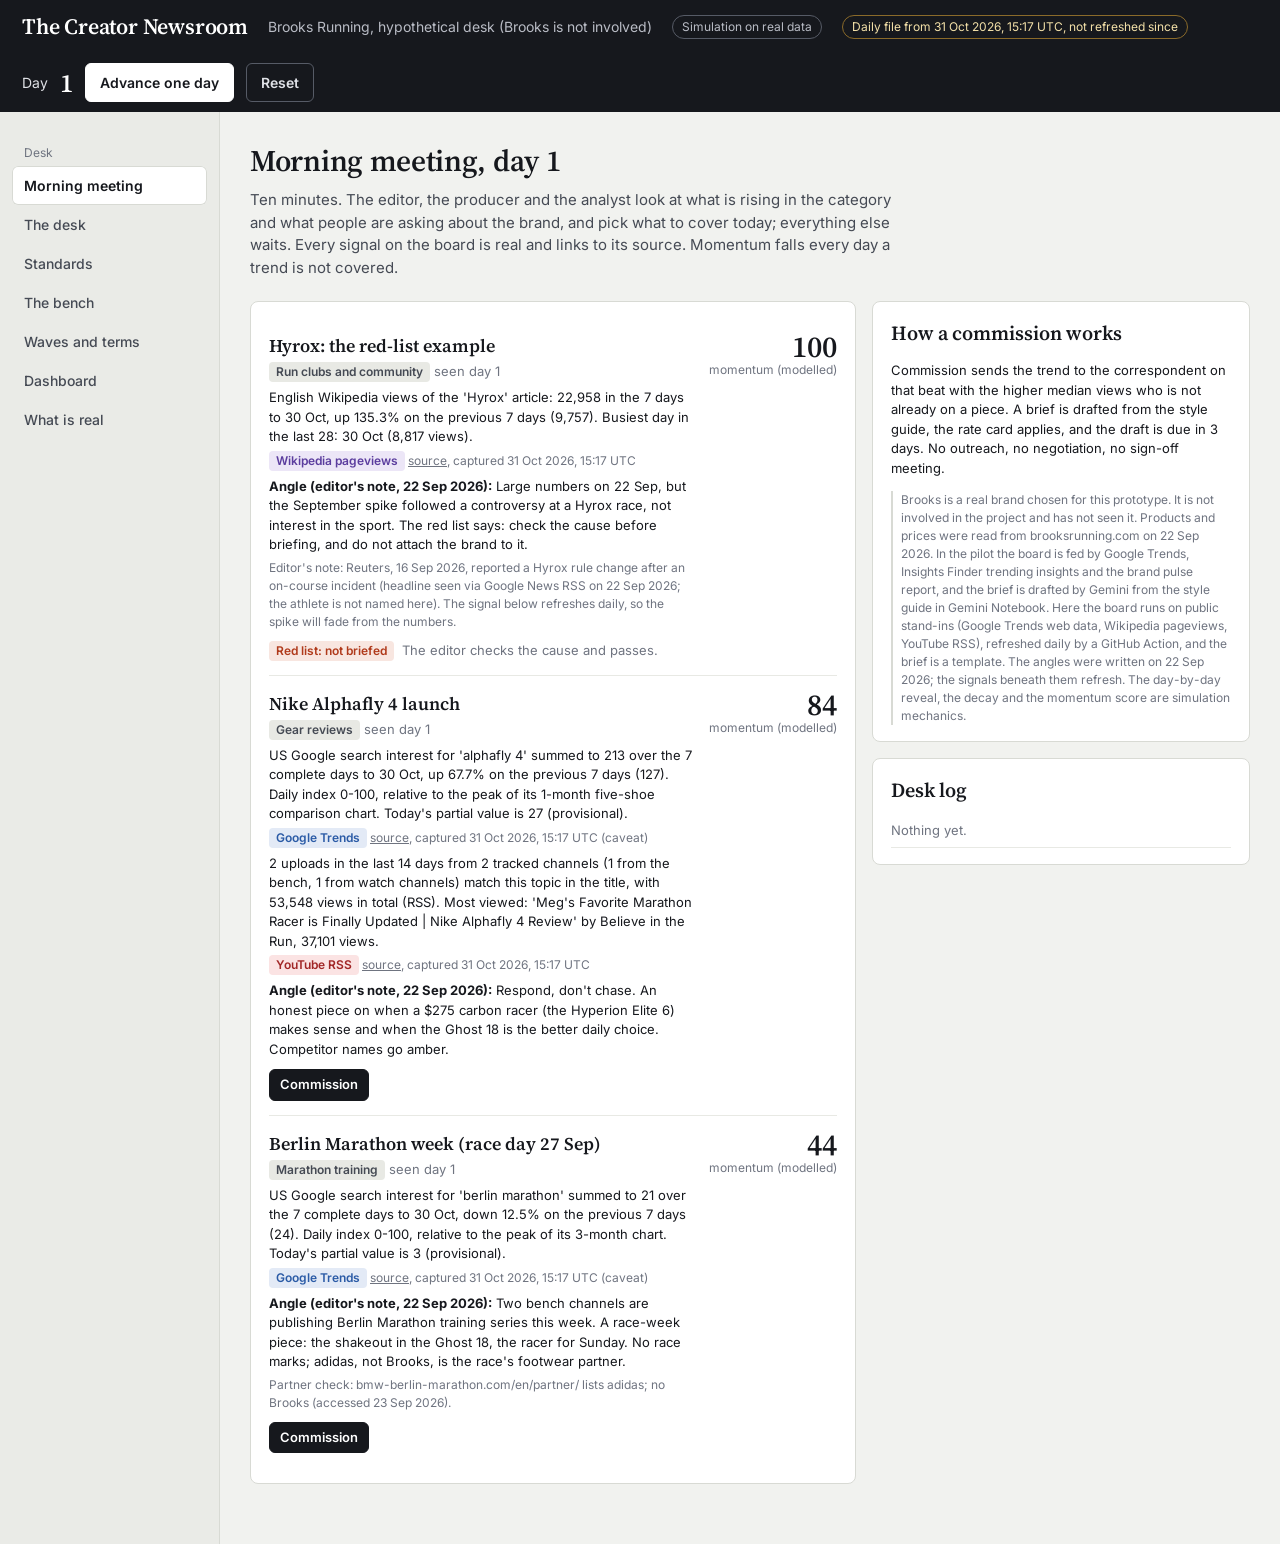
==== index.html @ 887095ad "Refresh live data (2026-10-31T15:19Z)" ====
<!DOCTYPE html>
<html lang="en">
<head>
<meta charset="utf-8">
<meta name="viewport" content="width=device-width, initial-scale=1">
<title>The Creator Newsroom, a desk simulation on real data</title>
<link rel="preconnect" href="https://fonts.googleapis.com">
<link href="https://fonts.googleapis.com/css2?family=Inter:wght@400;500;600;700&family=Source+Serif+4:opsz,wght@8..60,400;8..60,600&display=swap" rel="stylesheet">
<style>
  :root{
    --paper:#f1f2ef; --card:#ffffff; --ink:#16181d; --ink2:#454a54; --mute:#6f7480; --line:#d8dad4; --line2:#e8e9e4;
    --red:#b03a1b; --red-bg:#f8e6e0; --blue:#2b5ba6; --blue-bg:#e3eaf6;
    --green:#2f7a3d; --green-bg:#e2f0e4; --amber:#9a6a12; --amber-bg:#f7ecd2;
    --serif:'Source Serif 4', Georgia, 'Times New Roman', serif; --sans:Inter, -apple-system, 'Segoe UI', Helvetica, Arial, sans-serif;
  }
  *{box-sizing:border-box}
  html,body{margin:0;background:var(--paper);color:var(--ink);font-family:var(--sans);font-size:15px;line-height:1.5}
  a{color:var(--blue)}
  button{font:inherit;cursor:pointer}
  .btn{border:1px solid var(--ink);background:var(--ink);color:#fff;border-radius:6px;padding:8px 14px;font-weight:600;font-size:14px}
  .btn:hover{background:#2b2f37}
  .btn.secondary{background:transparent;color:var(--ink);border-color:var(--line)}
  .btn.secondary:hover{background:#fff}
  .btn.red{background:var(--red);border-color:var(--red)}
  .btn.red:hover{background:#8f2e14}
  .btn.small{padding:5px 10px;font-size:13px}
  .btn:disabled{opacity:.45;cursor:default}
  button:focus-visible,[tabindex]:focus-visible{outline:2px solid var(--blue);outline-offset:2px}

  /* top bar */
  .top{position:sticky;top:0;z-index:5;background:var(--ink);color:#fff;display:flex;align-items:center;gap:20px;padding:10px 22px;flex-wrap:wrap}
  .top .mast{font-family:var(--serif);font-size:22px;font-weight:600;letter-spacing:-.2px}
  .top .brand{color:#b9bcc5;font-size:14px}
  .top .spacer{flex:1}
  .top .day{display:flex;align-items:center;gap:12px;font-size:14px;color:#dfe1e6}
  .top .day strong{font-family:var(--serif);font-size:26px;font-weight:600;color:#fff;line-height:1}
  .top .btn{background:#fff;color:var(--ink);border-color:#fff}
  .top .btn:hover{background:#e6e7ea}
  .top .btn.secondary{background:transparent;color:#dfe1e6;border-color:#565b66}
  .top .btn.secondary:hover{background:#2b2f37}
  .sim{font-size:12px;color:#b9bcc5;border:1px solid #565b66;border-radius:999px;padding:2px 9px}
  .sim.live{color:#bfe3c6;border-color:#3f7a4a}
  .sim.snap{color:#f3e0a8;border-color:#8a6a2a}

  /* layout */
  .wrap{display:grid;grid-template-columns:220px 1fr;min-height:calc(100vh - 56px)}
  nav{border-right:1px solid var(--line);padding:18px 12px;background:#eaebe7}
  nav button{display:block;width:100%;text-align:left;background:none;border:0;border-radius:6px;padding:9px 12px;color:var(--ink2);font-size:14px;font-weight:500}
  nav button:hover{background:#fff}
  nav button.on{background:#fff;color:var(--ink);font-weight:600;box-shadow:inset 0 0 0 1px var(--line)}
  nav .count{float:right;background:var(--red);color:#fff;border-radius:999px;font-size:11px;padding:0 7px;line-height:18px;margin-top:2px}
  nav .group{font-size:12px;color:var(--mute);padding:14px 12px 4px}
  main{padding:26px 30px 60px;max-width:1240px;min-width:0}
  .wrap > *, .card, .grid2 > *, .grid3 > *{min-width:0}
  h1{font-family:var(--serif);font-weight:600;font-size:30px;letter-spacing:-.3px;margin:0 0 6px}
  h2{font-family:var(--serif);font-weight:600;font-size:20px;margin:0 0 10px}
  h3{font-size:15px;font-weight:600;margin:0 0 4px}
  .lead{color:var(--ink2);max-width:72ch;margin:0 0 22px}
  .muted{color:var(--mute)}
  .small{font-size:13px}
  .row{display:flex;gap:16px;flex-wrap:wrap}
  .grid2{display:grid;grid-template-columns:1fr 1fr;gap:16px}
  .grid2.wide{grid-template-columns:1.6fr 1fr}
  .grid3{display:grid;grid-template-columns:repeat(3,1fr);gap:16px}
  .card{background:var(--card);border:1px solid var(--line);border-radius:8px;padding:16px 18px}
  .card.flat{background:transparent}
  .stat{background:var(--card);border:1px solid var(--line);border-radius:8px;padding:16px 18px}
  .stat .n{font-family:var(--serif);font-size:44px;font-weight:600;line-height:1.05;letter-spacing:-.5px}
  .stat .l{color:var(--ink2);font-size:13px;margin-top:6px}
  .tag{display:inline-block;font-size:12px;border-radius:4px;padding:1px 7px;font-weight:600;white-space:nowrap}
  .tag.gt{background:var(--blue-bg);color:var(--blue)}
  .tag.wm{background:#ece6f7;color:#5b3d9e}
  .tag.yt{background:#fbe3e3;color:#a12626}
  .tag.gr{background:var(--green-bg);color:var(--green)}
  .tag.am{background:var(--amber-bg);color:var(--amber)}
  .tag.rd{background:var(--red-bg);color:var(--red)}
  .tag.nt{background:var(--line2);color:var(--ink2)}
  .tag.bl{background:var(--blue-bg);color:var(--blue)}
  .tag.est{background:#fff;border:1px dashed var(--line);color:var(--mute);font-weight:500}
  .sim-note{font-size:12px;color:var(--mute);border-left:2px solid var(--line);padding-left:8px;margin-top:10px}
  .src{font-size:12px;color:var(--mute);margin-top:4px}
  .src a{color:var(--mute)}
  table{width:100%;border-collapse:collapse;font-size:14px}
  th{text-align:left;font-weight:600;color:var(--ink2);font-size:13px;border-bottom:1px solid var(--line);padding:8px 10px}
  td{padding:9px 10px;border-bottom:1px solid var(--line2);vertical-align:top}
  tr:last-child td{border-bottom:0}
  .tablewrap{overflow-x:auto}
  .bar{height:12px;background:var(--line2);border-radius:999px;overflow:hidden}
  .bar > i{display:block;height:100%;background:var(--red);border-radius:999px}
  .bar.blue > i{background:var(--blue)}
  .bar.grey > i{background:#9a9ea8}
  .bar.green > i{background:var(--green)}
  textarea{width:100%;min-height:150px;font:inherit;font-size:14px;line-height:1.5;padding:12px;border:1px solid var(--line);border-radius:6px;background:#fff;color:var(--ink)}
  mark{border-radius:3px;padding:0 2px}
  mark.rd{background:#f5c9bd}
  mark.am{background:#f3e0a8}
  pre.brief{white-space:pre-wrap;font:inherit;font-size:14px;line-height:1.55;background:#fafaf8;border:1px solid var(--line2);border-radius:6px;padding:14px;margin:8px 0 0}
  .piece{border:1px solid var(--line);border-radius:8px;background:#fff;padding:16px 18px;margin-bottom:12px}
  .piece header{display:flex;justify-content:space-between;gap:12px;align-items:flex-start;flex-wrap:wrap}
  .piece .title{font-family:var(--serif);font-size:19px;font-weight:600}
  .steps{display:flex;gap:6px;margin:12px 0 10px;flex-wrap:wrap}
  .steps span{font-size:12px;padding:3px 9px;border-radius:999px;background:var(--line2);color:var(--mute)}
  .steps span.done{background:var(--ink);color:#fff}
  .steps span.now{background:var(--red);color:#fff}
  .actions{display:flex;gap:8px;flex-wrap:wrap;margin-top:10px}
  details summary{cursor:pointer;color:var(--blue);font-size:14px;margin-top:8px}
  .trend{display:grid;grid-template-columns:1fr auto;gap:12px;align-items:start;padding:14px 0;border-bottom:1px solid var(--line2)}
  .trend:last-child{border-bottom:0}
  .trend .t{font-family:var(--serif);font-size:18px;font-weight:600}
  .trend.faded{opacity:.45}
  .mom{font-family:var(--serif);font-size:30px;font-weight:600;line-height:1;text-align:right}
  .mom small{display:block;font-family:var(--sans);font-size:12px;color:var(--mute);font-weight:400;margin-top:2px}
  .log{font-size:13px;color:var(--ink2);max-height:420px;overflow:auto}
  .log div{padding:6px 0;border-bottom:1px solid var(--line2)}
  .log b{color:var(--ink)}
  .empty{border:1px dashed var(--line);border-radius:8px;padding:22px;color:var(--mute);text-align:center}
  .toast{position:fixed;left:50%;bottom:24px;transform:translateX(-50%);background:var(--ink);color:#fff;padding:10px 16px;border-radius:8px;font-size:14px;opacity:0;transition:opacity .2s;pointer-events:none;z-index:9}
  .toast.show{opacity:1}
  .kv{display:grid;grid-template-columns:150px 1fr;gap:4px 12px;font-size:14px}
  .kv dt{color:var(--mute)} .kv dd{margin:0}
  .wave{border:1px solid var(--line);border-radius:8px;padding:14px 16px;background:#fff}
  .wave .w{font-family:var(--serif);font-size:18px;font-weight:600}
  .wave ul{margin:8px 0 0;padding-left:18px;font-size:13px}
  ul.tight{margin:6px 0 0;padding-left:18px}
  ul.tight li{margin-bottom:4px}
  @media (max-width:900px){
    .top{position:static;gap:8px 12px;padding:10px 16px}
    .top .brand{display:none}
    .wrap{grid-template-columns:1fr}
    nav{border-right:0;border-bottom:1px solid var(--line);display:flex;gap:4px;overflow:auto;padding:8px}
    nav button{width:auto;white-space:nowrap} nav .group{display:none} nav .count{float:none;margin-left:6px}
    .grid2,.grid3,.grid2.wide{grid-template-columns:1fr}
    main{padding:18px 16px 60px}
    .kv{grid-template-columns:110px 1fr}
  }
  @media (prefers-reduced-motion:reduce){.toast{transition:none}}
</style>
</head>
<body>
<div class="top">
  <div class="mast">The Creator Newsroom</div>
  <div class="brand" id="brandLine"></div>
  <span class="sim">Simulation on real data</span>
  <span class="sim" id="dataInd">Data: loading</span>
  <div class="spacer"></div>
  <div class="day">Day <strong id="dayNum">1</strong>
    <button class="btn" onclick="advanceDay()">Advance one day</button>
    <button class="btn secondary" onclick="resetAll()">Reset</button>
  </div>
</div>
<div class="wrap">
  <nav id="nav"></nav>
  <main id="main"></main>
</div>
<div class="toast" id="toast"></div>

<script>
/* ===================== SNAPSHOT (real data, embedded fallback; generated from data/live.json) ===================== */
const SNAPSHOT = /*SNAP*/{"schemaVersion":1,"generatedAt":"2026-10-31T15:17:20Z","generator":"scripts/fetch_data.py","embeddedSnapshot":true,"benchNote":"Illustrative bench of 16 real public YouTube channels found through public YouTube search (not through YouTube Creator Partnerships). No channel has any known relationship with Brooks. Rates, fees and turnaround are not public and are not in this file.","summary":{"creators":16,"creatorsStale":0,"trends":51,"trendsStale":0,"sourcesOk":["youtube_rss","youtube_pages","wikimedia","mediawiki","google_trends"],"sourcesPartial":[],"sourcesFailed":[]},"sources":[{"id":"youtube_rss","name":"YouTube channel RSS feeds","url":"https://www.youtube.com/feeds/videos.xml","status":"ok","ok":19,"failed":0,"lastSuccess":"2026-10-31T15:17:20Z","note":"Latest 15 uploads per channel with public view counts. Server-side only (no CORS)."},{"id":"youtube_pages","name":"YouTube channel pages (public subscriber count)","url":"https://www.youtube.com/","status":"ok","ok":16,"failed":0,"lastSuccess":"2026-10-31T15:17:20Z","note":"Subscriber text read from the channel page header; the channel ID on the page must match."},{"id":"wikimedia","name":"Wikimedia Pageviews REST API","url":"https://wikimedia.org/api/rest_v1/metrics/pageviews/per-article/","status":"ok","ok":25,"failed":0,"lastSuccess":"2026-10-31T15:17:20Z","note":"English Wikipedia daily pageviews, agent=user. Also callable from a browser with a plain fetch()."},{"id":"mediawiki","name":"MediaWiki Action API (article title check)","url":"https://en.wikipedia.org/w/api.php","status":"ok","ok":1,"failed":0,"lastSuccess":"2026-10-31T15:17:20Z","note":"Flags configured article titles that were renamed or deleted."},{"id":"google_trends","name":"Google Trends (unofficial web endpoints)","url":"https://trends.google.com/trends/explore","status":"ok","ok":11,"failed":0,"lastSuccess":"2026-10-31T15:17:20Z","note":"Best effort: rate-limited (HTTP 429) and untested from GitHub Actions IPs. Last good values are kept and marked stale on failure."}],"creators":[{"id":"kofuzi","beat":"gear","name":"kofuzi","handle":"@kofuzi","channelId":"UCe43pe3w4L6w3tNMRkWiJBA","url":"https://www.youtube.com/@kofuzi","flags":["Reviews shoes from many brands, competitors included, so exclusivity terms would not fit."],"medianViews15":42847,"uploads30d":9,"uploads30dIsFloor":false,"shortsInLast15":0,"daysSinceLastUpload":0.7,"feedStale":false,"subscribers":243000,"subscribersText":"243K subscribers","subscribersCapturedAt":"2026-10-31T15:17:20Z","subscribersStale":false,"stale":false,"lastSuccess":"2026-10-31T15:17:20Z"},{"id":"doctorsofrunning","beat":"gear","name":"Doctors of Running","handle":"@DoctorsofRunning","channelId":"UCpUtRsyAx5rluUDmF4k_gHw","url":"https://www.youtube.com/@DoctorsofRunning","flags":["Reviews shoes from many brands, competitors included, so exclusivity terms would not fit."],"medianViews15":9517,"uploads30d":10,"uploads30dIsFloor":false,"shortsInLast15":2,"daysSinceLastUpload":1.1,"feedStale":false,"subscribers":50900,"subscribersText":"50.9K subscribers","subscribersCapturedAt":"2026-10-31T15:17:20Z","subscribersStale":false,"stale":false,"lastSuccess":"2026-10-31T15:17:20Z"},{"id":"keltieoconnor","beat":"beginner","name":"Keltie O'Connor","handle":"@KeltieOConnor","channelId":"UC9zEqIwv7yPQ8IlzNYpB_Aw","url":"https://www.youtube.com/@KeltieOConnor","flags":["General fitness and lifestyle channel, not a dedicated running channel. In the beginner beat for its reach to people who do not run yet; do not call it a running creator."],"medianViews15":103307,"uploads30d":10,"uploads30dIsFloor":false,"shortsInLast15":8,"daysSinceLastUpload":0.0,"feedStale":false,"subscribers":775000,"subscribersText":"775K subscribers","subscribersCapturedAt":"2026-10-31T15:17:20Z","subscribersStale":false,"stale":false,"lastSuccess":"2026-10-31T15:17:20Z"},{"id":"nk-medani","beat":"beginner","name":"NK Medani","handle":"@nk.medani","channelId":"UCNhvxFNlvV3RwR7f3TdAunA","url":"https://www.youtube.com/@nk.medani","flags":[],"medianViews15":7051,"uploads30d":5,"uploads30dIsFloor":false,"shortsInLast15":1,"daysSinceLastUpload":5.8,"feedStale":false,"subscribers":26400,"subscribersText":"26.4K subscribers","subscribersCapturedAt":"2026-10-31T15:17:20Z","subscribersStale":false,"stale":false,"lastSuccess":"2026-10-31T15:17:20Z"},{"id":"philybowden","beat":"marathon","name":"Phily Bowden","handle":"@PhilyBowden","channelId":"UCzCCsm1ry8no4j-gS6TgySQ","url":"https://www.youtube.com/@PhilyBowden","flags":[],"medianViews15":118601,"uploads30d":8,"uploads30dIsFloor":false,"shortsInLast15":8,"daysSinceLastUpload":0.7,"feedStale":false,"subscribers":227000,"subscribersText":"227K subscribers","subscribersCapturedAt":"2026-10-31T15:17:20Z","subscribersStale":false,"stale":false,"lastSuccess":"2026-10-31T15:17:20Z"},{"id":"benisrunning","beat":"marathon","name":"Ben Is Running","handle":"@BenIsRunning","channelId":"UC-vlZFFRyWKx-d3LpoAhNfg","url":"https://www.youtube.com/@BenIsRunning","flags":[],"medianViews15":65543,"uploads30d":4,"uploads30dIsFloor":false,"shortsInLast15":3,"daysSinceLastUpload":7.0,"feedStale":false,"subscribers":159000,"subscribersText":"159K subscribers","subscribersCapturedAt":"2026-10-31T15:17:20Z","subscribersStale":false,"stale":false,"lastSuccess":"2026-10-31T15:17:20Z"},{"id":"jeffpelletier","beat":"trail","name":"Jeff Pelletier","handle":"@JeffPelletier","channelId":"UCNKMpnM_Yvf6E-Hhf9btYqA","url":"https://www.youtube.com/@JeffPelletier","flags":[],"medianViews15":38869,"uploads30d":2,"uploads30dIsFloor":false,"shortsInLast15":6,"daysSinceLastUpload":4.8,"feedStale":false,"subscribers":175000,"subscribersText":"175K subscribers","subscribersCapturedAt":"2026-10-31T15:17:20Z","subscribersStale":false,"stale":false,"lastSuccess":"2026-10-31T15:17:20Z"},{"id":"run4adventure","beat":"trail","name":"Run4Adventure","handle":"@Run4Adventure","channelId":"UCGMbTnk82pK0vmITB5LtiPw","url":"https://www.youtube.com/@Run4Adventure","flags":["A 2026-08-27 livestream title says 'powered by SCOTT Running' (SCOTT sells trail shoes). Relationship unverified.","Reviews shoes from many brands, competitors included, so exclusivity terms would not fit."],"medianViews15":14469,"uploads30d":11,"uploads30dIsFloor":false,"shortsInLast15":1,"daysSinceLastUpload":0.8,"feedStale":false,"subscribers":70400,"subscribersText":"70.4K subscribers","subscribersCapturedAt":"2026-10-31T15:17:20Z","subscribersStale":false,"stale":false,"lastSuccess":"2026-10-31T15:17:20Z"},{"id":"noahanderson14","beat":"community","name":"Noah Anderson","handle":"@noahanderson14","channelId":"UC3B5F11oEtOwI-jXpwT0kHg","url":"https://www.youtube.com/@noahanderson14","flags":[],"medianViews15":134592,"uploads30d":15,"uploads30dIsFloor":true,"shortsInLast15":13,"daysSinceLastUpload":1.1,"feedStale":false,"subscribers":548000,"subscribersText":"548K subscribers","subscribersCapturedAt":"2026-10-31T15:17:20Z","subscribersStale":false,"stale":false,"lastSuccess":"2026-10-31T15:17:20Z"},{"id":"crownmyrun","beat":"community","name":"Crown my Run","handle":"@CrownMyRun","channelId":"UCV9Gjy-Ec1cWMaR_J0KSFXg","url":"https://www.youtube.com/@CrownMyRun","flags":["Below the 20k-subscriber floor (14.7K on 2026-09-22). Kept because no active run-club or parkrun channel between 20k and 200k was found; nearest 20k+ swap is Flora Beverley (@FloraBeverley)."],"medianViews15":11764,"uploads30d":4,"uploads30dIsFloor":false,"shortsInLast15":3,"daysSinceLastUpload":3.8,"feedStale":false,"subscribers":14800,"subscribersText":"14.8K subscribers","subscribersCapturedAt":"2026-10-31T15:17:20Z","subscribersStale":false,"stale":false,"lastSuccess":"2026-10-31T15:17:20Z"},{"id":"allie-ostrander","beat":"womens","name":"Allie Ostrander","handle":"@allie_ostrander","channelId":"UCn5hg2riwFTCNif80JbaA8A","url":"https://www.youtube.com/@allie_ostrander","flags":[],"medianViews15":121953,"uploads30d":11,"uploads30dIsFloor":false,"shortsInLast15":9,"daysSinceLastUpload":2.9,"feedStale":false,"subscribers":141000,"subscribersText":"141K subscribers","subscribersCapturedAt":"2026-10-31T15:17:20Z","subscribersStale":false,"stale":false,"lastSuccess":"2026-10-31T15:17:20Z"},{"id":"hannahtrenches","beat":"womens","name":"Hannah Trenches","handle":"@hannahtrenches","channelId":"UCMbAwEnxe3yIJq06H8Ft5rg","url":"https://www.youtube.com/@hannahtrenches","flags":["A 2026-09-10 title promotes a Gymshark discount code (apparel, not footwear)."],"medianViews15":23695,"uploads30d":9,"uploads30dIsFloor":false,"shortsInLast15":12,"daysSinceLastUpload":1.9,"feedStale":false,"subscribers":27300,"subscribersText":"27.3K subscribers","subscribersCapturedAt":"2026-10-31T15:17:20Z","subscribersStale":false,"stale":false,"lastSuccess":"2026-10-31T15:17:20Z"},{"id":"jamesdunne","beat":"recovery","name":"James Dunne","handle":"@JamesDunne","channelId":"UCEBjuHm_Z6hz8Q6C_dm8bSg","url":"https://www.youtube.com/@JamesDunne","flags":[],"medianViews15":305515,"uploads30d":0,"uploads30dIsFloor":false,"shortsInLast15":0,"daysSinceLastUpload":69.4,"feedStale":false,"subscribers":311000,"subscribersText":"311K subscribers","subscribersCapturedAt":"2026-10-31T15:17:20Z","subscribersStale":false,"stale":false,"lastSuccess":"2026-10-31T15:17:20Z"},{"id":"runbetterwithash","beat":"recovery","name":"Run Better with Ash","handle":"@RunBetterwithAsh","channelId":"UCB2zycIY_qMKZjlE98zO4gg","url":"https://www.youtube.com/@RunBetterwithAsh","flags":[],"medianViews15":5616,"uploads30d":13,"uploads30dIsFloor":false,"shortsInLast15":0,"daysSinceLastUpload":1.0,"feedStale":false,"subscribers":190000,"subscribersText":"190K subscribers","subscribersCapturedAt":"2026-10-31T15:17:20Z","subscribersStale":false,"stale":false,"lastSuccess":"2026-10-31T15:17:20Z"},{"id":"andirenay","beat":"shorts","name":"Andi Renay","handle":"@andirenay","channelId":"UCuchAnfKNzuKQ0T6pBQqurQ","url":"https://www.youtube.com/@andirenay","flags":["Her channel description says she is 21 and runs at FAU. If she is a current college athlete, her school's and the NCAA's NIL rules would apply to any paid deal; not verified."],"medianViews15":16881,"uploads30d":15,"uploads30dIsFloor":true,"shortsInLast15":15,"daysSinceLastUpload":0.6,"feedStale":false,"subscribers":136000,"subscribersText":"136K subscribers","subscribersCapturedAt":"2026-10-31T15:17:20Z","subscribersStale":false,"stale":false,"lastSuccess":"2026-10-31T15:17:20Z"},{"id":"thefashionjogger","beat":"shorts","name":"The Fashion Jogger","handle":"@TheFashionJogger","channelId":"UC6khvHxqs_5VySwJ6amtG8Q","url":"https://www.youtube.com/@TheFashionJogger","flags":["A 2026-09-21 title tags @nikerunning and @nike on a Nike Alphafly 4 video. Any Nike relationship is unverified."],"medianViews15":50821,"uploads30d":15,"uploads30dIsFloor":true,"shortsInLast15":15,"daysSinceLastUpload":0.9,"feedStale":false,"subscribers":1620000,"subscribersText":"1.62M subscribers","subscribersCapturedAt":"2026-10-31T15:17:20Z","subscribersStale":false,"stale":false,"lastSuccess":"2026-10-31T15:17:20Z"}],"trends":[{"id":"wm-hyrox","topic":"Hyrox (fitness racing)","signal_text":"English Wikipedia views of the 'Hyrox' article: 22,958 in the 7 days to 30 Oct, up 135.3% on the previous 7 days (9,757). Busiest day in the last 28: 30 Oct (8,817 views).","metric":"English Wikipedia pageviews (agent=user), sum of the last 7 complete days","value":22958,"change_pct":135.3,"window":"2026-10-24 to 2026-10-30 vs 2026-10-17 to 2026-10-23","source_name":"Wikimedia Pageviews REST API","source_url":"https://wikimedia.org/api/rest_v1/metrics/pageviews/per-article/en.wikipedia/all-access/user/Hyrox/daily/20260828/20261030","captured":"2026-10-31T15:17:20Z","stale":false,"lastSuccess":"2026-10-31T15:17:20Z","article":"Hyrox","articleUrl":"https://en.wikipedia.org/wiki/Hyrox","note":"Research on 2026-09-22 found the September 2026 spike was driven by a controversy (a red-list example, not a brief). Check the cause of any spike before briefing.","caveats":[]},{"id":"wm-half-marathon","topic":"Half marathon","signal_text":"English Wikipedia views of the 'Half marathon' article: 2,844 in the 7 days to 30 Oct, up 4.4% on the previous 7 days (2,723). Busiest day in the last 28: 11 Oct (855 views).","metric":"English Wikipedia pageviews (agent=user), sum of the last 7 complete days","value":2844,"change_pct":4.4,"window":"2026-10-24 to 2026-10-30 vs 2026-10-17 to 2026-10-23","source_name":"Wikimedia Pageviews REST API","source_url":"https://wikimedia.org/api/rest_v1/metrics/pageviews/per-article/en.wikipedia/all-access/user/Half_marathon/daily/20260828/20261030","captured":"2026-10-31T15:17:20Z","stale":false,"lastSuccess":"2026-10-31T15:17:20Z","article":"Half_marathon","articleUrl":"https://en.wikipedia.org/wiki/Half_marathon","note":null,"caveats":[]},{"id":"wm-nyc-marathon","topic":"New York City Marathon","signal_text":"English Wikipedia views of the 'New York City Marathon' article: 5,400 in the 7 days to 30 Oct, up 136.4% on the previous 7 days (2,284). Busiest day in the last 28: 30 Oct (1,562 views).","metric":"English Wikipedia pageviews (agent=user), sum of the last 7 complete days","value":5400,"change_pct":136.4,"window":"2026-10-24 to 2026-10-30 vs 2026-10-17 to 2026-10-23","source_name":"Wikimedia Pageviews REST API","source_url":"https://wikimedia.org/api/rest_v1/metrics/pageviews/per-article/en.wikipedia/all-access/user/New_York_City_Marathon/daily/20260828/20261030","captured":"2026-10-31T15:17:20Z","stale":false,"lastSuccess":"2026-10-31T15:17:20Z","article":"New_York_City_Marathon","articleUrl":"https://en.wikipedia.org/wiki/New_York_City_Marathon","note":null,"caveats":[]},{"id":"wm-strava","topic":"Strava","signal_text":"English Wikipedia views of the 'Strava' article: 2,105 in the 7 days to 30 Oct, up 1.3% on the previous 7 days (2,079). Busiest day in the last 28: 5 Oct (388 views).","metric":"English Wikipedia pageviews (agent=user), sum of the last 7 complete days","value":2105,"change_pct":1.3,"window":"2026-10-24 to 2026-10-30 vs 2026-10-17 to 2026-10-23","source_name":"Wikimedia Pageviews REST API","source_url":"https://wikimedia.org/api/rest_v1/metrics/pageviews/per-article/en.wikipedia/all-access/user/Strava/daily/20260828/20261030","captured":"2026-10-31T15:17:20Z","stale":false,"lastSuccess":"2026-10-31T15:17:20Z","article":"Strava","articleUrl":"https://en.wikipedia.org/wiki/Strava","note":null,"caveats":[]},{"id":"wm-plantar-fasciitis","topic":"Plantar fasciitis (health topic: claims register applies)","signal_text":"English Wikipedia views of the 'Plantar fasciitis' article: 3,449 in the 7 days to 30 Oct, up 2.0% on the previous 7 days (3,380). Busiest day in the last 28: 22 Oct (559 views).","metric":"English Wikipedia pageviews (agent=user), sum of the last 7 complete days","value":3449,"change_pct":2.0,"window":"2026-10-24 to 2026-10-30 vs 2026-10-17 to 2026-10-23","source_name":"Wikimedia Pageviews REST API","source_url":"https://wikimedia.org/api/rest_v1/metrics/pageviews/per-article/en.wikipedia/all-access/user/Plantar_fasciitis/daily/20260828/20261030","captured":"2026-10-31T15:17:20Z","stale":false,"lastSuccess":"2026-10-31T15:17:20Z","article":"Plantar_fasciitis","articleUrl":"https://en.wikipedia.org/wiki/Plantar_fasciitis","note":null,"caveats":[]},{"id":"gt-trail-running-shoes","topic":"Trail running shoes","signal_text":"US Google search interest for 'trail running shoes' summed to 150 over the 7 complete days to 30 Oct, down 5.1% on the previous 7 days (158). Daily index 0-100, relative to the peak of its 3-month chart. Today's partial value is 23 (provisional).","metric":"Google Trends US search interest (0-100 index, 3-month chart), sum of the last 7 complete days","value":150,"change_pct":-5.1,"window":"2026-10-24 to 2026-10-30 vs 2026-10-17 to 2026-10-23","source_name":"Google Trends (unofficial web endpoints, best effort)","source_url":"https://trends.google.com/trends/explore?date=today%203-m&geo=US&q=trail%20running%20shoes","captured":"2026-10-31T15:17:20Z","stale":false,"lastSuccess":"2026-10-31T15:17:20Z","caveats":["Index values are relative to the peak of this chart only; do not compare them with other charts."],"keyword":"trail running shoes","partialToday":{"date":"2026-10-31","value":23}},{"id":"gt-run-club","topic":"Run clubs","signal_text":"US Google search interest for 'run club' summed to 458 over the 7 complete days to 30 Oct, down 7.8% on the previous 7 days (497). Daily index 0-100, relative to the peak of its 3-month chart. Today's partial value is 50 (provisional).","metric":"Google Trends US search interest (0-100 index, 3-month chart), sum of the last 7 complete days","value":458,"change_pct":-7.8,"window":"2026-10-24 to 2026-10-30 vs 2026-10-17 to 2026-10-23","source_name":"Google Trends (unofficial web endpoints, best effort)","source_url":"https://trends.google.com/trends/explore?date=today%203-m&geo=US&q=run%20club","captured":"2026-10-31T15:17:20Z","stale":false,"lastSuccess":"2026-10-31T15:17:20Z","caveats":["Index values are relative to the peak of this chart only; do not compare them with other charts."],"keyword":"run club","partialToday":{"date":"2026-10-31","value":50}},{"id":"gt-couch-to-5k","topic":"Couch to 5K","signal_text":"US Google search interest for 'couch to 5k' summed to 320 over the 7 complete days to 30 Oct, unchanged on the previous 7 days (320). Daily index 0-100, relative to the peak of its 3-month chart. Today's partial value is 35 (provisional).","metric":"Google Trends US search interest (0-100 index, 3-month chart), sum of the last 7 complete days","value":320,"change_pct":0.0,"window":"2026-10-24 to 2026-10-30 vs 2026-10-17 to 2026-10-23","source_name":"Google Trends (unofficial web endpoints, best effort)","source_url":"https://trends.google.com/trends/explore?date=today%203-m&geo=US&q=couch%20to%205k","captured":"2026-10-31T15:17:20Z","stale":false,"lastSuccess":"2026-10-31T15:17:20Z","caveats":["Index values are relative to the peak of this chart only; do not compare them with other charts."],"keyword":"couch to 5k","partialToday":{"date":"2026-10-31","value":35}},{"id":"gt-zone-2-running","topic":"Zone 2 running","signal_text":"US Google search interest for 'zone 2 running' summed to 268 over the 7 complete days to 30 Oct, down 13.5% on the previous 7 days (310). Daily index 0-100, relative to the peak of its 3-month chart. Today's partial value is 31 (provisional).","metric":"Google Trends US search interest (0-100 index, 3-month chart), sum of the last 7 complete days","value":268,"change_pct":-13.5,"window":"2026-10-24 to 2026-10-30 vs 2026-10-17 to 2026-10-23","source_name":"Google Trends (unofficial web endpoints, best effort)","source_url":"https://trends.google.com/trends/explore?date=today%203-m&geo=US&q=zone%202%20running","captured":"2026-10-31T15:17:20Z","stale":false,"lastSuccess":"2026-10-31T15:17:20Z","caveats":["Index values are relative to the peak of this chart only; do not compare them with other charts."],"keyword":"zone 2 running","partialToday":{"date":"2026-10-31","value":31}},{"id":"gt-berlin-marathon","topic":"Berlin Marathon","signal_text":"US Google search interest for 'berlin marathon' summed to 21 over the 7 complete days to 30 Oct, down 12.5% on the previous 7 days (24). Daily index 0-100, relative to the peak of its 3-month chart. Today's partial value is 3 (provisional).","metric":"Google Trends US search interest (0-100 index, 3-month chart), sum of the last 7 complete days","value":21,"change_pct":-12.5,"window":"2026-10-24 to 2026-10-30 vs 2026-10-17 to 2026-10-23","source_name":"Google Trends (unofficial web endpoints, best effort)","source_url":"https://trends.google.com/trends/explore?date=today%203-m&geo=US&q=berlin%20marathon","captured":"2026-10-31T15:17:20Z","stale":false,"lastSuccess":"2026-10-31T15:17:20Z","caveats":["Index values are relative to the peak of this chart only; do not compare them with other charts."],"keyword":"berlin marathon","partialToday":{"date":"2026-10-31","value":3}},{"id":"gt-chicago-marathon","topic":"Chicago Marathon","signal_text":"US Google search interest for 'chicago marathon' summed to 13 over the 7 complete days to 30 Oct, down 27.8% on the previous 7 days (18). Daily index 0-100, relative to the peak of its 3-month chart. Today's partial value is 1 (provisional).","metric":"Google Trends US search interest (0-100 index, 3-month chart), sum of the last 7 complete days","value":13,"change_pct":-27.8,"window":"2026-10-24 to 2026-10-30 vs 2026-10-17 to 2026-10-23","source_name":"Google Trends (unofficial web endpoints, best effort)","source_url":"https://trends.google.com/trends/explore?date=today%203-m&geo=US&q=chicago%20marathon","captured":"2026-10-31T15:17:20Z","stale":false,"lastSuccess":"2026-10-31T15:17:20Z","caveats":["Index values are relative to the peak of this chart only; do not compare them with other charts."],"keyword":"chicago marathon","partialToday":{"date":"2026-10-31","value":1}},{"id":"gt-nyc-marathon","topic":"New York City Marathon","signal_text":"US Google search interest for 'nyc marathon' summed to 243 over the 7 complete days to 30 Oct, up 167.0% on the previous 7 days (91). Daily index 0-100, relative to the peak of its 3-month chart. Today's partial value is 100 (provisional).","metric":"Google Trends US search interest (0-100 index, 3-month chart), sum of the last 7 complete days","value":243,"change_pct":167.0,"window":"2026-10-24 to 2026-10-30 vs 2026-10-17 to 2026-10-23","source_name":"Google Trends (unofficial web endpoints, best effort)","source_url":"https://trends.google.com/trends/explore?date=today%203-m&geo=US&q=nyc%20marathon","captured":"2026-10-31T15:17:20Z","stale":false,"lastSuccess":"2026-10-31T15:17:20Z","caveats":["Index values are relative to the peak of this chart only; do not compare them with other charts."],"keyword":"nyc marathon","partialToday":{"date":"2026-10-31","value":100}},{"id":"gt-shoes-ghost-18","topic":"Brooks Ghost 18","signal_text":"US Google search interest for 'ghost 18' summed to 445 over the 7 complete days to 30 Oct, down 1.3% on the previous 7 days (451). Daily index 0-100, relative to the peak of its 1-month five-shoe comparison chart. Today's partial value is 51 (provisional).","metric":"Google Trends US search interest (0-100 index, 1-month five-shoe comparison chart), sum of the last 7 complete days","value":445,"change_pct":-1.3,"window":"2026-10-24 to 2026-10-30 vs 2026-10-17 to 2026-10-23","source_name":"Google Trends (unofficial web endpoints, best effort)","source_url":"https://trends.google.com/trends/explore?date=today%201-m&geo=US&q=ghost%2018%2Chyperion%20elite%206%2Cclifton%2011%2Calphafly%204%2Cadios%20pro%205","captured":"2026-10-31T15:17:20Z","stale":false,"lastSuccess":"2026-10-31T15:17:20Z","caveats":["Index values are relative to the peak of this chart only; do not compare them with other charts.","The bare keyword 'ghost 18' can also catch searches unrelated to the shoe; read it as an upper bound."],"keyword":"ghost 18","partialToday":{"date":"2026-10-31","value":51}},{"id":"gt-shoes-alphafly-4","topic":"Nike Alphafly 4 (competitor)","signal_text":"US Google search interest for 'alphafly 4' summed to 213 over the 7 complete days to 30 Oct, up 67.7% on the previous 7 days (127). Daily index 0-100, relative to the peak of its 1-month five-shoe comparison chart. Today's partial value is 27 (provisional).","metric":"Google Trends US search interest (0-100 index, 1-month five-shoe comparison chart), sum of the last 7 complete days","value":213,"change_pct":67.7,"window":"2026-10-24 to 2026-10-30 vs 2026-10-17 to 2026-10-23","source_name":"Google Trends (unofficial web endpoints, best effort)","source_url":"https://trends.google.com/trends/explore?date=today%201-m&geo=US&q=ghost%2018%2Chyperion%20elite%206%2Cclifton%2011%2Calphafly%204%2Cadios%20pro%205","captured":"2026-10-31T15:17:20Z","stale":false,"lastSuccess":"2026-10-31T15:17:20Z","caveats":["Index values are relative to the peak of this chart only; do not compare them with other charts."],"keyword":"alphafly 4","partialToday":{"date":"2026-10-31","value":27}},{"id":"gt-shoes-adios-pro-5","topic":"adidas Adios Pro 5 (competitor)","signal_text":"US Google search interest for 'adios pro 5' summed to 70 over the 7 complete days to 30 Oct, down 6.7% on the previous 7 days (75). Daily index 0-100, relative to the peak of its 1-month five-shoe comparison chart. Today's partial value is 10 (provisional).","metric":"Google Trends US search interest (0-100 index, 1-month five-shoe comparison chart), sum of the last 7 complete days","value":70,"change_pct":-6.7,"window":"2026-10-24 to 2026-10-30 vs 2026-10-17 to 2026-10-23","source_name":"Google Trends (unofficial web endpoints, best effort)","source_url":"https://trends.google.com/trends/explore?date=today%201-m&geo=US&q=ghost%2018%2Chyperion%20elite%206%2Cclifton%2011%2Calphafly%204%2Cadios%20pro%205","captured":"2026-10-31T15:17:20Z","stale":false,"lastSuccess":"2026-10-31T15:17:20Z","caveats":["Index values are relative to the peak of this chart only; do not compare them with other charts."],"keyword":"adios pro 5","partialToday":{"date":"2026-10-31","value":10}},{"id":"yt-bench-fastest-short","topic":"Fastest-moving bench Short this week","signal_text":"'#run #runner #running #workout #track #relatable #fitness #funny #jokes #comedy #skit' by Andi Renay (shorts beat) has 270,219 views (RSS) 1.6 days after publishing, about 168,098 a day: the fastest of 30 bench Shorts published in the last 7 days and at least 24 hours old.","metric":"YouTube views (RSS) per day since publish","value":168098,"change_pct":null,"window":"Short uploads published 2026-10-24 to 2026-10-31, at least 24 hours old","source_name":"YouTube channel RSS feed (Andi Renay)","source_url":"https://www.youtube.com/shorts/2KHEWwUc8tY","captured":"2026-10-31T15:17:20Z","stale":false,"lastSuccess":"2026-10-31T15:17:20Z","caveats":[]},{"id":"yt-kw-alphafly-4","topic":"Nike Alphafly 4 launch (competitor)","signal_text":"2 uploads in the last 14 days from 2 tracked channels (1 from the bench, 1 from watch channels) match this topic in the title, with 53,548 views in total (RSS). Most viewed: 'Meg's Favorite Marathon Racer is Finally Updated | Nike Alphafly 4 Review' by Believe in the Run, 37,101 views.","metric":"YouTube views (RSS) summed over matching uploads published in the last 14 days","value":53548,"change_pct":null,"window":"uploads published 2026-10-17 to 2026-10-31","source_name":"YouTube channel RSS feeds (16 bench + 3 watch channels: Believe in the Run, The Run Testers, Ben Parkes)","source_url":"https://www.youtube.com/watch?v=UDBuVNORxh0","captured":"2026-10-31T15:17:20Z","stale":false,"lastSuccess":"2026-10-31T15:17:20Z","caveats":["Keyword match on video titles; a match does not mean the video is about the brand or product.","The feed holds only each channel's latest 15 uploads; Andi Renay, The Run Testers posted more than that in 14 days, so their counts are floors."]},{"id":"yt-kw-adios-pro-5","topic":"adidas Adios Pro 5 launch (competitor)","signal_text":"2 uploads in the last 14 days from 1 tracked channel (0 from the bench, 2 from watch channels) match this topic in the title, with 25,118 views in total (RSS). Most viewed: 'Between 2 Shoes | Adidas Adizero Adios Pro 5 vs. Adios Pro 4' by Believe in the Run, 18,814 views.","metric":"YouTube views (RSS) summed over matching uploads published in the last 14 days","value":25118,"change_pct":null,"window":"uploads published 2026-10-17 to 2026-10-31","source_name":"YouTube channel RSS feeds (16 bench + 3 watch channels: Believe in the Run, The Run Testers, Ben Parkes)","source_url":"https://www.youtube.com/watch?v=dCPcjC9U9Bw","captured":"2026-10-31T15:17:20Z","stale":false,"lastSuccess":"2026-10-31T15:17:20Z","caveats":["Keyword match on video titles; a match does not mean the video is about the brand or product.","The feed holds only each channel's latest 15 uploads; Andi Renay, The Run Testers posted more than that in 14 days, so their counts are floors."]},{"id":"yt-kw-beginner","topic":"Beginner running","signal_text":"4 uploads in the last 14 days from 3 tracked channels (4 from the bench, 0 from watch channels) match this topic in the title, with 199,811 views in total (RSS). Most viewed: 'Chasing an Olympic Trials Qualifier in My First Marathon | Week of Workouts' by Allie Ostrander, 110,670 views.","metric":"YouTube views (RSS) summed over matching uploads published in the last 14 days","value":199811,"change_pct":null,"window":"uploads published 2026-10-17 to 2026-10-31","source_name":"YouTube channel RSS feeds (16 bench + 3 watch channels: Believe in the Run, The Run Testers, Ben Parkes)","source_url":"https://www.youtube.com/watch?v=aIINT-FaO4w","captured":"2026-10-31T15:17:20Z","stale":false,"lastSuccess":"2026-10-31T15:17:20Z","caveats":["Keyword match on video titles; a match does not mean the video is about the brand or product.","The feed holds only each channel's latest 15 uploads; Andi Renay, The Run Testers posted more than that in 14 days, so their counts are floors."]},{"id":"yt-kw-trail-ultra","topic":"Trail and ultra","signal_text":"6 uploads in the last 14 days from 4 tracked channels (5 from the bench, 1 from watch channels) match this topic in the title, with 313,360 views in total (RSS). Most viewed: 'Day 0 hiking the fisherman's trail' by Noah Anderson, 134,592 views.","metric":"YouTube views (RSS) summed over matching uploads published in the last 14 days","value":313360,"change_pct":null,"window":"uploads published 2026-10-17 to 2026-10-31","source_name":"YouTube channel RSS feeds (16 bench + 3 watch channels: Believe in the Run, The Run Testers, Ben Parkes)","source_url":"https://www.youtube.com/shorts/gIc6omUnAVc","captured":"2026-10-31T15:17:20Z","stale":false,"lastSuccess":"2026-10-31T15:17:20Z","caveats":["Keyword match on video titles; a match does not mean the video is about the brand or product.","The feed holds only each channel's latest 15 uploads; Andi Renay, The Run Testers posted more than that in 14 days, so their counts are floors."]},{"id":"yt-kw-injury-recovery","topic":"Injury, pain and recovery (health topic: claims register applies)","signal_text":"6 uploads in the last 14 days from 2 tracked channels (6 from the bench, 0 from watch channels) match this topic in the title, with 43,045 views in total (RSS). Most viewed: 'realistic week of marathon training *diet, workouts, outfits* a beginner runner (post knee surgery)' by NK Medani, 14,104 views.","metric":"YouTube views (RSS) summed over matching uploads published in the last 14 days","value":43045,"change_pct":null,"window":"uploads published 2026-10-17 to 2026-10-31","source_name":"YouTube channel RSS feeds (16 bench + 3 watch channels: Believe in the Run, The Run Testers, Ben Parkes)","source_url":"https://www.youtube.com/watch?v=6toV0msjfGg","captured":"2026-10-31T15:17:20Z","stale":false,"lastSuccess":"2026-10-31T15:17:20Z","caveats":["Keyword match on video titles; a match does not mean the video is about the brand or product.","The feed holds only each channel's latest 15 uploads; Andi Renay, The Run Testers posted more than that in 14 days, so their counts are floors."]}]}/*SNAP*/;

/* ===================== DATA (the desk's own settings and the trend board; sources inline) ===================== */
const DATA = {
  brand: {
    name: "Brooks Running", site: "https://www.brooksrunning.com/en_us/",
    product: "Brooks Ghost 18", short: "Ghost 18", price: 150,
    productUrl: "https://www.brooksrunning.com/en_us/mens/shoes/road-running-shoes/ghost-18/110493.html",
    widths: "Narrow, Medium, Wide and Extra Wide (men's page)",
    racer: "Hyperion Elite 6", racerUrl: "https://www.brooksrunning.com/en_us/featured/unisex-running-shoes/hyperion-elite-6/100054.html",
    trail: "Cascadia 20", trailUrl: "https://www.brooksrunning.com/en_us/mens/shoes/trail-shoes/cascadia-20/110489.html",
    hybrid: "Ghost Trail",
    newProduct: "Ghost Amp",
    verified: "22 Sep 2026",
    note: "Brooks is a real brand chosen for this prototype. It is not involved in the project and has not seen it. Products and prices were read from brooksrunning.com on 22 Sep 2026."
  },
  // The desk's own terms. These are the pilot's working targets from the deck, not facts about any creator.
  desk: { amberAllowance: 8, legalTurnaround: 3, draftDays: 3, pilotTargetDays: 7 },
  boardDate: "22 Sep 2026", // the day the trend cards' angles were written; the signals beneath them refresh daily
  beats: {
    gear: "Gear reviews", beginner: "Beginner running", marathon: "Marathon training", trail: "Trail",
    community: "Run clubs and community", womens: "Women's running", recovery: "Injury and recovery", shorts: "Shorts and comedy"
  },
  // Sourced figures used on the dashboard. Every entry names its source.
  facts: {
    brief15x: { n: "1.5×", text: "Creator marketing spend is growing 1.5 times faster than overall marketing budgets.", source: "Hackathon brief (NYU SPS × Google, 2026). No public source found for this figure." },
    brief15pct: { n: "15%", text: "Share of surveyed marketers rated high performers in creator marketing.", source: "Hackathon brief (NYU SPS × Google, 2026). No public source found for this figure." },
    iab: { n: "4×", text: "US creator ad spend was projected to grow 26% in 2025, to $37 billion, about four times the growth of the total media industry (5.7%).", source: "IAB, 20 Nov 2025 (a full-year projection)", url: "https://www.iab.com/news/creator-economy-ad-spend-to-reach-37-billion-in-2025-growing-4x-faster-than-total-media-industry-according-to-iab/" },
    timeline: { text: "Typical today: 2 to 6 weeks from first contact to a live sponsored video; a smooth deal with a mid-size brand runs 5 to 6 weeks, and 8 to 12 weeks where enterprise legal review is involved. Deals under two weeks are rare and happen when the relationship exists, the rate is already agreed and the brief is tight.", source: "Creators Agency, Mar 2026 (finance-sector deal data)", url: "https://creatorsagency.co/blog/youtube-brand-deal-timeline-pitch-to-payment", url2: "https://creatorsagency.co/blog/youtube-brand-deals-explained-new-creators", url2label: "the 2 to 6 weeks figure" },
    slow: { text: "Brands with slow, disorganised approvals fall down creators' priority lists over time.", source: "Creators Agency, Mar 2026", url: "https://creatorsagency.co/blog/how-to-activate-youtube-creator-deal-correctly" },
    oldDays: 39,
    oldStages: [["Brief", 6], ["Discovery", 7], ["Contract", 7], ["Script approval", 8], ["Production", 7], ["Final review", 4]],
    oldNote: "The 39-day split is the team's illustrative timeline for a mid-size brand working through an agency. It is a team estimate, not measured data. Published ranges exist only for two stages: contract 7 to 21 days; script review 5 to 7 business days, longer when compliance or legal must sign off, with the agency advising creators to plan 7 to 10 business days (Creators Agency, Mar 2026, finance-sector deal data)."
  },
  // The trend board. Each card points at a real signal in the live data (see SNAPSHOT / data/live.json).
  // 'appears' and 'decay' are simulation mechanics: the day a card is revealed and how fast its momentum falls.
  board: [
    { id:"b1", live:"gt-shoes-alphafly-4", also:"yt-kw-alphafly-4", appears:1, decay:5, beat:"gear", title:"Nike Alphafly 4 launch", angle:"Respond, don't chase. An honest piece on when a $275 carbon racer (the Hyperion Elite 6) makes sense and when the Ghost 18 is the better daily choice. Competitor names go amber." },
    { id:"b2", live:"wm-hyrox", appears:1, decay:4, beat:"community", redList:true, title:"Hyrox: the red-list example", angle:"Large numbers on 22 Sep, but the September spike followed a controversy at a Hyrox race, not interest in the sport. The red list says: check the cause before briefing, and do not attach the brand to it.", extra:"Editor's note: Reuters, 16 Sep 2026, reported a Hyrox rule change after an on-course incident (headline seen via Google News RSS on 22 Sep 2026; the athlete is not named here). The signal below refreshes daily, so the spike will fade from the numbers." },
    { id:"b3", live:"gt-berlin-marathon", also:"yt-kw-berlin-marathon", appears:1, decay:6, beat:"marathon", title:"Berlin Marathon week (race day 27 Sep)", angle:"Two bench channels are publishing Berlin Marathon training series this week. A race-week piece: the shakeout in the Ghost 18, the racer for Sunday. No race marks; adidas, not Brooks, is the race's footwear partner.", extra:"Partner check: bmw-berlin-marathon.com/en/partner/ lists adidas; no Brooks (accessed 23 Sep 2026)." },
    { id:"b4", live:"gt-shoes-adios-pro-5", also:"yt-kw-adios-pro-5", appears:2, decay:5, beat:"gear", title:"adidas Adios Pro 5 launch", angle:"Second competitor racer in a week. One comparison piece from the gear beat is enough; the bench reviewers already cover it. Competitor names go amber." },
    { id:"b5", live:"gt-trail-running-shoes", also:"yt-kw-trail-ultra", appears:2, decay:5, beat:"trail", title:"Trail running shoes", angle:"A fair test of where a road shoe stops making sense: the Ghost Trail on packed dirt, the Cascadia 20 when it gets technical. Say where each stops being the right shoe." },
    { id:"b6", live:"gt-shoes-ghost-18", appears:2, decay:4, beat:"womens", title:"Ghost 18 fit: is the forefoot too low?", angle:"Reviews on 22 May (Doctors of Running) and 24 Jun 2026 (RunToTheFinish) call the forefoot low-volume and the shoe polarising. Show the fit on real feet across all four widths, without defensive language.", extra:"Review sources: doctorsofrunning.com/brooks-ghost-18-review-2026 and runtothefinish.com/brooks-ghost-18-review (accessed 22 Sep 2026)." },
    { id:"b7", live:"gt-run-club", also:"wm-strava", appears:3, decay:4, beat:"community", title:"Run clubs and Strava", angle:"A night with a real club; the brand is the shoes on the floor, not the subject. Brooks Run Club reports 2 million members (Retail Dive, 10 Feb 2026), which is context, not a claim for the script." },
    { id:"b8", live:"gt-chicago-marathon", appears:3, decay:5, beat:"marathon", title:"Chicago Marathon build-up (race day 11 Oct)", angle:"A taper-week checklist from a marathoner. No race marks; Nike, not Brooks, is the race's official footwear sponsor.", extra:"Editor's note, 22 Sep 2026: Google Trends listed 'chicago marathon finisher jacket' and 'chicago marathon corral start times' as breakout queries that day (rising queries are not stored in the data file). Partner check: chicagomarathon.com/about/sponsors lists Nike; no Brooks (accessed 23 Sep 2026)." },
    { id:"b9", live:"gt-couch-to-5k", also:"yt-kw-beginner", appears:4, decay:6, beat:"beginner", title:"Couch to 5K and beginner questions", angle:"An eight-week plan for a first 5K; the Ghost 18 as the first real running shoe, with the four widths shown. No injury language." },
    { id:"b10", live:"wm-half-marathon", appears:4, decay:5, beat:"marathon", title:"Half marathon: after the world record", angle:"Attention on the half after the World Road Running Championships in Copenhagen (20 Sep 2026). A 'first half marathon' piece; the brand appears in the long run.", extra:"Editor's note: a women-only world half-marathon record was set at the World Road Running Championships, Copenhagen, 20 Sep 2026 (worldathletics.org headline, seen via Google News RSS on 22 Sep 2026)." },
    { id:"b11", live:"yt-bench-fastest-short", appears:5, decay:4, beat:"shorts", title:"The fastest-moving bench Short this week", angle:"Join the format rather than explain it; the brand gets one visual beat. The desk asks for one Short in the same style." },
    { id:"b12", live:"gt-nyc-marathon", also:"wm-nyc-marathon", appears:5, decay:5, beat:"marathon", title:"NYC Marathon: course-change news (race day 1 Nov)", angle:"A race-week checklist is the wave 2 anchor. Brooks is not an NYRR partner: no marks, no implied official status.", extra:"Editor's note, 22 Sep 2026: the course change was announced that day (Runner's World and NYT headlines seen via Google News RSS, 22 Sep 2026) and the day's partial Google Trends value was already the three-month high; later refreshes will show a different picture. Partner check: the NYRR partners page names TCS, Mastercard and New Balance; no Brooks (read in a browser, 22 Sep 2026)." },
    { id:"b13", live:"gt-zone-2-running", appears:6, decay:4, beat:"recovery", title:"Zone 2 running explainers", angle:"A physio's view on easy running; the Ghost 18 as the shoe for the slow miles. Any health claim goes to legal, so the script talks about pace, not injury." },
    { id:"b14", live:"wm-plantar-fasciitis", also:"yt-kw-injury-recovery", appears:7, decay:4, beat:"recovery", title:"Plantar fasciitis: a health topic", angle:"People are reading about heel pain. The desk can commission a recovery piece, but any line that says a shoe prevents or treats it is a health claim and goes red. This card exists to show the red lane." },
  ],
  claims: {
    red: [
      { re:/prevent(s|ing)? (injur(y|ies)|shin splints|plantar|heel pain)/i, label:"Health claim", detail:"Injury prevention is a health claim. The FTC expects health-benefit claims to be substantiated, and toning-shoe cases cost Reebok $25M and Skechers $40M. Legal must review." },
      { re:/injury[- ]free|pain[- ]free/i, label:"Health claim", detail:"Implies a medical outcome." },
      { re:/\b(cures?|cured|heals?|treats?\s+(?:my|your|the|a|an\s+)?\s*(?:knee|shin|heel|plantar|pain|injur\w*)|fix(?:es)?\s+(?:my|your)\s+(?:knee|shin|heel|plantar))\b/i, label:"Health claim", detail:"Treatment language ('cures', 'heals', 'treats my knee') is a medical claim." },
      { re:/clinically proven|medically proven|doctor[- ]recommended|physio[- ]approved/i, label:"Unsubstantiated endorsement", detail:"Needs documented substantiation and legal sign-off." },
      { re:/guarantee(d|s)?\b/i, label:"Guarantee", detail:"Guarantees create liability. Legal must review." },
      { re:/\b(cheapest|lowest price|price match)\b/i, label:"Pricing claim", detail:"Comparative pricing claims are checked by legal." },
      { re:/giveaway|sweepstake|win a pair/i, label:"Promotion", detail:"Giveaways have their own rules and are not in the agreement." },
      { re:/\bGhost Amp\b/i, label:"New product", detail:"The Ghost Amp is a new product launched for fall 2026: on sale at brooksrunning.com at $150 when read in a browser on 22 and 23 Sep 2026 (the site blocks scripted access; the exact launch day was not verified). New products always go to legal." },
      { re:/official (shoe|partner|sponsor)|partner of the (nyc|new york city|chicago|berlin|boston) marathon/i, label:"Implied race partnership", detail:"Brooks is not a partner of the NYC (NYRR partners page, read 22 Sep 2026: TCS, Mastercard, New Balance), Chicago (Nike) or Berlin (adidas) marathons (race sites checked 23 Sep 2026); Boston was not checked. Where Brooks is a race sponsor, as at the Indianapolis Monumental Marathon, the race's own mark rules apply. Implying official status is a legal matter either way." },
    ],
    amber: [
      { re:/\b(best|greatest|perfect)\b/i, label:"Superlative", detail:"Reword as an opinion ('my favourite') or cut." },
      { re:/\b(fastest|lightest|#1|number one|revolutionary|game[- ]changing)\b/i, label:"Superlative", detail:"Needs an opinion frame or a source." },
      { re:/\d+\s?%\s?(faster|lighter|more|better|softer|longer)/i, label:"Performance figure", detail:"A number needs a source from the product team." },
      { re:/\b(HOKA|Clifton|Saucony|Ride 19|ASICS|Novablast|Nike|Pegasus|Alphafly|New Balance|880v15|adidas|Adios Pro)\b/i, label:"Competitor named", detail:"Competitor mentions are amber under the agreement. The list is the daily trainers and racers that compete with the Ghost 18: HOKA Clifton, Saucony Ride 19, ASICS Novablast, Nike Pegasus and Alphafly, New Balance 880v15, adidas Adios Pro (checked on the brands' sites or, for HOKA, trade coverage (Gear Patrol), 22 Sep 2026). Matched in any case." },
      { re:/(discount|promo) code|\d+\s?% off/i, label:"Commercial terms", detail:"Offers must match what the agreement allows." },
    ],
    disclosure: { re:/#ad\b|#sponsored\b|paid partnership|\bthis video is sponsored\b/i, label:"Disclosure missing", detail:"The FTC says the disclosure belongs in the video itself, spoken and on screen, near the start; the description alone is not enough (FTC Endorsement Guides FAQ, 2023)." }
  },
  // Desk test scripts. They are used by the simulation to exercise the three lanes.
  // They are NOT written by, said by or attributed to any correspondent on the bench.
  drafts: [
    "#ad Quick one before Sunday's long run. I've been rotating the Brooks Ghost 18 into my easy days for six weeks, and the thing I keep noticing is how quiet the heel is on pavement. It is not a race shoe and it is not pretending to be. If you're building up to a spring half, this is the pair I'd put on for the boring miles. Link in the description.",
    "#ad Let's talk about the best daily trainer I've run in this year. The Brooks Ghost 18 has replaced two other pairs in my rotation, mostly because the fit is finally right for a wide forefoot. I'll show you the wide version on my actual feet, then we go run.",
    "#ad Something I get asked constantly: how many pairs do you really need? Two. One for easy days, one for the hard ones. The Ghost 18 is my easy-day pair. I've run 12% more miles this block than last and my legs feel fine.",
    "Race week in New York. Here's everything I'm doing between now and Sunday, from the shakeout run to what I eat the night before. I'm wearing the Brooks Ghost 18 for the shakeout, which is the shoe I've done most of my easy miles in this block.",
    "#ad The rocker geometry on the Ghost 18 prevents injury by taking the load off your calves, which is why I've had no niggles this block. If you've been dealing with shin splints, this is the shoe I'd try first.",
    "#ad Zone 2 is overrated, and I'll explain why as a physio. Easy running matters, the heart-rate obsession doesn't. I run my easy days in the Brooks Ghost 18 because it's soft without being sloppy. That's the whole review.",
    "#ad I'm guaranteed to take a minute off your 5K with this shoe, and nothing else I've tried comes close. Use my discount code for 20% off.",
    "#ad I took the Ghost Trail onto the ridge to see where a road shoe stops making sense. Honest answer: it's fine on packed dirt, it's out of its depth on wet rock. Watch to the end for where I'd switch to the Cascadia 20.",
    "#ad We went to a Thursday night run club in Brooklyn to find out why everyone is suddenly joining one. I'm in the Brooks Ghost 18, which you'll see for about two seconds because this video is about the people. Honestly the best night out I've had in months.",
  ],
  // Real race dates, each read from the official race site on 22 Sep 2026.
  calendar: [
    { d:"2026-09-27", e:"BMW Berlin Marathon", u:"https://www.bmw-berlin-marathon.com/en/" },
    { d:"2026-10-04", e:"Twin Cities Marathon", u:"https://www.tcmevents.org/" },
    { d:"2026-10-11", e:"Bank of America Chicago Marathon", u:"https://www.chicagomarathon.com/" },
    { d:"2026-10-25", e:"Marine Corps Marathon", u:"https://www.marinemarathon.com/" },
    { d:"2026-11-01", e:"TCS New York City Marathon", u:"https://www.nyrr.org/tcsnycmarathon" },
    { d:"2026-11-07", e:"Indianapolis Monumental Marathon", u:"https://www.monumentalmarathon.com/" },
    { d:"2026-11-21", e:"JFK 50 Mile", u:"https://www.jfk50mile.org/" },
    { d:"2026-11-22", e:"Philadelphia Marathon", u:"https://www.philadelphiamarathon.com/races/marathon" },
    { d:"2026-11-26", e:"Thanksgiving: Manchester Road Race, Dallas YMCA Turkey Trot", u:"https://www.manchesterroadrace.com/" },
    { d:"2026-12-06", e:"California International Marathon", u:"https://www.runcim.org/" },
  ],
  // Google products in the pilot desk, with the names Google uses in Sept 2026 (checked on official pages, 22 Sep 2026).
  products: [
    ["Trend board", "Google Trends (daily); Insights Finder trending insights (search and YouTube data refreshed monthly, audience data weekly) and the brand pulse report (refresh cadence not published)","https://support.google.com/google-ads/answer/11161206?hl=en", "Here: public stand-ins. Google Trends web data, Wikipedia pageviews and YouTube RSS, refreshed daily by a GitHub Action."],
    ["Bench", "YouTube Creator Partnerships in Google Ads (search across Partner Program creators; Gemini-assisted matching rolling out)", "https://blog.youtube/news-and-events/youtube-creator-partnerships-newfronts-2026/", "Here: 16 real public channels found by public YouTube search, not through Creator Partnerships."],
    ["Brief", "Gemini, drafting from the style guide held in Gemini Notebook (formerly NotebookLM, renamed 16 Jul 2026)", "https://blog.google/innovation-and-ai/products/gemini-notebook/notebooklm-gemini-notebook/", "Here: a template filled from the trend card and the correspondent's real channel data."],
    ["First read", "Gemini reading the draft against the claims register in Gemini Notebook", "https://gemini.google/about/", "Here: a rule list with the same three lanes."],
    ["48-hour read", "The Analytics tab in YouTube Creator Partnerships (paid and organic views and engagement) plus the creator's own YouTube Studio realtime report; the brand pulse report and Brand Lift confirm over the wave", "https://support.google.com/google-ads/answer/16901705?hl=en", "Here: a projection from the channel's real median views, labelled simulated."],
    ["Boost", "Creator partnerships boost (formerly Partnership ads, renamed at the March 2026 NewFront): the linked creator video runs as an ad in Demand Gen, Video reach, Video view, Video action, App and Performance Max campaigns; YouTube describes the placements as Shorts and in-stream", "https://support.google.com/google-ads/answer/15223349?hl=en", "Here: an arbitrary ×3.2 multiplier, labelled simulated.", "https://blog.youtube/news-and-events/youtube-creator-partnerships-newfronts-2026/", "rename (NewFront post)"],
  ],
};

/* ===================== LIVE DATA ===================== */
let LIVE = SNAPSHOT;           // replaced by data/live.json when it loads
let DATA_MODE = "snapshot";    // "live" once data/live.json has loaded
let WM_REFRESHED = 0;          // Wikipedia cards refreshed in this browser

function liveTrend(id){ return (LIVE.trends || []).find(t => t.id === id) || null; }
function creatorList(){ return LIVE.creators || []; }

async function loadLive(){
  try {
    const ctrl = new AbortController(); const to = setTimeout(() => ctrl.abort(), 6000);
    const r = await fetch("./data/live.json", { cache: "no-store", signal: ctrl.signal });
    clearTimeout(to);
    if (!r.ok) throw new Error("http " + r.status);
    const j = await r.json();
    if (j && Array.isArray(j.creators) && j.creators.length >= 8 && Array.isArray(j.trends)) { LIVE = j; DATA_MODE = "live"; }
  } catch (e) { /* keep the embedded snapshot */ }
  softRender();
  refreshWikipedia();
}

// Wikimedia's pageviews API allows plain browser requests (Access-Control-Allow-Origin: *).
// Refresh the Wikipedia-backed cards with today's figures; keep the daily file's values if anything fails.
async function refreshWikipedia(){
  // Every Wikipedia-backed signal the board shows, including the secondary ('also') ones.
  const ids = [];
  DATA.board.forEach(c => [c.live, c.also].forEach(id => { if (id && id.startsWith("wm-") && !ids.includes(id)) ids.push(id); }));
  const cards = ids.map(liveTrend).filter(t => t && t.article);
  const end = new Date(Date.now() - 24 * 3600 * 1000); // yesterday UTC (today's total is not complete yet)
  const start = new Date(end.getTime() - 27 * 24 * 3600 * 1000); // 28 days, like the daily script
  const ymd = d => d.toISOString().slice(0, 10).replace(/-/g, "");
  const nice = d => d.toISOString().slice(0, 10);
  for (const t of cards) {
    try {
      const url = `https://wikimedia.org/api/rest_v1/metrics/pageviews/per-article/en.wikipedia/all-access/user/${encodeURIComponent(t.article)}/daily/${ymd(start)}/${ymd(end)}`;
      const ctrl = new AbortController(); const to = setTimeout(() => ctrl.abort(), 5000);
      const r = await fetch(url, { signal: ctrl.signal }); clearTimeout(to);
      if (!r.ok) continue;
      const items = (await r.json()).items || [];
      if (items.length < 14) continue;
      const v = items.slice(-14).map(x => x.views);
      const last7 = v.slice(7).reduce((a, b) => a + b, 0), prev7 = v.slice(0, 7).reduce((a, b) => a + b, 0);
      if (prev7 < 200) continue;
      const peak = items.reduce((a, b) => (b.views > a.views ? b : a));
      const peakIso = String(peak.timestamp || "").replace(/^(\d{4})(\d{2})(\d{2}).*$/, "$1-$2-$3");
      t.value = last7; t.previousValue = prev7; t.change_pct = +((last7 / prev7 - 1) * 100).toFixed(1);
      t.window = `${nice(new Date(end.getTime() - 6 * 24 * 3600 * 1000))} to ${nice(end)} vs the 7 days before`;
      t.signal_text = `English Wikipedia views of the '${t.article.replace(/_/g, " ")}' article: ${fmt(last7)} in the 7 days to ${fmtDay(nice(end))}, ${t.change_pct >= 0 ? "up" : "down"} ${Math.abs(t.change_pct)}% on the previous 7 days (${fmt(prev7)}). Busiest day in the last ${items.length}: ${fmtDay(peakIso)} (${fmt(peak.views)} views).`;
      t.captured = new Date().toISOString(); t.browserRefreshed = true; t.stale = false;
      WM_REFRESHED += 1;
      await new Promise(res => setTimeout(res, 400));
    } catch (e) { /* keep the file's value */ }
  }
  if (WM_REFRESHED) softRender();
}

/* ===================== STATE ===================== */
const KEY = "creator-newsroom-sim-v2";
let state = null;
let screen = "meeting";
let STATE_RESET_NOTE = "";

function freshState(){
  return { day:1, pieces:[], amberUsed:0, redLogged:0, log:[], seq:0 };
}
function load(){
  let s = null;
  try { s = JSON.parse(localStorage.getItem(KEY) || "null"); } catch(e){ s = undefined; }
  if (s && typeof s === "object" && Array.isArray(s.pieces)) { state = Object.assign(freshState(), s); return; }
  state = freshState();
  if (s !== null) STATE_RESET_NOTE = "Saved progress was from an older version of the page and was reset.";
}
// Drop saved pieces whose trend card or correspondent is no longer in the data (a rebalanced bench, a renamed card, an older build).
function pruneState(){
  if (!state || !Array.isArray(state.pieces) || creatorList().length < 8) return;
  const before = state.pieces.length;
  state.pieces = state.pieces.filter(p => cardById(p.trendId) && creatorById(p.creatorId));
  const dropped = before - state.pieces.length;
  if (dropped) { logIt(`${dropped} saved piece${dropped > 1 ? "s" : ""} dropped: the trend card or the correspondent is no longer in the data.`); save(); }
}
function save(){ try { localStorage.setItem(KEY, JSON.stringify(state)); } catch(e){} }
function logIt(text){ state.log.unshift({ day: state.day, text }); if (state.log.length > 80) state.log.length = 80; }

/* ===================== HELPERS ===================== */
const esc = s => String(s == null ? "" : s).replace(/[&<>"']/g, c => ({"&":"&amp;","<":"&lt;",">":"&gt;",'"':"&quot;","'":"&#39;"}[c]));
const cardById = id => DATA.board.find(t => t.id === id);
const creatorById = id => creatorList().find(c => c.id === id);
const fmt = n => (n == null || isNaN(n)) ? "–" : Number(n).toLocaleString("en-US");
const money = n => "$" + Number(n).toLocaleString("en-US");
const clamp = (x, lo, hi) => Math.max(lo, Math.min(hi, x));
function fmtDate(iso){ if (!iso) return "–"; const d = new Date(iso); if (isNaN(d)) return esc(iso); return d.toLocaleString("en-GB", { day:"numeric", month:"short", year:"numeric", hour:"2-digit", minute:"2-digit", timeZone:"UTC" }) + " UTC"; }
function fmtDay(iso){ if (!iso) return "–"; const d = new Date(iso); if (isNaN(d)) return esc(iso); return d.toLocaleString("en-GB", { day:"numeric", month:"short", timeZone:"UTC" }); }
function toast(msg){ const el = document.getElementById("toast"); el.textContent = msg; el.classList.add("show"); clearTimeout(el._t); el._t = setTimeout(() => el.classList.remove("show"), 2200); }
function seeded(n){ const x = Math.sin(n * 9301 + 49297) * 233280; return x - Math.floor(x); }
function srcKind(t){ if (!t) return "nt"; const id = t.id || ""; return id.startsWith("gt-") ? "gt" : id.startsWith("wm-") ? "wm" : id.startsWith("yt-") ? "yt" : "nt"; }
function srcTag(t){ const k = srcKind(t); const name = k === "gt" ? "Google Trends" : k === "wm" ? "Wikipedia pageviews" : k === "yt" ? "YouTube RSS" : "Source"; return `<span class="tag ${k}">${name}</span>`; }

// Momentum is derived from the real signal. Week-on-week change maps to 50 + change/2 (so +100% = 100, 0% = 50, -80% = 10).
// YouTube view totals, which have no week-on-week figure, map to 50 + 20 × log10(views / 10,000) (10k = 50, 100k = 70, 1M = 90).
// A search or pageview signal with no change figure (the fetcher writes null when a day is missing) is neutral, 50.
function momentumBase(card){
  const t = liveTrend(card.live);
  if (!t) return 50;
  if (t.change_pct != null && !isNaN(t.change_pct)) return clamp(Math.round(50 + t.change_pct / 2), 10, 100);
  if (srcKind(t) === "yt" && t.value) return clamp(Math.round(50 + 20 * Math.log10(t.value / 10000)), 15, 100);
  return 50;
}
function momentumNote(card){
  const t = liveTrend(card.live);
  if (!t) return "no signal in the data: neutral 50";
  if (t.change_pct != null && !isNaN(t.change_pct)) return "50 + week-on-week change ÷ 2";
  if (srcKind(t) === "yt" && t.value) return "50 + 20 × log10(views ÷ 10,000)";
  return "no change figure in the data: neutral 50";
}
function momentumNow(card){ if (state.day < card.appears) return null; return Math.max(0, momentumBase(card) - (state.day - card.appears) * card.decay); }

/* ===================== BENCH (real channels; rates and index are computed, and labelled) ===================== */
// Rate estimate. Sources: Agentio 2026 Playbook (average CPM by views tier: under 50k views $51, 50k to 300k $28, 300k+ $22;
// pay on first-30-day views); Creators Agency rate card 2026 (fee = normal views / 1,000 × CPM; usage rights +20% per 30 days);
// Agentio, 3 Sep 2026 (since YouTube's 24 Aug 2026 view-count change, about 52% of new public views in Fitness are engaged views).
// A Short is priced at half the integration, from one finance-sector Shorts benchmark (Creators Agency), so it is low confidence.
function estimateRates(c){
  if (!c.medianViews15) return null;
  const engaged = Math.round(c.medianViews15 * 0.52);
  const cpm = engaged < 50000 ? 51 : engaged < 300000 ? 28 : 22;
  const integration = Math.round(engaged * cpm / 1000 / 10) * 10;
  return { engaged, cpm, integration: Math.max(50, integration), short: Math.max(30, Math.round(integration * 0.5 / 10) * 10) };
}
function viewsPerSub(c){ return (c.medianViews15 && c.subscribers) ? c.medianViews15 / c.subscribers : null; }
function benchMedianVps(){ const v = creatorList().map(viewsPerSub).filter(x => x != null).sort((a, b) => a - b); if (!v.length) return 1; const m = Math.floor(v.length / 2); return v.length % 2 ? v[m] : (v[m - 1] + v[m]) / 2; }
function reachIndex(c){ const v = viewsPerSub(c); if (v == null) return null; return +(v / benchMedianVps()).toFixed(2); }

/* ===================== STANDARDS CHECK (stands in for the Gemini first read) ===================== */
function checkDraft(text){
  const hits = [];
  DATA.claims.red.forEach(r => { const m = text.match(r.re); if (m) hits.push({ lane:"red", label:r.label, detail:r.detail, match:m[0] }); });
  DATA.claims.amber.forEach(r => { const m = text.match(r.re); if (m) hits.push({ lane:"amber", label:r.label, detail:r.detail, match:m[0] }); });
  if (!DATA.claims.disclosure.re.test(text)) hits.push({ lane:"amber", label:DATA.claims.disclosure.label, detail:DATA.claims.disclosure.detail, match:null });
  const lane = hits.some(h => h.lane === "red") ? "red" : hits.length ? "amber" : "green";
  return { lane, hits };
}
function highlight(text, hits){
  let out = esc(text);
  hits.filter(h => h.match).forEach(h => {
    const m = esc(h.match).replace(/[.*+?^${}()|[\]\\]/g, "\\$&");
    out = out.replace(new RegExp(m, "i"), x => `<mark class="${h.lane === "red" ? "rd" : "am"}">${x}</mark>`);
  });
  return out;
}

/* ===================== DESK ACTIONS ===================== */
const pieceTitle = p => { const t = cardById(p.trendId); return t ? t.title : String(p.trendId); };
function oldPostDiscovery(){ return DATA.facts.oldStages.slice(2).reduce((s, [, d]) => s + d, 0); } // the stages after a commission exists
function bestCorrespondent(beat){
  const busy = new Set(state.pieces.filter(p => ["assigned","amber","legal"].includes(p.status)).map(p => p.creatorId));
  const cands = creatorList().filter(c => c.beat === beat).sort((a,b) => (b.medianViews15 || 0) - (a.medianViews15 || 0));
  if (!cands.length) return { c: null, why: "No correspondent on that beat" };
  const free = cands.find(c => !busy.has(c.id));
  if (!free) return { c: null, why: `Both ${DATA.beats[beat] || beat} correspondents are on a piece; try again when one clears` };
  return { c: free, why: "" };
}
function makeBrief(card, c, due){
  const t = liveTrend(card.live);
  const est = estimateRates(c);
  const mustNot = "No health or injury claims. No performance figures without a source. No superlatives. No competitor names. No race marks or implied official status. No offers beyond the agreement.";
  return `Brief for ${c.name} (${c.handle})\n` +
    `Piece: ${card.title}\n` +
    `Why now: ${t ? t.signal_text : card.title} Seen on day ${card.appears}, momentum ${momentumNow(card)} today.\n` +
    `Angle: ${card.angle}\n` +
    `Say: ${DATA.brand.product} by name once, in your own words. Show it in use.\n` +
    `Do not say: ${mustNot}\n` +
    `Deliverable: one integration of 60 to 90 seconds inside a regular upload, plus one Short.\n` +
    `Disclosure: say it on camera near the start and put #ad in the first line of the description (FTC).\n` +
    `Rate card (modelled estimate, not ${c.name}'s rate): integration ${est ? money(est.integration) : "–"}, Short ${est ? money(est.short) : "–"}. Boost rights would be included in the quarterly agreement.\n` +
    `Draft due: day ${due} (the desk's standard term: ${DATA.desk.draftDays} days).\n` +
    `Simulation note: this brief was not sent. ${c.name} has no relationship with ${DATA.brand.name} or this project.`;
}
function commission(cardId){
  const card = cardById(cardId);
  if (!card) { toast("Unknown trend card"); return; }
  if (card.redList) { toast("Red list: the desk does not brief this"); return; }
  const mom = momentumNow(card);
  if (mom === null || mom < 25) { toast("Too late: the trend has faded"); return; }
  if (state.pieces.some(p => p.trendId === cardId && p.status !== "killed")) { toast("Already commissioned"); return; }
  const pick = bestCorrespondent(card.beat); const c = pick.c;
  if (!c) { toast(pick.why); return; }
  const due = state.day + DATA.desk.draftDays;
  state.seq += 1;
  const p = { id:"p" + state.seq, n: state.seq, trendId: cardId, creatorId:c.id, commissionedDay: state.day, draftDueDay: due, status:"assigned",
    brief: makeBrief(card, c, due), draft:null, check:null, publishDay:null, liveDay:null, readDay:null, metrics:null, boosted:false, legalReturnDay:null, history:[`Day ${state.day}: commissioned and assigned to ${c.name}`] };
  state.pieces.unshift(p);
  logIt(`Commissioned "${esc(card.title)}" to <b>${esc(c.name)}</b>. Brief drafted from the style guide. Draft due day ${due}.`);
  save(); render(); toast("Commissioned (simulated). Brief drafted for " + c.name + "; nothing is sent.");
}
function resolveAmber(pid, choice){
  const p = state.pieces.find(x => x.id === pid); if (!p || p.status !== "amber") return; const title = pieceTitle(p);
  if (choice === "legal") {
    p.status = "legal"; p.legalReturnDay = state.day + DATA.desk.legalTurnaround; state.redLogged += 1;
    p.history.push(`Day ${state.day}: editor escalated to legal; back on day ${p.legalReturnDay}`);
    logIt(`Editor escalated "${esc(title)}" to legal. Logged.`); save(); render(); return;
  }
  if (state.amberUsed >= DATA.desk.amberAllowance) { toast(`The monthly amber allowance (${DATA.desk.amberAllowance}) is used: send it to legal or kill it`); return; }
  state.amberUsed += 1;
  const extra = choice === "change" ? 1 : 0;
  p.status = "cleared"; p.publishDay = state.day + 1 + extra;
  p.history.push(`Day ${state.day}: editor ${choice === "change" ? "asked for one change" : "approved as submitted"} (amber ${state.amberUsed} of ${DATA.desk.amberAllowance})`);
  logIt(`Amber decision on "${esc(title)}": ${choice === "change" ? "one change requested" : "approved"}. Publishes day ${p.publishDay}.`);
  save(); render();
}
function killPiece(pid){
  const p = state.pieces.find(x => x.id === pid); if (!p) return; const title = pieceTitle(p);
  p.status = "killed"; p.history.push(`Day ${state.day}: piece killed`);
  logIt(`Killed "${esc(title)}". The kill fee in the (simulated) agreement would apply.`); save(); render();
}
function boost(pid){
  const p = state.pieces.find(x => x.id === pid); if (!p || !p.metrics || p.boosted) return; const title = pieceTitle(p);
  // The 48-hour read stays as it was; the boosted figure is kept separately. ×3.2 is arbitrary: no published benchmark was found.
  p.boosted = true; p.status = "boosted";
  p.metrics.boostViews = Math.round(p.metrics.views * 3.2); p.metrics.boostEngaged = Math.round(p.metrics.boostViews * 0.52);
  p.history.push(`Day ${state.day}: boosted (simulated: an arbitrary ×3.2 on the 48-hour read; in the pilot this is Creator partnerships boost)`);
  logIt(`Boosted "${esc(title)}" (simulated ×3.2).`); save(); render(); toast("Boosted (simulated)");
}

/* ===================== THE CLOCK ===================== */
function advanceDay(){
  state.day += 1;
  const d = state.day;
  state.pieces.forEach(p => {
    const t = cardById(p.trendId), c = creatorById(p.creatorId);
    if (!t || !c) return;
    if (p.status === "assigned" && d >= p.draftDueDay) {
      const order = [0, 1, 4, 7, 2, 3, 5, 6, 8]; // green, amber, red, green, amber, amber, green, red, amber
      p.draft = DATA.drafts[order[(p.n - 1) % order.length]];
      p.check = checkDraft(p.draft);
      p.history.push(`Day ${d}: test script arrived (stands in for ${c.name}'s draft); first read: ${p.check.lane}`);
      if (p.check.lane === "green") { p.status = "cleared"; p.publishDay = d + 1; logIt(`"${esc(t.title)}" cleared on first read. Publishes day ${p.publishDay}.`); }
      else if (p.check.lane === "amber") { p.status = "amber"; p.amberSince = d; logIt(`"${esc(t.title)}" flagged amber (${p.check.hits.map(h => h.label).join(", ")}). Editor decision due within 24 hours.`); }
      else { p.status = "legal"; p.legalReturnDay = d + DATA.desk.legalTurnaround; state.redLogged += 1; logIt(`"${esc(t.title)}" flagged red (${p.check.hits.filter(h => h.lane === "red").map(h => h.label).join(", ")}). Sent to legal, back day ${p.legalReturnDay}.`); }
    }
    if (p.status === "legal" && d >= p.legalReturnDay) {
      p.status = "cleared"; p.publishDay = d + 1; p.history.push(`Day ${d}: legal returned the piece with changes`);
      logIt(`Legal returned "${esc(t.title)}" with changes. Publishes day ${p.publishDay}.`);
    }
    if (p.status === "cleared" && d >= p.publishDay) {
      p.status = "live"; p.liveDay = d; p.readDay = d + 2; p.history.push(`Day ${d}: live`);
      logIt(`"${esc(t.title)}" is live. Trend-to-live: ${d - t.appears} days.`);
    }
    if ((p.status === "live" || p.status === "boosted") && !p.metrics && d >= p.readDay) {
      // Simulated 48-hour projection: the channel's real median views (last 15 uploads, RSS) × (0.35 + 0.45 × momentum/100) × a seeded factor 0.7 to 1.5.
      const base = c.medianViews15 || 5000;
      const mom = Math.max(0.2, (momentumNow(t) || 20) / 100);
      const r = 0.7 + seeded(p.n) * 0.8;
      const views = Math.round(base * (0.35 + 0.45 * mom) * r);
      p.metrics = { views, engaged: Math.round(views * 0.52), median: base, vsMedian: Math.round((views / base - 1) * 100) };
      p.history.push(`Day ${d}: 48-hour read available (simulated projection)`);
      logIt(`48-hour read on "${esc(t.title)}" (simulated): ${fmt(views)} public views, ${fmt(p.metrics.engaged)} engaged, against a channel median of ${fmt(base)}.`);
    }
  });
  DATA.board.filter(t => t.appears === d).forEach(t => { const lt = liveTrend(t.live); logIt(`New on the trend board: "${esc(t.title)}" (${lt ? esc(lt.source_name) : "signal"}).`); });
  save(); render();
}
function resetAll(){ if (!confirm("Reset the simulation to day 1?")) return; state = freshState(); save(); screen = "meeting"; render(); }

/* ===================== RENDER ===================== */
const NAV = [
  ["meeting", "Morning meeting"], ["desk", "The desk"], ["standards", "Standards"], ["bench", "The bench"], ["waves", "Waves and terms"], ["dashboard", "Dashboard"], ["about", "What is real"]
];
// Stale counts are computed from the items themselves, so a card refreshed in the browser stops counting.
function staleCount(){ return (LIVE.creators || []).filter(c => c.stale || c.feedStale || c.subscribersStale).length + (LIVE.trends || []).filter(t => t.stale).length; }
function fileAgeHours(){ const d = new Date(LIVE.generatedAt); return isNaN(d) ? null : (Date.now() - d.getTime()) / 36e5; }
const FILE_OLD_AFTER_H = 36; // the Action runs daily; older than this means it has not run or has failed
function dataIndicator(){
  const el = document.getElementById("dataInd");
  const gen = LIVE.generatedAt, age = fileAgeHours(), old = age != null && age > FILE_OLD_AFTER_H;
  const stale = staleCount();
  const tail = (stale ? ` · ${stale} stale` : "") + (WM_REFRESHED ? ` · ${WM_REFRESHED} refreshed in browser` : "");
  const wmNote = WM_REFRESHED ? "; the Wikipedia cards were then refreshed directly from the Wikimedia API in this browser" : "";
  if (DATA_MODE === "live" && !old) { el.className = "sim live"; el.textContent = `Daily file · refreshed ${fmtDate(gen)}` + tail; el.title = "data/live.json, written by the daily GitHub Action, loaded when the page opened" + wmNote; }
  else if (DATA_MODE === "live") { el.className = "sim snap"; el.textContent = `Daily file from ${fmtDate(gen)}, not refreshed since` + tail; el.title = `data/live.json loaded, but it is more than ${FILE_OLD_AFTER_H} hours old: the daily GitHub Action has not run or has failed` + wmNote; }
  else { el.className = "sim snap"; el.textContent = `Snapshot · ${fmtDate(gen)}` + tail; el.title = "data/live.json could not be loaded; this is the copy embedded in the page" + wmNote; }
}
// Re-render after data arrives, unless the visitor is typing or on a screen the data does not change.
function softRender(){
  const a = document.activeElement;
  if ((a && a.tagName === "TEXTAREA") || screen === "standards" || screen === "waves") { dataIndicator(); return; }
  render();
}
function render(){
  pruneState();
  document.getElementById("dayNum").textContent = state.day;
  document.getElementById("brandLine").textContent = DATA.brand.name + ", hypothetical desk (Brooks is not involved)";
  dataIndicator();
  const pending = state.pieces.filter(p => p.status === "amber").length + state.pieces.filter(p => (p.status === "live") && p.metrics && !p.boosted).length;
  document.getElementById("nav").innerHTML = `<div class="group">Desk</div>` + NAV.map(([id, label]) =>
    `<button class="${screen === id ? "on" : ""}" onclick="go('${id}')">${label}${id === "desk" && pending ? `<span class="count">${pending}</span>` : ""}</button>`).join("");
  const views = { meeting, desk, standards, bench, waves, dashboard, about };
  document.getElementById("main").innerHTML = views[screen]();
}
function go(id){ screen = id; render(); window.scrollTo(0,0); }

function laneTag(l){ return l === "green" ? `<span class="tag gr">Green</span>` : l === "amber" ? `<span class="tag am">Amber</span>` : `<span class="tag rd">Red</span>`; }
function signalLine(t){
  if (!t) return `<div class="small muted">No live signal for this card in the data file.</div>`;
  const when = t.browserRefreshed ? `refreshed in this browser ${fmtDate(t.captured)}` : `captured ${fmtDate(t.captured)}`;
  return `<div class="small">${esc(t.signal_text)}</div>
    <div class="src">${srcTag(t)} <a href="${esc(t.source_url)}" target="_blank" rel="noopener">source</a>, ${when}${t.stale ? `, <span class="tag am">stale</span> last good value from ${fmtDay(t.lastSuccess)}` : ""}${t.caveats && t.caveats.length ? ` <span title="${esc(t.caveats.join(" "))}">(caveat)</span>` : ""}</div>`;
}

function meeting(){
  const visible = DATA.board.filter(t => state.day >= t.appears).sort((a,b) => (momentumNow(b)||0) - (momentumNow(a)||0));
  const rows = visible.map(card => {
    const m = momentumNow(card); const faded = m < 25;
    const done = state.pieces.find(p => p.trendId === card.id && p.status !== "killed");
    const killed = done ? null : state.pieces.find(p => p.trendId === card.id && p.status === "killed");
    const t = liveTrend(card.live), also = card.also ? liveTrend(card.also) : null;
    const killedTag = killed ? `<span class="tag nt">Killed, piece ${killed.n}</span> ` : "";
    let action;
    if (card.redList) action = `<span class="tag rd">Red list: not briefed</span> <span class="small muted">The editor checks the cause and passes.</span>`;
    else if (done) action = `<span class="tag bl">Commissioned, piece ${done.n}</span>`;
    else if (faded) action = `${killedTag}<span class="tag nt">Faded, too late to cover</span>`;
    else action = `${killedTag}<button class="btn small" onclick="commission('${card.id}')">${killed ? "Re-commission" : "Commission"}</button>`;
    return `<div class="trend ${faded ? "faded" : ""}">
      <div>
        <div class="t">${esc(card.title)}</div>
        <div class="small muted" style="margin:3px 0 6px"><span class="tag nt">${DATA.beats[card.beat] || esc(card.beat)}</span> seen day ${card.appears}</div>
        ${signalLine(t)}
        ${also ? `<div class="small" style="margin-top:6px">${esc(also.signal_text)}</div><div class="src">${srcTag(also)} <a href="${esc(also.source_url)}" target="_blank" rel="noopener">source</a>, ${also.browserRefreshed ? "refreshed in this browser" : "captured"} ${fmtDate(also.captured)}${also.stale ? `, <span class="tag am">stale</span> last good value from ${fmtDay(also.lastSuccess)}` : ""}</div>` : ""}
        <div class="small" style="margin-top:6px"><b>Angle (editor's note, ${esc(DATA.boardDate)}):</b> ${esc(card.angle)}</div>
        ${card.extra ? `<div class="src">${esc(card.extra)}</div>` : ""}
        <div class="actions">${action}</div>
      </div>
      <div class="mom" title="Modelled: ${esc(momentumNote(card))}, minus ${card.decay} for each day since day ${card.appears}">${m}<small>momentum (modelled)</small></div>
    </div>`;
  }).join("");
  return `<h1>Morning meeting, day ${state.day}</h1>
  <p class="lead">Ten minutes. The editor, the producer and the analyst look at what is rising in the category and what people are asking about the brand, and pick what to cover today; everything else waits. Every signal on the board is real and links to its source. Momentum falls every day a trend is not covered.</p>
  <div class="grid2 wide">
    <div class="card">${rows || `<div class="empty">Nothing on the board yet. Advance a day.</div>`}</div>
    <div>
      <div class="card"><h2>How a commission works</h2>
        <p class="small">Commission sends the trend to the correspondent on that beat with the higher median views who is not already on a piece. A brief is drafted from the style guide, the rate card applies, and the draft is due in ${DATA.desk.draftDays} days. No outreach, no negotiation, no sign-off meeting.</p>
        <div class="sim-note">${esc(DATA.brand.note)} In the pilot the board is fed by Google Trends, Insights Finder trending insights and the brand pulse report, and the brief is drafted by Gemini from the style guide in Gemini Notebook. Here the board runs on public stand-ins (Google Trends web data, Wikipedia pageviews, YouTube RSS), refreshed daily by a GitHub Action, and the brief is a template. The angles were written on ${esc(DATA.boardDate)}; the signals beneath them refresh. The day-by-day reveal, the decay and the momentum score are simulation mechanics.</div>
      </div>
      <div class="card" style="margin-top:16px"><h2>Desk log</h2><div class="log">${state.log.slice(0,12).map(l => `<div>Day ${l.day}: ${l.text}</div>`).join("") || `<div class="muted">Nothing yet.</div>`}</div></div>
    </div>
  </div>`;
}

const STEPS = ["Commissioned", "Draft", "First read", "Cleared", "Live", "Boosted"];
function stepIndex(p){ return { assigned:1, amber:2, legal:2, cleared:3, live:4, boosted:5, killed:2 }[p.status]; }
function pieceCard(p){
  const t = cardById(p.trendId), c = creatorById(p.creatorId);
  if (!t || !c) return "";
  const idx = stepIndex(p);
  const steps = STEPS.map((s, i) => `<span class="${i < idx ? "done" : i === idx ? "now" : ""}">${s}</span>`).join("");
  let status = "", actions = "";
  if (p.status === "assigned") status = `<span class="tag nt">Waiting for draft, due day ${p.draftDueDay}</span>`;
  if (p.status === "amber") {
    const late = state.day > p.amberSince + 1;
    const capped = state.amberUsed >= DATA.desk.amberAllowance;
    status = `${laneTag("amber")} ${late ? `<span class="tag rd">24-hour decision window missed</span>` : `<span class="tag nt">Editor decision due by day ${p.amberSince + 1}</span>`}${capped ? `<div class="small" style="margin-top:6px;color:var(--red)">The monthly amber allowance (${DATA.desk.amberAllowance}) is used: this piece goes to legal or is killed.</div>` : ""}`;
    actions = `<button class="btn small" onclick="resolveAmber('${p.id}','approve')"${capped ? " disabled title='Amber allowance used this month'" : ""}>Approve as submitted</button>
      <button class="btn small secondary" onclick="resolveAmber('${p.id}','change')"${capped ? " disabled title='Amber allowance used this month'" : ""}>Ask for one change (+1 day)</button>
      <button class="btn small secondary" onclick="resolveAmber('${p.id}','legal')">Send to legal</button>
      <button class="btn small secondary" onclick="killPiece('${p.id}')">Kill</button>`;
  }
  if (p.status === "legal") status = `${laneTag("red")} <span class="tag nt">With legal, back day ${p.legalReturnDay}</span>`;
  if (p.status === "cleared") status = `${laneTag("green")} <span class="tag nt">Publishes day ${p.publishDay}</span>`;
  if (p.status === "live" || p.status === "boosted") {
    status = `<span class="tag bl">Live since day ${p.liveDay}</span> <span class="tag nt">Trend-to-live ${p.liveDay - t.appears} days</span>${p.boosted ? ` <span class="tag rd">Boosted</span>` : ""}`;
    if (p.metrics) {
      status += `<div class="small" style="margin-top:8px">48-hour read (simulated): <b>${fmt(p.metrics.views)}</b> public views, ${fmt(p.metrics.engaged)} engaged, ${p.metrics.vsMedian >= 0 ? "+" : ""}${p.metrics.vsMedian}% against the channel's real median of ${fmt(p.metrics.median)}</div>${p.metrics.boostViews ? `<div class="small">After boost (simulated, an arbitrary ×3.2): ${fmt(p.metrics.boostViews)} public views, ${fmt(p.metrics.boostEngaged)} engaged</div>` : ""}`;
      if (!p.boosted) actions = `<button class="btn small red" onclick="boost('${p.id}')" title="In the pilot: Creator partnerships boost. Here: an arbitrary ×3.2 on the 48-hour read.">Boost (simulated)</button>`;
    } else status += `<div class="small muted" style="margin-top:8px">48-hour read available day ${p.readDay}</div>`;
  }
  if (p.status === "killed") status = `<span class="tag nt">Killed</span>`;
  const check = p.check ? `<details><summary>First read against the standards</summary>
      <div class="small muted" style="margin-top:6px">Test script used by the simulation. It was not written or said by ${esc(c.name)}.</div>
      <div style="margin-top:8px">${laneTag(p.check.lane)} ${p.check.hits.length ? "" : `<span class="small muted">Nothing flagged. Disclosure present.</span>`}</div>
      ${p.check.hits.length ? `<ul class="small" style="margin:8px 0 0;padding-left:18px">${p.check.hits.map(h => `<li><b>${h.label}</b>${h.match ? ` ("${esc(h.match)}")` : ""}: ${h.detail}</li>`).join("")}</ul>` : ""}
      <pre class="brief">${highlight(p.draft, p.check.hits)}</pre></details>` : "";
  return `<div class="piece">
    <header><div><div class="title">${esc(t.title)}</div><div class="small muted">Piece ${p.n}, <a href="${esc(c.url)}" target="_blank" rel="noopener">${esc(c.name)}</a> (${esc(c.handle)}), ${DATA.beats[c.beat] || esc(c.beat)}. Commissioned day ${p.commissionedDay}. Simulated assignment; no contact was made.</div></div><div>${status}</div></header>
    <div class="steps">${steps}</div>
    <div class="actions">${actions}</div>
    <details><summary>Brief</summary><pre class="brief">${esc(p.brief)}</pre></details>
    ${check}
    <details><summary>History</summary><ul class="small" style="margin:8px 0 0;padding-left:18px">${p.history.map(h => `<li>${esc(h)}</li>`).join("")}</ul>
      <div class="small muted" style="margin-top:6px">For comparison: on the illustrative ${DATA.facts.oldDays}-day timeline the stages after a commission exists (contract, script approval, production, final review) take ${oldPostDiscovery()} days, so the same piece would go live about day ${p.commissionedDay + oldPostDiscovery()}; published ranges put a typical deal at 2 to 6 weeks from first contact (Creators Agency, 2026, finance-sector deal data).</div></details>
  </div>`;
}
function desk(){
  const open = state.pieces.filter(p => !["killed"].includes(p.status));
  const needs = open.filter(p => p.status === "amber");
  return `<h1>The desk</h1>
  <p class="lead">Every piece in flight, from commission to boost. Three people run it: the editor commissions and clears, the producer keeps the bench moving, the analyst reads the numbers. Amber pieces need a decision from the editor within 24 hours. Red pieces are with legal. Everything else moves on its own when you advance the day.</p>
  ${needs.length ? `<div class="card" style="border-color:var(--amber);background:var(--amber-bg);margin-bottom:16px"><b>${needs.length} amber ${needs.length === 1 ? "piece needs" : "pieces need"} an editor decision.</b> Amber used this month: ${state.amberUsed} of ${DATA.desk.amberAllowance}.${state.amberUsed >= DATA.desk.amberAllowance ? ` <b style="color:var(--red)">Allowance used: further ambers go to legal or are killed.</b>` : ""}</div>` : ""}
  ${open.length ? open.map(pieceCard).join("") : `<div class="empty">No pieces yet. Go to the morning meeting and commission something.</div>`}
  ${state.pieces.some(p => p.status === "killed") ? `<details><summary>Killed pieces</summary>${state.pieces.filter(p => p.status === "killed").map(pieceCard).join("")}</details>` : ""}`;
}

function standards(){
  const rules = l => DATA.claims[l].map(r => `<tr><td>${r.label}</td><td class="muted">${r.detail}</td></tr>`).join("");
  return `<h1>Standards</h1>
  <p class="lead">The style guide, the claims register and the disclosure rule. Legal signs this page once a quarter. Every draft gets a first read against it, which sorts the piece into a lane; only the amber and red lanes involve a person. The register follows the FTC's own advice that an advertiser should give its creators a list of the claims they may make.</p>
  <div class="grid2">
    <div>
      <div class="card"><h2>Test a script</h2>
        <p class="small muted">Paste a draft, or edit the sample, and run the first read. The sample is a deliberately bad test script; it is not attributed to anyone.</p>
        <textarea id="testText">#ad The Brooks Ghost 18 is the best shoe for beginners because the rocker prevents injury. I'd pick it over the Saucony Ride 19 every time, it's 20% more comfortable, and I guarantee you'll love it. Use my promo code for 20% off.</textarea>
        <div class="actions"><button class="btn" onclick="runTest()">Run the first read</button></div>
        <div id="testOut" style="margin-top:12px"></div>
      </div>
      <div class="card" style="margin-top:16px"><h2>Where the rules come from</h2>
        <ul class="tight small">
          <li>Disclosure: in the video, spoken and on screen, near the start; the description alone is not enough; a platform's paid-promotion label is not enough on its own. <a href="https://www.ftc.gov/business-guidance/resources/disclosures-101-social-media-influencers" target="_blank" rel="noopener">FTC, Disclosures 101</a>; <a href="https://www.ftc.gov/business-guidance/resources/ftcs-endorsement-guides-what-people-are-asking" target="_blank" rel="noopener">FTC Endorsement Guides FAQ</a>.</li>
          <li>Health claims need substantiation; the advertiser is liable for what its endorsers say (16 CFR 255.1(d)). <a href="https://www.ftc.gov/business-guidance/resources/health-products-compliance-guidance" target="_blank" rel="noopener">FTC Health Products Compliance Guidance</a>; <a href="https://www.ecfr.gov/current/title-16/chapter-I/subchapter-B/part-255" target="_blank" rel="noopener">16 CFR 255</a>.</li>
          <li>Footwear precedents: <a href="https://www.ftc.gov/news-events/news/press-releases/2011/09/reebok-pay-25-million-customer-refunds-settle-ftc-charges-deceptive-advertising-easytone-runtone" target="_blank" rel="noopener">Reebok, $25M (FTC, 2011)</a>; <a href="https://www.ftc.gov/news-events/news/press-releases/2012/05/skechers-will-pay-40-million-settle-ftc-charges-it-deceived-consumers-ads-toning-shoes" target="_blank" rel="noopener">Skechers, $40M (FTC, 2012)</a>.</li>
          <li>The claims register itself: the FTC says advertisers should give their network "a list of the health claims they can make" and monitor them (Endorsement Guides FAQ).</li>
        </ul>
        <div class="src">All four FTC and eCFR pages accessed 22 Sep 2026.</div>
      </div>
    </div>
    <div>
      <div class="card"><h2>The three lanes</h2>
        <div class="kv"><dt>${laneTag("green")}</dt><dd>Inside the standards. Cleared by the desk the same day; publishes the next.</dd>
        <dt>${laneTag("amber")}</dt><dd>A flagged claim, a superlative, a competitor, a missing disclosure. The editor decides within 24 hours. Capped at ${DATA.desk.amberAllowance} a month.</dd>
        <dt>${laneTag("red")}</dt><dd>Health claims, guarantees, pricing, promotions, a new product, an implied race partnership. Always to legal, always logged. Back in ${DATA.desk.legalTurnaround} days.</dd></div>
        <div class="sim-note">In the pilot the first read is Gemini reading the draft against the register held in Gemini Notebook. Here it is a rule list, which is enough to show where the human decisions sit. The allowance and the legal turnaround are the pilot's working terms.</div>
      </div>
      <div class="card" style="margin-top:16px"><h2>Claims register</h2>
        <table><tr><th>Red, to legal</th><th></th></tr>${rules("red")}</table>
        <table style="margin-top:12px"><tr><th>Amber, to the editor</th><th></th></tr>${rules("amber")}<tr><td>${DATA.claims.disclosure.label}</td><td class="muted">${DATA.claims.disclosure.detail}</td></tr></table>
      </div>
    </div>
  </div>`;
}
function runTest(){
  const text = document.getElementById("testText").value;
  const r = checkDraft(text);
  document.getElementById("testOut").innerHTML = `<div>${laneTag(r.lane)} <span class="small muted">${r.lane === "green" ? "Cleared. Would publish tomorrow." : r.lane === "amber" ? "To the editor. Decision within 24 hours." : "To legal. Logged."}</span></div>
    ${r.hits.length ? `<ul class="small" style="margin:8px 0 0;padding-left:18px">${r.hits.map(h => `<li><b>${h.label}</b>${h.match ? ` ("${esc(h.match)}")` : ""}: ${h.detail}</li>`).join("")}</ul>` : ""}
    <pre class="brief">${highlight(text, r.hits)}</pre>`;
}

function bench(){
  const busy = new Set(state.pieces.filter(p => ["assigned","amber","legal"].includes(p.status)).map(p => p.creatorId));
  const list = creatorList();
  const notes = [];
  const rows = list.map(c => {
    const done = state.pieces.filter(p => p.creatorId === c.id && p.liveDay).length;
    const est = estimateRates(c), idx = reachIndex(c);
    let flagRef = "";
    if (c.flags && c.flags.length) { notes.push({ name: c.name, flags: c.flags }); flagRef = ` <sup><a href="#benchnotes" title="${esc(c.flags.join(" "))}">${notes.length}</a></sup>`; }
    return `<tr><td><b><a href="${esc(c.url)}" target="_blank" rel="noopener">${esc(c.name)}</a></b>${flagRef}<div class="small muted">${esc(c.handle)}</div></td><td>${DATA.beats[c.beat] || esc(c.beat)}</td><td>${esc(c.subscribersText || fmt(c.subscribers))}${c.subscribersStale ? ` <span class="tag am">stale</span>` : ""}</td><td>${fmt(c.medianViews15)}${c.feedStale ? ` <span class="tag am">stale</span>` : ""}</td><td>${fmt(c.uploads30d)}${c.uploads30dIsFloor ? "+" : ""}${c.shortsInLast15 ? `<div class="small muted">${c.shortsInLast15} of 15 are Shorts</div>` : ""}</td><td>${idx == null ? "–" : idx.toFixed(2)}</td><td>${est ? `${money(est.integration)} / ${money(est.short)} <span class="tag est">est.</span>` : "–"}</td><td>${busy.has(c.id) ? `<span class="tag am">On a piece</span>` : `<span class="tag gr">Available</span>`}${done ? ` <span class="tag nt">${done} live</span>` : ""}</td></tr>`;
  }).join("");
  const cap = LIVE.creators && LIVE.creators[0] ? (LIVE.creators[0].subscribersCapturedAt || LIVE.generatedAt) : LIVE.generatedAt;
  return `<h1>The bench</h1>
  <p class="lead">Sixteen correspondents on a quarterly retainer, two per beat, chosen once and contracted once. When the desk commissions, the brief goes to the available correspondent on that beat with the higher median views. The channels below are real and public; the commercial terms are modelled.</p>
  <div class="card small" style="border-color:var(--amber);background:var(--amber-bg);margin-bottom:16px"><b>Real channels, hypothetical bench.</b> These sixteen are real public YouTube channels, found through public YouTube search on 22 Sep 2026 (in the pilot the list would come from YouTube Creator Partnerships). None of them is affiliated with ${DATA.brand.name} or with this project, none has been contacted, and none has agreed to anything. Subscriber counts and views are YouTube's public figures. Rates, the reach index and turnaround are calculated or set by the desk and are not facts about the people.</div>
  <div class="card"><div class="tablewrap"><table><tr><th>Correspondent</th><th>Beat</th><th>Subscribers (YouTube)</th><th>Median views, last 15 uploads (RSS)</th><th>Uploads, 30 days</th><th>Reach index</th><th>Rate card, integration / Short</th><th>Status</th></tr>${rows}</table></div>
    <div class="src" style="margin-top:8px">Counts captured ${fmtDate(cap)}${DATA_MODE === "live" ? " from the daily data file" : " (embedded snapshot)"}. Subscriber counts are YouTube's rounded public figures. Views are the feed's public count; since 24 Aug 2026 YouTube counts a view from the first frame.</div>
  </div>
  ${notes.length ? `<div class="card" style="margin-top:16px" id="benchnotes"><h3>Notes the desk must clear before contracting</h3><ol class="small" style="margin:6px 0 0;padding-left:18px">${notes.map(n => `<li><b>${esc(n.name)}:</b> ${esc(n.flags.join(" "))}</li>`).join("")}</ol></div>` : ""}
  <div class="grid3" style="margin-top:16px">
    <div class="card"><h3>Rate card: how the estimate is built</h3><p class="small">Median views of the last 15 uploads × 0.52 (the engaged share of public views in Fitness since YouTube's 24 Aug 2026 counting change) = engaged views. Engaged views ÷ 1,000 × the CPM for the tier: $51 under 50k views, $28 from 50k to 300k, $22 above. A Short is priced at half the integration. Every figure is a modelled estimate, not what the creator charges. Three caveats: for a channel whose last 15 uploads are all Shorts (the table shows the count) the integration price is derived from Shorts views; the 0.52 share describes views counted since 24 Aug 2026 but is applied to all 15 uploads, so a feed with older uploads is understated; and "a Short is half the integration" rests on one finance-sector benchmark, so it is low confidence.</p><div class="src">Sources: <a href="https://static.agentio.com/blog/2026-YouTube-Creator-Marketing-Playbook.pdf" target="_blank" rel="noopener">Agentio 2026 Playbook</a> (CPM by tier, 10,000+ integrations); <a href="https://creatorsagency.co/blog/youtube-sponsorship-rate-card-2026" target="_blank" rel="noopener">Creators Agency rate card 2026</a> (fee = views ÷ 1,000 × CPM; usage +20% per 30 days); <a href="https://www.agentio.com/blog/youtube-new-view-count-60-engaged-view-rate" target="_blank" rel="noopener">Agentio, 3 Sep 2026</a> (52% engaged-view rate, Fitness). Accessed 22 Sep 2026.</div></div>
    <div class="card"><h3>Reach index: what it means</h3><p class="small">Median views per subscriber, indexed so that the bench median is 1.00. A channel at 2.00 gets twice the views per subscriber of the typical correspondent here. It is recomputed every time the data refreshes. It replaces the invented "performance index" of the first version, and it only ranks these sixteen against each other.</p></div>
    <div class="card"><h3>Contracted once, refreshed each quarter</h3><p class="small">One agreement per correspondent: a monthly minimum, the rate card above, and pre-priced options for an extra video, a usage extension and Boost rights. An extra wave is a notice, not a renegotiation. The draft term is ${DATA.desk.draftDays} days for everyone. Correspondents whose pieces move the numbers stay; the bench is rebalanced by beat. Every correspondent receives the style guide and claims register at signing.</p></div>
  </div>`;
}

function waves(){
  const cal = DATA.calendar.map(x => `<li><b>${fmtDay(x.d + "T12:00:00Z")}</b>: <a href="${esc(x.u)}" target="_blank" rel="noopener">${esc(x.e)}</a></li>`).join("");
  return `<h1>Waves and terms</h1>
  <p class="lead">The brief asks for a shift from one big drop to two or three impact waves over a six-to-eight-week activation, and for deal terms negotiated once. The desk runs both as an ongoing cadence. Below, one eight-week activation is laid over the real fall race calendar. In the 90-day pilot the deck proposes (days 1 to 30 set the standards and sign the bench; days 31 to 75 run the desk; days 76 to 90 read and scale), this simulation is the middle stretch.</p>
  <div class="grid3">
    <div class="wave"><div class="w">Wave 1 · Weeks 1 to 2</div><div class="small muted">28 Sep to 11 Oct</div><p class="small">A small cohort publishes. The analyst has a first read within 48 hours of each piece going live, and the first reallocation decision is taken on day three of the wave.</p><ul><li>4 Oct: Twin Cities Marathon</li><li>11 Oct: Chicago Marathon</li></ul></div>
    <div class="wave"><div class="w">Wave 2 · Weeks 3 to 5</div><div class="small muted">12 Oct to 1 Nov</div><p class="small">Commission more of what moved. The correspondents whose pieces performed get the next briefs; the rest wait for the next trend.</p><ul><li>25 Oct: Marine Corps Marathon</li><li>1 Nov: TCS New York City Marathon</li></ul></div>
    <div class="wave"><div class="w">Wave 3 · Weeks 6 to 8</div><div class="small muted">2 Nov to 22 Nov</div><p class="small">Boost the winners through Creator partnerships boost as Shorts and in-stream ads. Media spend only follows pieces that have already proved themselves.</p><ul><li>7 Nov: Indianapolis Monumental (Brooks is a race sponsor: the one date where race marks could be cleared)</li><li>21 Nov: JFK 50 Mile</li><li>22 Nov: Philadelphia Marathon</li><li>26 Nov: Thanksgiving turkey trots start the next cycle</li></ul></div>
  </div>
  <div class="grid2" style="margin-top:16px">
    <div class="card"><h2>Deal terms, negotiated once</h2>
      <ul class="tight small">
        <li><b>One quarterly agreement</b> per correspondent: a monthly minimum and the rate card on the bench page.</li>
        <li><b>Pre-priced options</b> for an extra video, a usage extension and Boost rights, so an extra wave is a notice, not a renegotiation. Published benchmarks price usage rights at about 20% of the base fee per 30 days and exclusivity at about 10% (Creators Agency, 2026).</li>
        <li><b>No exclusivity for the gear beat.</b> Shoe reviewers cover competitors by definition; the agreement says so.</li>
        <li><b>A kill fee</b> and a 24-hour amber decision window, so a piece is never left waiting on the brand.</li>
      </ul>
      <div class="src">The bench's rates are modelled estimates. Terms above are the pilot's design, not an offer to anyone.</div>
    </div>
    <div class="card"><h2>The fall calendar the waves sit on</h2><ul class="tight small">${cal}</ul><div class="src">Each date was read from the official race site on 22 Sep 2026. Footwear partners, checked 23 Sep 2026: Brooks is a presenting sponsor of the <a href="https://www.monumentalmarathon.com/" target="_blank" rel="noopener">Indianapolis Monumental Marathon</a> (official footwear and apparel sponsor under a three-year deal <a href="https://www.runningusa.org/industry-news/cno-financial-indianapolis-monumental-marathon-brooks-running-announce-exclusive-sponsorship/" target="_blank" rel="noopener">announced in Oct 2022</a>), so race-mark rules differ there. Berlin lists adidas, Chicago Nike, Marine Corps and JFK 50 Altra; no footwear partner was found on the Twin Cities, Philadelphia and CIM pages read, and Manchester and Dallas were not checked; NYRR's partners are TCS, Mastercard and New Balance (read in a browser, 22 Sep 2026). Everywhere else the desk covers the moment, not the event.</div></div>
  </div>`;
}

function dashboard(){
  const live = state.pieces.filter(p => p.liveDay && cardById(p.trendId) && creatorById(p.creatorId));
  const ttl = live.map(p => p.liveDay - cardById(p.trendId).appears);
  const ctl = live.map(p => p.liveDay - p.commissionedDay);
  const avg = a => a.length ? (a.reduce((x,y) => x+y, 0) / a.length) : null;
  const avgTtl = avg(ttl), avgCtl = avg(ctl);
  const boosted = state.pieces.filter(p => p.boosted).length;
  const withRead = state.pieces.filter(p => p.metrics);
  const views = withRead.reduce((s,p) => s + p.metrics.views, 0);
  const old = DATA.facts.oldDays, oldPost = oldPostDiscovery();
  const w = d => d ? Math.max(4, Math.round(d / old * 100)) : 0;
  const stages = DATA.facts.oldStages.map(([n, d]) => `<span class="tag nt">${n} ${d}d</span>`).join(" ");
  const postStages = DATA.facts.oldStages.slice(2).map(([n, d]) => `${n.toLowerCase()} ${d}`).join(", ");
  const capped = state.amberUsed >= DATA.desk.amberAllowance;
  const rows = live.sort((a,b) => a.liveDay - b.liveDay).map(p => { const t = cardById(p.trendId), c = creatorById(p.creatorId); return `<tr><td>${esc(t.title)}</td><td>${esc(c.name)}</td><td>${t.appears}</td><td>${p.commissionedDay}</td><td>${p.liveDay}</td><td><b>${p.liveDay - t.appears}</b></td><td>${p.liveDay - p.commissionedDay}</td><td>${p.check ? laneTag(p.check.lane) : ""}</td><td>${p.metrics ? fmt(p.metrics.views) : "<span class='muted'>pending</span>"}${p.metrics && p.metrics.boostViews ? `<div class="small muted">after boost ${fmt(p.metrics.boostViews)}</div>` : p.boosted ? " (boosted)" : ""}</td></tr>`; }).join("");
  const f = DATA.facts;
  return `<h1>Dashboard</h1>
  <p class="lead">The number the desk is held to is trend-to-live: days from a trend appearing on the board to a correspondent's video being up. The pilot target is ${DATA.desk.pilotTargetDays} days. Today's process is shown alongside, like for like.</p>
  <div class="grid3">
    <div class="stat"><div class="n">${avgTtl === null ? "–" : avgTtl.toFixed(1)}</div><div class="l">Average trend-to-live, in days${avgTtl === null ? " (no piece live yet)" : ""}. Pilot target: ${DATA.desk.pilotTargetDays}. Illustrative today: ${old} days from brief to live.</div></div>
    <div class="stat"><div class="n">${avgCtl === null ? "–" : avgCtl.toFixed(1)}</div><div class="l">Average commission-to-live, in days. Like for like today: about ${oldPost} days after discovery on the illustrative timeline; 2 to 6 weeks first contact to live (Creators Agency, 2026, finance-sector deal data).</div></div>
    <div class="stat"><div class="n">${live.length}</div><div class="l">Pieces live, ${boosted} boosted (simulated)</div></div>
    <div class="stat"><div class="n"${capped ? ' style="color:var(--red)"' : ""}>${state.amberUsed} <span class="muted" style="font-size:22px">/ ${DATA.desk.amberAllowance}</span></div><div class="l">Amber decisions used this month${capped ? "; allowance used, further ambers go to legal" : ""}</div></div>
    <div class="stat"><div class="n">${state.redLogged}</div><div class="l">Pieces sent to legal and logged</div></div>
    <div class="stat"><div class="n">${views ? fmt(views) : "–"}</div><div class="l">Simulated 48-hour views across pieces with a read (before any boost)</div></div>
  </div>
  <div class="card" style="margin-top:16px"><h2>Today's process against this desk</h2>
    <div class="small muted" style="margin-bottom:6px">Illustrative today, ${old} days from brief to live (team estimate): ${stages}</div><div class="bar grey"><i style="width:100%"></i></div>
    <div class="small muted" style="margin:12px 0 6px">Pilot target: ${DATA.desk.pilotTargetDays} days trend-to-live</div><div class="bar green"><i style="width:${w(DATA.desk.pilotTargetDays)}%"></i></div>
    <div class="small muted" style="margin:12px 0 6px">This desk, trend-to-live so far: ${avgTtl === null ? "no piece live yet" : avgTtl.toFixed(1) + " days"}</div><div class="bar"><i style="width:${w(avgTtl)}%"></i></div>
    <div class="small muted" style="margin:16px 0 6px">Like for like on commission-to-live. Today, the stages after discovery (${postStages}): ${oldPost} days</div><div class="bar grey"><i style="width:${w(oldPost)}%"></i></div>
    <div class="small muted" style="margin:12px 0 6px">This desk, commission-to-live so far: ${avgCtl === null ? "no piece live yet" : avgCtl.toFixed(1) + " days"}</div><div class="bar blue"><i style="width:${w(avgCtl)}%"></i></div>
    <div class="sim-note">${esc(f.oldNote)} Published figure: ${esc(f.timeline.text)} <a href="${f.timeline.url}" target="_blank" rel="noopener">${esc(f.timeline.source)}</a>${f.timeline.url2 ? `; <a href="${f.timeline.url2}" target="_blank" rel="noopener">${esc(f.timeline.url2label || "second source")}</a>` : ""}. Both accessed 22 and 23 Sep 2026. The desk figures are whatever this simulation produced.</div>
  </div>
  <div class="grid3" style="margin-top:16px">
    <div class="stat"><div class="n">${f.brief15x.n}</div><div class="l">${esc(f.brief15x.text)}<div class="src">${esc(f.brief15x.source)}</div></div></div>
    <div class="stat"><div class="n">${f.brief15pct.n}</div><div class="l">${esc(f.brief15pct.text)}<div class="src">${esc(f.brief15pct.source)}</div></div></div>
    <div class="stat"><div class="n">${f.iab.n}</div><div class="l">${esc(f.iab.text)}<div class="src"><a href="${f.iab.url}" target="_blank" rel="noopener">${esc(f.iab.source)}</a></div></div></div>
  </div>
  <div class="card" style="margin-top:16px"><h2>Pieces live</h2>
    ${rows ? `<div class="tablewrap"><table><tr><th>Piece</th><th>Correspondent</th><th>Trend seen</th><th>Commissioned</th><th>Live</th><th>Trend-to-live</th><th>Commission-to-live</th><th>First read (test script)</th><th>48h views (sim.)</th></tr>${rows}</table></div><div class="src" style="margin-top:8px">Every row is simulated. The first read was run on the desk's test scripts, not on anything the correspondent wrote; the views are a projection from the channel's real median.</div>` : `<div class="empty">Nothing live yet. Commission a piece and advance the day a few times.</div>`}
  </div>`;
}

function about(){
  const srcs = (LIVE.sources || []).map(s => `<li><b>${esc(s.name)}</b>: ${esc(s.status)}${s.ok != null ? ` (${s.ok} ok, ${s.failed || 0} failed)` : ""}, last success ${fmtDate(s.lastSuccess)}. <span class="muted">${esc(s.note || "")}</span></li>`).join("");
  const prod = DATA.products.map(([stage, real, url, here, url2, url2label]) => `<dt>${stage}</dt><dd>${esc(real)} <a href="${esc(url)}" target="_blank" rel="noopener">source</a>${url2 ? `, <a href="${esc(url2)}" target="_blank" rel="noopener">${esc(url2label || "second source")}</a>` : ""}<div class="small muted">${esc(here)}</div></dd>`).join("");
  const age = fileAgeHours();
  return `<h1>What is real, what is modelled, what is simulated</h1>
  <p class="lead">This site was built for the NYU SPS and Google Marketing Accelerator Hackathon, Track 3, as the functional prototype behind the Creator Newsroom submission. It shows what a morning on the desk feels like and where the old sign-off steps disappear. It is a process demonstration on real data, not a product.</p>
  <div class="grid3">
    <div class="card"><h2>Real</h2><ul class="tight small">
      <li><b>The brand and products.</b> ${esc(DATA.brand.name)}, the ${esc(DATA.brand.short)} ($${DATA.brand.price}, ${esc(DATA.brand.widths)}), the ${esc(DATA.brand.racer)} and the ${esc(DATA.brand.trail)}, read from <a href="${DATA.brand.productUrl}" target="_blank" rel="noopener">brooksrunning.com</a> on ${DATA.brand.verified}. ${esc(DATA.brand.note)}</li>
      <li><b>The sixteen channels</b> on the bench, their handles, subscriber counts and the views of their last 15 uploads (YouTube's public feed and channel pages).</li>
      <li><b>Every signal on the trend board</b>: Google Trends US search interest, English Wikipedia pageviews and YouTube feed views, each linked to its source with the time it was captured. Google Trends rescales every pull to a 0 to 100 index, so its sums and change figures vary between refreshes and its day boundary is Google's own; treat them as direction, not counts.</li>
      <li><b>The race dates</b>, from the official race sites; <b>the review findings</b> on the Ghost 18 fit; <b>the FTC rules</b> and footwear cases behind the standards; <b>the Google product names</b>, checked on Google's own pages.</li>
      <li><b>The figures in the brief</b> (1.5×, 15%) are quoted from the hackathon brief; no public source was found for them. The IAB 4× figure is sourced.</li>
    </ul></div>
    <div class="card"><h2>Modelled (formula shown)</h2><ul class="tight small">
      <li><b>Rate card</b>: median views × 0.52 engaged share ÷ 1,000 × a published CPM tier ($51 / $28 / $22). Short = half. Not any creator's rate.</li>
      <li><b>Reach index</b>: views per subscriber, bench median = 1.00.</li>
      <li><b>Momentum</b>: 50 + week-on-week change ÷ 2 for search and pageview signals; 50 + 20 × log10(views ÷ 10,000) for YouTube view totals; a search or pageview signal with no change figure counts as neutral (50). Minus the card's decay for each day it is not covered.</li>
      <li><b>Today's process</b>: the ${DATA.facts.oldDays}-day split is the team's illustrative timeline; the published range is 2 to 6 weeks from first contact to live (Creators Agency, 2026, finance-sector deal data).</li>
    </ul></div>
    <div class="card"><h2>Simulated</h2><ul class="tight small">
      <li><b>The day-by-day reveal and decay</b> of trends, the ${DATA.desk.draftDays}-day draft term, the ${DATA.desk.legalTurnaround}-day legal turnaround, the amber allowance of ${DATA.desk.amberAllowance}.</li>
      <li><b>Every assignment, brief, draft and outcome.</b> No correspondent was contacted. The draft scripts are the desk's test scripts and are not written or said by anyone on the bench.</li>
      <li><b>The 48-hour read</b>: a projection from the channel's real median views (formula in the code), and the boost, an arbitrary ×3.2 multiplier: no published benchmark was found for Boost uplift in 48 hours. No published benchmark gives the share of views arriving in 48 hours either; Brand Lift needs a 10-day study, so no brand-lift number is shown.</li>
    </ul></div>
  </div>
  <div class="card" style="margin-top:16px"><h2>Where Google products sit in the pilot desk</h2><div class="kv">${prod}</div>
    <div class="src">Names as Google uses them in September 2026: YouTube Creator Partnerships (formerly BrandConnect, announced 23 Mar 2026), Creator partnerships boost, the brand pulse report (launched 9 Oct 2025), Insights Finder, Gemini, Gemini Notebook (NotebookLM was renamed on 16 Jul 2026). Insights Finder needs a Google account representative and its outputs are confidential, which is one reason the prototype uses public stand-ins.</div></div>
  <div class="card" style="margin-top:16px"><h2>How the data refreshes</h2>
    <p class="small">A GitHub Action runs <code>scripts/fetch_data.py</code> once a day (09:17 UTC) and commits <code>data/live.json</code> and, with the snapshot re-embedded, <code>index.html</code>. The script uses no API key: YouTube channel feeds and channel pages, the Wikimedia pageviews API and Google Trends' web endpoints. When a source fails, the last good value is kept and marked stale; nothing is estimated or invented. This page loads the file when it opens, falls back to a snapshot embedded in the page, and then refreshes the Wikipedia figures directly in your browser. The top bar reads "Daily file · refreshed" when the file loaded, "Daily file from ..., not refreshed since" when it is more than ${FILE_OLD_AFTER_H} hours old, and "Snapshot" when it fell back to the embedded copy.</p>
    <ul class="tight small">${srcs || "<li>No source summary in the data file.</li>"}</ul>
    <div class="src">Data file generated ${fmtDate(LIVE.generatedAt)}${age != null && age > FILE_OLD_AFTER_H ? ` (more than ${FILE_OLD_AFTER_H} hours old: the daily refresh has not run or has failed)` : ""}. Mode now: ${DATA_MODE === "live" ? "daily file" : "embedded snapshot"}.</div>
  </div>
  <div class="card" style="margin-top:16px"><h2>A two-minute walkthrough</h2>
    <ol class="small" style="padding-left:20px;margin:0">
      <li>On the morning meeting, read the signals, then commission the two trends with the highest momentum. Notice the Hyrox card the desk declines.</li>
      <li>Advance the day three times. Test scripts arrive and get a first read.</li>
      <li>On the desk, decide any amber pieces. Watch a red one go to legal and come back.</li>
      <li>Advance until pieces are live and have a 48-hour read, then boost the strongest.</li>
      <li>Open the dashboard and compare trend-to-live with the 7-day target and today's published ranges.</li>
      <li>On standards, paste your own script and run the first read. On the bench, hover the note markers.</li>
    </ol>
    <p class="small muted" style="margin-top:12px">Progress is kept in this browser only. Reset clears it.</p>
  </div>`;
}

/* ===================== BOOT ===================== */
load();
try { render(); }
catch (e) { console.error("saved state could not be rendered; resetting", e); state = freshState(); save(); STATE_RESET_NOTE = "Saved progress could not be read and was reset."; render(); }
if (STATE_RESET_NOTE) setTimeout(() => toast(STATE_RESET_NOTE), 300);
loadLive();
</script>
</body>
</html>
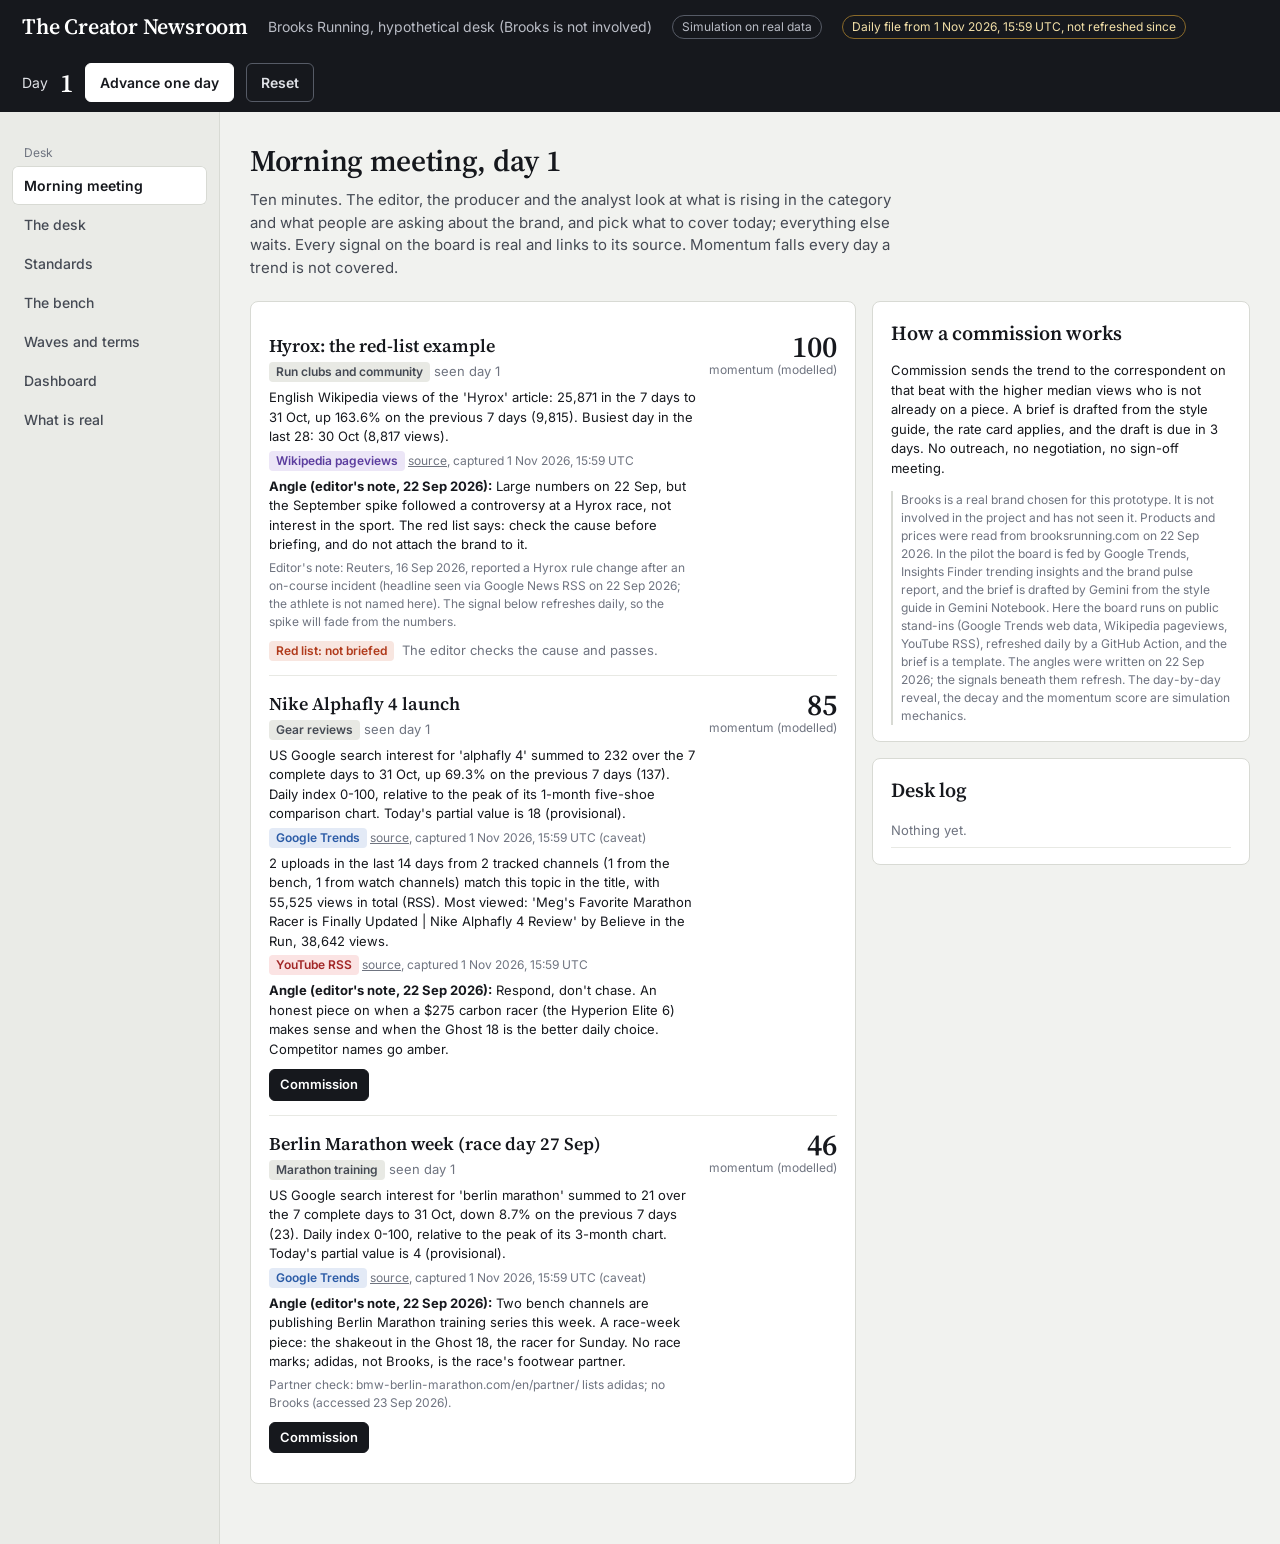
==== commit c6f366f9: "Refresh live data (2026-11-01T16:01Z)" ====
--- a/index.html
+++ b/index.html
@@ -156,7 +156,7 @@
 
 <script>
 /* ===================== SNAPSHOT (real data, embedded fallback; generated from data/live.json) ===================== */
-const SNAPSHOT = /*SNAP*/{"schemaVersion":1,"generatedAt":"2026-10-31T15:17:20Z","generator":"scripts/fetch_data.py","embeddedSnapshot":true,"benchNote":"Illustrative bench of 16 real public YouTube channels found through public YouTube search (not through YouTube Creator Partnerships). No channel has any known relationship with Brooks. Rates, fees and turnaround are not public and are not in this file.","summary":{"creators":16,"creatorsStale":0,"trends":51,"trendsStale":0,"sourcesOk":["youtube_rss","youtube_pages","wikimedia","mediawiki","google_trends"],"sourcesPartial":[],"sourcesFailed":[]},"sources":[{"id":"youtube_rss","name":"YouTube channel RSS feeds","url":"https://www.youtube.com/feeds/videos.xml","status":"ok","ok":19,"failed":0,"lastSuccess":"2026-10-31T15:17:20Z","note":"Latest 15 uploads per channel with public view counts. Server-side only (no CORS)."},{"id":"youtube_pages","name":"YouTube channel pages (public subscriber count)","url":"https://www.youtube.com/","status":"ok","ok":16,"failed":0,"lastSuccess":"2026-10-31T15:17:20Z","note":"Subscriber text read from the channel page header; the channel ID on the page must match."},{"id":"wikimedia","name":"Wikimedia Pageviews REST API","url":"https://wikimedia.org/api/rest_v1/metrics/pageviews/per-article/","status":"ok","ok":25,"failed":0,"lastSuccess":"2026-10-31T15:17:20Z","note":"English Wikipedia daily pageviews, agent=user. Also callable from a browser with a plain fetch()."},{"id":"mediawiki","name":"MediaWiki Action API (article title check)","url":"https://en.wikipedia.org/w/api.php","status":"ok","ok":1,"failed":0,"lastSuccess":"2026-10-31T15:17:20Z","note":"Flags configured article titles that were renamed or deleted."},{"id":"google_trends","name":"Google Trends (unofficial web endpoints)","url":"https://trends.google.com/trends/explore","status":"ok","ok":11,"failed":0,"lastSuccess":"2026-10-31T15:17:20Z","note":"Best effort: rate-limited (HTTP 429) and untested from GitHub Actions IPs. Last good values are kept and marked stale on failure."}],"creators":[{"id":"kofuzi","beat":"gear","name":"kofuzi","handle":"@kofuzi","channelId":"UCe43pe3w4L6w3tNMRkWiJBA","url":"https://www.youtube.com/@kofuzi","flags":["Reviews shoes from many brands, competitors included, so exclusivity terms would not fit."],"medianViews15":42847,"uploads30d":9,"uploads30dIsFloor":false,"shortsInLast15":0,"daysSinceLastUpload":0.7,"feedStale":false,"subscribers":243000,"subscribersText":"243K subscribers","subscribersCapturedAt":"2026-10-31T15:17:20Z","subscribersStale":false,"stale":false,"lastSuccess":"2026-10-31T15:17:20Z"},{"id":"doctorsofrunning","beat":"gear","name":"Doctors of Running","handle":"@DoctorsofRunning","channelId":"UCpUtRsyAx5rluUDmF4k_gHw","url":"https://www.youtube.com/@DoctorsofRunning","flags":["Reviews shoes from many brands, competitors included, so exclusivity terms would not fit."],"medianViews15":9517,"uploads30d":10,"uploads30dIsFloor":false,"shortsInLast15":2,"daysSinceLastUpload":1.1,"feedStale":false,"subscribers":50900,"subscribersText":"50.9K subscribers","subscribersCapturedAt":"2026-10-31T15:17:20Z","subscribersStale":false,"stale":false,"lastSuccess":"2026-10-31T15:17:20Z"},{"id":"keltieoconnor","beat":"beginner","name":"Keltie O'Connor","handle":"@KeltieOConnor","channelId":"UC9zEqIwv7yPQ8IlzNYpB_Aw","url":"https://www.youtube.com/@KeltieOConnor","flags":["General fitness and lifestyle channel, not a dedicated running channel. In the beginner beat for its reach to people who do not run yet; do not call it a running creator."],"medianViews15":103307,"uploads30d":10,"uploads30dIsFloor":false,"shortsInLast15":8,"daysSinceLastUpload":0.0,"feedStale":false,"subscribers":775000,"subscribersText":"775K subscribers","subscribersCapturedAt":"2026-10-31T15:17:20Z","subscribersStale":false,"stale":false,"lastSuccess":"2026-10-31T15:17:20Z"},{"id":"nk-medani","beat":"beginner","name":"NK Medani","handle":"@nk.medani","channelId":"UCNhvxFNlvV3RwR7f3TdAunA","url":"https://www.youtube.com/@nk.medani","flags":[],"medianViews15":7051,"uploads30d":5,"uploads30dIsFloor":false,"shortsInLast15":1,"daysSinceLastUpload":5.8,"feedStale":false,"subscribers":26400,"subscribersText":"26.4K subscribers","subscribersCapturedAt":"2026-10-31T15:17:20Z","subscribersStale":false,"stale":false,"lastSuccess":"2026-10-31T15:17:20Z"},{"id":"philybowden","beat":"marathon","name":"Phily Bowden","handle":"@PhilyBowden","channelId":"UCzCCsm1ry8no4j-gS6TgySQ","url":"https://www.youtube.com/@PhilyBowden","flags":[],"medianViews15":118601,"uploads30d":8,"uploads30dIsFloor":false,"shortsInLast15":8,"daysSinceLastUpload":0.7,"feedStale":false,"subscribers":227000,"subscribersText":"227K subscribers","subscribersCapturedAt":"2026-10-31T15:17:20Z","subscribersStale":false,"stale":false,"lastSuccess":"2026-10-31T15:17:20Z"},{"id":"benisrunning","beat":"marathon","name":"Ben Is Running","handle":"@BenIsRunning","channelId":"UC-vlZFFRyWKx-d3LpoAhNfg","url":"https://www.youtube.com/@BenIsRunning","flags":[],"medianViews15":65543,"uploads30d":4,"uploads30dIsFloor":false,"shortsInLast15":3,"daysSinceLastUpload":7.0,"feedStale":false,"subscribers":159000,"subscribersText":"159K subscribers","subscribersCapturedAt":"2026-10-31T15:17:20Z","subscribersStale":false,"stale":false,"lastSuccess":"2026-10-31T15:17:20Z"},{"id":"jeffpelletier","beat":"trail","name":"Jeff Pelletier","handle":"@JeffPelletier","channelId":"UCNKMpnM_Yvf6E-Hhf9btYqA","url":"https://www.youtube.com/@JeffPelletier","flags":[],"medianViews15":38869,"uploads30d":2,"uploads30dIsFloor":false,"shortsInLast15":6,"daysSinceLastUpload":4.8,"feedStale":false,"subscribers":175000,"subscribersText":"175K subscribers","subscribersCapturedAt":"2026-10-31T15:17:20Z","subscribersStale":false,"stale":false,"lastSuccess":"2026-10-31T15:17:20Z"},{"id":"run4adventure","beat":"trail","name":"Run4Adventure","handle":"@Run4Adventure","channelId":"UCGMbTnk82pK0vmITB5LtiPw","url":"https://www.youtube.com/@Run4Adventure","flags":["A 2026-08-27 livestream title says 'powered by SCOTT Running' (SCOTT sells trail shoes). Relationship unverified.","Reviews shoes from many brands, competitors included, so exclusivity terms would not fit."],"medianViews15":14469,"uploads30d":11,"uploads30dIsFloor":false,"shortsInLast15":1,"daysSinceLastUpload":0.8,"feedStale":false,"subscribers":70400,"subscribersText":"70.4K subscribers","subscribersCapturedAt":"2026-10-31T15:17:20Z","subscribersStale":false,"stale":false,"lastSuccess":"2026-10-31T15:17:20Z"},{"id":"noahanderson14","beat":"community","name":"Noah Anderson","handle":"@noahanderson14","channelId":"UC3B5F11oEtOwI-jXpwT0kHg","url":"https://www.youtube.com/@noahanderson14","flags":[],"medianViews15":134592,"uploads30d":15,"uploads30dIsFloor":true,"shortsInLast15":13,"daysSinceLastUpload":1.1,"feedStale":false,"subscribers":548000,"subscribersText":"548K subscribers","subscribersCapturedAt":"2026-10-31T15:17:20Z","subscribersStale":false,"stale":false,"lastSuccess":"2026-10-31T15:17:20Z"},{"id":"crownmyrun","beat":"community","name":"Crown my Run","handle":"@CrownMyRun","channelId":"UCV9Gjy-Ec1cWMaR_J0KSFXg","url":"https://www.youtube.com/@CrownMyRun","flags":["Below the 20k-subscriber floor (14.7K on 2026-09-22). Kept because no active run-club or parkrun channel between 20k and 200k was found; nearest 20k+ swap is Flora Beverley (@FloraBeverley)."],"medianViews15":11764,"uploads30d":4,"uploads30dIsFloor":false,"shortsInLast15":3,"daysSinceLastUpload":3.8,"feedStale":false,"subscribers":14800,"subscribersText":"14.8K subscribers","subscribersCapturedAt":"2026-10-31T15:17:20Z","subscribersStale":false,"stale":false,"lastSuccess":"2026-10-31T15:17:20Z"},{"id":"allie-ostrander","beat":"womens","name":"Allie Ostrander","handle":"@allie_ostrander","channelId":"UCn5hg2riwFTCNif80JbaA8A","url":"https://www.youtube.com/@allie_ostrander","flags":[],"medianViews15":121953,"uploads30d":11,"uploads30dIsFloor":false,"shortsInLast15":9,"daysSinceLastUpload":2.9,"feedStale":false,"subscribers":141000,"subscribersText":"141K subscribers","subscribersCapturedAt":"2026-10-31T15:17:20Z","subscribersStale":false,"stale":false,"lastSuccess":"2026-10-31T15:17:20Z"},{"id":"hannahtrenches","beat":"womens","name":"Hannah Trenches","handle":"@hannahtrenches","channelId":"UCMbAwEnxe3yIJq06H8Ft5rg","url":"https://www.youtube.com/@hannahtrenches","flags":["A 2026-09-10 title promotes a Gymshark discount code (apparel, not footwear)."],"medianViews15":23695,"uploads30d":9,"uploads30dIsFloor":false,"shortsInLast15":12,"daysSinceLastUpload":1.9,"feedStale":false,"subscribers":27300,"subscribersText":"27.3K subscribers","subscribersCapturedAt":"2026-10-31T15:17:20Z","subscribersStale":false,"stale":false,"lastSuccess":"2026-10-31T15:17:20Z"},{"id":"jamesdunne","beat":"recovery","name":"James Dunne","handle":"@JamesDunne","channelId":"UCEBjuHm_Z6hz8Q6C_dm8bSg","url":"https://www.youtube.com/@JamesDunne","flags":[],"medianViews15":305515,"uploads30d":0,"uploads30dIsFloor":false,"shortsInLast15":0,"daysSinceLastUpload":69.4,"feedStale":false,"subscribers":311000,"subscribersText":"311K subscribers","subscribersCapturedAt":"2026-10-31T15:17:20Z","subscribersStale":false,"stale":false,"lastSuccess":"2026-10-31T15:17:20Z"},{"id":"runbetterwithash","beat":"recovery","name":"Run Better with Ash","handle":"@RunBetterwithAsh","channelId":"UCB2zycIY_qMKZjlE98zO4gg","url":"https://www.youtube.com/@RunBetterwithAsh","flags":[],"medianViews15":5616,"uploads30d":13,"uploads30dIsFloor":false,"shortsInLast15":0,"daysSinceLastUpload":1.0,"feedStale":false,"subscribers":190000,"subscribersText":"190K subscribers","subscribersCapturedAt":"2026-10-31T15:17:20Z","subscribersStale":false,"stale":false,"lastSuccess":"2026-10-31T15:17:20Z"},{"id":"andirenay","beat":"shorts","name":"Andi Renay","handle":"@andirenay","channelId":"UCuchAnfKNzuKQ0T6pBQqurQ","url":"https://www.youtube.com/@andirenay","flags":["Her channel description says she is 21 and runs at FAU. If she is a current college athlete, her school's and the NCAA's NIL rules would apply to any paid deal; not verified."],"medianViews15":16881,"uploads30d":15,"uploads30dIsFloor":true,"shortsInLast15":15,"daysSinceLastUpload":0.6,"feedStale":false,"subscribers":136000,"subscribersText":"136K subscribers","subscribersCapturedAt":"2026-10-31T15:17:20Z","subscribersStale":false,"stale":false,"lastSuccess":"2026-10-31T15:17:20Z"},{"id":"thefashionjogger","beat":"shorts","name":"The Fashion Jogger","handle":"@TheFashionJogger","channelId":"UC6khvHxqs_5VySwJ6amtG8Q","url":"https://www.youtube.com/@TheFashionJogger","flags":["A 2026-09-21 title tags @nikerunning and @nike on a Nike Alphafly 4 video. Any Nike relationship is unverified."],"medianViews15":50821,"uploads30d":15,"uploads30dIsFloor":true,"shortsInLast15":15,"daysSinceLastUpload":0.9,"feedStale":false,"subscribers":1620000,"subscribersText":"1.62M subscribers","subscribersCapturedAt":"2026-10-31T15:17:20Z","subscribersStale":false,"stale":false,"lastSuccess":"2026-10-31T15:17:20Z"}],"trends":[{"id":"wm-hyrox","topic":"Hyrox (fitness racing)","signal_text":"English Wikipedia views of the 'Hyrox' article: 22,958 in the 7 days to 30 Oct, up 135.3% on the previous 7 days (9,757). Busiest day in the last 28: 30 Oct (8,817 views).","metric":"English Wikipedia pageviews (agent=user), sum of the last 7 complete days","value":22958,"change_pct":135.3,"window":"2026-10-24 to 2026-10-30 vs 2026-10-17 to 2026-10-23","source_name":"Wikimedia Pageviews REST API","source_url":"https://wikimedia.org/api/rest_v1/metrics/pageviews/per-article/en.wikipedia/all-access/user/Hyrox/daily/20260828/20261030","captured":"2026-10-31T15:17:20Z","stale":false,"lastSuccess":"2026-10-31T15:17:20Z","article":"Hyrox","articleUrl":"https://en.wikipedia.org/wiki/Hyrox","note":"Research on 2026-09-22 found the September 2026 spike was driven by a controversy (a red-list example, not a brief). Check the cause of any spike before briefing.","caveats":[]},{"id":"wm-half-marathon","topic":"Half marathon","signal_text":"English Wikipedia views of the 'Half marathon' article: 2,844 in the 7 days to 30 Oct, up 4.4% on the previous 7 days (2,723). Busiest day in the last 28: 11 Oct (855 views).","metric":"English Wikipedia pageviews (agent=user), sum of the last 7 complete days","value":2844,"change_pct":4.4,"window":"2026-10-24 to 2026-10-30 vs 2026-10-17 to 2026-10-23","source_name":"Wikimedia Pageviews REST API","source_url":"https://wikimedia.org/api/rest_v1/metrics/pageviews/per-article/en.wikipedia/all-access/user/Half_marathon/daily/20260828/20261030","captured":"2026-10-31T15:17:20Z","stale":false,"lastSuccess":"2026-10-31T15:17:20Z","article":"Half_marathon","articleUrl":"https://en.wikipedia.org/wiki/Half_marathon","note":null,"caveats":[]},{"id":"wm-nyc-marathon","topic":"New York City Marathon","signal_text":"English Wikipedia views of the 'New York City Marathon' article: 5,400 in the 7 days to 30 Oct, up 136.4% on the previous 7 days (2,284). Busiest day in the last 28: 30 Oct (1,562 views).","metric":"English Wikipedia pageviews (agent=user), sum of the last 7 complete days","value":5400,"change_pct":136.4,"window":"2026-10-24 to 2026-10-30 vs 2026-10-17 to 2026-10-23","source_name":"Wikimedia Pageviews REST API","source_url":"https://wikimedia.org/api/rest_v1/metrics/pageviews/per-article/en.wikipedia/all-access/user/New_York_City_Marathon/daily/20260828/20261030","captured":"2026-10-31T15:17:20Z","stale":false,"lastSuccess":"2026-10-31T15:17:20Z","article":"New_York_City_Marathon","articleUrl":"https://en.wikipedia.org/wiki/New_York_City_Marathon","note":null,"caveats":[]},{"id":"wm-strava","topic":"Strava","signal_text":"English Wikipedia views of the 'Strava' article: 2,105 in the 7 days to 30 Oct, up 1.3% on the previous 7 days (2,079). Busiest day in the last 28: 5 Oct (388 views).","metric":"English Wikipedia pageviews (agent=user), sum of the last 7 complete days","value":2105,"change_pct":1.3,"window":"2026-10-24 to 2026-10-30 vs 2026-10-17 to 2026-10-23","source_name":"Wikimedia Pageviews REST API","source_url":"https://wikimedia.org/api/rest_v1/metrics/pageviews/per-article/en.wikipedia/all-access/user/Strava/daily/20260828/20261030","captured":"2026-10-31T15:17:20Z","stale":false,"lastSuccess":"2026-10-31T15:17:20Z","article":"Strava","articleUrl":"https://en.wikipedia.org/wiki/Strava","note":null,"caveats":[]},{"id":"wm-plantar-fasciitis","topic":"Plantar fasciitis (health topic: claims register applies)","signal_text":"English Wikipedia views of the 'Plantar fasciitis' article: 3,449 in the 7 days to 30 Oct, up 2.0% on the previous 7 days (3,380). Busiest day in the last 28: 22 Oct (559 views).","metric":"English Wikipedia pageviews (agent=user), sum of the last 7 complete days","value":3449,"change_pct":2.0,"window":"2026-10-24 to 2026-10-30 vs 2026-10-17 to 2026-10-23","source_name":"Wikimedia Pageviews REST API","source_url":"https://wikimedia.org/api/rest_v1/metrics/pageviews/per-article/en.wikipedia/all-access/user/Plantar_fasciitis/daily/20260828/20261030","captured":"2026-10-31T15:17:20Z","stale":false,"lastSuccess":"2026-10-31T15:17:20Z","article":"Plantar_fasciitis","articleUrl":"https://en.wikipedia.org/wiki/Plantar_fasciitis","note":null,"caveats":[]},{"id":"gt-trail-running-shoes","topic":"Trail running shoes","signal_text":"US Google search interest for 'trail running shoes' summed to 150 over the 7 complete days to 30 Oct, down 5.1% on the previous 7 days (158). Daily index 0-100, relative to the peak of its 3-month chart. Today's partial value is 23 (provisional).","metric":"Google Trends US search interest (0-100 index, 3-month chart), sum of the last 7 complete days","value":150,"change_pct":-5.1,"window":"2026-10-24 to 2026-10-30 vs 2026-10-17 to 2026-10-23","source_name":"Google Trends (unofficial web endpoints, best effort)","source_url":"https://trends.google.com/trends/explore?date=today%203-m&geo=US&q=trail%20running%20shoes","captured":"2026-10-31T15:17:20Z","stale":false,"lastSuccess":"2026-10-31T15:17:20Z","caveats":["Index values are relative to the peak of this chart only; do not compare them with other charts."],"keyword":"trail running shoes","partialToday":{"date":"2026-10-31","value":23}},{"id":"gt-run-club","topic":"Run clubs","signal_text":"US Google search interest for 'run club' summed to 458 over the 7 complete days to 30 Oct, down 7.8% on the previous 7 days (497). Daily index 0-100, relative to the peak of its 3-month chart. Today's partial value is 50 (provisional).","metric":"Google Trends US search interest (0-100 index, 3-month chart), sum of the last 7 complete days","value":458,"change_pct":-7.8,"window":"2026-10-24 to 2026-10-30 vs 2026-10-17 to 2026-10-23","source_name":"Google Trends (unofficial web endpoints, best effort)","source_url":"https://trends.google.com/trends/explore?date=today%203-m&geo=US&q=run%20club","captured":"2026-10-31T15:17:20Z","stale":false,"lastSuccess":"2026-10-31T15:17:20Z","caveats":["Index values are relative to the peak of this chart only; do not compare them with other charts."],"keyword":"run club","partialToday":{"date":"2026-10-31","value":50}},{"id":"gt-couch-to-5k","topic":"Couch to 5K","signal_text":"US Google search interest for 'couch to 5k' summed to 320 over the 7 complete days to 30 Oct, unchanged on the previous 7 days (320). Daily index 0-100, relative to the peak of its 3-month chart. Today's partial value is 35 (provisional).","metric":"Google Trends US search interest (0-100 index, 3-month chart), sum of the last 7 complete days","value":320,"change_pct":0.0,"window":"2026-10-24 to 2026-10-30 vs 2026-10-17 to 2026-10-23","source_name":"Google Trends (unofficial web endpoints, best effort)","source_url":"https://trends.google.com/trends/explore?date=today%203-m&geo=US&q=couch%20to%205k","captured":"2026-10-31T15:17:20Z","stale":false,"lastSuccess":"2026-10-31T15:17:20Z","caveats":["Index values are relative to the peak of this chart only; do not compare them with other charts."],"keyword":"couch to 5k","partialToday":{"date":"2026-10-31","value":35}},{"id":"gt-zone-2-running","topic":"Zone 2 running","signal_text":"US Google search interest for 'zone 2 running' summed to 268 over the 7 complete days to 30 Oct, down 13.5% on the previous 7 days (310). Daily index 0-100, relative to the peak of its 3-month chart. Today's partial value is 31 (provisional).","metric":"Google Trends US search interest (0-100 index, 3-month chart), sum of the last 7 complete days","value":268,"change_pct":-13.5,"window":"2026-10-24 to 2026-10-30 vs 2026-10-17 to 2026-10-23","source_name":"Google Trends (unofficial web endpoints, best effort)","source_url":"https://trends.google.com/trends/explore?date=today%203-m&geo=US&q=zone%202%20running","captured":"2026-10-31T15:17:20Z","stale":false,"lastSuccess":"2026-10-31T15:17:20Z","caveats":["Index values are relative to the peak of this chart only; do not compare them with other charts."],"keyword":"zone 2 running","partialToday":{"date":"2026-10-31","value":31}},{"id":"gt-berlin-marathon","topic":"Berlin Marathon","signal_text":"US Google search interest for 'berlin marathon' summed to 21 over the 7 complete days to 30 Oct, down 12.5% on the previous 7 days (24). Daily index 0-100, relative to the peak of its 3-month chart. Today's partial value is 3 (provisional).","metric":"Google Trends US search interest (0-100 index, 3-month chart), sum of the last 7 complete days","value":21,"change_pct":-12.5,"window":"2026-10-24 to 2026-10-30 vs 2026-10-17 to 2026-10-23","source_name":"Google Trends (unofficial web endpoints, best effort)","source_url":"https://trends.google.com/trends/explore?date=today%203-m&geo=US&q=berlin%20marathon","captured":"2026-10-31T15:17:20Z","stale":false,"lastSuccess":"2026-10-31T15:17:20Z","caveats":["Index values are relative to the peak of this chart only; do not compare them with other charts."],"keyword":"berlin marathon","partialToday":{"date":"2026-10-31","value":3}},{"id":"gt-chicago-marathon","topic":"Chicago Marathon","signal_text":"US Google search interest for 'chicago marathon' summed to 13 over the 7 complete days to 30 Oct, down 27.8% on the previous 7 days (18). Daily index 0-100, relative to the peak of its 3-month chart. Today's partial value is 1 (provisional).","metric":"Google Trends US search interest (0-100 index, 3-month chart), sum of the last 7 complete days","value":13,"change_pct":-27.8,"window":"2026-10-24 to 2026-10-30 vs 2026-10-17 to 2026-10-23","source_name":"Google Trends (unofficial web endpoints, best effort)","source_url":"https://trends.google.com/trends/explore?date=today%203-m&geo=US&q=chicago%20marathon","captured":"2026-10-31T15:17:20Z","stale":false,"lastSuccess":"2026-10-31T15:17:20Z","caveats":["Index values are relative to the peak of this chart only; do not compare them with other charts."],"keyword":"chicago marathon","partialToday":{"date":"2026-10-31","value":1}},{"id":"gt-nyc-marathon","topic":"New York City Marathon","signal_text":"US Google search interest for 'nyc marathon' summed to 243 over the 7 complete days to 30 Oct, up 167.0% on the previous 7 days (91). Daily index 0-100, relative to the peak of its 3-month chart. Today's partial value is 100 (provisional).","metric":"Google Trends US search interest (0-100 index, 3-month chart), sum of the last 7 complete days","value":243,"change_pct":167.0,"window":"2026-10-24 to 2026-10-30 vs 2026-10-17 to 2026-10-23","source_name":"Google Trends (unofficial web endpoints, best effort)","source_url":"https://trends.google.com/trends/explore?date=today%203-m&geo=US&q=nyc%20marathon","captured":"2026-10-31T15:17:20Z","stale":false,"lastSuccess":"2026-10-31T15:17:20Z","caveats":["Index values are relative to the peak of this chart only; do not compare them with other charts."],"keyword":"nyc marathon","partialToday":{"date":"2026-10-31","value":100}},{"id":"gt-shoes-ghost-18","topic":"Brooks Ghost 18","signal_text":"US Google search interest for 'ghost 18' summed to 445 over the 7 complete days to 30 Oct, down 1.3% on the previous 7 days (451). Daily index 0-100, relative to the peak of its 1-month five-shoe comparison chart. Today's partial value is 51 (provisional).","metric":"Google Trends US search interest (0-100 index, 1-month five-shoe comparison chart), sum of the last 7 complete days","value":445,"change_pct":-1.3,"window":"2026-10-24 to 2026-10-30 vs 2026-10-17 to 2026-10-23","source_name":"Google Trends (unofficial web endpoints, best effort)","source_url":"https://trends.google.com/trends/explore?date=today%201-m&geo=US&q=ghost%2018%2Chyperion%20elite%206%2Cclifton%2011%2Calphafly%204%2Cadios%20pro%205","captured":"2026-10-31T15:17:20Z","stale":false,"lastSuccess":"2026-10-31T15:17:20Z","caveats":["Index values are relative to the peak of this chart only; do not compare them with other charts.","The bare keyword 'ghost 18' can also catch searches unrelated to the shoe; read it as an upper bound."],"keyword":"ghost 18","partialToday":{"date":"2026-10-31","value":51}},{"id":"gt-shoes-alphafly-4","topic":"Nike Alphafly 4 (competitor)","signal_text":"US Google search interest for 'alphafly 4' summed to 213 over the 7 complete days to 30 Oct, up 67.7% on the previous 7 days (127). Daily index 0-100, relative to the peak of its 1-month five-shoe comparison chart. Today's partial value is 27 (provisional).","metric":"Google Trends US search interest (0-100 index, 1-month five-shoe comparison chart), sum of the last 7 complete days","value":213,"change_pct":67.7,"window":"2026-10-24 to 2026-10-30 vs 2026-10-17 to 2026-10-23","source_name":"Google Trends (unofficial web endpoints, best effort)","source_url":"https://trends.google.com/trends/explore?date=today%201-m&geo=US&q=ghost%2018%2Chyperion%20elite%206%2Cclifton%2011%2Calphafly%204%2Cadios%20pro%205","captured":"2026-10-31T15:17:20Z","stale":false,"lastSuccess":"2026-10-31T15:17:20Z","caveats":["Index values are relative to the peak of this chart only; do not compare them with other charts."],"keyword":"alphafly 4","partialToday":{"date":"2026-10-31","value":27}},{"id":"gt-shoes-adios-pro-5","topic":"adidas Adios Pro 5 (competitor)","signal_text":"US Google search interest for 'adios pro 5' summed to 70 over the 7 complete days to 30 Oct, down 6.7% on the previous 7 days (75). Daily index 0-100, relative to the peak of its 1-month five-shoe comparison chart. Today's partial value is 10 (provisional).","metric":"Google Trends US search interest (0-100 index, 1-month five-shoe comparison chart), sum of the last 7 complete days","value":70,"change_pct":-6.7,"window":"2026-10-24 to 2026-10-30 vs 2026-10-17 to 2026-10-23","source_name":"Google Trends (unofficial web endpoints, best effort)","source_url":"https://trends.google.com/trends/explore?date=today%201-m&geo=US&q=ghost%2018%2Chyperion%20elite%206%2Cclifton%2011%2Calphafly%204%2Cadios%20pro%205","captured":"2026-10-31T15:17:20Z","stale":false,"lastSuccess":"2026-10-31T15:17:20Z","caveats":["Index values are relative to the peak of this chart only; do not compare them with other charts."],"keyword":"adios pro 5","partialToday":{"date":"2026-10-31","value":10}},{"id":"yt-bench-fastest-short","topic":"Fastest-moving bench Short this week","signal_text":"'#run #runner #running #workout #track #relatable #fitness #funny #jokes #comedy #skit' by Andi Renay (shorts beat) has 270,219 views (RSS) 1.6 days after publishing, about 168,098 a day: the fastest of 30 bench Shorts published in the last 7 days and at least 24 hours old.","metric":"YouTube views (RSS) per day since publish","value":168098,"change_pct":null,"window":"Short uploads published 2026-10-24 to 2026-10-31, at least 24 hours old","source_name":"YouTube channel RSS feed (Andi Renay)","source_url":"https://www.youtube.com/shorts/2KHEWwUc8tY","captured":"2026-10-31T15:17:20Z","stale":false,"lastSuccess":"2026-10-31T15:17:20Z","caveats":[]},{"id":"yt-kw-alphafly-4","topic":"Nike Alphafly 4 launch (competitor)","signal_text":"2 uploads in the last 14 days from 2 tracked channels (1 from the bench, 1 from watch channels) match this topic in the title, with 53,548 views in total (RSS). Most viewed: 'Meg's Favorite Marathon Racer is Finally Updated | Nike Alphafly 4 Review' by Believe in the Run, 37,101 views.","metric":"YouTube views (RSS) summed over matching uploads published in the last 14 days","value":53548,"change_pct":null,"window":"uploads published 2026-10-17 to 2026-10-31","source_name":"YouTube channel RSS feeds (16 bench + 3 watch channels: Believe in the Run, The Run Testers, Ben Parkes)","source_url":"https://www.youtube.com/watch?v=UDBuVNORxh0","captured":"2026-10-31T15:17:20Z","stale":false,"lastSuccess":"2026-10-31T15:17:20Z","caveats":["Keyword match on video titles; a match does not mean the video is about the brand or product.","The feed holds only each channel's latest 15 uploads; Andi Renay, The Run Testers posted more than that in 14 days, so their counts are floors."]},{"id":"yt-kw-adios-pro-5","topic":"adidas Adios Pro 5 launch (competitor)","signal_text":"2 uploads in the last 14 days from 1 tracked channel (0 from the bench, 2 from watch channels) match this topic in the title, with 25,118 views in total (RSS). Most viewed: 'Between 2 Shoes | Adidas Adizero Adios Pro 5 vs. Adios Pro 4' by Believe in the Run, 18,814 views.","metric":"YouTube views (RSS) summed over matching uploads published in the last 14 days","value":25118,"change_pct":null,"window":"uploads published 2026-10-17 to 2026-10-31","source_name":"YouTube channel RSS feeds (16 bench + 3 watch channels: Believe in the Run, The Run Testers, Ben Parkes)","source_url":"https://www.youtube.com/watch?v=dCPcjC9U9Bw","captured":"2026-10-31T15:17:20Z","stale":false,"lastSuccess":"2026-10-31T15:17:20Z","caveats":["Keyword match on video titles; a match does not mean the video is about the brand or product.","The feed holds only each channel's latest 15 uploads; Andi Renay, The Run Testers posted more than that in 14 days, so their counts are floors."]},{"id":"yt-kw-beginner","topic":"Beginner running","signal_text":"4 uploads in the last 14 days from 3 tracked channels (4 from the bench, 0 from watch channels) match this topic in the title, with 199,811 views in total (RSS). Most viewed: 'Chasing an Olympic Trials Qualifier in My First Marathon | Week of Workouts' by Allie Ostrander, 110,670 views.","metric":"YouTube views (RSS) summed over matching uploads published in the last 14 days","value":199811,"change_pct":null,"window":"uploads published 2026-10-17 to 2026-10-31","source_name":"YouTube channel RSS feeds (16 bench + 3 watch channels: Believe in the Run, The Run Testers, Ben Parkes)","source_url":"https://www.youtube.com/watch?v=aIINT-FaO4w","captured":"2026-10-31T15:17:20Z","stale":false,"lastSuccess":"2026-10-31T15:17:20Z","caveats":["Keyword match on video titles; a match does not mean the video is about the brand or product.","The feed holds only each channel's latest 15 uploads; Andi Renay, The Run Testers posted more than that in 14 days, so their counts are floors."]},{"id":"yt-kw-trail-ultra","topic":"Trail and ultra","signal_text":"6 uploads in the last 14 days from 4 tracked channels (5 from the bench, 1 from watch channels) match this topic in the title, with 313,360 views in total (RSS). Most viewed: 'Day 0 hiking the fisherman's trail' by Noah Anderson, 134,592 views.","metric":"YouTube views (RSS) summed over matching uploads published in the last 14 days","value":313360,"change_pct":null,"window":"uploads published 2026-10-17 to 2026-10-31","source_name":"YouTube channel RSS feeds (16 bench + 3 watch channels: Believe in the Run, The Run Testers, Ben Parkes)","source_url":"https://www.youtube.com/shorts/gIc6omUnAVc","captured":"2026-10-31T15:17:20Z","stale":false,"lastSuccess":"2026-10-31T15:17:20Z","caveats":["Keyword match on video titles; a match does not mean the video is about the brand or product.","The feed holds only each channel's latest 15 uploads; Andi Renay, The Run Testers posted more than that in 14 days, so their counts are floors."]},{"id":"yt-kw-injury-recovery","topic":"Injury, pain and recovery (health topic: claims register applies)","signal_text":"6 uploads in the last 14 days from 2 tracked channels (6 from the bench, 0 from watch channels) match this topic in the title, with 43,045 views in total (RSS). Most viewed: 'realistic week of marathon training *diet, workouts, outfits* a beginner runner (post knee surgery)' by NK Medani, 14,104 views.","metric":"YouTube views (RSS) summed over matching uploads published in the last 14 days","value":43045,"change_pct":null,"window":"uploads published 2026-10-17 to 2026-10-31","source_name":"YouTube channel RSS feeds (16 bench + 3 watch channels: Believe in the Run, The Run Testers, Ben Parkes)","source_url":"https://www.youtube.com/watch?v=6toV0msjfGg","captured":"2026-10-31T15:17:20Z","stale":false,"lastSuccess":"2026-10-31T15:17:20Z","caveats":["Keyword match on video titles; a match does not mean the video is about the brand or product.","The feed holds only each channel's latest 15 uploads; Andi Renay, The Run Testers posted more than that in 14 days, so their counts are floors."]}]}/*SNAP*/;
+const SNAPSHOT = /*SNAP*/{"schemaVersion":1,"generatedAt":"2026-11-01T15:59:11Z","generator":"scripts/fetch_data.py","embeddedSnapshot":true,"benchNote":"Illustrative bench of 16 real public YouTube channels found through public YouTube search (not through YouTube Creator Partnerships). No channel has any known relationship with Brooks. Rates, fees and turnaround are not public and are not in this file.","summary":{"creators":16,"creatorsStale":0,"trends":51,"trendsStale":0,"sourcesOk":["youtube_rss","youtube_pages","wikimedia","mediawiki","google_trends"],"sourcesPartial":[],"sourcesFailed":[]},"sources":[{"id":"youtube_rss","name":"YouTube channel RSS feeds","url":"https://www.youtube.com/feeds/videos.xml","status":"ok","ok":19,"failed":0,"lastSuccess":"2026-11-01T15:59:11Z","note":"Latest 15 uploads per channel with public view counts. Server-side only (no CORS)."},{"id":"youtube_pages","name":"YouTube channel pages (public subscriber count)","url":"https://www.youtube.com/","status":"ok","ok":16,"failed":0,"lastSuccess":"2026-11-01T15:59:11Z","note":"Subscriber text read from the channel page header; the channel ID on the page must match."},{"id":"wikimedia","name":"Wikimedia Pageviews REST API","url":"https://wikimedia.org/api/rest_v1/metrics/pageviews/per-article/","status":"ok","ok":25,"failed":0,"lastSuccess":"2026-11-01T15:59:11Z","note":"English Wikipedia daily pageviews, agent=user. Also callable from a browser with a plain fetch()."},{"id":"mediawiki","name":"MediaWiki Action API (article title check)","url":"https://en.wikipedia.org/w/api.php","status":"ok","ok":1,"failed":0,"lastSuccess":"2026-11-01T15:59:11Z","note":"Flags configured article titles that were renamed or deleted."},{"id":"google_trends","name":"Google Trends (unofficial web endpoints)","url":"https://trends.google.com/trends/explore","status":"ok","ok":11,"failed":0,"lastSuccess":"2026-11-01T15:59:11Z","note":"Best effort: rate-limited (HTTP 429) and untested from GitHub Actions IPs. Last good values are kept and marked stale on failure."}],"creators":[{"id":"kofuzi","beat":"gear","name":"kofuzi","handle":"@kofuzi","channelId":"UCe43pe3w4L6w3tNMRkWiJBA","url":"https://www.youtube.com/@kofuzi","flags":["Reviews shoes from many brands, competitors included, so exclusivity terms would not fit."],"medianViews15":43307,"uploads30d":9,"uploads30dIsFloor":false,"shortsInLast15":0,"daysSinceLastUpload":1.8,"feedStale":false,"subscribers":243000,"subscribersText":"243K subscribers","subscribersCapturedAt":"2026-11-01T15:59:11Z","subscribersStale":false,"stale":false,"lastSuccess":"2026-11-01T15:59:11Z"},{"id":"doctorsofrunning","beat":"gear","name":"Doctors of Running","handle":"@DoctorsofRunning","channelId":"UCpUtRsyAx5rluUDmF4k_gHw","url":"https://www.youtube.com/@DoctorsofRunning","flags":["Reviews shoes from many brands, competitors included, so exclusivity terms would not fit."],"medianViews15":8346,"uploads30d":11,"uploads30dIsFloor":false,"shortsInLast15":2,"daysSinceLastUpload":0.1,"feedStale":false,"subscribers":50900,"subscribersText":"50.9K subscribers","subscribersCapturedAt":"2026-11-01T15:59:11Z","subscribersStale":false,"stale":false,"lastSuccess":"2026-11-01T15:59:11Z"},{"id":"keltieoconnor","beat":"beginner","name":"Keltie O'Connor","handle":"@KeltieOConnor","channelId":"UC9zEqIwv7yPQ8IlzNYpB_Aw","url":"https://www.youtube.com/@KeltieOConnor","flags":["General fitness and lifestyle channel, not a dedicated running channel. In the beginner beat for its reach to people who do not run yet; do not call it a running creator."],"medianViews15":85082,"uploads30d":11,"uploads30dIsFloor":false,"shortsInLast15":9,"daysSinceLastUpload":0.0,"feedStale":false,"subscribers":775000,"subscribersText":"775K subscribers","subscribersCapturedAt":"2026-11-01T15:59:11Z","subscribersStale":false,"stale":false,"lastSuccess":"2026-11-01T15:59:11Z"},{"id":"nk-medani","beat":"beginner","name":"NK Medani","handle":"@nk.medani","channelId":"UCNhvxFNlvV3RwR7f3TdAunA","url":"https://www.youtube.com/@nk.medani","flags":[],"medianViews15":7091,"uploads30d":5,"uploads30dIsFloor":false,"shortsInLast15":1,"daysSinceLastUpload":6.8,"feedStale":false,"subscribers":26400,"subscribersText":"26.4K subscribers","subscribersCapturedAt":"2026-11-01T15:59:11Z","subscribersStale":false,"stale":false,"lastSuccess":"2026-11-01T15:59:11Z"},{"id":"philybowden","beat":"marathon","name":"Phily Bowden","handle":"@PhilyBowden","channelId":"UCzCCsm1ry8no4j-gS6TgySQ","url":"https://www.youtube.com/@PhilyBowden","flags":[],"medianViews15":119272,"uploads30d":9,"uploads30dIsFloor":false,"shortsInLast15":7,"daysSinceLastUpload":1.0,"feedStale":false,"subscribers":227000,"subscribersText":"227K subscribers","subscribersCapturedAt":"2026-11-01T15:59:11Z","subscribersStale":false,"stale":false,"lastSuccess":"2026-11-01T15:59:11Z"},{"id":"benisrunning","beat":"marathon","name":"Ben Is Running","handle":"@BenIsRunning","channelId":"UC-vlZFFRyWKx-d3LpoAhNfg","url":"https://www.youtube.com/@BenIsRunning","flags":[],"medianViews15":65586,"uploads30d":4,"uploads30dIsFloor":false,"shortsInLast15":3,"daysSinceLastUpload":8.0,"feedStale":false,"subscribers":159000,"subscribersText":"159K subscribers","subscribersCapturedAt":"2026-11-01T15:59:11Z","subscribersStale":false,"stale":false,"lastSuccess":"2026-11-01T15:59:11Z"},{"id":"jeffpelletier","beat":"trail","name":"Jeff Pelletier","handle":"@JeffPelletier","channelId":"UCNKMpnM_Yvf6E-Hhf9btYqA","url":"https://www.youtube.com/@JeffPelletier","flags":[],"medianViews15":38894,"uploads30d":2,"uploads30dIsFloor":false,"shortsInLast15":6,"daysSinceLastUpload":5.8,"feedStale":false,"subscribers":175000,"subscribersText":"175K subscribers","subscribersCapturedAt":"2026-11-01T15:59:11Z","subscribersStale":false,"stale":false,"lastSuccess":"2026-11-01T15:59:11Z"},{"id":"run4adventure","beat":"trail","name":"Run4Adventure","handle":"@Run4Adventure","channelId":"UCGMbTnk82pK0vmITB5LtiPw","url":"https://www.youtube.com/@Run4Adventure","flags":["A 2026-08-27 livestream title says 'powered by SCOTT Running' (SCOTT sells trail shoes). Relationship unverified.","Reviews shoes from many brands, competitors included, so exclusivity terms would not fit."],"medianViews15":11434,"uploads30d":12,"uploads30dIsFloor":false,"shortsInLast15":1,"daysSinceLastUpload":0.9,"feedStale":false,"subscribers":70400,"subscribersText":"70.4K subscribers","subscribersCapturedAt":"2026-11-01T15:59:11Z","subscribersStale":false,"stale":false,"lastSuccess":"2026-11-01T15:59:11Z"},{"id":"noahanderson14","beat":"community","name":"Noah Anderson","handle":"@noahanderson14","channelId":"UC3B5F11oEtOwI-jXpwT0kHg","url":"https://www.youtube.com/@noahanderson14","flags":[],"medianViews15":134895,"uploads30d":15,"uploads30dIsFloor":true,"shortsInLast15":13,"daysSinceLastUpload":2.1,"feedStale":false,"subscribers":549000,"subscribersText":"549K subscribers","subscribersCapturedAt":"2026-11-01T15:59:11Z","subscribersStale":false,"stale":false,"lastSuccess":"2026-11-01T15:59:11Z"},{"id":"crownmyrun","beat":"community","name":"Crown my Run","handle":"@CrownMyRun","channelId":"UCV9Gjy-Ec1cWMaR_J0KSFXg","url":"https://www.youtube.com/@CrownMyRun","flags":["Below the 20k-subscriber floor (14.7K on 2026-09-22). Kept because no active run-club or parkrun channel between 20k and 200k was found; nearest 20k+ swap is Flora Beverley (@FloraBeverley)."],"medianViews15":11764,"uploads30d":4,"uploads30dIsFloor":false,"shortsInLast15":3,"daysSinceLastUpload":4.9,"feedStale":false,"subscribers":14800,"subscribersText":"14.8K subscribers","subscribersCapturedAt":"2026-11-01T15:59:11Z","subscribersStale":false,"stale":false,"lastSuccess":"2026-11-01T15:59:11Z"},{"id":"allie-ostrander","beat":"womens","name":"Allie Ostrander","handle":"@allie_ostrander","channelId":"UCn5hg2riwFTCNif80JbaA8A","url":"https://www.youtube.com/@allie_ostrander","flags":[],"medianViews15":122359,"uploads30d":11,"uploads30dIsFloor":false,"shortsInLast15":9,"daysSinceLastUpload":3.9,"feedStale":false,"subscribers":141000,"subscribersText":"141K subscribers","subscribersCapturedAt":"2026-11-01T15:59:11Z","subscribersStale":false,"stale":false,"lastSuccess":"2026-11-01T15:59:11Z"},{"id":"hannahtrenches","beat":"womens","name":"Hannah Trenches","handle":"@hannahtrenches","channelId":"UCMbAwEnxe3yIJq06H8Ft5rg","url":"https://www.youtube.com/@hannahtrenches","flags":["A 2026-09-10 title promotes a Gymshark discount code (apparel, not footwear)."],"medianViews15":23712,"uploads30d":9,"uploads30dIsFloor":false,"shortsInLast15":12,"daysSinceLastUpload":2.9,"feedStale":false,"subscribers":27300,"subscribersText":"27.3K subscribers","subscribersCapturedAt":"2026-11-01T15:59:11Z","subscribersStale":false,"stale":false,"lastSuccess":"2026-11-01T15:59:11Z"},{"id":"jamesdunne","beat":"recovery","name":"James Dunne","handle":"@JamesDunne","channelId":"UCEBjuHm_Z6hz8Q6C_dm8bSg","url":"https://www.youtube.com/@JamesDunne","flags":[],"medianViews15":305612,"uploads30d":0,"uploads30dIsFloor":false,"shortsInLast15":0,"daysSinceLastUpload":70.4,"feedStale":false,"subscribers":311000,"subscribersText":"311K subscribers","subscribersCapturedAt":"2026-11-01T15:59:11Z","subscribersStale":false,"stale":false,"lastSuccess":"2026-11-01T15:59:11Z"},{"id":"runbetterwithash","beat":"recovery","name":"Run Better with Ash","handle":"@RunBetterwithAsh","channelId":"UCB2zycIY_qMKZjlE98zO4gg","url":"https://www.youtube.com/@RunBetterwithAsh","flags":[],"medianViews15":5653,"uploads30d":12,"uploads30dIsFloor":false,"shortsInLast15":0,"daysSinceLastUpload":2.0,"feedStale":false,"subscribers":190000,"subscribersText":"190K subscribers","subscribersCapturedAt":"2026-11-01T15:59:11Z","subscribersStale":false,"stale":false,"lastSuccess":"2026-11-01T15:59:11Z"},{"id":"andirenay","beat":"shorts","name":"Andi Renay","handle":"@andirenay","channelId":"UCuchAnfKNzuKQ0T6pBQqurQ","url":"https://www.youtube.com/@andirenay","flags":["Her channel description says she is 21 and runs at FAU. If she is a current college athlete, her school's and the NCAA's NIL rules would apply to any paid deal; not verified."],"medianViews15":9041,"uploads30d":15,"uploads30dIsFloor":true,"shortsInLast15":15,"daysSinceLastUpload":0.1,"feedStale":false,"subscribers":136000,"subscribersText":"136K subscribers","subscribersCapturedAt":"2026-11-01T15:59:11Z","subscribersStale":false,"stale":false,"lastSuccess":"2026-11-01T15:59:11Z"},{"id":"thefashionjogger","beat":"shorts","name":"The Fashion Jogger","handle":"@TheFashionJogger","channelId":"UC6khvHxqs_5VySwJ6amtG8Q","url":"https://www.youtube.com/@TheFashionJogger","flags":["A 2026-09-21 title tags @nikerunning and @nike on a Nike Alphafly 4 video. Any Nike relationship is unverified."],"medianViews15":51707,"uploads30d":15,"uploads30dIsFloor":true,"shortsInLast15":15,"daysSinceLastUpload":0.9,"feedStale":false,"subscribers":1620000,"subscribersText":"1.62M subscribers","subscribersCapturedAt":"2026-11-01T15:59:11Z","subscribersStale":false,"stale":false,"lastSuccess":"2026-11-01T15:59:11Z"}],"trends":[{"id":"wm-hyrox","topic":"Hyrox (fitness racing)","signal_text":"English Wikipedia views of the 'Hyrox' article: 25,871 in the 7 days to 31 Oct, up 163.6% on the previous 7 days (9,815). Busiest day in the last 28: 30 Oct (8,817 views).","metric":"English Wikipedia pageviews (agent=user), sum of the last 7 complete days","value":25871,"change_pct":163.6,"window":"2026-10-25 to 2026-10-31 vs 2026-10-18 to 2026-10-24","source_name":"Wikimedia Pageviews REST API","source_url":"https://wikimedia.org/api/rest_v1/metrics/pageviews/per-article/en.wikipedia/all-access/user/Hyrox/daily/20260829/20261031","captured":"2026-11-01T15:59:11Z","stale":false,"lastSuccess":"2026-11-01T15:59:11Z","article":"Hyrox","articleUrl":"https://en.wikipedia.org/wiki/Hyrox","note":"Research on 2026-09-22 found the September 2026 spike was driven by a controversy (a red-list example, not a brief). Check the cause of any spike before briefing.","caveats":[]},{"id":"wm-half-marathon","topic":"Half marathon","signal_text":"English Wikipedia views of the 'Half marathon' article: 2,810 in the 7 days to 31 Oct, up 4.6% on the previous 7 days (2,687). Busiest day in the last 28: 11 Oct (855 views).","metric":"English Wikipedia pageviews (agent=user), sum of the last 7 complete days","value":2810,"change_pct":4.6,"window":"2026-10-25 to 2026-10-31 vs 2026-10-18 to 2026-10-24","source_name":"Wikimedia Pageviews REST API","source_url":"https://wikimedia.org/api/rest_v1/metrics/pageviews/per-article/en.wikipedia/all-access/user/Half_marathon/daily/20260829/20261031","captured":"2026-11-01T15:59:11Z","stale":false,"lastSuccess":"2026-11-01T15:59:11Z","article":"Half_marathon","articleUrl":"https://en.wikipedia.org/wiki/Half_marathon","note":null,"caveats":[]},{"id":"wm-nyc-marathon","topic":"New York City Marathon","signal_text":"English Wikipedia views of the 'New York City Marathon' article: 7,153 in the 7 days to 31 Oct, up 205.0% on the previous 7 days (2,345). Busiest day in the last 28: 31 Oct (2,067 views).","metric":"English Wikipedia pageviews (agent=user), sum of the last 7 complete days","value":7153,"change_pct":205.0,"window":"2026-10-25 to 2026-10-31 vs 2026-10-18 to 2026-10-24","source_name":"Wikimedia Pageviews REST API","source_url":"https://wikimedia.org/api/rest_v1/metrics/pageviews/per-article/en.wikipedia/all-access/user/New_York_City_Marathon/daily/20260829/20261031","captured":"2026-11-01T15:59:11Z","stale":false,"lastSuccess":"2026-11-01T15:59:11Z","article":"New_York_City_Marathon","articleUrl":"https://en.wikipedia.org/wiki/New_York_City_Marathon","note":null,"caveats":[]},{"id":"wm-strava","topic":"Strava","signal_text":"English Wikipedia views of the 'Strava' article: 2,085 in the 7 days to 31 Oct, down 1.7% on the previous 7 days (2,121). Busiest day in the last 28: 5 Oct (388 views).","metric":"English Wikipedia pageviews (agent=user), sum of the last 7 complete days","value":2085,"change_pct":-1.7,"window":"2026-10-25 to 2026-10-31 vs 2026-10-18 to 2026-10-24","source_name":"Wikimedia Pageviews REST API","source_url":"https://wikimedia.org/api/rest_v1/metrics/pageviews/per-article/en.wikipedia/all-access/user/Strava/daily/20260829/20261031","captured":"2026-11-01T15:59:11Z","stale":false,"lastSuccess":"2026-11-01T15:59:11Z","article":"Strava","articleUrl":"https://en.wikipedia.org/wiki/Strava","note":null,"caveats":[]},{"id":"wm-plantar-fasciitis","topic":"Plantar fasciitis (health topic: claims register applies)","signal_text":"English Wikipedia views of the 'Plantar fasciitis' article: 3,419 in the 7 days to 31 Oct, down 1.3% on the previous 7 days (3,463). Busiest day in the last 28: 22 Oct (559 views).","metric":"English Wikipedia pageviews (agent=user), sum of the last 7 complete days","value":3419,"change_pct":-1.3,"window":"2026-10-25 to 2026-10-31 vs 2026-10-18 to 2026-10-24","source_name":"Wikimedia Pageviews REST API","source_url":"https://wikimedia.org/api/rest_v1/metrics/pageviews/per-article/en.wikipedia/all-access/user/Plantar_fasciitis/daily/20260829/20261031","captured":"2026-11-01T15:59:11Z","stale":false,"lastSuccess":"2026-11-01T15:59:11Z","article":"Plantar_fasciitis","articleUrl":"https://en.wikipedia.org/wiki/Plantar_fasciitis","note":null,"caveats":[]},{"id":"gt-trail-running-shoes","topic":"Trail running shoes","signal_text":"US Google search interest for 'trail running shoes' summed to 150 over the 7 complete days to 31 Oct, down 6.2% on the previous 7 days (160). Daily index 0-100, relative to the peak of its 3-month chart. Today's partial value is 34 (provisional).","metric":"Google Trends US search interest (0-100 index, 3-month chart), sum of the last 7 complete days","value":150,"change_pct":-6.2,"window":"2026-10-25 to 2026-10-31 vs 2026-10-18 to 2026-10-24","source_name":"Google Trends (unofficial web endpoints, best effort)","source_url":"https://trends.google.com/trends/explore?date=today%203-m&geo=US&q=trail%20running%20shoes","captured":"2026-11-01T15:59:11Z","stale":false,"lastSuccess":"2026-11-01T15:59:11Z","caveats":["Index values are relative to the peak of this chart only; do not compare them with other charts."],"keyword":"trail running shoes","partialToday":{"date":"2026-11-01","value":34}},{"id":"gt-run-club","topic":"Run clubs","signal_text":"US Google search interest for 'run club' summed to 433 over the 7 complete days to 31 Oct, down 17.4% on the previous 7 days (524). Daily index 0-100, relative to the peak of its 3-month chart. Today's partial value is 49 (provisional).","metric":"Google Trends US search interest (0-100 index, 3-month chart), sum of the last 7 complete days","value":433,"change_pct":-17.4,"window":"2026-10-25 to 2026-10-31 vs 2026-10-18 to 2026-10-24","source_name":"Google Trends (unofficial web endpoints, best effort)","source_url":"https://trends.google.com/trends/explore?date=today%203-m&geo=US&q=run%20club","captured":"2026-11-01T15:59:11Z","stale":false,"lastSuccess":"2026-11-01T15:59:11Z","caveats":["Index values are relative to the peak of this chart only; do not compare them with other charts."],"keyword":"run club","partialToday":{"date":"2026-11-01","value":49}},{"id":"gt-couch-to-5k","topic":"Couch to 5K","signal_text":"US Google search interest for 'couch to 5k' summed to 336 over the 7 complete days to 31 Oct, down 1.5% on the previous 7 days (341). Daily index 0-100, relative to the peak of its 3-month chart. Today's partial value is 43 (provisional).","metric":"Google Trends US search interest (0-100 index, 3-month chart), sum of the last 7 complete days","value":336,"change_pct":-1.5,"window":"2026-10-25 to 2026-10-31 vs 2026-10-18 to 2026-10-24","source_name":"Google Trends (unofficial web endpoints, best effort)","source_url":"https://trends.google.com/trends/explore?date=today%203-m&geo=US&q=couch%20to%205k","captured":"2026-11-01T15:59:11Z","stale":false,"lastSuccess":"2026-11-01T15:59:11Z","caveats":["Index values are relative to the peak of this chart only; do not compare them with other charts."],"keyword":"couch to 5k","partialToday":{"date":"2026-11-01","value":43}},{"id":"gt-zone-2-running","topic":"Zone 2 running","signal_text":"US Google search interest for 'zone 2 running' summed to 259 over the 7 complete days to 31 Oct, down 11.3% on the previous 7 days (292). Daily index 0-100, relative to the peak of its 3-month chart. Today's partial value is 25 (provisional).","metric":"Google Trends US search interest (0-100 index, 3-month chart), sum of the last 7 complete days","value":259,"change_pct":-11.3,"window":"2026-10-25 to 2026-10-31 vs 2026-10-18 to 2026-10-24","source_name":"Google Trends (unofficial web endpoints, best effort)","source_url":"https://trends.google.com/trends/explore?date=today%203-m&geo=US&q=zone%202%20running","captured":"2026-11-01T15:59:11Z","stale":false,"lastSuccess":"2026-11-01T15:59:11Z","caveats":["Index values are relative to the peak of this chart only; do not compare them with other charts."],"keyword":"zone 2 running","partialToday":{"date":"2026-11-01","value":25}},{"id":"gt-berlin-marathon","topic":"Berlin Marathon","signal_text":"US Google search interest for 'berlin marathon' summed to 21 over the 7 complete days to 31 Oct, down 8.7% on the previous 7 days (23). Daily index 0-100, relative to the peak of its 3-month chart. Today's partial value is 4 (provisional).","metric":"Google Trends US search interest (0-100 index, 3-month chart), sum of the last 7 complete days","value":21,"change_pct":-8.7,"window":"2026-10-25 to 2026-10-31 vs 2026-10-18 to 2026-10-24","source_name":"Google Trends (unofficial web endpoints, best effort)","source_url":"https://trends.google.com/trends/explore?date=today%203-m&geo=US&q=berlin%20marathon","captured":"2026-11-01T15:59:11Z","stale":false,"lastSuccess":"2026-11-01T15:59:11Z","caveats":["Index values are relative to the peak of this chart only; do not compare them with other charts."],"keyword":"berlin marathon","partialToday":{"date":"2026-11-01","value":4}},{"id":"gt-chicago-marathon","topic":"Chicago Marathon","signal_text":"US Google search interest for 'chicago marathon' summed to 12 over the 7 complete days to 31 Oct, down 29.4% on the previous 7 days (17). Daily index 0-100, relative to the peak of its 3-month chart. Today's partial value is 2 (provisional).","metric":"Google Trends US search interest (0-100 index, 3-month chart), sum of the last 7 complete days","value":12,"change_pct":-29.4,"window":"2026-10-25 to 2026-10-31 vs 2026-10-18 to 2026-10-24","source_name":"Google Trends (unofficial web endpoints, best effort)","source_url":"https://trends.google.com/trends/explore?date=today%203-m&geo=US&q=chicago%20marathon","captured":"2026-11-01T15:59:11Z","stale":false,"lastSuccess":"2026-11-01T15:59:11Z","caveats":["Index values are relative to the peak of this chart only; do not compare them with other charts."],"keyword":"chicago marathon","partialToday":{"date":"2026-11-01","value":2}},{"id":"gt-nyc-marathon","topic":"New York City Marathon","signal_text":"US Google search interest for 'nyc marathon' summed to 65 over the 7 complete days to 31 Oct, up 225.0% on the previous 7 days (20). Daily index 0-100, relative to the peak of its 3-month chart. Today's partial value is 100 (provisional).","metric":"Google Trends US search interest (0-100 index, 3-month chart), sum of the last 7 complete days","value":65,"change_pct":225.0,"window":"2026-10-25 to 2026-10-31 vs 2026-10-18 to 2026-10-24","source_name":"Google Trends (unofficial web endpoints, best effort)","source_url":"https://trends.google.com/trends/explore?date=today%203-m&geo=US&q=nyc%20marathon","captured":"2026-11-01T15:59:11Z","stale":false,"lastSuccess":"2026-11-01T15:59:11Z","caveats":["Index values are relative to the peak of this chart only; do not compare them with other charts."],"keyword":"nyc marathon","partialToday":{"date":"2026-11-01","value":100}},{"id":"gt-shoes-ghost-18","topic":"Brooks Ghost 18","signal_text":"US Google search interest for 'ghost 18' summed to 460 over the 7 complete days to 31 Oct, down 1.7% on the previous 7 days (468). Daily index 0-100, relative to the peak of its 1-month five-shoe comparison chart. Today's partial value is 72 (provisional).","metric":"Google Trends US search interest (0-100 index, 1-month five-shoe comparison chart), sum of the last 7 complete days","value":460,"change_pct":-1.7,"window":"2026-10-25 to 2026-10-31 vs 2026-10-18 to 2026-10-24","source_name":"Google Trends (unofficial web endpoints, best effort)","source_url":"https://trends.google.com/trends/explore?date=today%201-m&geo=US&q=ghost%2018%2Chyperion%20elite%206%2Cclifton%2011%2Calphafly%204%2Cadios%20pro%205","captured":"2026-11-01T15:59:11Z","stale":false,"lastSuccess":"2026-11-01T15:59:11Z","caveats":["Index values are relative to the peak of this chart only; do not compare them with other charts.","The bare keyword 'ghost 18' can also catch searches unrelated to the shoe; read it as an upper bound."],"keyword":"ghost 18","partialToday":{"date":"2026-11-01","value":72}},{"id":"gt-shoes-alphafly-4","topic":"Nike Alphafly 4 (competitor)","signal_text":"US Google search interest for 'alphafly 4' summed to 232 over the 7 complete days to 31 Oct, up 69.3% on the previous 7 days (137). Daily index 0-100, relative to the peak of its 1-month five-shoe comparison chart. Today's partial value is 18 (provisional).","metric":"Google Trends US search interest (0-100 index, 1-month five-shoe comparison chart), sum of the last 7 complete days","value":232,"change_pct":69.3,"window":"2026-10-25 to 2026-10-31 vs 2026-10-18 to 2026-10-24","source_name":"Google Trends (unofficial web endpoints, best effort)","source_url":"https://trends.google.com/trends/explore?date=today%201-m&geo=US&q=ghost%2018%2Chyperion%20elite%206%2Cclifton%2011%2Calphafly%204%2Cadios%20pro%205","captured":"2026-11-01T15:59:11Z","stale":false,"lastSuccess":"2026-11-01T15:59:11Z","caveats":["Index values are relative to the peak of this chart only; do not compare them with other charts."],"keyword":"alphafly 4","partialToday":{"date":"2026-11-01","value":18}},{"id":"gt-shoes-adios-pro-5","topic":"adidas Adios Pro 5 (competitor)","signal_text":"US Google search interest for 'adios pro 5' summed to 74 over the 7 complete days to 31 Oct, down 5.1% on the previous 7 days (78). Daily index 0-100, relative to the peak of its 1-month five-shoe comparison chart. Today's partial value is 10 (provisional).","metric":"Google Trends US search interest (0-100 index, 1-month five-shoe comparison chart), sum of the last 7 complete days","value":74,"change_pct":-5.1,"window":"2026-10-25 to 2026-10-31 vs 2026-10-18 to 2026-10-24","source_name":"Google Trends (unofficial web endpoints, best effort)","source_url":"https://trends.google.com/trends/explore?date=today%201-m&geo=US&q=ghost%2018%2Chyperion%20elite%206%2Cclifton%2011%2Calphafly%204%2Cadios%20pro%205","captured":"2026-11-01T15:59:11Z","stale":false,"lastSuccess":"2026-11-01T15:59:11Z","caveats":["Index values are relative to the peak of this chart only; do not compare them with other charts."],"keyword":"adios pro 5","partialToday":{"date":"2026-11-01","value":10}},{"id":"yt-bench-fastest-short","topic":"Fastest-moving bench Short this week","signal_text":"'#run #runner #running #workout #track #relatable #fitness #funny #jokes #comedy #skit' by Andi Renay (shorts beat) has 276,802 views (RSS) 2.6 days after publishing, about 104,985 a day: the fastest of 22 bench Shorts published in the last 7 days and at least 24 hours old.","metric":"YouTube views (RSS) per day since publish","value":104985,"change_pct":null,"window":"Short uploads published 2026-10-25 to 2026-11-01, at least 24 hours old","source_name":"YouTube channel RSS feed (Andi Renay)","source_url":"https://www.youtube.com/shorts/2KHEWwUc8tY","captured":"2026-11-01T15:59:11Z","stale":false,"lastSuccess":"2026-11-01T15:59:11Z","caveats":[]},{"id":"yt-kw-alphafly-4","topic":"Nike Alphafly 4 launch (competitor)","signal_text":"2 uploads in the last 14 days from 2 tracked channels (1 from the bench, 1 from watch channels) match this topic in the title, with 55,525 views in total (RSS). Most viewed: 'Meg's Favorite Marathon Racer is Finally Updated | Nike Alphafly 4 Review' by Believe in the Run, 38,642 views.","metric":"YouTube views (RSS) summed over matching uploads published in the last 14 days","value":55525,"change_pct":null,"window":"uploads published 2026-10-18 to 2026-11-01","source_name":"YouTube channel RSS feeds (16 bench + 3 watch channels: Believe in the Run, The Run Testers, Ben Parkes)","source_url":"https://www.youtube.com/watch?v=UDBuVNORxh0","captured":"2026-11-01T15:59:11Z","stale":false,"lastSuccess":"2026-11-01T15:59:11Z","caveats":["Keyword match on video titles; a match does not mean the video is about the brand or product.","The feed holds only each channel's latest 15 uploads; Andi Renay, The Run Testers posted more than that in 14 days, so their counts are floors."]},{"id":"yt-kw-adios-pro-5","topic":"adidas Adios Pro 5 launch (competitor)","signal_text":"2 uploads in the last 14 days from 1 tracked channel (0 from the bench, 2 from watch channels) match this topic in the title, with 25,665 views in total (RSS). Most viewed: 'Between 2 Shoes | Adidas Adizero Adios Pro 5 vs. Adios Pro 4' by Believe in the Run, 19,088 views.","metric":"YouTube views (RSS) summed over matching uploads published in the last 14 days","value":25665,"change_pct":null,"window":"uploads published 2026-10-18 to 2026-11-01","source_name":"YouTube channel RSS feeds (16 bench + 3 watch channels: Believe in the Run, The Run Testers, Ben Parkes)","source_url":"https://www.youtube.com/watch?v=dCPcjC9U9Bw","captured":"2026-11-01T15:59:11Z","stale":false,"lastSuccess":"2026-11-01T15:59:11Z","caveats":["Keyword match on video titles; a match does not mean the video is about the brand or product.","The feed holds only each channel's latest 15 uploads; Andi Renay, The Run Testers posted more than that in 14 days, so their counts are floors."]},{"id":"yt-kw-beginner","topic":"Beginner running","signal_text":"3 uploads in the last 14 days from 2 tracked channels (3 from the bench, 0 from watch channels) match this topic in the title, with 89,928 views in total (RSS). Most viewed: 'I Wish I Knew THIS Before My FIRST Half Marathon- 7 BEGINNER TIPS!' by Ben Is Running, 68,688 views.","metric":"YouTube views (RSS) summed over matching uploads published in the last 14 days","value":89928,"change_pct":null,"window":"uploads published 2026-10-18 to 2026-11-01","source_name":"YouTube channel RSS feeds (16 bench + 3 watch channels: Believe in the Run, The Run Testers, Ben Parkes)","source_url":"https://www.youtube.com/watch?v=vkCDbseU6Xs","captured":"2026-11-01T15:59:11Z","stale":false,"lastSuccess":"2026-11-01T15:59:11Z","caveats":["Keyword match on video titles; a match does not mean the video is about the brand or product.","The feed holds only each channel's latest 15 uploads; Andi Renay, The Run Testers posted more than that in 14 days, so their counts are floors."]},{"id":"yt-kw-trail-ultra","topic":"Trail and ultra","signal_text":"6 uploads in the last 14 days from 4 tracked channels (5 from the bench, 1 from watch channels) match this topic in the title, with 324,931 views in total (RSS). Most viewed: 'Day 0 hiking the fisherman's trail' by Noah Anderson, 134,895 views.","metric":"YouTube views (RSS) summed over matching uploads published in the last 14 days","value":324931,"change_pct":null,"window":"uploads published 2026-10-18 to 2026-11-01","source_name":"YouTube channel RSS feeds (16 bench + 3 watch channels: Believe in the Run, The Run Testers, Ben Parkes)","source_url":"https://www.youtube.com/shorts/gIc6omUnAVc","captured":"2026-11-01T15:59:11Z","stale":false,"lastSuccess":"2026-11-01T15:59:11Z","caveats":["Keyword match on video titles; a match does not mean the video is about the brand or product.","The feed holds only each channel's latest 15 uploads; Andi Renay, The Run Testers posted more than that in 14 days, so their counts are floors."]},{"id":"yt-kw-injury-recovery","topic":"Injury, pain and recovery (health topic: claims register applies)","signal_text":"6 uploads in the last 14 days from 2 tracked channels (6 from the bench, 0 from watch channels) match this topic in the title, with 45,649 views in total (RSS). Most viewed: 'realistic week of marathon training *diet, workouts, outfits* a beginner runner (post knee surgery)' by NK Medani, 14,149 views.","metric":"YouTube views (RSS) summed over matching uploads published in the last 14 days","value":45649,"change_pct":null,"window":"uploads published 2026-10-18 to 2026-11-01","source_name":"YouTube channel RSS feeds (16 bench + 3 watch channels: Believe in the Run, The Run Testers, Ben Parkes)","source_url":"https://www.youtube.com/watch?v=6toV0msjfGg","captured":"2026-11-01T15:59:11Z","stale":false,"lastSuccess":"2026-11-01T15:59:11Z","caveats":["Keyword match on video titles; a match does not mean the video is about the brand or product.","The feed holds only each channel's latest 15 uploads; Andi Renay, The Run Testers posted more than that in 14 days, so their counts are floors."]}]}/*SNAP*/;
 
 /* ===================== DATA (the desk's own settings and the trend board; sources inline) ===================== */
 const DATA = {
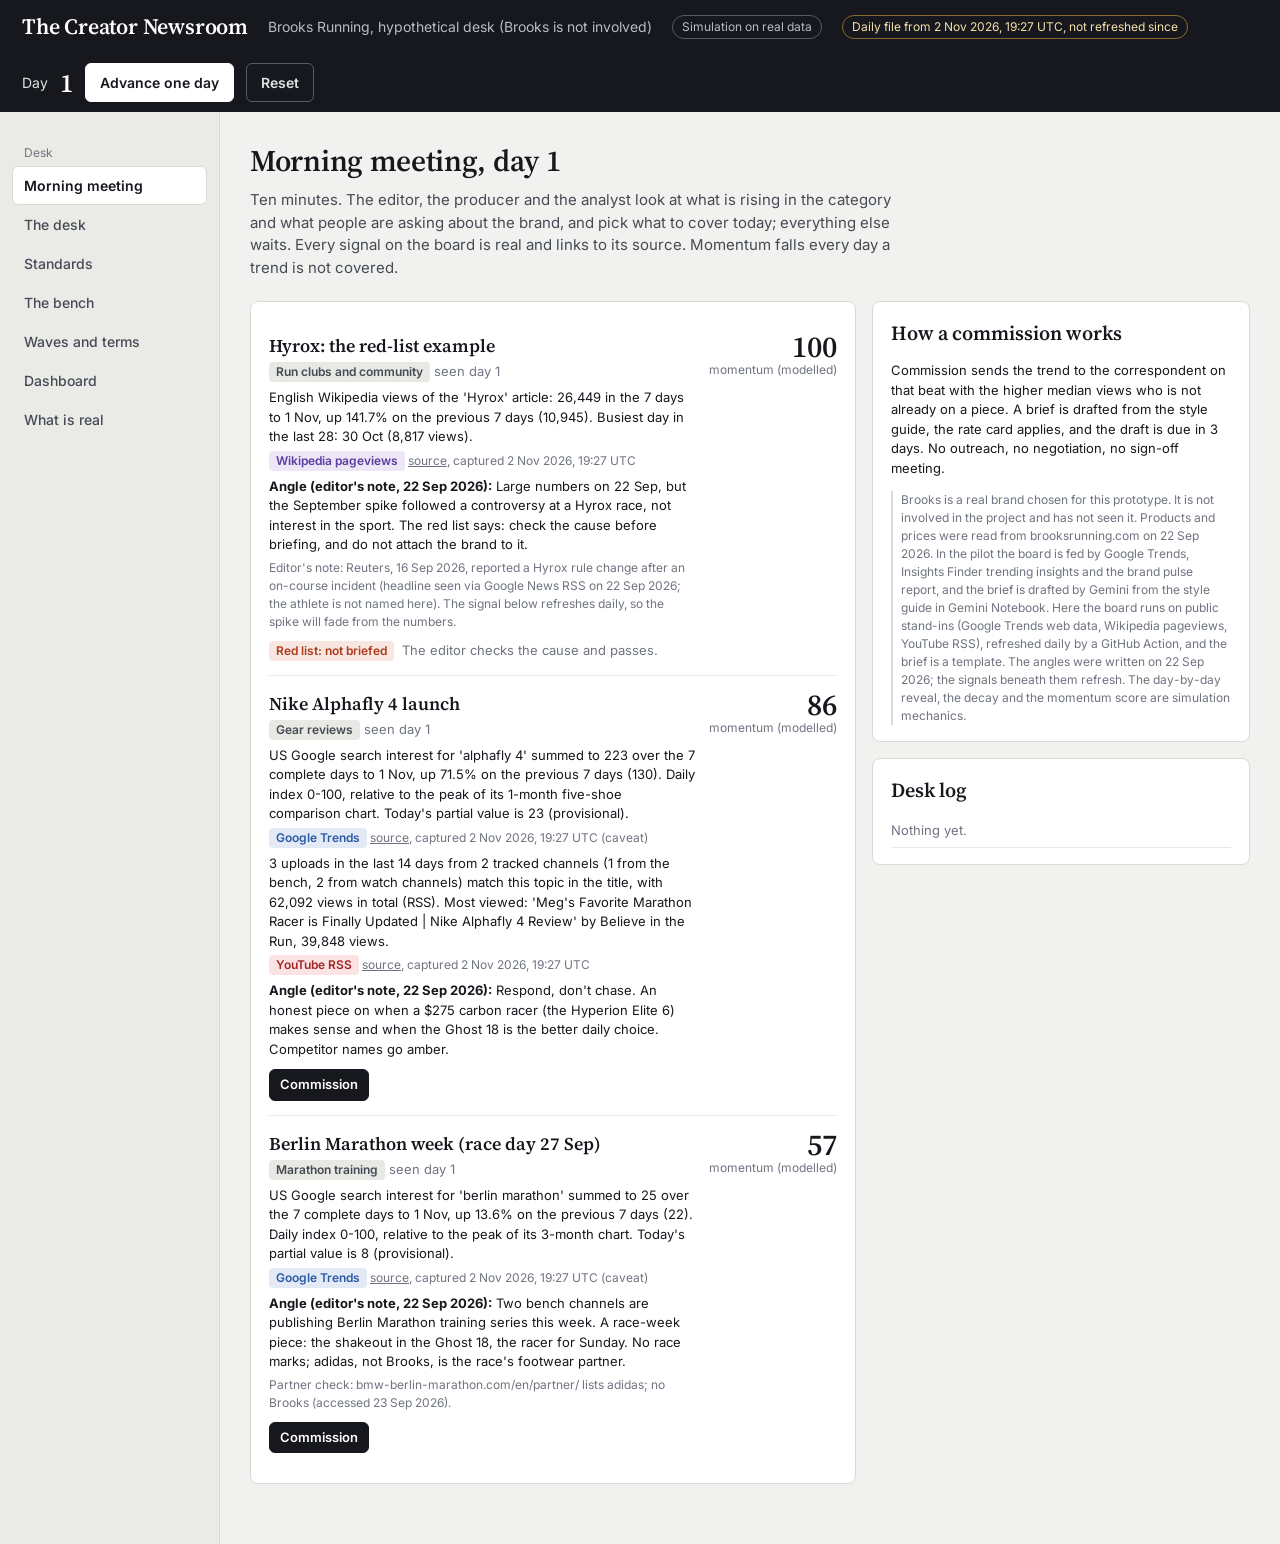
==== commit bca9598f: "Refresh live data (2026-11-02T19:29Z)" ====
--- a/index.html
+++ b/index.html
@@ -156,7 +156,7 @@
 
 <script>
 /* ===================== SNAPSHOT (real data, embedded fallback; generated from data/live.json) ===================== */
-const SNAPSHOT = /*SNAP*/{"schemaVersion":1,"generatedAt":"2026-11-01T15:59:11Z","generator":"scripts/fetch_data.py","embeddedSnapshot":true,"benchNote":"Illustrative bench of 16 real public YouTube channels found through public YouTube search (not through YouTube Creator Partnerships). No channel has any known relationship with Brooks. Rates, fees and turnaround are not public and are not in this file.","summary":{"creators":16,"creatorsStale":0,"trends":51,"trendsStale":0,"sourcesOk":["youtube_rss","youtube_pages","wikimedia","mediawiki","google_trends"],"sourcesPartial":[],"sourcesFailed":[]},"sources":[{"id":"youtube_rss","name":"YouTube channel RSS feeds","url":"https://www.youtube.com/feeds/videos.xml","status":"ok","ok":19,"failed":0,"lastSuccess":"2026-11-01T15:59:11Z","note":"Latest 15 uploads per channel with public view counts. Server-side only (no CORS)."},{"id":"youtube_pages","name":"YouTube channel pages (public subscriber count)","url":"https://www.youtube.com/","status":"ok","ok":16,"failed":0,"lastSuccess":"2026-11-01T15:59:11Z","note":"Subscriber text read from the channel page header; the channel ID on the page must match."},{"id":"wikimedia","name":"Wikimedia Pageviews REST API","url":"https://wikimedia.org/api/rest_v1/metrics/pageviews/per-article/","status":"ok","ok":25,"failed":0,"lastSuccess":"2026-11-01T15:59:11Z","note":"English Wikipedia daily pageviews, agent=user. Also callable from a browser with a plain fetch()."},{"id":"mediawiki","name":"MediaWiki Action API (article title check)","url":"https://en.wikipedia.org/w/api.php","status":"ok","ok":1,"failed":0,"lastSuccess":"2026-11-01T15:59:11Z","note":"Flags configured article titles that were renamed or deleted."},{"id":"google_trends","name":"Google Trends (unofficial web endpoints)","url":"https://trends.google.com/trends/explore","status":"ok","ok":11,"failed":0,"lastSuccess":"2026-11-01T15:59:11Z","note":"Best effort: rate-limited (HTTP 429) and untested from GitHub Actions IPs. Last good values are kept and marked stale on failure."}],"creators":[{"id":"kofuzi","beat":"gear","name":"kofuzi","handle":"@kofuzi","channelId":"UCe43pe3w4L6w3tNMRkWiJBA","url":"https://www.youtube.com/@kofuzi","flags":["Reviews shoes from many brands, competitors included, so exclusivity terms would not fit."],"medianViews15":43307,"uploads30d":9,"uploads30dIsFloor":false,"shortsInLast15":0,"daysSinceLastUpload":1.8,"feedStale":false,"subscribers":243000,"subscribersText":"243K subscribers","subscribersCapturedAt":"2026-11-01T15:59:11Z","subscribersStale":false,"stale":false,"lastSuccess":"2026-11-01T15:59:11Z"},{"id":"doctorsofrunning","beat":"gear","name":"Doctors of Running","handle":"@DoctorsofRunning","channelId":"UCpUtRsyAx5rluUDmF4k_gHw","url":"https://www.youtube.com/@DoctorsofRunning","flags":["Reviews shoes from many brands, competitors included, so exclusivity terms would not fit."],"medianViews15":8346,"uploads30d":11,"uploads30dIsFloor":false,"shortsInLast15":2,"daysSinceLastUpload":0.1,"feedStale":false,"subscribers":50900,"subscribersText":"50.9K subscribers","subscribersCapturedAt":"2026-11-01T15:59:11Z","subscribersStale":false,"stale":false,"lastSuccess":"2026-11-01T15:59:11Z"},{"id":"keltieoconnor","beat":"beginner","name":"Keltie O'Connor","handle":"@KeltieOConnor","channelId":"UC9zEqIwv7yPQ8IlzNYpB_Aw","url":"https://www.youtube.com/@KeltieOConnor","flags":["General fitness and lifestyle channel, not a dedicated running channel. In the beginner beat for its reach to people who do not run yet; do not call it a running creator."],"medianViews15":85082,"uploads30d":11,"uploads30dIsFloor":false,"shortsInLast15":9,"daysSinceLastUpload":0.0,"feedStale":false,"subscribers":775000,"subscribersText":"775K subscribers","subscribersCapturedAt":"2026-11-01T15:59:11Z","subscribersStale":false,"stale":false,"lastSuccess":"2026-11-01T15:59:11Z"},{"id":"nk-medani","beat":"beginner","name":"NK Medani","handle":"@nk.medani","channelId":"UCNhvxFNlvV3RwR7f3TdAunA","url":"https://www.youtube.com/@nk.medani","flags":[],"medianViews15":7091,"uploads30d":5,"uploads30dIsFloor":false,"shortsInLast15":1,"daysSinceLastUpload":6.8,"feedStale":false,"subscribers":26400,"subscribersText":"26.4K subscribers","subscribersCapturedAt":"2026-11-01T15:59:11Z","subscribersStale":false,"stale":false,"lastSuccess":"2026-11-01T15:59:11Z"},{"id":"philybowden","beat":"marathon","name":"Phily Bowden","handle":"@PhilyBowden","channelId":"UCzCCsm1ry8no4j-gS6TgySQ","url":"https://www.youtube.com/@PhilyBowden","flags":[],"medianViews15":119272,"uploads30d":9,"uploads30dIsFloor":false,"shortsInLast15":7,"daysSinceLastUpload":1.0,"feedStale":false,"subscribers":227000,"subscribersText":"227K subscribers","subscribersCapturedAt":"2026-11-01T15:59:11Z","subscribersStale":false,"stale":false,"lastSuccess":"2026-11-01T15:59:11Z"},{"id":"benisrunning","beat":"marathon","name":"Ben Is Running","handle":"@BenIsRunning","channelId":"UC-vlZFFRyWKx-d3LpoAhNfg","url":"https://www.youtube.com/@BenIsRunning","flags":[],"medianViews15":65586,"uploads30d":4,"uploads30dIsFloor":false,"shortsInLast15":3,"daysSinceLastUpload":8.0,"feedStale":false,"subscribers":159000,"subscribersText":"159K subscribers","subscribersCapturedAt":"2026-11-01T15:59:11Z","subscribersStale":false,"stale":false,"lastSuccess":"2026-11-01T15:59:11Z"},{"id":"jeffpelletier","beat":"trail","name":"Jeff Pelletier","handle":"@JeffPelletier","channelId":"UCNKMpnM_Yvf6E-Hhf9btYqA","url":"https://www.youtube.com/@JeffPelletier","flags":[],"medianViews15":38894,"uploads30d":2,"uploads30dIsFloor":false,"shortsInLast15":6,"daysSinceLastUpload":5.8,"feedStale":false,"subscribers":175000,"subscribersText":"175K subscribers","subscribersCapturedAt":"2026-11-01T15:59:11Z","subscribersStale":false,"stale":false,"lastSuccess":"2026-11-01T15:59:11Z"},{"id":"run4adventure","beat":"trail","name":"Run4Adventure","handle":"@Run4Adventure","channelId":"UCGMbTnk82pK0vmITB5LtiPw","url":"https://www.youtube.com/@Run4Adventure","flags":["A 2026-08-27 livestream title says 'powered by SCOTT Running' (SCOTT sells trail shoes). Relationship unverified.","Reviews shoes from many brands, competitors included, so exclusivity terms would not fit."],"medianViews15":11434,"uploads30d":12,"uploads30dIsFloor":false,"shortsInLast15":1,"daysSinceLastUpload":0.9,"feedStale":false,"subscribers":70400,"subscribersText":"70.4K subscribers","subscribersCapturedAt":"2026-11-01T15:59:11Z","subscribersStale":false,"stale":false,"lastSuccess":"2026-11-01T15:59:11Z"},{"id":"noahanderson14","beat":"community","name":"Noah Anderson","handle":"@noahanderson14","channelId":"UC3B5F11oEtOwI-jXpwT0kHg","url":"https://www.youtube.com/@noahanderson14","flags":[],"medianViews15":134895,"uploads30d":15,"uploads30dIsFloor":true,"shortsInLast15":13,"daysSinceLastUpload":2.1,"feedStale":false,"subscribers":549000,"subscribersText":"549K subscribers","subscribersCapturedAt":"2026-11-01T15:59:11Z","subscribersStale":false,"stale":false,"lastSuccess":"2026-11-01T15:59:11Z"},{"id":"crownmyrun","beat":"community","name":"Crown my Run","handle":"@CrownMyRun","channelId":"UCV9Gjy-Ec1cWMaR_J0KSFXg","url":"https://www.youtube.com/@CrownMyRun","flags":["Below the 20k-subscriber floor (14.7K on 2026-09-22). Kept because no active run-club or parkrun channel between 20k and 200k was found; nearest 20k+ swap is Flora Beverley (@FloraBeverley)."],"medianViews15":11764,"uploads30d":4,"uploads30dIsFloor":false,"shortsInLast15":3,"daysSinceLastUpload":4.9,"feedStale":false,"subscribers":14800,"subscribersText":"14.8K subscribers","subscribersCapturedAt":"2026-11-01T15:59:11Z","subscribersStale":false,"stale":false,"lastSuccess":"2026-11-01T15:59:11Z"},{"id":"allie-ostrander","beat":"womens","name":"Allie Ostrander","handle":"@allie_ostrander","channelId":"UCn5hg2riwFTCNif80JbaA8A","url":"https://www.youtube.com/@allie_ostrander","flags":[],"medianViews15":122359,"uploads30d":11,"uploads30dIsFloor":false,"shortsInLast15":9,"daysSinceLastUpload":3.9,"feedStale":false,"subscribers":141000,"subscribersText":"141K subscribers","subscribersCapturedAt":"2026-11-01T15:59:11Z","subscribersStale":false,"stale":false,"lastSuccess":"2026-11-01T15:59:11Z"},{"id":"hannahtrenches","beat":"womens","name":"Hannah Trenches","handle":"@hannahtrenches","channelId":"UCMbAwEnxe3yIJq06H8Ft5rg","url":"https://www.youtube.com/@hannahtrenches","flags":["A 2026-09-10 title promotes a Gymshark discount code (apparel, not footwear)."],"medianViews15":23712,"uploads30d":9,"uploads30dIsFloor":false,"shortsInLast15":12,"daysSinceLastUpload":2.9,"feedStale":false,"subscribers":27300,"subscribersText":"27.3K subscribers","subscribersCapturedAt":"2026-11-01T15:59:11Z","subscribersStale":false,"stale":false,"lastSuccess":"2026-11-01T15:59:11Z"},{"id":"jamesdunne","beat":"recovery","name":"James Dunne","handle":"@JamesDunne","channelId":"UCEBjuHm_Z6hz8Q6C_dm8bSg","url":"https://www.youtube.com/@JamesDunne","flags":[],"medianViews15":305612,"uploads30d":0,"uploads30dIsFloor":false,"shortsInLast15":0,"daysSinceLastUpload":70.4,"feedStale":false,"subscribers":311000,"subscribersText":"311K subscribers","subscribersCapturedAt":"2026-11-01T15:59:11Z","subscribersStale":false,"stale":false,"lastSuccess":"2026-11-01T15:59:11Z"},{"id":"runbetterwithash","beat":"recovery","name":"Run Better with Ash","handle":"@RunBetterwithAsh","channelId":"UCB2zycIY_qMKZjlE98zO4gg","url":"https://www.youtube.com/@RunBetterwithAsh","flags":[],"medianViews15":5653,"uploads30d":12,"uploads30dIsFloor":false,"shortsInLast15":0,"daysSinceLastUpload":2.0,"feedStale":false,"subscribers":190000,"subscribersText":"190K subscribers","subscribersCapturedAt":"2026-11-01T15:59:11Z","subscribersStale":false,"stale":false,"lastSuccess":"2026-11-01T15:59:11Z"},{"id":"andirenay","beat":"shorts","name":"Andi Renay","handle":"@andirenay","channelId":"UCuchAnfKNzuKQ0T6pBQqurQ","url":"https://www.youtube.com/@andirenay","flags":["Her channel description says she is 21 and runs at FAU. If she is a current college athlete, her school's and the NCAA's NIL rules would apply to any paid deal; not verified."],"medianViews15":9041,"uploads30d":15,"uploads30dIsFloor":true,"shortsInLast15":15,"daysSinceLastUpload":0.1,"feedStale":false,"subscribers":136000,"subscribersText":"136K subscribers","subscribersCapturedAt":"2026-11-01T15:59:11Z","subscribersStale":false,"stale":false,"lastSuccess":"2026-11-01T15:59:11Z"},{"id":"thefashionjogger","beat":"shorts","name":"The Fashion Jogger","handle":"@TheFashionJogger","channelId":"UC6khvHxqs_5VySwJ6amtG8Q","url":"https://www.youtube.com/@TheFashionJogger","flags":["A 2026-09-21 title tags @nikerunning and @nike on a Nike Alphafly 4 video. Any Nike relationship is unverified."],"medianViews15":51707,"uploads30d":15,"uploads30dIsFloor":true,"shortsInLast15":15,"daysSinceLastUpload":0.9,"feedStale":false,"subscribers":1620000,"subscribersText":"1.62M subscribers","subscribersCapturedAt":"2026-11-01T15:59:11Z","subscribersStale":false,"stale":false,"lastSuccess":"2026-11-01T15:59:11Z"}],"trends":[{"id":"wm-hyrox","topic":"Hyrox (fitness racing)","signal_text":"English Wikipedia views of the 'Hyrox' article: 25,871 in the 7 days to 31 Oct, up 163.6% on the previous 7 days (9,815). Busiest day in the last 28: 30 Oct (8,817 views).","metric":"English Wikipedia pageviews (agent=user), sum of the last 7 complete days","value":25871,"change_pct":163.6,"window":"2026-10-25 to 2026-10-31 vs 2026-10-18 to 2026-10-24","source_name":"Wikimedia Pageviews REST API","source_url":"https://wikimedia.org/api/rest_v1/metrics/pageviews/per-article/en.wikipedia/all-access/user/Hyrox/daily/20260829/20261031","captured":"2026-11-01T15:59:11Z","stale":false,"lastSuccess":"2026-11-01T15:59:11Z","article":"Hyrox","articleUrl":"https://en.wikipedia.org/wiki/Hyrox","note":"Research on 2026-09-22 found the September 2026 spike was driven by a controversy (a red-list example, not a brief). Check the cause of any spike before briefing.","caveats":[]},{"id":"wm-half-marathon","topic":"Half marathon","signal_text":"English Wikipedia views of the 'Half marathon' article: 2,810 in the 7 days to 31 Oct, up 4.6% on the previous 7 days (2,687). Busiest day in the last 28: 11 Oct (855 views).","metric":"English Wikipedia pageviews (agent=user), sum of the last 7 complete days","value":2810,"change_pct":4.6,"window":"2026-10-25 to 2026-10-31 vs 2026-10-18 to 2026-10-24","source_name":"Wikimedia Pageviews REST API","source_url":"https://wikimedia.org/api/rest_v1/metrics/pageviews/per-article/en.wikipedia/all-access/user/Half_marathon/daily/20260829/20261031","captured":"2026-11-01T15:59:11Z","stale":false,"lastSuccess":"2026-11-01T15:59:11Z","article":"Half_marathon","articleUrl":"https://en.wikipedia.org/wiki/Half_marathon","note":null,"caveats":[]},{"id":"wm-nyc-marathon","topic":"New York City Marathon","signal_text":"English Wikipedia views of the 'New York City Marathon' article: 7,153 in the 7 days to 31 Oct, up 205.0% on the previous 7 days (2,345). Busiest day in the last 28: 31 Oct (2,067 views).","metric":"English Wikipedia pageviews (agent=user), sum of the last 7 complete days","value":7153,"change_pct":205.0,"window":"2026-10-25 to 2026-10-31 vs 2026-10-18 to 2026-10-24","source_name":"Wikimedia Pageviews REST API","source_url":"https://wikimedia.org/api/rest_v1/metrics/pageviews/per-article/en.wikipedia/all-access/user/New_York_City_Marathon/daily/20260829/20261031","captured":"2026-11-01T15:59:11Z","stale":false,"lastSuccess":"2026-11-01T15:59:11Z","article":"New_York_City_Marathon","articleUrl":"https://en.wikipedia.org/wiki/New_York_City_Marathon","note":null,"caveats":[]},{"id":"wm-strava","topic":"Strava","signal_text":"English Wikipedia views of the 'Strava' article: 2,085 in the 7 days to 31 Oct, down 1.7% on the previous 7 days (2,121). Busiest day in the last 28: 5 Oct (388 views).","metric":"English Wikipedia pageviews (agent=user), sum of the last 7 complete days","value":2085,"change_pct":-1.7,"window":"2026-10-25 to 2026-10-31 vs 2026-10-18 to 2026-10-24","source_name":"Wikimedia Pageviews REST API","source_url":"https://wikimedia.org/api/rest_v1/metrics/pageviews/per-article/en.wikipedia/all-access/user/Strava/daily/20260829/20261031","captured":"2026-11-01T15:59:11Z","stale":false,"lastSuccess":"2026-11-01T15:59:11Z","article":"Strava","articleUrl":"https://en.wikipedia.org/wiki/Strava","note":null,"caveats":[]},{"id":"wm-plantar-fasciitis","topic":"Plantar fasciitis (health topic: claims register applies)","signal_text":"English Wikipedia views of the 'Plantar fasciitis' article: 3,419 in the 7 days to 31 Oct, down 1.3% on the previous 7 days (3,463). Busiest day in the last 28: 22 Oct (559 views).","metric":"English Wikipedia pageviews (agent=user), sum of the last 7 complete days","value":3419,"change_pct":-1.3,"window":"2026-10-25 to 2026-10-31 vs 2026-10-18 to 2026-10-24","source_name":"Wikimedia Pageviews REST API","source_url":"https://wikimedia.org/api/rest_v1/metrics/pageviews/per-article/en.wikipedia/all-access/user/Plantar_fasciitis/daily/20260829/20261031","captured":"2026-11-01T15:59:11Z","stale":false,"lastSuccess":"2026-11-01T15:59:11Z","article":"Plantar_fasciitis","articleUrl":"https://en.wikipedia.org/wiki/Plantar_fasciitis","note":null,"caveats":[]},{"id":"gt-trail-running-shoes","topic":"Trail running shoes","signal_text":"US Google search interest for 'trail running shoes' summed to 150 over the 7 complete days to 31 Oct, down 6.2% on the previous 7 days (160). Daily index 0-100, relative to the peak of its 3-month chart. Today's partial value is 34 (provisional).","metric":"Google Trends US search interest (0-100 index, 3-month chart), sum of the last 7 complete days","value":150,"change_pct":-6.2,"window":"2026-10-25 to 2026-10-31 vs 2026-10-18 to 2026-10-24","source_name":"Google Trends (unofficial web endpoints, best effort)","source_url":"https://trends.google.com/trends/explore?date=today%203-m&geo=US&q=trail%20running%20shoes","captured":"2026-11-01T15:59:11Z","stale":false,"lastSuccess":"2026-11-01T15:59:11Z","caveats":["Index values are relative to the peak of this chart only; do not compare them with other charts."],"keyword":"trail running shoes","partialToday":{"date":"2026-11-01","value":34}},{"id":"gt-run-club","topic":"Run clubs","signal_text":"US Google search interest for 'run club' summed to 433 over the 7 complete days to 31 Oct, down 17.4% on the previous 7 days (524). Daily index 0-100, relative to the peak of its 3-month chart. Today's partial value is 49 (provisional).","metric":"Google Trends US search interest (0-100 index, 3-month chart), sum of the last 7 complete days","value":433,"change_pct":-17.4,"window":"2026-10-25 to 2026-10-31 vs 2026-10-18 to 2026-10-24","source_name":"Google Trends (unofficial web endpoints, best effort)","source_url":"https://trends.google.com/trends/explore?date=today%203-m&geo=US&q=run%20club","captured":"2026-11-01T15:59:11Z","stale":false,"lastSuccess":"2026-11-01T15:59:11Z","caveats":["Index values are relative to the peak of this chart only; do not compare them with other charts."],"keyword":"run club","partialToday":{"date":"2026-11-01","value":49}},{"id":"gt-couch-to-5k","topic":"Couch to 5K","signal_text":"US Google search interest for 'couch to 5k' summed to 336 over the 7 complete days to 31 Oct, down 1.5% on the previous 7 days (341). Daily index 0-100, relative to the peak of its 3-month chart. Today's partial value is 43 (provisional).","metric":"Google Trends US search interest (0-100 index, 3-month chart), sum of the last 7 complete days","value":336,"change_pct":-1.5,"window":"2026-10-25 to 2026-10-31 vs 2026-10-18 to 2026-10-24","source_name":"Google Trends (unofficial web endpoints, best effort)","source_url":"https://trends.google.com/trends/explore?date=today%203-m&geo=US&q=couch%20to%205k","captured":"2026-11-01T15:59:11Z","stale":false,"lastSuccess":"2026-11-01T15:59:11Z","caveats":["Index values are relative to the peak of this chart only; do not compare them with other charts."],"keyword":"couch to 5k","partialToday":{"date":"2026-11-01","value":43}},{"id":"gt-zone-2-running","topic":"Zone 2 running","signal_text":"US Google search interest for 'zone 2 running' summed to 259 over the 7 complete days to 31 Oct, down 11.3% on the previous 7 days (292). Daily index 0-100, relative to the peak of its 3-month chart. Today's partial value is 25 (provisional).","metric":"Google Trends US search interest (0-100 index, 3-month chart), sum of the last 7 complete days","value":259,"change_pct":-11.3,"window":"2026-10-25 to 2026-10-31 vs 2026-10-18 to 2026-10-24","source_name":"Google Trends (unofficial web endpoints, best effort)","source_url":"https://trends.google.com/trends/explore?date=today%203-m&geo=US&q=zone%202%20running","captured":"2026-11-01T15:59:11Z","stale":false,"lastSuccess":"2026-11-01T15:59:11Z","caveats":["Index values are relative to the peak of this chart only; do not compare them with other charts."],"keyword":"zone 2 running","partialToday":{"date":"2026-11-01","value":25}},{"id":"gt-berlin-marathon","topic":"Berlin Marathon","signal_text":"US Google search interest for 'berlin marathon' summed to 21 over the 7 complete days to 31 Oct, down 8.7% on the previous 7 days (23). Daily index 0-100, relative to the peak of its 3-month chart. Today's partial value is 4 (provisional).","metric":"Google Trends US search interest (0-100 index, 3-month chart), sum of the last 7 complete days","value":21,"change_pct":-8.7,"window":"2026-10-25 to 2026-10-31 vs 2026-10-18 to 2026-10-24","source_name":"Google Trends (unofficial web endpoints, best effort)","source_url":"https://trends.google.com/trends/explore?date=today%203-m&geo=US&q=berlin%20marathon","captured":"2026-11-01T15:59:11Z","stale":false,"lastSuccess":"2026-11-01T15:59:11Z","caveats":["Index values are relative to the peak of this chart only; do not compare them with other charts."],"keyword":"berlin marathon","partialToday":{"date":"2026-11-01","value":4}},{"id":"gt-chicago-marathon","topic":"Chicago Marathon","signal_text":"US Google search interest for 'chicago marathon' summed to 12 over the 7 complete days to 31 Oct, down 29.4% on the previous 7 days (17). Daily index 0-100, relative to the peak of its 3-month chart. Today's partial value is 2 (provisional).","metric":"Google Trends US search interest (0-100 index, 3-month chart), sum of the last 7 complete days","value":12,"change_pct":-29.4,"window":"2026-10-25 to 2026-10-31 vs 2026-10-18 to 2026-10-24","source_name":"Google Trends (unofficial web endpoints, best effort)","source_url":"https://trends.google.com/trends/explore?date=today%203-m&geo=US&q=chicago%20marathon","captured":"2026-11-01T15:59:11Z","stale":false,"lastSuccess":"2026-11-01T15:59:11Z","caveats":["Index values are relative to the peak of this chart only; do not compare them with other charts."],"keyword":"chicago marathon","partialToday":{"date":"2026-11-01","value":2}},{"id":"gt-nyc-marathon","topic":"New York City Marathon","signal_text":"US Google search interest for 'nyc marathon' summed to 65 over the 7 complete days to 31 Oct, up 225.0% on the previous 7 days (20). Daily index 0-100, relative to the peak of its 3-month chart. Today's partial value is 100 (provisional).","metric":"Google Trends US search interest (0-100 index, 3-month chart), sum of the last 7 complete days","value":65,"change_pct":225.0,"window":"2026-10-25 to 2026-10-31 vs 2026-10-18 to 2026-10-24","source_name":"Google Trends (unofficial web endpoints, best effort)","source_url":"https://trends.google.com/trends/explore?date=today%203-m&geo=US&q=nyc%20marathon","captured":"2026-11-01T15:59:11Z","stale":false,"lastSuccess":"2026-11-01T15:59:11Z","caveats":["Index values are relative to the peak of this chart only; do not compare them with other charts."],"keyword":"nyc marathon","partialToday":{"date":"2026-11-01","value":100}},{"id":"gt-shoes-ghost-18","topic":"Brooks Ghost 18","signal_text":"US Google search interest for 'ghost 18' summed to 460 over the 7 complete days to 31 Oct, down 1.7% on the previous 7 days (468). Daily index 0-100, relative to the peak of its 1-month five-shoe comparison chart. Today's partial value is 72 (provisional).","metric":"Google Trends US search interest (0-100 index, 1-month five-shoe comparison chart), sum of the last 7 complete days","value":460,"change_pct":-1.7,"window":"2026-10-25 to 2026-10-31 vs 2026-10-18 to 2026-10-24","source_name":"Google Trends (unofficial web endpoints, best effort)","source_url":"https://trends.google.com/trends/explore?date=today%201-m&geo=US&q=ghost%2018%2Chyperion%20elite%206%2Cclifton%2011%2Calphafly%204%2Cadios%20pro%205","captured":"2026-11-01T15:59:11Z","stale":false,"lastSuccess":"2026-11-01T15:59:11Z","caveats":["Index values are relative to the peak of this chart only; do not compare them with other charts.","The bare keyword 'ghost 18' can also catch searches unrelated to the shoe; read it as an upper bound."],"keyword":"ghost 18","partialToday":{"date":"2026-11-01","value":72}},{"id":"gt-shoes-alphafly-4","topic":"Nike Alphafly 4 (competitor)","signal_text":"US Google search interest for 'alphafly 4' summed to 232 over the 7 complete days to 31 Oct, up 69.3% on the previous 7 days (137). Daily index 0-100, relative to the peak of its 1-month five-shoe comparison chart. Today's partial value is 18 (provisional).","metric":"Google Trends US search interest (0-100 index, 1-month five-shoe comparison chart), sum of the last 7 complete days","value":232,"change_pct":69.3,"window":"2026-10-25 to 2026-10-31 vs 2026-10-18 to 2026-10-24","source_name":"Google Trends (unofficial web endpoints, best effort)","source_url":"https://trends.google.com/trends/explore?date=today%201-m&geo=US&q=ghost%2018%2Chyperion%20elite%206%2Cclifton%2011%2Calphafly%204%2Cadios%20pro%205","captured":"2026-11-01T15:59:11Z","stale":false,"lastSuccess":"2026-11-01T15:59:11Z","caveats":["Index values are relative to the peak of this chart only; do not compare them with other charts."],"keyword":"alphafly 4","partialToday":{"date":"2026-11-01","value":18}},{"id":"gt-shoes-adios-pro-5","topic":"adidas Adios Pro 5 (competitor)","signal_text":"US Google search interest for 'adios pro 5' summed to 74 over the 7 complete days to 31 Oct, down 5.1% on the previous 7 days (78). Daily index 0-100, relative to the peak of its 1-month five-shoe comparison chart. Today's partial value is 10 (provisional).","metric":"Google Trends US search interest (0-100 index, 1-month five-shoe comparison chart), sum of the last 7 complete days","value":74,"change_pct":-5.1,"window":"2026-10-25 to 2026-10-31 vs 2026-10-18 to 2026-10-24","source_name":"Google Trends (unofficial web endpoints, best effort)","source_url":"https://trends.google.com/trends/explore?date=today%201-m&geo=US&q=ghost%2018%2Chyperion%20elite%206%2Cclifton%2011%2Calphafly%204%2Cadios%20pro%205","captured":"2026-11-01T15:59:11Z","stale":false,"lastSuccess":"2026-11-01T15:59:11Z","caveats":["Index values are relative to the peak of this chart only; do not compare them with other charts."],"keyword":"adios pro 5","partialToday":{"date":"2026-11-01","value":10}},{"id":"yt-bench-fastest-short","topic":"Fastest-moving bench Short this week","signal_text":"'#run #runner #running #workout #track #relatable #fitness #funny #jokes #comedy #skit' by Andi Renay (shorts beat) has 276,802 views (RSS) 2.6 days after publishing, about 104,985 a day: the fastest of 22 bench Shorts published in the last 7 days and at least 24 hours old.","metric":"YouTube views (RSS) per day since publish","value":104985,"change_pct":null,"window":"Short uploads published 2026-10-25 to 2026-11-01, at least 24 hours old","source_name":"YouTube channel RSS feed (Andi Renay)","source_url":"https://www.youtube.com/shorts/2KHEWwUc8tY","captured":"2026-11-01T15:59:11Z","stale":false,"lastSuccess":"2026-11-01T15:59:11Z","caveats":[]},{"id":"yt-kw-alphafly-4","topic":"Nike Alphafly 4 launch (competitor)","signal_text":"2 uploads in the last 14 days from 2 tracked channels (1 from the bench, 1 from watch channels) match this topic in the title, with 55,525 views in total (RSS). Most viewed: 'Meg's Favorite Marathon Racer is Finally Updated | Nike Alphafly 4 Review' by Believe in the Run, 38,642 views.","metric":"YouTube views (RSS) summed over matching uploads published in the last 14 days","value":55525,"change_pct":null,"window":"uploads published 2026-10-18 to 2026-11-01","source_name":"YouTube channel RSS feeds (16 bench + 3 watch channels: Believe in the Run, The Run Testers, Ben Parkes)","source_url":"https://www.youtube.com/watch?v=UDBuVNORxh0","captured":"2026-11-01T15:59:11Z","stale":false,"lastSuccess":"2026-11-01T15:59:11Z","caveats":["Keyword match on video titles; a match does not mean the video is about the brand or product.","The feed holds only each channel's latest 15 uploads; Andi Renay, The Run Testers posted more than that in 14 days, so their counts are floors."]},{"id":"yt-kw-adios-pro-5","topic":"adidas Adios Pro 5 launch (competitor)","signal_text":"2 uploads in the last 14 days from 1 tracked channel (0 from the bench, 2 from watch channels) match this topic in the title, with 25,665 views in total (RSS). Most viewed: 'Between 2 Shoes | Adidas Adizero Adios Pro 5 vs. Adios Pro 4' by Believe in the Run, 19,088 views.","metric":"YouTube views (RSS) summed over matching uploads published in the last 14 days","value":25665,"change_pct":null,"window":"uploads published 2026-10-18 to 2026-11-01","source_name":"YouTube channel RSS feeds (16 bench + 3 watch channels: Believe in the Run, The Run Testers, Ben Parkes)","source_url":"https://www.youtube.com/watch?v=dCPcjC9U9Bw","captured":"2026-11-01T15:59:11Z","stale":false,"lastSuccess":"2026-11-01T15:59:11Z","caveats":["Keyword match on video titles; a match does not mean the video is about the brand or product.","The feed holds only each channel's latest 15 uploads; Andi Renay, The Run Testers posted more than that in 14 days, so their counts are floors."]},{"id":"yt-kw-beginner","topic":"Beginner running","signal_text":"3 uploads in the last 14 days from 2 tracked channels (3 from the bench, 0 from watch channels) match this topic in the title, with 89,928 views in total (RSS). Most viewed: 'I Wish I Knew THIS Before My FIRST Half Marathon- 7 BEGINNER TIPS!' by Ben Is Running, 68,688 views.","metric":"YouTube views (RSS) summed over matching uploads published in the last 14 days","value":89928,"change_pct":null,"window":"uploads published 2026-10-18 to 2026-11-01","source_name":"YouTube channel RSS feeds (16 bench + 3 watch channels: Believe in the Run, The Run Testers, Ben Parkes)","source_url":"https://www.youtube.com/watch?v=vkCDbseU6Xs","captured":"2026-11-01T15:59:11Z","stale":false,"lastSuccess":"2026-11-01T15:59:11Z","caveats":["Keyword match on video titles; a match does not mean the video is about the brand or product.","The feed holds only each channel's latest 15 uploads; Andi Renay, The Run Testers posted more than that in 14 days, so their counts are floors."]},{"id":"yt-kw-trail-ultra","topic":"Trail and ultra","signal_text":"6 uploads in the last 14 days from 4 tracked channels (5 from the bench, 1 from watch channels) match this topic in the title, with 324,931 views in total (RSS). Most viewed: 'Day 0 hiking the fisherman's trail' by Noah Anderson, 134,895 views.","metric":"YouTube views (RSS) summed over matching uploads published in the last 14 days","value":324931,"change_pct":null,"window":"uploads published 2026-10-18 to 2026-11-01","source_name":"YouTube channel RSS feeds (16 bench + 3 watch channels: Believe in the Run, The Run Testers, Ben Parkes)","source_url":"https://www.youtube.com/shorts/gIc6omUnAVc","captured":"2026-11-01T15:59:11Z","stale":false,"lastSuccess":"2026-11-01T15:59:11Z","caveats":["Keyword match on video titles; a match does not mean the video is about the brand or product.","The feed holds only each channel's latest 15 uploads; Andi Renay, The Run Testers posted more than that in 14 days, so their counts are floors."]},{"id":"yt-kw-injury-recovery","topic":"Injury, pain and recovery (health topic: claims register applies)","signal_text":"6 uploads in the last 14 days from 2 tracked channels (6 from the bench, 0 from watch channels) match this topic in the title, with 45,649 views in total (RSS). Most viewed: 'realistic week of marathon training *diet, workouts, outfits* a beginner runner (post knee surgery)' by NK Medani, 14,149 views.","metric":"YouTube views (RSS) summed over matching uploads published in the last 14 days","value":45649,"change_pct":null,"window":"uploads published 2026-10-18 to 2026-11-01","source_name":"YouTube channel RSS feeds (16 bench + 3 watch channels: Believe in the Run, The Run Testers, Ben Parkes)","source_url":"https://www.youtube.com/watch?v=6toV0msjfGg","captured":"2026-11-01T15:59:11Z","stale":false,"lastSuccess":"2026-11-01T15:59:11Z","caveats":["Keyword match on video titles; a match does not mean the video is about the brand or product.","The feed holds only each channel's latest 15 uploads; Andi Renay, The Run Testers posted more than that in 14 days, so their counts are floors."]}]}/*SNAP*/;
+const SNAPSHOT = /*SNAP*/{"schemaVersion":1,"generatedAt":"2026-11-02T19:27:35Z","generator":"scripts/fetch_data.py","embeddedSnapshot":true,"benchNote":"Illustrative bench of 16 real public YouTube channels found through public YouTube search (not through YouTube Creator Partnerships). No channel has any known relationship with Brooks. Rates, fees and turnaround are not public and are not in this file.","summary":{"creators":16,"creatorsStale":0,"trends":51,"trendsStale":0,"sourcesOk":["youtube_rss","youtube_pages","wikimedia","mediawiki","google_trends"],"sourcesPartial":[],"sourcesFailed":[]},"sources":[{"id":"youtube_rss","name":"YouTube channel RSS feeds","url":"https://www.youtube.com/feeds/videos.xml","status":"ok","ok":19,"failed":0,"lastSuccess":"2026-11-02T19:27:35Z","note":"Latest 15 uploads per channel with public view counts. Server-side only (no CORS)."},{"id":"youtube_pages","name":"YouTube channel pages (public subscriber count)","url":"https://www.youtube.com/","status":"ok","ok":16,"failed":0,"lastSuccess":"2026-11-02T19:27:35Z","note":"Subscriber text read from the channel page header; the channel ID on the page must match."},{"id":"wikimedia","name":"Wikimedia Pageviews REST API","url":"https://wikimedia.org/api/rest_v1/metrics/pageviews/per-article/","status":"ok","ok":25,"failed":0,"lastSuccess":"2026-11-02T19:27:35Z","note":"English Wikipedia daily pageviews, agent=user. Also callable from a browser with a plain fetch()."},{"id":"mediawiki","name":"MediaWiki Action API (article title check)","url":"https://en.wikipedia.org/w/api.php","status":"ok","ok":1,"failed":0,"lastSuccess":"2026-11-02T19:27:35Z","note":"Flags configured article titles that were renamed or deleted."},{"id":"google_trends","name":"Google Trends (unofficial web endpoints)","url":"https://trends.google.com/trends/explore","status":"ok","ok":11,"failed":0,"lastSuccess":"2026-11-02T19:27:35Z","note":"Best effort: rate-limited (HTTP 429) and untested from GitHub Actions IPs. Last good values are kept and marked stale on failure."}],"creators":[{"id":"kofuzi","beat":"gear","name":"kofuzi","handle":"@kofuzi","channelId":"UCe43pe3w4L6w3tNMRkWiJBA","url":"https://www.youtube.com/@kofuzi","flags":["Reviews shoes from many brands, competitors included, so exclusivity terms would not fit."],"medianViews15":43836,"uploads30d":10,"uploads30dIsFloor":false,"shortsInLast15":0,"daysSinceLastUpload":0.3,"feedStale":false,"subscribers":243000,"subscribersText":"243K subscribers","subscribersCapturedAt":"2026-11-02T19:27:35Z","subscribersStale":false,"stale":false,"lastSuccess":"2026-11-02T19:27:35Z"},{"id":"doctorsofrunning","beat":"gear","name":"Doctors of Running","handle":"@DoctorsofRunning","channelId":"UCpUtRsyAx5rluUDmF4k_gHw","url":"https://www.youtube.com/@DoctorsofRunning","flags":["Reviews shoes from many brands, competitors included, so exclusivity terms would not fit."],"medianViews15":8379,"uploads30d":11,"uploads30dIsFloor":false,"shortsInLast15":2,"daysSinceLastUpload":1.2,"feedStale":false,"subscribers":50900,"subscribersText":"50.9K subscribers","subscribersCapturedAt":"2026-11-02T19:27:35Z","subscribersStale":false,"stale":false,"lastSuccess":"2026-11-02T19:27:35Z"},{"id":"keltieoconnor","beat":"beginner","name":"Keltie O'Connor","handle":"@KeltieOConnor","channelId":"UC9zEqIwv7yPQ8IlzNYpB_Aw","url":"https://www.youtube.com/@KeltieOConnor","flags":["General fitness and lifestyle channel, not a dedicated running channel. In the beginner beat for its reach to people who do not run yet; do not call it a running creator."],"medianViews15":103673,"uploads30d":11,"uploads30dIsFloor":false,"shortsInLast15":9,"daysSinceLastUpload":1.2,"feedStale":false,"subscribers":775000,"subscribersText":"775K subscribers","subscribersCapturedAt":"2026-11-02T19:27:35Z","subscribersStale":false,"stale":false,"lastSuccess":"2026-11-02T19:27:35Z"},{"id":"nk-medani","beat":"beginner","name":"NK Medani","handle":"@nk.medani","channelId":"UCNhvxFNlvV3RwR7f3TdAunA","url":"https://www.youtube.com/@nk.medani","flags":[],"medianViews15":7271,"uploads30d":6,"uploads30dIsFloor":false,"shortsInLast15":1,"daysSinceLastUpload":1.0,"feedStale":false,"subscribers":26500,"subscribersText":"26.5K subscribers","subscribersCapturedAt":"2026-11-02T19:27:35Z","subscribersStale":false,"stale":false,"lastSuccess":"2026-11-02T19:27:35Z"},{"id":"philybowden","beat":"marathon","name":"Phily Bowden","handle":"@PhilyBowden","channelId":"UCzCCsm1ry8no4j-gS6TgySQ","url":"https://www.youtube.com/@PhilyBowden","flags":[],"medianViews15":129906,"uploads30d":8,"uploads30dIsFloor":false,"shortsInLast15":7,"daysSinceLastUpload":2.1,"feedStale":false,"subscribers":227000,"subscribersText":"227K subscribers","subscribersCapturedAt":"2026-11-02T19:27:35Z","subscribersStale":false,"stale":false,"lastSuccess":"2026-11-02T19:27:35Z"},{"id":"benisrunning","beat":"marathon","name":"Ben Is Running","handle":"@BenIsRunning","channelId":"UC-vlZFFRyWKx-d3LpoAhNfg","url":"https://www.youtube.com/@BenIsRunning","flags":[],"medianViews15":61674,"uploads30d":5,"uploads30dIsFloor":false,"shortsInLast15":2,"daysSinceLastUpload":1.1,"feedStale":false,"subscribers":159000,"subscribersText":"159K subscribers","subscribersCapturedAt":"2026-11-02T19:27:35Z","subscribersStale":false,"stale":false,"lastSuccess":"2026-11-02T19:27:35Z"},{"id":"jeffpelletier","beat":"trail","name":"Jeff Pelletier","handle":"@JeffPelletier","channelId":"UCNKMpnM_Yvf6E-Hhf9btYqA","url":"https://www.youtube.com/@JeffPelletier","flags":[],"medianViews15":38918,"uploads30d":2,"uploads30dIsFloor":false,"shortsInLast15":6,"daysSinceLastUpload":7.0,"feedStale":false,"subscribers":175000,"subscribersText":"175K subscribers","subscribersCapturedAt":"2026-11-02T19:27:35Z","subscribersStale":false,"stale":false,"lastSuccess":"2026-11-02T19:27:35Z"},{"id":"run4adventure","beat":"trail","name":"Run4Adventure","handle":"@Run4Adventure","channelId":"UCGMbTnk82pK0vmITB5LtiPw","url":"https://www.youtube.com/@Run4Adventure","flags":["A 2026-08-27 livestream title says 'powered by SCOTT Running' (SCOTT sells trail shoes). Relationship unverified.","Reviews shoes from many brands, competitors included, so exclusivity terms would not fit."],"medianViews15":11551,"uploads30d":12,"uploads30dIsFloor":false,"shortsInLast15":1,"daysSinceLastUpload":2.0,"feedStale":false,"subscribers":70400,"subscribersText":"70.4K subscribers","subscribersCapturedAt":"2026-11-02T19:27:35Z","subscribersStale":false,"stale":false,"lastSuccess":"2026-11-02T19:27:35Z"},{"id":"noahanderson14","beat":"community","name":"Noah Anderson","handle":"@noahanderson14","channelId":"UC3B5F11oEtOwI-jXpwT0kHg","url":"https://www.youtube.com/@noahanderson14","flags":[],"medianViews15":110981,"uploads30d":15,"uploads30dIsFloor":true,"shortsInLast15":13,"daysSinceLastUpload":1.0,"feedStale":false,"subscribers":549000,"subscribersText":"549K subscribers","subscribersCapturedAt":"2026-11-02T19:27:35Z","subscribersStale":false,"stale":false,"lastSuccess":"2026-11-02T19:27:35Z"},{"id":"crownmyrun","beat":"community","name":"Crown my Run","handle":"@CrownMyRun","channelId":"UCV9Gjy-Ec1cWMaR_J0KSFXg","url":"https://www.youtube.com/@CrownMyRun","flags":["Below the 20k-subscriber floor (14.7K on 2026-09-22). Kept because no active run-club or parkrun channel between 20k and 200k was found; nearest 20k+ swap is Flora Beverley (@FloraBeverley)."],"medianViews15":11768,"uploads30d":3,"uploads30dIsFloor":false,"shortsInLast15":3,"daysSinceLastUpload":6.0,"feedStale":false,"subscribers":14800,"subscribersText":"14.8K subscribers","subscribersCapturedAt":"2026-11-02T19:27:35Z","subscribersStale":false,"stale":false,"lastSuccess":"2026-11-02T19:27:35Z"},{"id":"allie-ostrander","beat":"womens","name":"Allie Ostrander","handle":"@allie_ostrander","channelId":"UCn5hg2riwFTCNif80JbaA8A","url":"https://www.youtube.com/@allie_ostrander","flags":[],"medianViews15":119310,"uploads30d":12,"uploads30dIsFloor":false,"shortsInLast15":8,"daysSinceLastUpload":0.0,"feedStale":false,"subscribers":141000,"subscribersText":"141K subscribers","subscribersCapturedAt":"2026-11-02T19:27:35Z","subscribersStale":false,"stale":false,"lastSuccess":"2026-11-02T19:27:35Z"},{"id":"hannahtrenches","beat":"womens","name":"Hannah Trenches","handle":"@hannahtrenches","channelId":"UCMbAwEnxe3yIJq06H8Ft5rg","url":"https://www.youtube.com/@hannahtrenches","flags":["A 2026-09-10 title promotes a Gymshark discount code (apparel, not footwear)."],"medianViews15":21947,"uploads30d":10,"uploads30dIsFloor":false,"shortsInLast15":12,"daysSinceLastUpload":0.1,"feedStale":false,"subscribers":27300,"subscribersText":"27.3K subscribers","subscribersCapturedAt":"2026-11-02T19:27:35Z","subscribersStale":false,"stale":false,"lastSuccess":"2026-11-02T19:27:35Z"},{"id":"jamesdunne","beat":"recovery","name":"James Dunne","handle":"@JamesDunne","channelId":"UCEBjuHm_Z6hz8Q6C_dm8bSg","url":"https://www.youtube.com/@JamesDunne","flags":[],"medianViews15":305738,"uploads30d":0,"uploads30dIsFloor":false,"shortsInLast15":0,"daysSinceLastUpload":71.6,"feedStale":false,"subscribers":311000,"subscribersText":"311K subscribers","subscribersCapturedAt":"2026-11-02T19:27:35Z","subscribersStale":false,"stale":false,"lastSuccess":"2026-11-02T19:27:35Z"},{"id":"runbetterwithash","beat":"recovery","name":"Run Better with Ash","handle":"@RunBetterwithAsh","channelId":"UCB2zycIY_qMKZjlE98zO4gg","url":"https://www.youtube.com/@RunBetterwithAsh","flags":[],"medianViews15":5777,"uploads30d":13,"uploads30dIsFloor":false,"shortsInLast15":0,"daysSinceLastUpload":0.1,"feedStale":false,"subscribers":191000,"subscribersText":"191K subscribers","subscribersCapturedAt":"2026-11-02T19:27:35Z","subscribersStale":false,"stale":false,"lastSuccess":"2026-11-02T19:27:35Z"},{"id":"andirenay","beat":"shorts","name":"Andi Renay","handle":"@andirenay","channelId":"UCuchAnfKNzuKQ0T6pBQqurQ","url":"https://www.youtube.com/@andirenay","flags":["Her channel description says she is 21 and runs at FAU. If she is a current college athlete, her school's and the NCAA's NIL rules would apply to any paid deal; not verified."],"medianViews15":8422,"uploads30d":15,"uploads30dIsFloor":true,"shortsInLast15":15,"daysSinceLastUpload":0.7,"feedStale":false,"subscribers":136000,"subscribersText":"136K subscribers","subscribersCapturedAt":"2026-11-02T19:27:35Z","subscribersStale":false,"stale":false,"lastSuccess":"2026-11-02T19:27:35Z"},{"id":"thefashionjogger","beat":"shorts","name":"The Fashion Jogger","handle":"@TheFashionJogger","channelId":"UC6khvHxqs_5VySwJ6amtG8Q","url":"https://www.youtube.com/@TheFashionJogger","flags":["A 2026-09-21 title tags @nikerunning and @nike on a Nike Alphafly 4 video. Any Nike relationship is unverified."],"medianViews15":44511,"uploads30d":15,"uploads30dIsFloor":true,"shortsInLast15":15,"daysSinceLastUpload":1.0,"feedStale":false,"subscribers":1620000,"subscribersText":"1.62M subscribers","subscribersCapturedAt":"2026-11-02T19:27:35Z","subscribersStale":false,"stale":false,"lastSuccess":"2026-11-02T19:27:35Z"}],"trends":[{"id":"wm-hyrox","topic":"Hyrox (fitness racing)","signal_text":"English Wikipedia views of the 'Hyrox' article: 26,449 in the 7 days to 1 Nov, up 141.7% on the previous 7 days (10,945). Busiest day in the last 28: 30 Oct (8,817 views).","metric":"English Wikipedia pageviews (agent=user), sum of the last 7 complete days","value":26449,"change_pct":141.7,"window":"2026-10-26 to 2026-11-01 vs 2026-10-19 to 2026-10-25","source_name":"Wikimedia Pageviews REST API","source_url":"https://wikimedia.org/api/rest_v1/metrics/pageviews/per-article/en.wikipedia/all-access/user/Hyrox/daily/20260830/20261101","captured":"2026-11-02T19:27:35Z","stale":false,"lastSuccess":"2026-11-02T19:27:35Z","article":"Hyrox","articleUrl":"https://en.wikipedia.org/wiki/Hyrox","note":"Research on 2026-09-22 found the September 2026 spike was driven by a controversy (a red-list example, not a brief). Check the cause of any spike before briefing.","caveats":[]},{"id":"wm-half-marathon","topic":"Half marathon","signal_text":"English Wikipedia views of the 'Half marathon' article: 2,953 in the 7 days to 1 Nov, up 11.4% on the previous 7 days (2,651). Busiest day in the last 28: 11 Oct (855 views).","metric":"English Wikipedia pageviews (agent=user), sum of the last 7 complete days","value":2953,"change_pct":11.4,"window":"2026-10-26 to 2026-11-01 vs 2026-10-19 to 2026-10-25","source_name":"Wikimedia Pageviews REST API","source_url":"https://wikimedia.org/api/rest_v1/metrics/pageviews/per-article/en.wikipedia/all-access/user/Half_marathon/daily/20260830/20261101","captured":"2026-11-02T19:27:35Z","stale":false,"lastSuccess":"2026-11-02T19:27:35Z","article":"Half_marathon","articleUrl":"https://en.wikipedia.org/wiki/Half_marathon","note":null,"caveats":[]},{"id":"wm-nyc-marathon","topic":"New York City Marathon","signal_text":"English Wikipedia views of the 'New York City Marathon' article: 24,191 in the 7 days to 1 Nov, up 907.1% on the previous 7 days (2,402). Busiest day in the last 28: 1 Nov (17,474 views).","metric":"English Wikipedia pageviews (agent=user), sum of the last 7 complete days","value":24191,"change_pct":907.1,"window":"2026-10-26 to 2026-11-01 vs 2026-10-19 to 2026-10-25","source_name":"Wikimedia Pageviews REST API","source_url":"https://wikimedia.org/api/rest_v1/metrics/pageviews/per-article/en.wikipedia/all-access/user/New_York_City_Marathon/daily/20260830/20261101","captured":"2026-11-02T19:27:35Z","stale":false,"lastSuccess":"2026-11-02T19:27:35Z","article":"New_York_City_Marathon","articleUrl":"https://en.wikipedia.org/wiki/New_York_City_Marathon","note":null,"caveats":[]},{"id":"wm-strava","topic":"Strava","signal_text":"English Wikipedia views of the 'Strava' article: 2,093 in the 7 days to 1 Nov, down 1.2% on the previous 7 days (2,118). Busiest day in the last 28: 5 Oct (388 views).","metric":"English Wikipedia pageviews (agent=user), sum of the last 7 complete days","value":2093,"change_pct":-1.2,"window":"2026-10-26 to 2026-11-01 vs 2026-10-19 to 2026-10-25","source_name":"Wikimedia Pageviews REST API","source_url":"https://wikimedia.org/api/rest_v1/metrics/pageviews/per-article/en.wikipedia/all-access/user/Strava/daily/20260830/20261101","captured":"2026-11-02T19:27:35Z","stale":false,"lastSuccess":"2026-11-02T19:27:35Z","article":"Strava","articleUrl":"https://en.wikipedia.org/wiki/Strava","note":null,"caveats":[]},{"id":"wm-plantar-fasciitis","topic":"Plantar fasciitis (health topic: claims register applies)","signal_text":"English Wikipedia views of the 'Plantar fasciitis' article: 3,307 in the 7 days to 1 Nov, down 8.0% on the previous 7 days (3,593). Busiest day in the last 28: 22 Oct (559 views).","metric":"English Wikipedia pageviews (agent=user), sum of the last 7 complete days","value":3307,"change_pct":-8.0,"window":"2026-10-26 to 2026-11-01 vs 2026-10-19 to 2026-10-25","source_name":"Wikimedia Pageviews REST API","source_url":"https://wikimedia.org/api/rest_v1/metrics/pageviews/per-article/en.wikipedia/all-access/user/Plantar_fasciitis/daily/20260830/20261101","captured":"2026-11-02T19:27:35Z","stale":false,"lastSuccess":"2026-11-02T19:27:35Z","article":"Plantar_fasciitis","articleUrl":"https://en.wikipedia.org/wiki/Plantar_fasciitis","note":null,"caveats":[]},{"id":"gt-trail-running-shoes","topic":"Trail running shoes","signal_text":"US Google search interest for 'trail running shoes' summed to 168 over the 7 complete days to 1 Nov, up 1.2% on the previous 7 days (166). Daily index 0-100, relative to the peak of its 3-month chart. Today's partial value is 25 (provisional).","metric":"Google Trends US search interest (0-100 index, 3-month chart), sum of the last 7 complete days","value":168,"change_pct":1.2,"window":"2026-10-26 to 2026-11-01 vs 2026-10-19 to 2026-10-25","source_name":"Google Trends (unofficial web endpoints, best effort)","source_url":"https://trends.google.com/trends/explore?date=today%203-m&geo=US&q=trail%20running%20shoes","captured":"2026-11-02T19:27:35Z","stale":false,"lastSuccess":"2026-11-02T19:27:35Z","caveats":["Index values are relative to the peak of this chart only; do not compare them with other charts."],"keyword":"trail running shoes","partialToday":{"date":"2026-11-02","value":25}},{"id":"gt-run-club","topic":"Run clubs","signal_text":"US Google search interest for 'run club' summed to 421 over the 7 complete days to 1 Nov, down 14.3% on the previous 7 days (491). Daily index 0-100, relative to the peak of its 3-month chart. Today's partial value is 59 (provisional).","metric":"Google Trends US search interest (0-100 index, 3-month chart), sum of the last 7 complete days","value":421,"change_pct":-14.3,"window":"2026-10-26 to 2026-11-01 vs 2026-10-19 to 2026-10-25","source_name":"Google Trends (unofficial web endpoints, best effort)","source_url":"https://trends.google.com/trends/explore?date=today%203-m&geo=US&q=run%20club","captured":"2026-11-02T19:27:35Z","stale":false,"lastSuccess":"2026-11-02T19:27:35Z","caveats":["Index values are relative to the peak of this chart only; do not compare them with other charts."],"keyword":"run club","partialToday":{"date":"2026-11-02","value":59}},{"id":"gt-couch-to-5k","topic":"Couch to 5K","signal_text":"US Google search interest for 'couch to 5k' summed to 368 over the 7 complete days to 1 Nov, up 3.1% on the previous 7 days (357). Daily index 0-100, relative to the peak of its 3-month chart. Today's partial value is 89 (provisional).","metric":"Google Trends US search interest (0-100 index, 3-month chart), sum of the last 7 complete days","value":368,"change_pct":3.1,"window":"2026-10-26 to 2026-11-01 vs 2026-10-19 to 2026-10-25","source_name":"Google Trends (unofficial web endpoints, best effort)","source_url":"https://trends.google.com/trends/explore?date=today%203-m&geo=US&q=couch%20to%205k","captured":"2026-11-02T19:27:35Z","stale":false,"lastSuccess":"2026-11-02T19:27:35Z","caveats":["Index values are relative to the peak of this chart only; do not compare them with other charts."],"keyword":"couch to 5k","partialToday":{"date":"2026-11-02","value":89}},{"id":"gt-zone-2-running","topic":"Zone 2 running","signal_text":"US Google search interest for 'zone 2 running' summed to 277 over the 7 complete days to 1 Nov, down 8.0% on the previous 7 days (301). Daily index 0-100, relative to the peak of its 3-month chart. Today's partial value is 46 (provisional).","metric":"Google Trends US search interest (0-100 index, 3-month chart), sum of the last 7 complete days","value":277,"change_pct":-8.0,"window":"2026-10-26 to 2026-11-01 vs 2026-10-19 to 2026-10-25","source_name":"Google Trends (unofficial web endpoints, best effort)","source_url":"https://trends.google.com/trends/explore?date=today%203-m&geo=US&q=zone%202%20running","captured":"2026-11-02T19:27:35Z","stale":false,"lastSuccess":"2026-11-02T19:27:35Z","caveats":["Index values are relative to the peak of this chart only; do not compare them with other charts."],"keyword":"zone 2 running","partialToday":{"date":"2026-11-02","value":46}},{"id":"gt-berlin-marathon","topic":"Berlin Marathon","signal_text":"US Google search interest for 'berlin marathon' summed to 25 over the 7 complete days to 1 Nov, up 13.6% on the previous 7 days (22). Daily index 0-100, relative to the peak of its 3-month chart. Today's partial value is 8 (provisional).","metric":"Google Trends US search interest (0-100 index, 3-month chart), sum of the last 7 complete days","value":25,"change_pct":13.6,"window":"2026-10-26 to 2026-11-01 vs 2026-10-19 to 2026-10-25","source_name":"Google Trends (unofficial web endpoints, best effort)","source_url":"https://trends.google.com/trends/explore?date=today%203-m&geo=US&q=berlin%20marathon","captured":"2026-11-02T19:27:35Z","stale":false,"lastSuccess":"2026-11-02T19:27:35Z","caveats":["Index values are relative to the peak of this chart only; do not compare them with other charts."],"keyword":"berlin marathon","partialToday":{"date":"2026-11-02","value":8}},{"id":"gt-chicago-marathon","topic":"Chicago Marathon","signal_text":"US Google search interest for 'chicago marathon' summed to 13 over the 7 complete days to 1 Nov, down 18.8% on the previous 7 days (16). Daily index 0-100, relative to the peak of its 3-month chart. Today's partial value is 3 (provisional).","metric":"Google Trends US search interest (0-100 index, 3-month chart), sum of the last 7 complete days","value":13,"change_pct":-18.8,"window":"2026-10-26 to 2026-11-01 vs 2026-10-19 to 2026-10-25","source_name":"Google Trends (unofficial web endpoints, best effort)","source_url":"https://trends.google.com/trends/explore?date=today%203-m&geo=US&q=chicago%20marathon","captured":"2026-11-02T19:27:35Z","stale":false,"lastSuccess":"2026-11-02T19:27:35Z","caveats":["Index values are relative to the peak of this chart only; do not compare them with other charts."],"keyword":"chicago marathon","partialToday":{"date":"2026-11-02","value":3}},{"id":"gt-nyc-marathon","topic":"New York City Marathon","signal_text":"US Google search interest for 'nyc marathon' summed to 154 over the 7 complete days to 1 Nov, up 755.6% on the previous 7 days (18). Daily index 0-100, relative to the peak of its 3-month chart. Today's partial value is 42 (provisional).","metric":"Google Trends US search interest (0-100 index, 3-month chart), sum of the last 7 complete days","value":154,"change_pct":755.6,"window":"2026-10-26 to 2026-11-01 vs 2026-10-19 to 2026-10-25","source_name":"Google Trends (unofficial web endpoints, best effort)","source_url":"https://trends.google.com/trends/explore?date=today%203-m&geo=US&q=nyc%20marathon","captured":"2026-11-02T19:27:35Z","stale":false,"lastSuccess":"2026-11-02T19:27:35Z","caveats":["Index values are relative to the peak of this chart only; do not compare them with other charts."],"keyword":"nyc marathon","partialToday":{"date":"2026-11-02","value":42}},{"id":"gt-shoes-ghost-18","topic":"Brooks Ghost 18","signal_text":"US Google search interest for 'ghost 18' summed to 455 over the 7 complete days to 1 Nov, up 1.1% on the previous 7 days (450). Daily index 0-100, relative to the peak of its 1-month five-shoe comparison chart. Today's partial value is 77 (provisional).","metric":"Google Trends US search interest (0-100 index, 1-month five-shoe comparison chart), sum of the last 7 complete days","value":455,"change_pct":1.1,"window":"2026-10-26 to 2026-11-01 vs 2026-10-19 to 2026-10-25","source_name":"Google Trends (unofficial web endpoints, best effort)","source_url":"https://trends.google.com/trends/explore?date=today%201-m&geo=US&q=ghost%2018%2Chyperion%20elite%206%2Cclifton%2011%2Calphafly%204%2Cadios%20pro%205","captured":"2026-11-02T19:27:35Z","stale":false,"lastSuccess":"2026-11-02T19:27:35Z","caveats":["Index values are relative to the peak of this chart only; do not compare them with other charts.","The bare keyword 'ghost 18' can also catch searches unrelated to the shoe; read it as an upper bound."],"keyword":"ghost 18","partialToday":{"date":"2026-11-02","value":77}},{"id":"gt-shoes-alphafly-4","topic":"Nike Alphafly 4 (competitor)","signal_text":"US Google search interest for 'alphafly 4' summed to 223 over the 7 complete days to 1 Nov, up 71.5% on the previous 7 days (130). Daily index 0-100, relative to the peak of its 1-month five-shoe comparison chart. Today's partial value is 23 (provisional).","metric":"Google Trends US search interest (0-100 index, 1-month five-shoe comparison chart), sum of the last 7 complete days","value":223,"change_pct":71.5,"window":"2026-10-26 to 2026-11-01 vs 2026-10-19 to 2026-10-25","source_name":"Google Trends (unofficial web endpoints, best effort)","source_url":"https://trends.google.com/trends/explore?date=today%201-m&geo=US&q=ghost%2018%2Chyperion%20elite%206%2Cclifton%2011%2Calphafly%204%2Cadios%20pro%205","captured":"2026-11-02T19:27:35Z","stale":false,"lastSuccess":"2026-11-02T19:27:35Z","caveats":["Index values are relative to the peak of this chart only; do not compare them with other charts."],"keyword":"alphafly 4","partialToday":{"date":"2026-11-02","value":23}},{"id":"gt-shoes-adios-pro-5","topic":"adidas Adios Pro 5 (competitor)","signal_text":"US Google search interest for 'adios pro 5' summed to 70 over the 7 complete days to 1 Nov, down 2.8% on the previous 7 days (72). Daily index 0-100, relative to the peak of its 1-month five-shoe comparison chart. Today's partial value is 8 (provisional).","metric":"Google Trends US search interest (0-100 index, 1-month five-shoe comparison chart), sum of the last 7 complete days","value":70,"change_pct":-2.8,"window":"2026-10-26 to 2026-11-01 vs 2026-10-19 to 2026-10-25","source_name":"Google Trends (unofficial web endpoints, best effort)","source_url":"https://trends.google.com/trends/explore?date=today%201-m&geo=US&q=ghost%2018%2Chyperion%20elite%206%2Cclifton%2011%2Calphafly%204%2Cadios%20pro%205","captured":"2026-11-02T19:27:35Z","stale":false,"lastSuccess":"2026-11-02T19:27:35Z","caveats":["Index values are relative to the peak of this chart only; do not compare them with other charts."],"keyword":"adios pro 5","partialToday":{"date":"2026-11-02","value":8}},{"id":"yt-bench-fastest-short","topic":"Fastest-moving bench Short this week","signal_text":"'#run #runner #running #workout #track #relatable #fitness #funny #jokes #comedy #skit' by Andi Renay (shorts beat) has 279,168 views (RSS) 3.8 days after publishing, about 73,829 a day: the fastest of 25 bench Shorts published in the last 7 days and at least 24 hours old.","metric":"YouTube views (RSS) per day since publish","value":73829,"change_pct":null,"window":"Short uploads published 2026-10-26 to 2026-11-02, at least 24 hours old","source_name":"YouTube channel RSS feed (Andi Renay)","source_url":"https://www.youtube.com/shorts/2KHEWwUc8tY","captured":"2026-11-02T19:27:35Z","stale":false,"lastSuccess":"2026-11-02T19:27:35Z","caveats":[]},{"id":"yt-kw-alphafly-4","topic":"Nike Alphafly 4 launch (competitor)","signal_text":"3 uploads in the last 14 days from 2 tracked channels (1 from the bench, 2 from watch channels) match this topic in the title, with 62,092 views in total (RSS). Most viewed: 'Meg's Favorite Marathon Racer is Finally Updated | Nike Alphafly 4 Review' by Believe in the Run, 39,848 views.","metric":"YouTube views (RSS) summed over matching uploads published in the last 14 days","value":62092,"change_pct":null,"window":"uploads published 2026-10-19 to 2026-11-02","source_name":"YouTube channel RSS feeds (16 bench + 3 watch channels: Believe in the Run, The Run Testers, Ben Parkes)","source_url":"https://www.youtube.com/watch?v=UDBuVNORxh0","captured":"2026-11-02T19:27:35Z","stale":false,"lastSuccess":"2026-11-02T19:27:35Z","caveats":["Keyword match on video titles; a match does not mean the video is about the brand or product.","The feed holds only each channel's latest 15 uploads; Andi Renay, The Run Testers posted more than that in 14 days, so their counts are floors."]},{"id":"yt-kw-adios-pro-5","topic":"adidas Adios Pro 5 launch (competitor)","signal_text":"4 uploads in the last 14 days from 2 tracked channels (0 from the bench, 4 from watch channels) match this topic in the title, with 41,243 views in total (RSS). Most viewed: 'Between 2 Shoes | Adidas Adizero Adios Pro 5 vs. Adios Pro 4' by Believe in the Run, 19,440 views.","metric":"YouTube views (RSS) summed over matching uploads published in the last 14 days","value":41243,"change_pct":null,"window":"uploads published 2026-10-19 to 2026-11-02","source_name":"YouTube channel RSS feeds (16 bench + 3 watch channels: Believe in the Run, The Run Testers, Ben Parkes)","source_url":"https://www.youtube.com/watch?v=dCPcjC9U9Bw","captured":"2026-11-02T19:27:35Z","stale":false,"lastSuccess":"2026-11-02T19:27:35Z","caveats":["Keyword match on video titles; a match does not mean the video is about the brand or product.","The feed holds only each channel's latest 15 uploads; Andi Renay, The Run Testers posted more than that in 14 days, so their counts are floors."]},{"id":"yt-kw-beginner","topic":"Beginner running","signal_text":"1 upload in the last 14 days from 1 tracked channel (1 from the bench, 0 from watch channels) matches this topic in the title, with 7,271 views in total (RSS). Most viewed: 'realistic week of marathon training *diet, workouts, outfits* a beginner runner (post knee surgery)' by NK Medani, 7,271 views.","metric":"YouTube views (RSS) summed over matching uploads published in the last 14 days","value":7271,"change_pct":null,"window":"uploads published 2026-10-19 to 2026-11-02","source_name":"YouTube channel RSS feeds (16 bench + 3 watch channels: Believe in the Run, The Run Testers, Ben Parkes)","source_url":"https://www.youtube.com/watch?v=x555zQ7JMsA","captured":"2026-11-02T19:27:35Z","stale":false,"lastSuccess":"2026-11-02T19:27:35Z","caveats":["Keyword match on video titles; a match does not mean the video is about the brand or product.","The feed holds only each channel's latest 15 uploads; Andi Renay, The Run Testers posted more than that in 14 days, so their counts are floors."]},{"id":"yt-kw-trail-ultra","topic":"Trail and ultra","signal_text":"6 uploads in the last 14 days from 4 tracked channels (4 from the bench, 2 from watch channels) match this topic in the title, with 335,327 views in total (RSS). Most viewed: 'Day 0 hiking the fisherman's trail' by Noah Anderson, 135,225 views.","metric":"YouTube views (RSS) summed over matching uploads published in the last 14 days","value":335327,"change_pct":null,"window":"uploads published 2026-10-19 to 2026-11-02","source_name":"YouTube channel RSS feeds (16 bench + 3 watch channels: Believe in the Run, The Run Testers, Ben Parkes)","source_url":"https://www.youtube.com/shorts/gIc6omUnAVc","captured":"2026-11-02T19:27:35Z","stale":false,"lastSuccess":"2026-11-02T19:27:35Z","caveats":["Keyword match on video titles; a match does not mean the video is about the brand or product.","The feed holds only each channel's latest 15 uploads; Andi Renay, The Run Testers posted more than that in 14 days, so their counts are floors."]},{"id":"yt-kw-injury-recovery","topic":"Injury, pain and recovery (health topic: claims register applies)","signal_text":"5 uploads in the last 14 days from 2 tracked channels (5 from the bench, 0 from watch channels) match this topic in the title, with 22,263 views in total (RSS). Most viewed: 'realistic week of marathon training *diet, workouts, outfits* a beginner runner (post knee surgery)' by NK Medani, 7,271 views.","metric":"YouTube views (RSS) summed over matching uploads published in the last 14 days","value":22263,"change_pct":null,"window":"uploads published 2026-10-19 to 2026-11-02","source_name":"YouTube channel RSS feeds (16 bench + 3 watch channels: Believe in the Run, The Run Testers, Ben Parkes)","source_url":"https://www.youtube.com/watch?v=x555zQ7JMsA","captured":"2026-11-02T19:27:35Z","stale":false,"lastSuccess":"2026-11-02T19:27:35Z","caveats":["Keyword match on video titles; a match does not mean the video is about the brand or product.","The feed holds only each channel's latest 15 uploads; Andi Renay, The Run Testers posted more than that in 14 days, so their counts are floors."]}]}/*SNAP*/;
 
 /* ===================== DATA (the desk's own settings and the trend board; sources inline) ===================== */
 const DATA = {
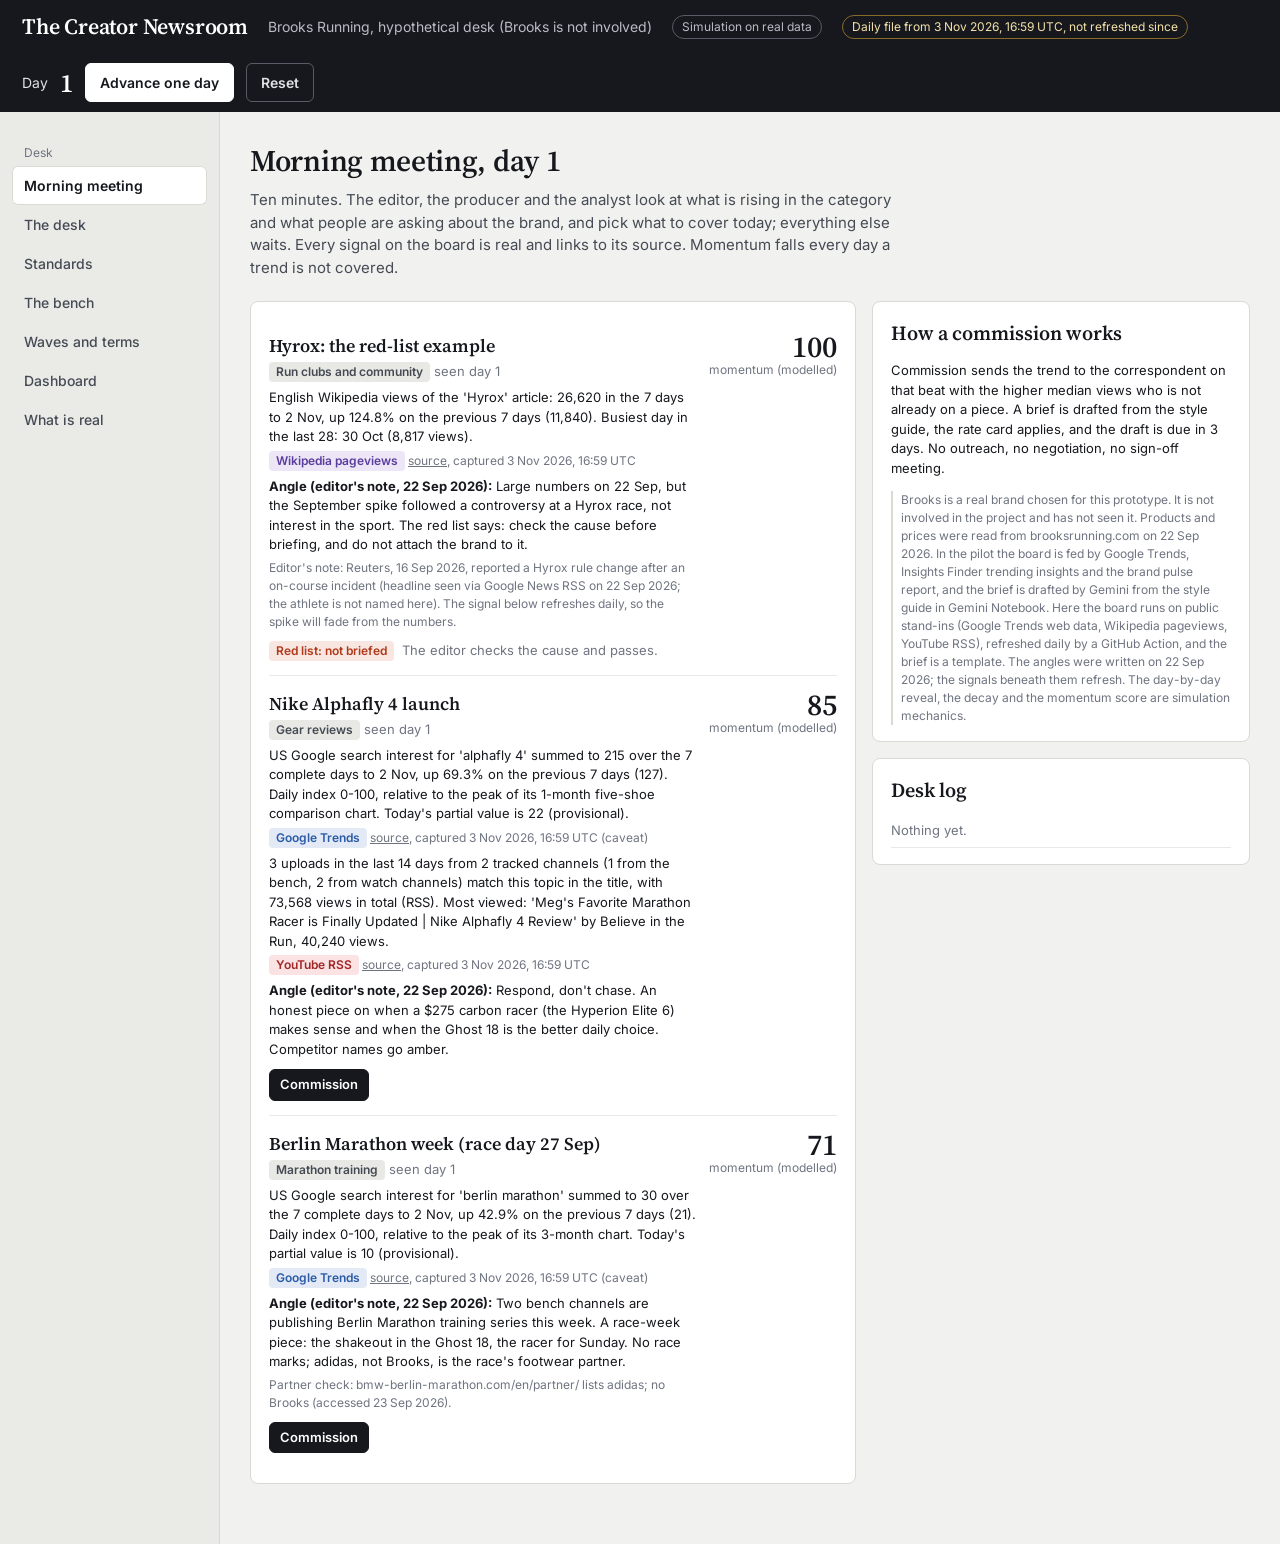
==== commit 93c82fe2: "Refresh live data (2026-11-03T17:02Z)" ====
--- a/index.html
+++ b/index.html
@@ -156,7 +156,7 @@
 
 <script>
 /* ===================== SNAPSHOT (real data, embedded fallback; generated from data/live.json) ===================== */
-const SNAPSHOT = /*SNAP*/{"schemaVersion":1,"generatedAt":"2026-11-02T19:27:35Z","generator":"scripts/fetch_data.py","embeddedSnapshot":true,"benchNote":"Illustrative bench of 16 real public YouTube channels found through public YouTube search (not through YouTube Creator Partnerships). No channel has any known relationship with Brooks. Rates, fees and turnaround are not public and are not in this file.","summary":{"creators":16,"creatorsStale":0,"trends":51,"trendsStale":0,"sourcesOk":["youtube_rss","youtube_pages","wikimedia","mediawiki","google_trends"],"sourcesPartial":[],"sourcesFailed":[]},"sources":[{"id":"youtube_rss","name":"YouTube channel RSS feeds","url":"https://www.youtube.com/feeds/videos.xml","status":"ok","ok":19,"failed":0,"lastSuccess":"2026-11-02T19:27:35Z","note":"Latest 15 uploads per channel with public view counts. Server-side only (no CORS)."},{"id":"youtube_pages","name":"YouTube channel pages (public subscriber count)","url":"https://www.youtube.com/","status":"ok","ok":16,"failed":0,"lastSuccess":"2026-11-02T19:27:35Z","note":"Subscriber text read from the channel page header; the channel ID on the page must match."},{"id":"wikimedia","name":"Wikimedia Pageviews REST API","url":"https://wikimedia.org/api/rest_v1/metrics/pageviews/per-article/","status":"ok","ok":25,"failed":0,"lastSuccess":"2026-11-02T19:27:35Z","note":"English Wikipedia daily pageviews, agent=user. Also callable from a browser with a plain fetch()."},{"id":"mediawiki","name":"MediaWiki Action API (article title check)","url":"https://en.wikipedia.org/w/api.php","status":"ok","ok":1,"failed":0,"lastSuccess":"2026-11-02T19:27:35Z","note":"Flags configured article titles that were renamed or deleted."},{"id":"google_trends","name":"Google Trends (unofficial web endpoints)","url":"https://trends.google.com/trends/explore","status":"ok","ok":11,"failed":0,"lastSuccess":"2026-11-02T19:27:35Z","note":"Best effort: rate-limited (HTTP 429) and untested from GitHub Actions IPs. Last good values are kept and marked stale on failure."}],"creators":[{"id":"kofuzi","beat":"gear","name":"kofuzi","handle":"@kofuzi","channelId":"UCe43pe3w4L6w3tNMRkWiJBA","url":"https://www.youtube.com/@kofuzi","flags":["Reviews shoes from many brands, competitors included, so exclusivity terms would not fit."],"medianViews15":43836,"uploads30d":10,"uploads30dIsFloor":false,"shortsInLast15":0,"daysSinceLastUpload":0.3,"feedStale":false,"subscribers":243000,"subscribersText":"243K subscribers","subscribersCapturedAt":"2026-11-02T19:27:35Z","subscribersStale":false,"stale":false,"lastSuccess":"2026-11-02T19:27:35Z"},{"id":"doctorsofrunning","beat":"gear","name":"Doctors of Running","handle":"@DoctorsofRunning","channelId":"UCpUtRsyAx5rluUDmF4k_gHw","url":"https://www.youtube.com/@DoctorsofRunning","flags":["Reviews shoes from many brands, competitors included, so exclusivity terms would not fit."],"medianViews15":8379,"uploads30d":11,"uploads30dIsFloor":false,"shortsInLast15":2,"daysSinceLastUpload":1.2,"feedStale":false,"subscribers":50900,"subscribersText":"50.9K subscribers","subscribersCapturedAt":"2026-11-02T19:27:35Z","subscribersStale":false,"stale":false,"lastSuccess":"2026-11-02T19:27:35Z"},{"id":"keltieoconnor","beat":"beginner","name":"Keltie O'Connor","handle":"@KeltieOConnor","channelId":"UC9zEqIwv7yPQ8IlzNYpB_Aw","url":"https://www.youtube.com/@KeltieOConnor","flags":["General fitness and lifestyle channel, not a dedicated running channel. In the beginner beat for its reach to people who do not run yet; do not call it a running creator."],"medianViews15":103673,"uploads30d":11,"uploads30dIsFloor":false,"shortsInLast15":9,"daysSinceLastUpload":1.2,"feedStale":false,"subscribers":775000,"subscribersText":"775K subscribers","subscribersCapturedAt":"2026-11-02T19:27:35Z","subscribersStale":false,"stale":false,"lastSuccess":"2026-11-02T19:27:35Z"},{"id":"nk-medani","beat":"beginner","name":"NK Medani","handle":"@nk.medani","channelId":"UCNhvxFNlvV3RwR7f3TdAunA","url":"https://www.youtube.com/@nk.medani","flags":[],"medianViews15":7271,"uploads30d":6,"uploads30dIsFloor":false,"shortsInLast15":1,"daysSinceLastUpload":1.0,"feedStale":false,"subscribers":26500,"subscribersText":"26.5K subscribers","subscribersCapturedAt":"2026-11-02T19:27:35Z","subscribersStale":false,"stale":false,"lastSuccess":"2026-11-02T19:27:35Z"},{"id":"philybowden","beat":"marathon","name":"Phily Bowden","handle":"@PhilyBowden","channelId":"UCzCCsm1ry8no4j-gS6TgySQ","url":"https://www.youtube.com/@PhilyBowden","flags":[],"medianViews15":129906,"uploads30d":8,"uploads30dIsFloor":false,"shortsInLast15":7,"daysSinceLastUpload":2.1,"feedStale":false,"subscribers":227000,"subscribersText":"227K subscribers","subscribersCapturedAt":"2026-11-02T19:27:35Z","subscribersStale":false,"stale":false,"lastSuccess":"2026-11-02T19:27:35Z"},{"id":"benisrunning","beat":"marathon","name":"Ben Is Running","handle":"@BenIsRunning","channelId":"UC-vlZFFRyWKx-d3LpoAhNfg","url":"https://www.youtube.com/@BenIsRunning","flags":[],"medianViews15":61674,"uploads30d":5,"uploads30dIsFloor":false,"shortsInLast15":2,"daysSinceLastUpload":1.1,"feedStale":false,"subscribers":159000,"subscribersText":"159K subscribers","subscribersCapturedAt":"2026-11-02T19:27:35Z","subscribersStale":false,"stale":false,"lastSuccess":"2026-11-02T19:27:35Z"},{"id":"jeffpelletier","beat":"trail","name":"Jeff Pelletier","handle":"@JeffPelletier","channelId":"UCNKMpnM_Yvf6E-Hhf9btYqA","url":"https://www.youtube.com/@JeffPelletier","flags":[],"medianViews15":38918,"uploads30d":2,"uploads30dIsFloor":false,"shortsInLast15":6,"daysSinceLastUpload":7.0,"feedStale":false,"subscribers":175000,"subscribersText":"175K subscribers","subscribersCapturedAt":"2026-11-02T19:27:35Z","subscribersStale":false,"stale":false,"lastSuccess":"2026-11-02T19:27:35Z"},{"id":"run4adventure","beat":"trail","name":"Run4Adventure","handle":"@Run4Adventure","channelId":"UCGMbTnk82pK0vmITB5LtiPw","url":"https://www.youtube.com/@Run4Adventure","flags":["A 2026-08-27 livestream title says 'powered by SCOTT Running' (SCOTT sells trail shoes). Relationship unverified.","Reviews shoes from many brands, competitors included, so exclusivity terms would not fit."],"medianViews15":11551,"uploads30d":12,"uploads30dIsFloor":false,"shortsInLast15":1,"daysSinceLastUpload":2.0,"feedStale":false,"subscribers":70400,"subscribersText":"70.4K subscribers","subscribersCapturedAt":"2026-11-02T19:27:35Z","subscribersStale":false,"stale":false,"lastSuccess":"2026-11-02T19:27:35Z"},{"id":"noahanderson14","beat":"community","name":"Noah Anderson","handle":"@noahanderson14","channelId":"UC3B5F11oEtOwI-jXpwT0kHg","url":"https://www.youtube.com/@noahanderson14","flags":[],"medianViews15":110981,"uploads30d":15,"uploads30dIsFloor":true,"shortsInLast15":13,"daysSinceLastUpload":1.0,"feedStale":false,"subscribers":549000,"subscribersText":"549K subscribers","subscribersCapturedAt":"2026-11-02T19:27:35Z","subscribersStale":false,"stale":false,"lastSuccess":"2026-11-02T19:27:35Z"},{"id":"crownmyrun","beat":"community","name":"Crown my Run","handle":"@CrownMyRun","channelId":"UCV9Gjy-Ec1cWMaR_J0KSFXg","url":"https://www.youtube.com/@CrownMyRun","flags":["Below the 20k-subscriber floor (14.7K on 2026-09-22). Kept because no active run-club or parkrun channel between 20k and 200k was found; nearest 20k+ swap is Flora Beverley (@FloraBeverley)."],"medianViews15":11768,"uploads30d":3,"uploads30dIsFloor":false,"shortsInLast15":3,"daysSinceLastUpload":6.0,"feedStale":false,"subscribers":14800,"subscribersText":"14.8K subscribers","subscribersCapturedAt":"2026-11-02T19:27:35Z","subscribersStale":false,"stale":false,"lastSuccess":"2026-11-02T19:27:35Z"},{"id":"allie-ostrander","beat":"womens","name":"Allie Ostrander","handle":"@allie_ostrander","channelId":"UCn5hg2riwFTCNif80JbaA8A","url":"https://www.youtube.com/@allie_ostrander","flags":[],"medianViews15":119310,"uploads30d":12,"uploads30dIsFloor":false,"shortsInLast15":8,"daysSinceLastUpload":0.0,"feedStale":false,"subscribers":141000,"subscribersText":"141K subscribers","subscribersCapturedAt":"2026-11-02T19:27:35Z","subscribersStale":false,"stale":false,"lastSuccess":"2026-11-02T19:27:35Z"},{"id":"hannahtrenches","beat":"womens","name":"Hannah Trenches","handle":"@hannahtrenches","channelId":"UCMbAwEnxe3yIJq06H8Ft5rg","url":"https://www.youtube.com/@hannahtrenches","flags":["A 2026-09-10 title promotes a Gymshark discount code (apparel, not footwear)."],"medianViews15":21947,"uploads30d":10,"uploads30dIsFloor":false,"shortsInLast15":12,"daysSinceLastUpload":0.1,"feedStale":false,"subscribers":27300,"subscribersText":"27.3K subscribers","subscribersCapturedAt":"2026-11-02T19:27:35Z","subscribersStale":false,"stale":false,"lastSuccess":"2026-11-02T19:27:35Z"},{"id":"jamesdunne","beat":"recovery","name":"James Dunne","handle":"@JamesDunne","channelId":"UCEBjuHm_Z6hz8Q6C_dm8bSg","url":"https://www.youtube.com/@JamesDunne","flags":[],"medianViews15":305738,"uploads30d":0,"uploads30dIsFloor":false,"shortsInLast15":0,"daysSinceLastUpload":71.6,"feedStale":false,"subscribers":311000,"subscribersText":"311K subscribers","subscribersCapturedAt":"2026-11-02T19:27:35Z","subscribersStale":false,"stale":false,"lastSuccess":"2026-11-02T19:27:35Z"},{"id":"runbetterwithash","beat":"recovery","name":"Run Better with Ash","handle":"@RunBetterwithAsh","channelId":"UCB2zycIY_qMKZjlE98zO4gg","url":"https://www.youtube.com/@RunBetterwithAsh","flags":[],"medianViews15":5777,"uploads30d":13,"uploads30dIsFloor":false,"shortsInLast15":0,"daysSinceLastUpload":0.1,"feedStale":false,"subscribers":191000,"subscribersText":"191K subscribers","subscribersCapturedAt":"2026-11-02T19:27:35Z","subscribersStale":false,"stale":false,"lastSuccess":"2026-11-02T19:27:35Z"},{"id":"andirenay","beat":"shorts","name":"Andi Renay","handle":"@andirenay","channelId":"UCuchAnfKNzuKQ0T6pBQqurQ","url":"https://www.youtube.com/@andirenay","flags":["Her channel description says she is 21 and runs at FAU. If she is a current college athlete, her school's and the NCAA's NIL rules would apply to any paid deal; not verified."],"medianViews15":8422,"uploads30d":15,"uploads30dIsFloor":true,"shortsInLast15":15,"daysSinceLastUpload":0.7,"feedStale":false,"subscribers":136000,"subscribersText":"136K subscribers","subscribersCapturedAt":"2026-11-02T19:27:35Z","subscribersStale":false,"stale":false,"lastSuccess":"2026-11-02T19:27:35Z"},{"id":"thefashionjogger","beat":"shorts","name":"The Fashion Jogger","handle":"@TheFashionJogger","channelId":"UC6khvHxqs_5VySwJ6amtG8Q","url":"https://www.youtube.com/@TheFashionJogger","flags":["A 2026-09-21 title tags @nikerunning and @nike on a Nike Alphafly 4 video. Any Nike relationship is unverified."],"medianViews15":44511,"uploads30d":15,"uploads30dIsFloor":true,"shortsInLast15":15,"daysSinceLastUpload":1.0,"feedStale":false,"subscribers":1620000,"subscribersText":"1.62M subscribers","subscribersCapturedAt":"2026-11-02T19:27:35Z","subscribersStale":false,"stale":false,"lastSuccess":"2026-11-02T19:27:35Z"}],"trends":[{"id":"wm-hyrox","topic":"Hyrox (fitness racing)","signal_text":"English Wikipedia views of the 'Hyrox' article: 26,449 in the 7 days to 1 Nov, up 141.7% on the previous 7 days (10,945). Busiest day in the last 28: 30 Oct (8,817 views).","metric":"English Wikipedia pageviews (agent=user), sum of the last 7 complete days","value":26449,"change_pct":141.7,"window":"2026-10-26 to 2026-11-01 vs 2026-10-19 to 2026-10-25","source_name":"Wikimedia Pageviews REST API","source_url":"https://wikimedia.org/api/rest_v1/metrics/pageviews/per-article/en.wikipedia/all-access/user/Hyrox/daily/20260830/20261101","captured":"2026-11-02T19:27:35Z","stale":false,"lastSuccess":"2026-11-02T19:27:35Z","article":"Hyrox","articleUrl":"https://en.wikipedia.org/wiki/Hyrox","note":"Research on 2026-09-22 found the September 2026 spike was driven by a controversy (a red-list example, not a brief). Check the cause of any spike before briefing.","caveats":[]},{"id":"wm-half-marathon","topic":"Half marathon","signal_text":"English Wikipedia views of the 'Half marathon' article: 2,953 in the 7 days to 1 Nov, up 11.4% on the previous 7 days (2,651). Busiest day in the last 28: 11 Oct (855 views).","metric":"English Wikipedia pageviews (agent=user), sum of the last 7 complete days","value":2953,"change_pct":11.4,"window":"2026-10-26 to 2026-11-01 vs 2026-10-19 to 2026-10-25","source_name":"Wikimedia Pageviews REST API","source_url":"https://wikimedia.org/api/rest_v1/metrics/pageviews/per-article/en.wikipedia/all-access/user/Half_marathon/daily/20260830/20261101","captured":"2026-11-02T19:27:35Z","stale":false,"lastSuccess":"2026-11-02T19:27:35Z","article":"Half_marathon","articleUrl":"https://en.wikipedia.org/wiki/Half_marathon","note":null,"caveats":[]},{"id":"wm-nyc-marathon","topic":"New York City Marathon","signal_text":"English Wikipedia views of the 'New York City Marathon' article: 24,191 in the 7 days to 1 Nov, up 907.1% on the previous 7 days (2,402). Busiest day in the last 28: 1 Nov (17,474 views).","metric":"English Wikipedia pageviews (agent=user), sum of the last 7 complete days","value":24191,"change_pct":907.1,"window":"2026-10-26 to 2026-11-01 vs 2026-10-19 to 2026-10-25","source_name":"Wikimedia Pageviews REST API","source_url":"https://wikimedia.org/api/rest_v1/metrics/pageviews/per-article/en.wikipedia/all-access/user/New_York_City_Marathon/daily/20260830/20261101","captured":"2026-11-02T19:27:35Z","stale":false,"lastSuccess":"2026-11-02T19:27:35Z","article":"New_York_City_Marathon","articleUrl":"https://en.wikipedia.org/wiki/New_York_City_Marathon","note":null,"caveats":[]},{"id":"wm-strava","topic":"Strava","signal_text":"English Wikipedia views of the 'Strava' article: 2,093 in the 7 days to 1 Nov, down 1.2% on the previous 7 days (2,118). Busiest day in the last 28: 5 Oct (388 views).","metric":"English Wikipedia pageviews (agent=user), sum of the last 7 complete days","value":2093,"change_pct":-1.2,"window":"2026-10-26 to 2026-11-01 vs 2026-10-19 to 2026-10-25","source_name":"Wikimedia Pageviews REST API","source_url":"https://wikimedia.org/api/rest_v1/metrics/pageviews/per-article/en.wikipedia/all-access/user/Strava/daily/20260830/20261101","captured":"2026-11-02T19:27:35Z","stale":false,"lastSuccess":"2026-11-02T19:27:35Z","article":"Strava","articleUrl":"https://en.wikipedia.org/wiki/Strava","note":null,"caveats":[]},{"id":"wm-plantar-fasciitis","topic":"Plantar fasciitis (health topic: claims register applies)","signal_text":"English Wikipedia views of the 'Plantar fasciitis' article: 3,307 in the 7 days to 1 Nov, down 8.0% on the previous 7 days (3,593). Busiest day in the last 28: 22 Oct (559 views).","metric":"English Wikipedia pageviews (agent=user), sum of the last 7 complete days","value":3307,"change_pct":-8.0,"window":"2026-10-26 to 2026-11-01 vs 2026-10-19 to 2026-10-25","source_name":"Wikimedia Pageviews REST API","source_url":"https://wikimedia.org/api/rest_v1/metrics/pageviews/per-article/en.wikipedia/all-access/user/Plantar_fasciitis/daily/20260830/20261101","captured":"2026-11-02T19:27:35Z","stale":false,"lastSuccess":"2026-11-02T19:27:35Z","article":"Plantar_fasciitis","articleUrl":"https://en.wikipedia.org/wiki/Plantar_fasciitis","note":null,"caveats":[]},{"id":"gt-trail-running-shoes","topic":"Trail running shoes","signal_text":"US Google search interest for 'trail running shoes' summed to 168 over the 7 complete days to 1 Nov, up 1.2% on the previous 7 days (166). Daily index 0-100, relative to the peak of its 3-month chart. Today's partial value is 25 (provisional).","metric":"Google Trends US search interest (0-100 index, 3-month chart), sum of the last 7 complete days","value":168,"change_pct":1.2,"window":"2026-10-26 to 2026-11-01 vs 2026-10-19 to 2026-10-25","source_name":"Google Trends (unofficial web endpoints, best effort)","source_url":"https://trends.google.com/trends/explore?date=today%203-m&geo=US&q=trail%20running%20shoes","captured":"2026-11-02T19:27:35Z","stale":false,"lastSuccess":"2026-11-02T19:27:35Z","caveats":["Index values are relative to the peak of this chart only; do not compare them with other charts."],"keyword":"trail running shoes","partialToday":{"date":"2026-11-02","value":25}},{"id":"gt-run-club","topic":"Run clubs","signal_text":"US Google search interest for 'run club' summed to 421 over the 7 complete days to 1 Nov, down 14.3% on the previous 7 days (491). Daily index 0-100, relative to the peak of its 3-month chart. Today's partial value is 59 (provisional).","metric":"Google Trends US search interest (0-100 index, 3-month chart), sum of the last 7 complete days","value":421,"change_pct":-14.3,"window":"2026-10-26 to 2026-11-01 vs 2026-10-19 to 2026-10-25","source_name":"Google Trends (unofficial web endpoints, best effort)","source_url":"https://trends.google.com/trends/explore?date=today%203-m&geo=US&q=run%20club","captured":"2026-11-02T19:27:35Z","stale":false,"lastSuccess":"2026-11-02T19:27:35Z","caveats":["Index values are relative to the peak of this chart only; do not compare them with other charts."],"keyword":"run club","partialToday":{"date":"2026-11-02","value":59}},{"id":"gt-couch-to-5k","topic":"Couch to 5K","signal_text":"US Google search interest for 'couch to 5k' summed to 368 over the 7 complete days to 1 Nov, up 3.1% on the previous 7 days (357). Daily index 0-100, relative to the peak of its 3-month chart. Today's partial value is 89 (provisional).","metric":"Google Trends US search interest (0-100 index, 3-month chart), sum of the last 7 complete days","value":368,"change_pct":3.1,"window":"2026-10-26 to 2026-11-01 vs 2026-10-19 to 2026-10-25","source_name":"Google Trends (unofficial web endpoints, best effort)","source_url":"https://trends.google.com/trends/explore?date=today%203-m&geo=US&q=couch%20to%205k","captured":"2026-11-02T19:27:35Z","stale":false,"lastSuccess":"2026-11-02T19:27:35Z","caveats":["Index values are relative to the peak of this chart only; do not compare them with other charts."],"keyword":"couch to 5k","partialToday":{"date":"2026-11-02","value":89}},{"id":"gt-zone-2-running","topic":"Zone 2 running","signal_text":"US Google search interest for 'zone 2 running' summed to 277 over the 7 complete days to 1 Nov, down 8.0% on the previous 7 days (301). Daily index 0-100, relative to the peak of its 3-month chart. Today's partial value is 46 (provisional).","metric":"Google Trends US search interest (0-100 index, 3-month chart), sum of the last 7 complete days","value":277,"change_pct":-8.0,"window":"2026-10-26 to 2026-11-01 vs 2026-10-19 to 2026-10-25","source_name":"Google Trends (unofficial web endpoints, best effort)","source_url":"https://trends.google.com/trends/explore?date=today%203-m&geo=US&q=zone%202%20running","captured":"2026-11-02T19:27:35Z","stale":false,"lastSuccess":"2026-11-02T19:27:35Z","caveats":["Index values are relative to the peak of this chart only; do not compare them with other charts."],"keyword":"zone 2 running","partialToday":{"date":"2026-11-02","value":46}},{"id":"gt-berlin-marathon","topic":"Berlin Marathon","signal_text":"US Google search interest for 'berlin marathon' summed to 25 over the 7 complete days to 1 Nov, up 13.6% on the previous 7 days (22). Daily index 0-100, relative to the peak of its 3-month chart. Today's partial value is 8 (provisional).","metric":"Google Trends US search interest (0-100 index, 3-month chart), sum of the last 7 complete days","value":25,"change_pct":13.6,"window":"2026-10-26 to 2026-11-01 vs 2026-10-19 to 2026-10-25","source_name":"Google Trends (unofficial web endpoints, best effort)","source_url":"https://trends.google.com/trends/explore?date=today%203-m&geo=US&q=berlin%20marathon","captured":"2026-11-02T19:27:35Z","stale":false,"lastSuccess":"2026-11-02T19:27:35Z","caveats":["Index values are relative to the peak of this chart only; do not compare them with other charts."],"keyword":"berlin marathon","partialToday":{"date":"2026-11-02","value":8}},{"id":"gt-chicago-marathon","topic":"Chicago Marathon","signal_text":"US Google search interest for 'chicago marathon' summed to 13 over the 7 complete days to 1 Nov, down 18.8% on the previous 7 days (16). Daily index 0-100, relative to the peak of its 3-month chart. Today's partial value is 3 (provisional).","metric":"Google Trends US search interest (0-100 index, 3-month chart), sum of the last 7 complete days","value":13,"change_pct":-18.8,"window":"2026-10-26 to 2026-11-01 vs 2026-10-19 to 2026-10-25","source_name":"Google Trends (unofficial web endpoints, best effort)","source_url":"https://trends.google.com/trends/explore?date=today%203-m&geo=US&q=chicago%20marathon","captured":"2026-11-02T19:27:35Z","stale":false,"lastSuccess":"2026-11-02T19:27:35Z","caveats":["Index values are relative to the peak of this chart only; do not compare them with other charts."],"keyword":"chicago marathon","partialToday":{"date":"2026-11-02","value":3}},{"id":"gt-nyc-marathon","topic":"New York City Marathon","signal_text":"US Google search interest for 'nyc marathon' summed to 154 over the 7 complete days to 1 Nov, up 755.6% on the previous 7 days (18). Daily index 0-100, relative to the peak of its 3-month chart. Today's partial value is 42 (provisional).","metric":"Google Trends US search interest (0-100 index, 3-month chart), sum of the last 7 complete days","value":154,"change_pct":755.6,"window":"2026-10-26 to 2026-11-01 vs 2026-10-19 to 2026-10-25","source_name":"Google Trends (unofficial web endpoints, best effort)","source_url":"https://trends.google.com/trends/explore?date=today%203-m&geo=US&q=nyc%20marathon","captured":"2026-11-02T19:27:35Z","stale":false,"lastSuccess":"2026-11-02T19:27:35Z","caveats":["Index values are relative to the peak of this chart only; do not compare them with other charts."],"keyword":"nyc marathon","partialToday":{"date":"2026-11-02","value":42}},{"id":"gt-shoes-ghost-18","topic":"Brooks Ghost 18","signal_text":"US Google search interest for 'ghost 18' summed to 455 over the 7 complete days to 1 Nov, up 1.1% on the previous 7 days (450). Daily index 0-100, relative to the peak of its 1-month five-shoe comparison chart. Today's partial value is 77 (provisional).","metric":"Google Trends US search interest (0-100 index, 1-month five-shoe comparison chart), sum of the last 7 complete days","value":455,"change_pct":1.1,"window":"2026-10-26 to 2026-11-01 vs 2026-10-19 to 2026-10-25","source_name":"Google Trends (unofficial web endpoints, best effort)","source_url":"https://trends.google.com/trends/explore?date=today%201-m&geo=US&q=ghost%2018%2Chyperion%20elite%206%2Cclifton%2011%2Calphafly%204%2Cadios%20pro%205","captured":"2026-11-02T19:27:35Z","stale":false,"lastSuccess":"2026-11-02T19:27:35Z","caveats":["Index values are relative to the peak of this chart only; do not compare them with other charts.","The bare keyword 'ghost 18' can also catch searches unrelated to the shoe; read it as an upper bound."],"keyword":"ghost 18","partialToday":{"date":"2026-11-02","value":77}},{"id":"gt-shoes-alphafly-4","topic":"Nike Alphafly 4 (competitor)","signal_text":"US Google search interest for 'alphafly 4' summed to 223 over the 7 complete days to 1 Nov, up 71.5% on the previous 7 days (130). Daily index 0-100, relative to the peak of its 1-month five-shoe comparison chart. Today's partial value is 23 (provisional).","metric":"Google Trends US search interest (0-100 index, 1-month five-shoe comparison chart), sum of the last 7 complete days","value":223,"change_pct":71.5,"window":"2026-10-26 to 2026-11-01 vs 2026-10-19 to 2026-10-25","source_name":"Google Trends (unofficial web endpoints, best effort)","source_url":"https://trends.google.com/trends/explore?date=today%201-m&geo=US&q=ghost%2018%2Chyperion%20elite%206%2Cclifton%2011%2Calphafly%204%2Cadios%20pro%205","captured":"2026-11-02T19:27:35Z","stale":false,"lastSuccess":"2026-11-02T19:27:35Z","caveats":["Index values are relative to the peak of this chart only; do not compare them with other charts."],"keyword":"alphafly 4","partialToday":{"date":"2026-11-02","value":23}},{"id":"gt-shoes-adios-pro-5","topic":"adidas Adios Pro 5 (competitor)","signal_text":"US Google search interest for 'adios pro 5' summed to 70 over the 7 complete days to 1 Nov, down 2.8% on the previous 7 days (72). Daily index 0-100, relative to the peak of its 1-month five-shoe comparison chart. Today's partial value is 8 (provisional).","metric":"Google Trends US search interest (0-100 index, 1-month five-shoe comparison chart), sum of the last 7 complete days","value":70,"change_pct":-2.8,"window":"2026-10-26 to 2026-11-01 vs 2026-10-19 to 2026-10-25","source_name":"Google Trends (unofficial web endpoints, best effort)","source_url":"https://trends.google.com/trends/explore?date=today%201-m&geo=US&q=ghost%2018%2Chyperion%20elite%206%2Cclifton%2011%2Calphafly%204%2Cadios%20pro%205","captured":"2026-11-02T19:27:35Z","stale":false,"lastSuccess":"2026-11-02T19:27:35Z","caveats":["Index values are relative to the peak of this chart only; do not compare them with other charts."],"keyword":"adios pro 5","partialToday":{"date":"2026-11-02","value":8}},{"id":"yt-bench-fastest-short","topic":"Fastest-moving bench Short this week","signal_text":"'#run #runner #running #workout #track #relatable #fitness #funny #jokes #comedy #skit' by Andi Renay (shorts beat) has 279,168 views (RSS) 3.8 days after publishing, about 73,829 a day: the fastest of 25 bench Shorts published in the last 7 days and at least 24 hours old.","metric":"YouTube views (RSS) per day since publish","value":73829,"change_pct":null,"window":"Short uploads published 2026-10-26 to 2026-11-02, at least 24 hours old","source_name":"YouTube channel RSS feed (Andi Renay)","source_url":"https://www.youtube.com/shorts/2KHEWwUc8tY","captured":"2026-11-02T19:27:35Z","stale":false,"lastSuccess":"2026-11-02T19:27:35Z","caveats":[]},{"id":"yt-kw-alphafly-4","topic":"Nike Alphafly 4 launch (competitor)","signal_text":"3 uploads in the last 14 days from 2 tracked channels (1 from the bench, 2 from watch channels) match this topic in the title, with 62,092 views in total (RSS). Most viewed: 'Meg's Favorite Marathon Racer is Finally Updated | Nike Alphafly 4 Review' by Believe in the Run, 39,848 views.","metric":"YouTube views (RSS) summed over matching uploads published in the last 14 days","value":62092,"change_pct":null,"window":"uploads published 2026-10-19 to 2026-11-02","source_name":"YouTube channel RSS feeds (16 bench + 3 watch channels: Believe in the Run, The Run Testers, Ben Parkes)","source_url":"https://www.youtube.com/watch?v=UDBuVNORxh0","captured":"2026-11-02T19:27:35Z","stale":false,"lastSuccess":"2026-11-02T19:27:35Z","caveats":["Keyword match on video titles; a match does not mean the video is about the brand or product.","The feed holds only each channel's latest 15 uploads; Andi Renay, The Run Testers posted more than that in 14 days, so their counts are floors."]},{"id":"yt-kw-adios-pro-5","topic":"adidas Adios Pro 5 launch (competitor)","signal_text":"4 uploads in the last 14 days from 2 tracked channels (0 from the bench, 4 from watch channels) match this topic in the title, with 41,243 views in total (RSS). Most viewed: 'Between 2 Shoes | Adidas Adizero Adios Pro 5 vs. Adios Pro 4' by Believe in the Run, 19,440 views.","metric":"YouTube views (RSS) summed over matching uploads published in the last 14 days","value":41243,"change_pct":null,"window":"uploads published 2026-10-19 to 2026-11-02","source_name":"YouTube channel RSS feeds (16 bench + 3 watch channels: Believe in the Run, The Run Testers, Ben Parkes)","source_url":"https://www.youtube.com/watch?v=dCPcjC9U9Bw","captured":"2026-11-02T19:27:35Z","stale":false,"lastSuccess":"2026-11-02T19:27:35Z","caveats":["Keyword match on video titles; a match does not mean the video is about the brand or product.","The feed holds only each channel's latest 15 uploads; Andi Renay, The Run Testers posted more than that in 14 days, so their counts are floors."]},{"id":"yt-kw-beginner","topic":"Beginner running","signal_text":"1 upload in the last 14 days from 1 tracked channel (1 from the bench, 0 from watch channels) matches this topic in the title, with 7,271 views in total (RSS). Most viewed: 'realistic week of marathon training *diet, workouts, outfits* a beginner runner (post knee surgery)' by NK Medani, 7,271 views.","metric":"YouTube views (RSS) summed over matching uploads published in the last 14 days","value":7271,"change_pct":null,"window":"uploads published 2026-10-19 to 2026-11-02","source_name":"YouTube channel RSS feeds (16 bench + 3 watch channels: Believe in the Run, The Run Testers, Ben Parkes)","source_url":"https://www.youtube.com/watch?v=x555zQ7JMsA","captured":"2026-11-02T19:27:35Z","stale":false,"lastSuccess":"2026-11-02T19:27:35Z","caveats":["Keyword match on video titles; a match does not mean the video is about the brand or product.","The feed holds only each channel's latest 15 uploads; Andi Renay, The Run Testers posted more than that in 14 days, so their counts are floors."]},{"id":"yt-kw-trail-ultra","topic":"Trail and ultra","signal_text":"6 uploads in the last 14 days from 4 tracked channels (4 from the bench, 2 from watch channels) match this topic in the title, with 335,327 views in total (RSS). Most viewed: 'Day 0 hiking the fisherman's trail' by Noah Anderson, 135,225 views.","metric":"YouTube views (RSS) summed over matching uploads published in the last 14 days","value":335327,"change_pct":null,"window":"uploads published 2026-10-19 to 2026-11-02","source_name":"YouTube channel RSS feeds (16 bench + 3 watch channels: Believe in the Run, The Run Testers, Ben Parkes)","source_url":"https://www.youtube.com/shorts/gIc6omUnAVc","captured":"2026-11-02T19:27:35Z","stale":false,"lastSuccess":"2026-11-02T19:27:35Z","caveats":["Keyword match on video titles; a match does not mean the video is about the brand or product.","The feed holds only each channel's latest 15 uploads; Andi Renay, The Run Testers posted more than that in 14 days, so their counts are floors."]},{"id":"yt-kw-injury-recovery","topic":"Injury, pain and recovery (health topic: claims register applies)","signal_text":"5 uploads in the last 14 days from 2 tracked channels (5 from the bench, 0 from watch channels) match this topic in the title, with 22,263 views in total (RSS). Most viewed: 'realistic week of marathon training *diet, workouts, outfits* a beginner runner (post knee surgery)' by NK Medani, 7,271 views.","metric":"YouTube views (RSS) summed over matching uploads published in the last 14 days","value":22263,"change_pct":null,"window":"uploads published 2026-10-19 to 2026-11-02","source_name":"YouTube channel RSS feeds (16 bench + 3 watch channels: Believe in the Run, The Run Testers, Ben Parkes)","source_url":"https://www.youtube.com/watch?v=x555zQ7JMsA","captured":"2026-11-02T19:27:35Z","stale":false,"lastSuccess":"2026-11-02T19:27:35Z","caveats":["Keyword match on video titles; a match does not mean the video is about the brand or product.","The feed holds only each channel's latest 15 uploads; Andi Renay, The Run Testers posted more than that in 14 days, so their counts are floors."]}]}/*SNAP*/;
+const SNAPSHOT = /*SNAP*/{"schemaVersion":1,"generatedAt":"2026-11-03T16:59:59Z","generator":"scripts/fetch_data.py","embeddedSnapshot":true,"benchNote":"Illustrative bench of 16 real public YouTube channels found through public YouTube search (not through YouTube Creator Partnerships). No channel has any known relationship with Brooks. Rates, fees and turnaround are not public and are not in this file.","summary":{"creators":16,"creatorsStale":0,"trends":50,"trendsStale":0,"sourcesOk":["youtube_rss","youtube_pages","wikimedia","mediawiki","google_trends"],"sourcesPartial":[],"sourcesFailed":[]},"sources":[{"id":"youtube_rss","name":"YouTube channel RSS feeds","url":"https://www.youtube.com/feeds/videos.xml","status":"ok","ok":19,"failed":0,"lastSuccess":"2026-11-03T16:59:59Z","note":"Latest 15 uploads per channel with public view counts. Server-side only (no CORS)."},{"id":"youtube_pages","name":"YouTube channel pages (public subscriber count)","url":"https://www.youtube.com/","status":"ok","ok":16,"failed":0,"lastSuccess":"2026-11-03T16:59:59Z","note":"Subscriber text read from the channel page header; the channel ID on the page must match."},{"id":"wikimedia","name":"Wikimedia Pageviews REST API","url":"https://wikimedia.org/api/rest_v1/metrics/pageviews/per-article/","status":"ok","ok":25,"failed":0,"lastSuccess":"2026-11-03T16:59:59Z","note":"English Wikipedia daily pageviews, agent=user. Also callable from a browser with a plain fetch()."},{"id":"mediawiki","name":"MediaWiki Action API (article title check)","url":"https://en.wikipedia.org/w/api.php","status":"ok","ok":1,"failed":0,"lastSuccess":"2026-11-03T16:59:59Z","note":"Flags configured article titles that were renamed or deleted."},{"id":"google_trends","name":"Google Trends (unofficial web endpoints)","url":"https://trends.google.com/trends/explore","status":"ok","ok":11,"failed":0,"lastSuccess":"2026-11-03T16:59:59Z","note":"Best effort: rate-limited (HTTP 429) and untested from GitHub Actions IPs. Last good values are kept and marked stale on failure."}],"creators":[{"id":"kofuzi","beat":"gear","name":"kofuzi","handle":"@kofuzi","channelId":"UCe43pe3w4L6w3tNMRkWiJBA","url":"https://www.youtube.com/@kofuzi","flags":["Reviews shoes from many brands, competitors included, so exclusivity terms would not fit."],"medianViews15":44244,"uploads30d":10,"uploads30dIsFloor":false,"shortsInLast15":0,"daysSinceLastUpload":1.2,"feedStale":false,"subscribers":243000,"subscribersText":"243K subscribers","subscribersCapturedAt":"2026-11-03T16:59:59Z","subscribersStale":false,"stale":false,"lastSuccess":"2026-11-03T16:59:59Z"},{"id":"doctorsofrunning","beat":"gear","name":"Doctors of Running","handle":"@DoctorsofRunning","channelId":"UCpUtRsyAx5rluUDmF4k_gHw","url":"https://www.youtube.com/@DoctorsofRunning","flags":["Reviews shoes from many brands, competitors included, so exclusivity terms would not fit."],"medianViews15":8406,"uploads30d":10,"uploads30dIsFloor":false,"shortsInLast15":2,"daysSinceLastUpload":2.1,"feedStale":false,"subscribers":50900,"subscribersText":"50.9K subscribers","subscribersCapturedAt":"2026-11-03T16:59:59Z","subscribersStale":false,"stale":false,"lastSuccess":"2026-11-03T16:59:59Z"},{"id":"keltieoconnor","beat":"beginner","name":"Keltie O'Connor","handle":"@KeltieOConnor","channelId":"UC9zEqIwv7yPQ8IlzNYpB_Aw","url":"https://www.youtube.com/@KeltieOConnor","flags":["General fitness and lifestyle channel, not a dedicated running channel. In the beginner beat for its reach to people who do not run yet; do not call it a running creator."],"medianViews15":103965,"uploads30d":10,"uploads30dIsFloor":false,"shortsInLast15":9,"daysSinceLastUpload":2.1,"feedStale":false,"subscribers":775000,"subscribersText":"775K subscribers","subscribersCapturedAt":"2026-11-03T16:59:59Z","subscribersStale":false,"stale":false,"lastSuccess":"2026-11-03T16:59:59Z"},{"id":"nk-medani","beat":"beginner","name":"NK Medani","handle":"@nk.medani","channelId":"UCNhvxFNlvV3RwR7f3TdAunA","url":"https://www.youtube.com/@nk.medani","flags":[],"medianViews15":7347,"uploads30d":6,"uploads30dIsFloor":false,"shortsInLast15":1,"daysSinceLastUpload":1.9,"feedStale":false,"subscribers":26500,"subscribersText":"26.5K subscribers","subscribersCapturedAt":"2026-11-03T16:59:59Z","subscribersStale":false,"stale":false,"lastSuccess":"2026-11-03T16:59:59Z"},{"id":"philybowden","beat":"marathon","name":"Phily Bowden","handle":"@PhilyBowden","channelId":"UCzCCsm1ry8no4j-gS6TgySQ","url":"https://www.youtube.com/@PhilyBowden","flags":[],"medianViews15":130120,"uploads30d":8,"uploads30dIsFloor":false,"shortsInLast15":7,"daysSinceLastUpload":3.0,"feedStale":false,"subscribers":228000,"subscribersText":"228K subscribers","subscribersCapturedAt":"2026-11-03T16:59:59Z","subscribersStale":false,"stale":false,"lastSuccess":"2026-11-03T16:59:59Z"},{"id":"benisrunning","beat":"marathon","name":"Ben Is Running","handle":"@BenIsRunning","channelId":"UC-vlZFFRyWKx-d3LpoAhNfg","url":"https://www.youtube.com/@BenIsRunning","flags":[],"medianViews15":61748,"uploads30d":5,"uploads30dIsFloor":false,"shortsInLast15":2,"daysSinceLastUpload":2.0,"feedStale":false,"subscribers":159000,"subscribersText":"159K subscribers","subscribersCapturedAt":"2026-11-03T16:59:59Z","subscribersStale":false,"stale":false,"lastSuccess":"2026-11-03T16:59:59Z"},{"id":"jeffpelletier","beat":"trail","name":"Jeff Pelletier","handle":"@JeffPelletier","channelId":"UCNKMpnM_Yvf6E-Hhf9btYqA","url":"https://www.youtube.com/@JeffPelletier","flags":[],"medianViews15":38937,"uploads30d":2,"uploads30dIsFloor":false,"shortsInLast15":6,"daysSinceLastUpload":7.9,"feedStale":false,"subscribers":175000,"subscribersText":"175K subscribers","subscribersCapturedAt":"2026-11-03T16:59:59Z","subscribersStale":false,"stale":false,"lastSuccess":"2026-11-03T16:59:59Z"},{"id":"run4adventure","beat":"trail","name":"Run4Adventure","handle":"@Run4Adventure","channelId":"UCGMbTnk82pK0vmITB5LtiPw","url":"https://www.youtube.com/@Run4Adventure","flags":["A 2026-08-27 livestream title says 'powered by SCOTT Running' (SCOTT sells trail shoes). Relationship unverified.","Reviews shoes from many brands, competitors included, so exclusivity terms would not fit."],"medianViews15":11617,"uploads30d":12,"uploads30dIsFloor":false,"shortsInLast15":1,"daysSinceLastUpload":2.9,"feedStale":false,"subscribers":70400,"subscribersText":"70.4K subscribers","subscribersCapturedAt":"2026-11-03T16:59:59Z","subscribersStale":false,"stale":false,"lastSuccess":"2026-11-03T16:59:59Z"},{"id":"noahanderson14","beat":"community","name":"Noah Anderson","handle":"@noahanderson14","channelId":"UC3B5F11oEtOwI-jXpwT0kHg","url":"https://www.youtube.com/@noahanderson14","flags":[],"medianViews15":87501,"uploads30d":15,"uploads30dIsFloor":true,"shortsInLast15":13,"daysSinceLastUpload":0.0,"feedStale":false,"subscribers":549000,"subscribersText":"549K subscribers","subscribersCapturedAt":"2026-11-03T16:59:59Z","subscribersStale":false,"stale":false,"lastSuccess":"2026-11-03T16:59:59Z"},{"id":"crownmyrun","beat":"community","name":"Crown my Run","handle":"@CrownMyRun","channelId":"UCV9Gjy-Ec1cWMaR_J0KSFXg","url":"https://www.youtube.com/@CrownMyRun","flags":["Below the 20k-subscriber floor (14.7K on 2026-09-22). Kept because no active run-club or parkrun channel between 20k and 200k was found; nearest 20k+ swap is Flora Beverley (@FloraBeverley)."],"medianViews15":11771,"uploads30d":3,"uploads30dIsFloor":false,"shortsInLast15":3,"daysSinceLastUpload":6.9,"feedStale":false,"subscribers":14800,"subscribersText":"14.8K subscribers","subscribersCapturedAt":"2026-11-03T16:59:59Z","subscribersStale":false,"stale":false,"lastSuccess":"2026-11-03T16:59:59Z"},{"id":"allie-ostrander","beat":"womens","name":"Allie Ostrander","handle":"@allie_ostrander","channelId":"UCn5hg2riwFTCNif80JbaA8A","url":"https://www.youtube.com/@allie_ostrander","flags":[],"medianViews15":119383,"uploads30d":12,"uploads30dIsFloor":false,"shortsInLast15":8,"daysSinceLastUpload":0.9,"feedStale":false,"subscribers":141000,"subscribersText":"141K subscribers","subscribersCapturedAt":"2026-11-03T16:59:59Z","subscribersStale":false,"stale":false,"lastSuccess":"2026-11-03T16:59:59Z"},{"id":"hannahtrenches","beat":"womens","name":"Hannah Trenches","handle":"@hannahtrenches","channelId":"UCMbAwEnxe3yIJq06H8Ft5rg","url":"https://www.youtube.com/@hannahtrenches","flags":["A 2026-09-10 title promotes a Gymshark discount code (apparel, not footwear)."],"medianViews15":21993,"uploads30d":9,"uploads30dIsFloor":false,"shortsInLast15":12,"daysSinceLastUpload":1.0,"feedStale":false,"subscribers":27300,"subscribersText":"27.3K subscribers","subscribersCapturedAt":"2026-11-03T16:59:59Z","subscribersStale":false,"stale":false,"lastSuccess":"2026-11-03T16:59:59Z"},{"id":"jamesdunne","beat":"recovery","name":"James Dunne","handle":"@JamesDunne","channelId":"UCEBjuHm_Z6hz8Q6C_dm8bSg","url":"https://www.youtube.com/@JamesDunne","flags":[],"medianViews15":305826,"uploads30d":0,"uploads30dIsFloor":false,"shortsInLast15":0,"daysSinceLastUpload":72.5,"feedStale":false,"subscribers":311000,"subscribersText":"311K subscribers","subscribersCapturedAt":"2026-11-03T16:59:59Z","subscribersStale":false,"stale":false,"lastSuccess":"2026-11-03T16:59:59Z"},{"id":"runbetterwithash","beat":"recovery","name":"Run Better with Ash","handle":"@RunBetterwithAsh","channelId":"UCB2zycIY_qMKZjlE98zO4gg","url":"https://www.youtube.com/@RunBetterwithAsh","flags":[],"medianViews15":6640,"uploads30d":13,"uploads30dIsFloor":false,"shortsInLast15":0,"daysSinceLastUpload":1.0,"feedStale":false,"subscribers":191000,"subscribersText":"191K subscribers","subscribersCapturedAt":"2026-11-03T16:59:59Z","subscribersStale":false,"stale":false,"lastSuccess":"2026-11-03T16:59:59Z"},{"id":"andirenay","beat":"shorts","name":"Andi Renay","handle":"@andirenay","channelId":"UCuchAnfKNzuKQ0T6pBQqurQ","url":"https://www.youtube.com/@andirenay","flags":["Her channel description says she is 21 and runs at FAU. If she is a current college athlete, her school's and the NCAA's NIL rules would apply to any paid deal; not verified."],"medianViews15":7327,"uploads30d":15,"uploads30dIsFloor":true,"shortsInLast15":15,"daysSinceLastUpload":0.6,"feedStale":false,"subscribers":136000,"subscribersText":"136K subscribers","subscribersCapturedAt":"2026-11-03T16:59:59Z","subscribersStale":false,"stale":false,"lastSuccess":"2026-11-03T16:59:59Z"},{"id":"thefashionjogger","beat":"shorts","name":"The Fashion Jogger","handle":"@TheFashionJogger","channelId":"UC6khvHxqs_5VySwJ6amtG8Q","url":"https://www.youtube.com/@TheFashionJogger","flags":["A 2026-09-21 title tags @nikerunning and @nike on a Nike Alphafly 4 video. Any Nike relationship is unverified."],"medianViews15":48709,"uploads30d":15,"uploads30dIsFloor":true,"shortsInLast15":15,"daysSinceLastUpload":1.9,"feedStale":false,"subscribers":1620000,"subscribersText":"1.62M subscribers","subscribersCapturedAt":"2026-11-03T16:59:59Z","subscribersStale":false,"stale":false,"lastSuccess":"2026-11-03T16:59:59Z"}],"trends":[{"id":"wm-hyrox","topic":"Hyrox (fitness racing)","signal_text":"English Wikipedia views of the 'Hyrox' article: 26,620 in the 7 days to 2 Nov, up 124.8% on the previous 7 days (11,840). Busiest day in the last 28: 30 Oct (8,817 views).","metric":"English Wikipedia pageviews (agent=user), sum of the last 7 complete days","value":26620,"change_pct":124.8,"window":"2026-10-27 to 2026-11-02 vs 2026-10-20 to 2026-10-26","source_name":"Wikimedia Pageviews REST API","source_url":"https://wikimedia.org/api/rest_v1/metrics/pageviews/per-article/en.wikipedia/all-access/user/Hyrox/daily/20260831/20261102","captured":"2026-11-03T16:59:59Z","stale":false,"lastSuccess":"2026-11-03T16:59:59Z","article":"Hyrox","articleUrl":"https://en.wikipedia.org/wiki/Hyrox","note":"Research on 2026-09-22 found the September 2026 spike was driven by a controversy (a red-list example, not a brief). Check the cause of any spike before briefing.","caveats":[]},{"id":"wm-half-marathon","topic":"Half marathon","signal_text":"English Wikipedia views of the 'Half marathon' article: 3,149 in the 7 days to 2 Nov, up 16.4% on the previous 7 days (2,706). Busiest day in the last 28: 11 Oct (855 views).","metric":"English Wikipedia pageviews (agent=user), sum of the last 7 complete days","value":3149,"change_pct":16.4,"window":"2026-10-27 to 2026-11-02 vs 2026-10-20 to 2026-10-26","source_name":"Wikimedia Pageviews REST API","source_url":"https://wikimedia.org/api/rest_v1/metrics/pageviews/per-article/en.wikipedia/all-access/user/Half_marathon/daily/20260831/20261102","captured":"2026-11-03T16:59:59Z","stale":false,"lastSuccess":"2026-11-03T16:59:59Z","article":"Half_marathon","articleUrl":"https://en.wikipedia.org/wiki/Half_marathon","note":null,"caveats":[]},{"id":"wm-nyc-marathon","topic":"New York City Marathon","signal_text":"English Wikipedia views of the 'New York City Marathon' article: 34,779 in the 7 days to 2 Nov, up 1177.7% on the previous 7 days (2,722). Busiest day in the last 28: 1 Nov (17,474 views).","metric":"English Wikipedia pageviews (agent=user), sum of the last 7 complete days","value":34779,"change_pct":1177.7,"window":"2026-10-27 to 2026-11-02 vs 2026-10-20 to 2026-10-26","source_name":"Wikimedia Pageviews REST API","source_url":"https://wikimedia.org/api/rest_v1/metrics/pageviews/per-article/en.wikipedia/all-access/user/New_York_City_Marathon/daily/20260831/20261102","captured":"2026-11-03T16:59:59Z","stale":false,"lastSuccess":"2026-11-03T16:59:59Z","article":"New_York_City_Marathon","articleUrl":"https://en.wikipedia.org/wiki/New_York_City_Marathon","note":null,"caveats":[]},{"id":"wm-strava","topic":"Strava","signal_text":"English Wikipedia views of the 'Strava' article: 2,059 in the 7 days to 2 Nov, down 3.4% on the previous 7 days (2,131). Busiest day in the last 28: 20 Oct (363 views).","metric":"English Wikipedia pageviews (agent=user), sum of the last 7 complete days","value":2059,"change_pct":-3.4,"window":"2026-10-27 to 2026-11-02 vs 2026-10-20 to 2026-10-26","source_name":"Wikimedia Pageviews REST API","source_url":"https://wikimedia.org/api/rest_v1/metrics/pageviews/per-article/en.wikipedia/all-access/user/Strava/daily/20260831/20261102","captured":"2026-11-03T16:59:59Z","stale":false,"lastSuccess":"2026-11-03T16:59:59Z","article":"Strava","articleUrl":"https://en.wikipedia.org/wiki/Strava","note":null,"caveats":[]},{"id":"wm-plantar-fasciitis","topic":"Plantar fasciitis (health topic: claims register applies)","signal_text":"English Wikipedia views of the 'Plantar fasciitis' article: 3,332 in the 7 days to 2 Nov, down 7.4% on the previous 7 days (3,597). Busiest day in the last 28: 22 Oct (559 views).","metric":"English Wikipedia pageviews (agent=user), sum of the last 7 complete days","value":3332,"change_pct":-7.4,"window":"2026-10-27 to 2026-11-02 vs 2026-10-20 to 2026-10-26","source_name":"Wikimedia Pageviews REST API","source_url":"https://wikimedia.org/api/rest_v1/metrics/pageviews/per-article/en.wikipedia/all-access/user/Plantar_fasciitis/daily/20260831/20261102","captured":"2026-11-03T16:59:59Z","stale":false,"lastSuccess":"2026-11-03T16:59:59Z","article":"Plantar_fasciitis","articleUrl":"https://en.wikipedia.org/wiki/Plantar_fasciitis","note":null,"caveats":[]},{"id":"gt-trail-running-shoes","topic":"Trail running shoes","signal_text":"US Google search interest for 'trail running shoes' summed to 162 over the 7 complete days to 2 Nov, up 3.8% on the previous 7 days (156). Daily index 0-100, relative to the peak of its 3-month chart. Today's partial value is 21 (provisional).","metric":"Google Trends US search interest (0-100 index, 3-month chart), sum of the last 7 complete days","value":162,"change_pct":3.8,"window":"2026-10-27 to 2026-11-02 vs 2026-10-20 to 2026-10-26","source_name":"Google Trends (unofficial web endpoints, best effort)","source_url":"https://trends.google.com/trends/explore?date=today%203-m&geo=US&q=trail%20running%20shoes","captured":"2026-11-03T16:59:59Z","stale":false,"lastSuccess":"2026-11-03T16:59:59Z","caveats":["Index values are relative to the peak of this chart only; do not compare them with other charts."],"keyword":"trail running shoes","partialToday":{"date":"2026-11-03","value":21}},{"id":"gt-run-club","topic":"Run clubs","signal_text":"US Google search interest for 'run club' summed to 425 over the 7 complete days to 2 Nov, down 13.1% on the previous 7 days (489). Daily index 0-100, relative to the peak of its 3-month chart. Today's partial value is 59 (provisional).","metric":"Google Trends US search interest (0-100 index, 3-month chart), sum of the last 7 complete days","value":425,"change_pct":-13.1,"window":"2026-10-27 to 2026-11-02 vs 2026-10-20 to 2026-10-26","source_name":"Google Trends (unofficial web endpoints, best effort)","source_url":"https://trends.google.com/trends/explore?date=today%203-m&geo=US&q=run%20club","captured":"2026-11-03T16:59:59Z","stale":false,"lastSuccess":"2026-11-03T16:59:59Z","caveats":["Index values are relative to the peak of this chart only; do not compare them with other charts."],"keyword":"run club","partialToday":{"date":"2026-11-03","value":59}},{"id":"gt-couch-to-5k","topic":"Couch to 5K","signal_text":"US Google search interest for 'couch to 5k' summed to 372 over the 7 complete days to 2 Nov, up 11.0% on the previous 7 days (335). Daily index 0-100, relative to the peak of its 3-month chart. Today's partial value is 61 (provisional).","metric":"Google Trends US search interest (0-100 index, 3-month chart), sum of the last 7 complete days","value":372,"change_pct":11.0,"window":"2026-10-27 to 2026-11-02 vs 2026-10-20 to 2026-10-26","source_name":"Google Trends (unofficial web endpoints, best effort)","source_url":"https://trends.google.com/trends/explore?date=today%203-m&geo=US&q=couch%20to%205k","captured":"2026-11-03T16:59:59Z","stale":false,"lastSuccess":"2026-11-03T16:59:59Z","caveats":["Index values are relative to the peak of this chart only; do not compare them with other charts."],"keyword":"couch to 5k","partialToday":{"date":"2026-11-03","value":61}},{"id":"gt-zone-2-running","topic":"Zone 2 running","signal_text":"US Google search interest for 'zone 2 running' summed to 313 over the 7 complete days to 2 Nov, down 4.6% on the previous 7 days (328). Daily index 0-100, relative to the peak of its 3-month chart. Today's partial value is 50 (provisional).","metric":"Google Trends US search interest (0-100 index, 3-month chart), sum of the last 7 complete days","value":313,"change_pct":-4.6,"window":"2026-10-27 to 2026-11-02 vs 2026-10-20 to 2026-10-26","source_name":"Google Trends (unofficial web endpoints, best effort)","source_url":"https://trends.google.com/trends/explore?date=today%203-m&geo=US&q=zone%202%20running","captured":"2026-11-03T16:59:59Z","stale":false,"lastSuccess":"2026-11-03T16:59:59Z","caveats":["Index values are relative to the peak of this chart only; do not compare them with other charts."],"keyword":"zone 2 running","partialToday":{"date":"2026-11-03","value":50}},{"id":"gt-berlin-marathon","topic":"Berlin Marathon","signal_text":"US Google search interest for 'berlin marathon' summed to 30 over the 7 complete days to 2 Nov, up 42.9% on the previous 7 days (21). Daily index 0-100, relative to the peak of its 3-month chart. Today's partial value is 10 (provisional).","metric":"Google Trends US search interest (0-100 index, 3-month chart), sum of the last 7 complete days","value":30,"change_pct":42.9,"window":"2026-10-27 to 2026-11-02 vs 2026-10-20 to 2026-10-26","source_name":"Google Trends (unofficial web endpoints, best effort)","source_url":"https://trends.google.com/trends/explore?date=today%203-m&geo=US&q=berlin%20marathon","captured":"2026-11-03T16:59:59Z","stale":false,"lastSuccess":"2026-11-03T16:59:59Z","caveats":["Index values are relative to the peak of this chart only; do not compare them with other charts."],"keyword":"berlin marathon","partialToday":{"date":"2026-11-03","value":10}},{"id":"gt-chicago-marathon","topic":"Chicago Marathon","signal_text":"US Google search interest for 'chicago marathon' summed to 14 over the 7 complete days to 2 Nov, down 6.7% on the previous 7 days (15). Daily index 0-100, relative to the peak of its 3-month chart. Today's partial value is 2 (provisional).","metric":"Google Trends US search interest (0-100 index, 3-month chart), sum of the last 7 complete days","value":14,"change_pct":-6.7,"window":"2026-10-27 to 2026-11-02 vs 2026-10-20 to 2026-10-26","source_name":"Google Trends (unofficial web endpoints, best effort)","source_url":"https://trends.google.com/trends/explore?date=today%203-m&geo=US&q=chicago%20marathon","captured":"2026-11-03T16:59:59Z","stale":false,"lastSuccess":"2026-11-03T16:59:59Z","caveats":["Index values are relative to the peak of this chart only; do not compare them with other charts."],"keyword":"chicago marathon","partialToday":{"date":"2026-11-03","value":2}},{"id":"gt-nyc-marathon","topic":"New York City Marathon","signal_text":"US Google search interest for 'nyc marathon' summed to 186 over the 7 complete days to 2 Nov, up 708.7% on the previous 7 days (23). Daily index 0-100, relative to the peak of its 3-month chart. Today's partial value is 26 (provisional).","metric":"Google Trends US search interest (0-100 index, 3-month chart), sum of the last 7 complete days","value":186,"change_pct":708.7,"window":"2026-10-27 to 2026-11-02 vs 2026-10-20 to 2026-10-26","source_name":"Google Trends (unofficial web endpoints, best effort)","source_url":"https://trends.google.com/trends/explore?date=today%203-m&geo=US&q=nyc%20marathon","captured":"2026-11-03T16:59:59Z","stale":false,"lastSuccess":"2026-11-03T16:59:59Z","caveats":["Index values are relative to the peak of this chart only; do not compare them with other charts."],"keyword":"nyc marathon","partialToday":{"date":"2026-11-03","value":26}},{"id":"gt-shoes-ghost-18","topic":"Brooks Ghost 18","signal_text":"US Google search interest for 'ghost 18' summed to 454 over the 7 complete days to 2 Nov, up 3.9% on the previous 7 days (437). Daily index 0-100, relative to the peak of its 1-month five-shoe comparison chart. Today's partial value is 70 (provisional).","metric":"Google Trends US search interest (0-100 index, 1-month five-shoe comparison chart), sum of the last 7 complete days","value":454,"change_pct":3.9,"window":"2026-10-27 to 2026-11-02 vs 2026-10-20 to 2026-10-26","source_name":"Google Trends (unofficial web endpoints, best effort)","source_url":"https://trends.google.com/trends/explore?date=today%201-m&geo=US&q=ghost%2018%2Chyperion%20elite%206%2Cclifton%2011%2Calphafly%204%2Cadios%20pro%205","captured":"2026-11-03T16:59:59Z","stale":false,"lastSuccess":"2026-11-03T16:59:59Z","caveats":["Index values are relative to the peak of this chart only; do not compare them with other charts.","The bare keyword 'ghost 18' can also catch searches unrelated to the shoe; read it as an upper bound."],"keyword":"ghost 18","partialToday":{"date":"2026-11-03","value":70}},{"id":"gt-shoes-alphafly-4","topic":"Nike Alphafly 4 (competitor)","signal_text":"US Google search interest for 'alphafly 4' summed to 215 over the 7 complete days to 2 Nov, up 69.3% on the previous 7 days (127). Daily index 0-100, relative to the peak of its 1-month five-shoe comparison chart. Today's partial value is 22 (provisional).","metric":"Google Trends US search interest (0-100 index, 1-month five-shoe comparison chart), sum of the last 7 complete days","value":215,"change_pct":69.3,"window":"2026-10-27 to 2026-11-02 vs 2026-10-20 to 2026-10-26","source_name":"Google Trends (unofficial web endpoints, best effort)","source_url":"https://trends.google.com/trends/explore?date=today%201-m&geo=US&q=ghost%2018%2Chyperion%20elite%206%2Cclifton%2011%2Calphafly%204%2Cadios%20pro%205","captured":"2026-11-03T16:59:59Z","stale":false,"lastSuccess":"2026-11-03T16:59:59Z","caveats":["Index values are relative to the peak of this chart only; do not compare them with other charts."],"keyword":"alphafly 4","partialToday":{"date":"2026-11-03","value":22}},{"id":"gt-shoes-adios-pro-5","topic":"adidas Adios Pro 5 (competitor)","signal_text":"US Google search interest for 'adios pro 5' summed to 64 over the 7 complete days to 2 Nov, down 4.5% on the previous 7 days (67). Daily index 0-100, relative to the peak of its 1-month five-shoe comparison chart. Today's partial value is 10 (provisional).","metric":"Google Trends US search interest (0-100 index, 1-month five-shoe comparison chart), sum of the last 7 complete days","value":64,"change_pct":-4.5,"window":"2026-10-27 to 2026-11-02 vs 2026-10-20 to 2026-10-26","source_name":"Google Trends (unofficial web endpoints, best effort)","source_url":"https://trends.google.com/trends/explore?date=today%201-m&geo=US&q=ghost%2018%2Chyperion%20elite%206%2Cclifton%2011%2Calphafly%204%2Cadios%20pro%205","captured":"2026-11-03T16:59:59Z","stale":false,"lastSuccess":"2026-11-03T16:59:59Z","caveats":["Index values are relative to the peak of this chart only; do not compare them with other charts."],"keyword":"adios pro 5","partialToday":{"date":"2026-11-03","value":10}},{"id":"yt-bench-fastest-short","topic":"Fastest-moving bench Short this week","signal_text":"'#runner #running #relatable #fitness #funny #jokes #comedy #skit #workout #gym #run' by Andi Renay (shorts beat) has 369,506 views (RSS) 1.7 days after publishing, about 215,410 a day: the fastest of 21 bench Shorts published in the last 7 days and at least 24 hours old.","metric":"YouTube views (RSS) per day since publish","value":215410,"change_pct":null,"window":"Short uploads published 2026-10-27 to 2026-11-03, at least 24 hours old","source_name":"YouTube channel RSS feed (Andi Renay)","source_url":"https://www.youtube.com/shorts/JQ5t2RVRT9M","captured":"2026-11-03T16:59:59Z","stale":false,"lastSuccess":"2026-11-03T16:59:59Z","caveats":[]},{"id":"yt-kw-alphafly-4","topic":"Nike Alphafly 4 launch (competitor)","signal_text":"3 uploads in the last 14 days from 2 tracked channels (1 from the bench, 2 from watch channels) match this topic in the title, with 73,568 views in total (RSS). Most viewed: 'Meg's Favorite Marathon Racer is Finally Updated | Nike Alphafly 4 Review' by Believe in the Run, 40,240 views.","metric":"YouTube views (RSS) summed over matching uploads published in the last 14 days","value":73568,"change_pct":null,"window":"uploads published 2026-10-20 to 2026-11-03","source_name":"YouTube channel RSS feeds (16 bench + 3 watch channels: Believe in the Run, The Run Testers, Ben Parkes)","source_url":"https://www.youtube.com/watch?v=UDBuVNORxh0","captured":"2026-11-03T16:59:59Z","stale":false,"lastSuccess":"2026-11-03T16:59:59Z","caveats":["Keyword match on video titles; a match does not mean the video is about the brand or product.","The feed holds only each channel's latest 15 uploads; Andi Renay posted more than that in 14 days, so their counts are floors."]},{"id":"yt-kw-adios-pro-5","topic":"adidas Adios Pro 5 launch (competitor)","signal_text":"4 uploads in the last 14 days from 2 tracked channels (0 from the bench, 4 from watch channels) match this topic in the title, with 60,916 views in total (RSS). Most viewed: 'Between 2 Shoes | Adidas Adizero Adios Pro 5 vs. Adios Pro 4' by Believe in the Run, 19,673 views.","metric":"YouTube views (RSS) summed over matching uploads published in the last 14 days","value":60916,"change_pct":null,"window":"uploads published 2026-10-20 to 2026-11-03","source_name":"YouTube channel RSS feeds (16 bench + 3 watch channels: Believe in the Run, The Run Testers, Ben Parkes)","source_url":"https://www.youtube.com/watch?v=dCPcjC9U9Bw","captured":"2026-11-03T16:59:59Z","stale":false,"lastSuccess":"2026-11-03T16:59:59Z","caveats":["Keyword match on video titles; a match does not mean the video is about the brand or product.","The feed holds only each channel's latest 15 uploads; Andi Renay posted more than that in 14 days, so their counts are floors."]},{"id":"yt-kw-beginner","topic":"Beginner running","signal_text":"1 upload in the last 14 days from 1 tracked channel (1 from the bench, 0 from watch channels) matches this topic in the title, with 7,347 views in total (RSS). Most viewed: 'realistic week of marathon training *diet, workouts, outfits* a beginner runner (post knee surgery)' by NK Medani, 7,347 views.","metric":"YouTube views (RSS) summed over matching uploads published in the last 14 days","value":7347,"change_pct":null,"window":"uploads published 2026-10-20 to 2026-11-03","source_name":"YouTube channel RSS feeds (16 bench + 3 watch channels: Believe in the Run, The Run Testers, Ben Parkes)","source_url":"https://www.youtube.com/watch?v=x555zQ7JMsA","captured":"2026-11-03T16:59:59Z","stale":false,"lastSuccess":"2026-11-03T16:59:59Z","caveats":["Keyword match on video titles; a match does not mean the video is about the brand or product.","The feed holds only each channel's latest 15 uploads; Andi Renay posted more than that in 14 days, so their counts are floors."]},{"id":"yt-kw-trail-ultra","topic":"Trail and ultra","signal_text":"6 uploads in the last 14 days from 4 tracked channels (4 from the bench, 2 from watch channels) match this topic in the title, with 347,312 views in total (RSS). Most viewed: 'Day 0 hiking the fisherman's trail' by Noah Anderson, 135,389 views.","metric":"YouTube views (RSS) summed over matching uploads published in the last 14 days","value":347312,"change_pct":null,"window":"uploads published 2026-10-20 to 2026-11-03","source_name":"YouTube channel RSS feeds (16 bench + 3 watch channels: Believe in the Run, The Run Testers, Ben Parkes)","source_url":"https://www.youtube.com/shorts/gIc6omUnAVc","captured":"2026-11-03T16:59:59Z","stale":false,"lastSuccess":"2026-11-03T16:59:59Z","caveats":["Keyword match on video titles; a match does not mean the video is about the brand or product.","The feed holds only each channel's latest 15 uploads; Andi Renay posted more than that in 14 days, so their counts are floors."]},{"id":"yt-kw-injury-recovery","topic":"Injury, pain and recovery (health topic: claims register applies)","signal_text":"5 uploads in the last 14 days from 2 tracked channels (5 from the bench, 0 from watch channels) match this topic in the title, with 25,113 views in total (RSS). Most viewed: 'realistic week of marathon training *diet, workouts, outfits* a beginner runner (post knee surgery)' by NK Medani, 7,347 views.","metric":"YouTube views (RSS) summed over matching uploads published in the last 14 days","value":25113,"change_pct":null,"window":"uploads published 2026-10-20 to 2026-11-03","source_name":"YouTube channel RSS feeds (16 bench + 3 watch channels: Believe in the Run, The Run Testers, Ben Parkes)","source_url":"https://www.youtube.com/watch?v=x555zQ7JMsA","captured":"2026-11-03T16:59:59Z","stale":false,"lastSuccess":"2026-11-03T16:59:59Z","caveats":["Keyword match on video titles; a match does not mean the video is about the brand or product.","The feed holds only each channel's latest 15 uploads; Andi Renay posted more than that in 14 days, so their counts are floors."]}]}/*SNAP*/;
 
 /* ===================== DATA (the desk's own settings and the trend board; sources inline) ===================== */
 const DATA = {
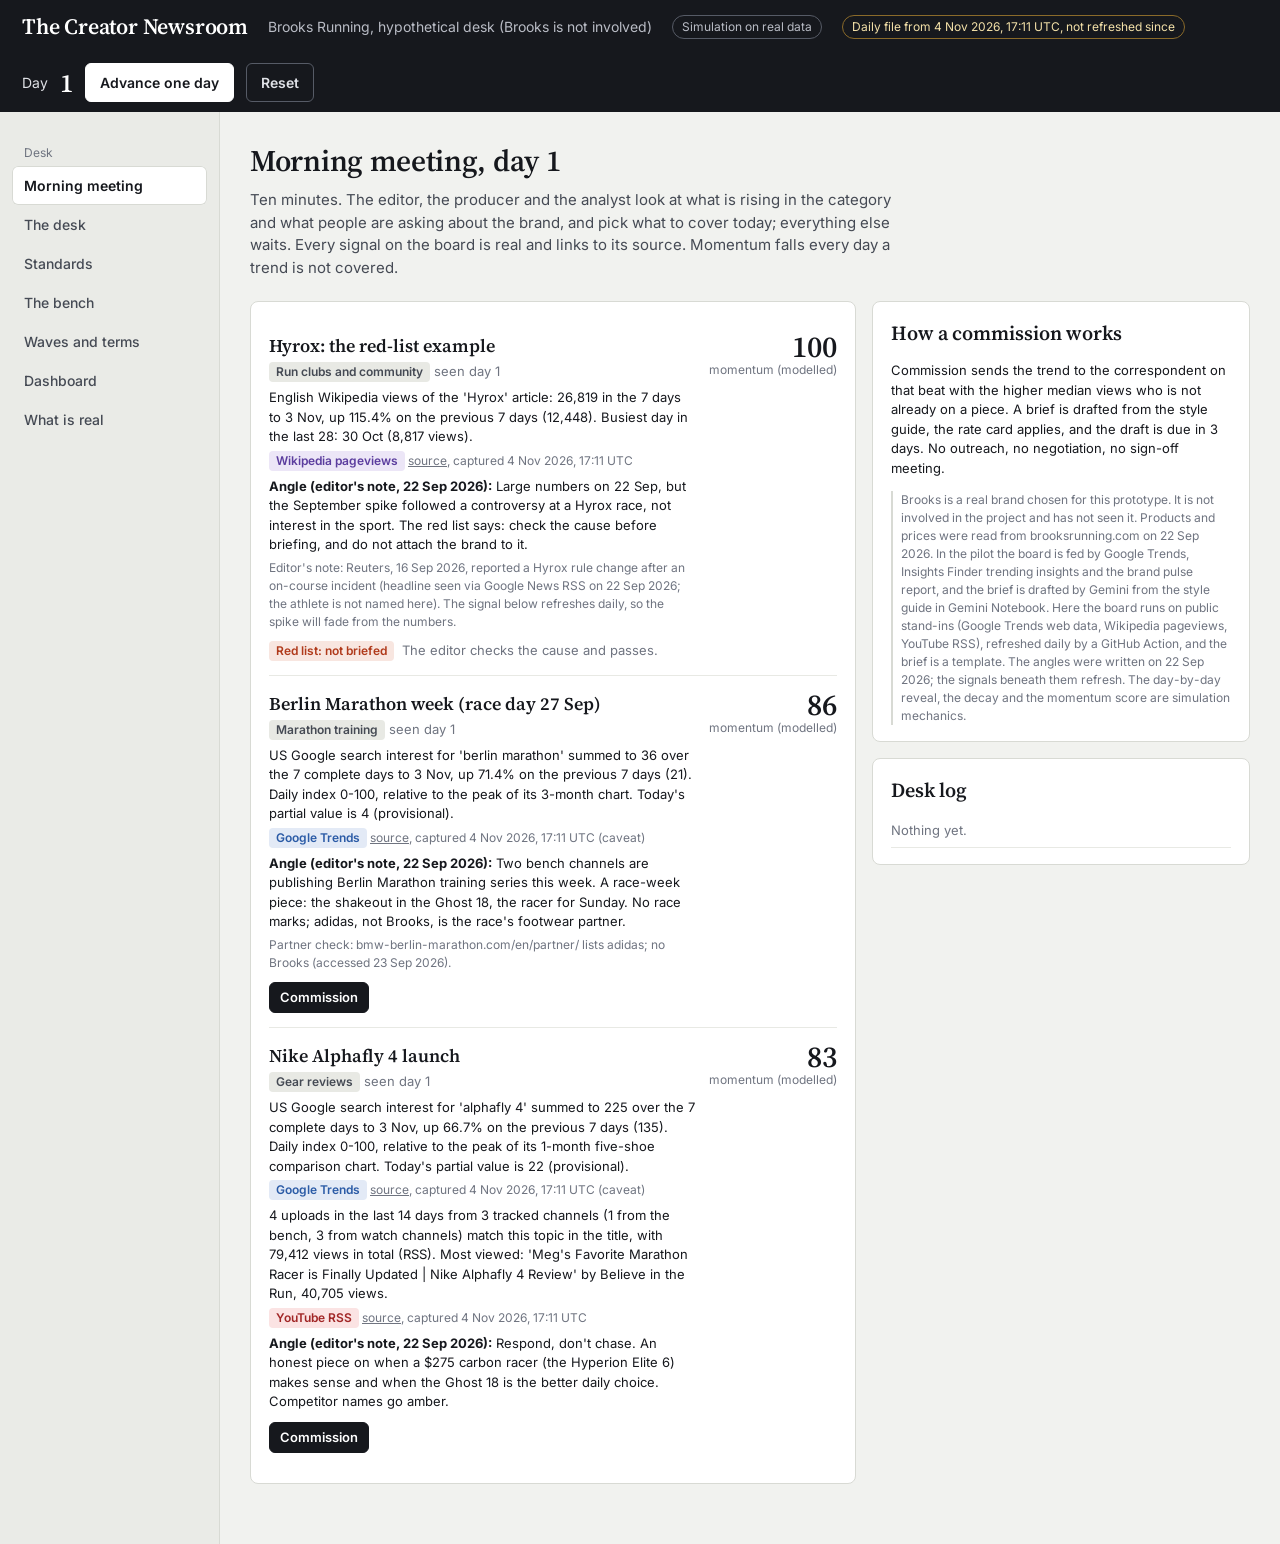
==== commit 52621eb8: "Refresh live data (2026-11-04T17:13Z)" ====
--- a/index.html
+++ b/index.html
@@ -156,7 +156,7 @@
 
 <script>
 /* ===================== SNAPSHOT (real data, embedded fallback; generated from data/live.json) ===================== */
-const SNAPSHOT = /*SNAP*/{"schemaVersion":1,"generatedAt":"2026-11-03T16:59:59Z","generator":"scripts/fetch_data.py","embeddedSnapshot":true,"benchNote":"Illustrative bench of 16 real public YouTube channels found through public YouTube search (not through YouTube Creator Partnerships). No channel has any known relationship with Brooks. Rates, fees and turnaround are not public and are not in this file.","summary":{"creators":16,"creatorsStale":0,"trends":50,"trendsStale":0,"sourcesOk":["youtube_rss","youtube_pages","wikimedia","mediawiki","google_trends"],"sourcesPartial":[],"sourcesFailed":[]},"sources":[{"id":"youtube_rss","name":"YouTube channel RSS feeds","url":"https://www.youtube.com/feeds/videos.xml","status":"ok","ok":19,"failed":0,"lastSuccess":"2026-11-03T16:59:59Z","note":"Latest 15 uploads per channel with public view counts. Server-side only (no CORS)."},{"id":"youtube_pages","name":"YouTube channel pages (public subscriber count)","url":"https://www.youtube.com/","status":"ok","ok":16,"failed":0,"lastSuccess":"2026-11-03T16:59:59Z","note":"Subscriber text read from the channel page header; the channel ID on the page must match."},{"id":"wikimedia","name":"Wikimedia Pageviews REST API","url":"https://wikimedia.org/api/rest_v1/metrics/pageviews/per-article/","status":"ok","ok":25,"failed":0,"lastSuccess":"2026-11-03T16:59:59Z","note":"English Wikipedia daily pageviews, agent=user. Also callable from a browser with a plain fetch()."},{"id":"mediawiki","name":"MediaWiki Action API (article title check)","url":"https://en.wikipedia.org/w/api.php","status":"ok","ok":1,"failed":0,"lastSuccess":"2026-11-03T16:59:59Z","note":"Flags configured article titles that were renamed or deleted."},{"id":"google_trends","name":"Google Trends (unofficial web endpoints)","url":"https://trends.google.com/trends/explore","status":"ok","ok":11,"failed":0,"lastSuccess":"2026-11-03T16:59:59Z","note":"Best effort: rate-limited (HTTP 429) and untested from GitHub Actions IPs. Last good values are kept and marked stale on failure."}],"creators":[{"id":"kofuzi","beat":"gear","name":"kofuzi","handle":"@kofuzi","channelId":"UCe43pe3w4L6w3tNMRkWiJBA","url":"https://www.youtube.com/@kofuzi","flags":["Reviews shoes from many brands, competitors included, so exclusivity terms would not fit."],"medianViews15":44244,"uploads30d":10,"uploads30dIsFloor":false,"shortsInLast15":0,"daysSinceLastUpload":1.2,"feedStale":false,"subscribers":243000,"subscribersText":"243K subscribers","subscribersCapturedAt":"2026-11-03T16:59:59Z","subscribersStale":false,"stale":false,"lastSuccess":"2026-11-03T16:59:59Z"},{"id":"doctorsofrunning","beat":"gear","name":"Doctors of Running","handle":"@DoctorsofRunning","channelId":"UCpUtRsyAx5rluUDmF4k_gHw","url":"https://www.youtube.com/@DoctorsofRunning","flags":["Reviews shoes from many brands, competitors included, so exclusivity terms would not fit."],"medianViews15":8406,"uploads30d":10,"uploads30dIsFloor":false,"shortsInLast15":2,"daysSinceLastUpload":2.1,"feedStale":false,"subscribers":50900,"subscribersText":"50.9K subscribers","subscribersCapturedAt":"2026-11-03T16:59:59Z","subscribersStale":false,"stale":false,"lastSuccess":"2026-11-03T16:59:59Z"},{"id":"keltieoconnor","beat":"beginner","name":"Keltie O'Connor","handle":"@KeltieOConnor","channelId":"UC9zEqIwv7yPQ8IlzNYpB_Aw","url":"https://www.youtube.com/@KeltieOConnor","flags":["General fitness and lifestyle channel, not a dedicated running channel. In the beginner beat for its reach to people who do not run yet; do not call it a running creator."],"medianViews15":103965,"uploads30d":10,"uploads30dIsFloor":false,"shortsInLast15":9,"daysSinceLastUpload":2.1,"feedStale":false,"subscribers":775000,"subscribersText":"775K subscribers","subscribersCapturedAt":"2026-11-03T16:59:59Z","subscribersStale":false,"stale":false,"lastSuccess":"2026-11-03T16:59:59Z"},{"id":"nk-medani","beat":"beginner","name":"NK Medani","handle":"@nk.medani","channelId":"UCNhvxFNlvV3RwR7f3TdAunA","url":"https://www.youtube.com/@nk.medani","flags":[],"medianViews15":7347,"uploads30d":6,"uploads30dIsFloor":false,"shortsInLast15":1,"daysSinceLastUpload":1.9,"feedStale":false,"subscribers":26500,"subscribersText":"26.5K subscribers","subscribersCapturedAt":"2026-11-03T16:59:59Z","subscribersStale":false,"stale":false,"lastSuccess":"2026-11-03T16:59:59Z"},{"id":"philybowden","beat":"marathon","name":"Phily Bowden","handle":"@PhilyBowden","channelId":"UCzCCsm1ry8no4j-gS6TgySQ","url":"https://www.youtube.com/@PhilyBowden","flags":[],"medianViews15":130120,"uploads30d":8,"uploads30dIsFloor":false,"shortsInLast15":7,"daysSinceLastUpload":3.0,"feedStale":false,"subscribers":228000,"subscribersText":"228K subscribers","subscribersCapturedAt":"2026-11-03T16:59:59Z","subscribersStale":false,"stale":false,"lastSuccess":"2026-11-03T16:59:59Z"},{"id":"benisrunning","beat":"marathon","name":"Ben Is Running","handle":"@BenIsRunning","channelId":"UC-vlZFFRyWKx-d3LpoAhNfg","url":"https://www.youtube.com/@BenIsRunning","flags":[],"medianViews15":61748,"uploads30d":5,"uploads30dIsFloor":false,"shortsInLast15":2,"daysSinceLastUpload":2.0,"feedStale":false,"subscribers":159000,"subscribersText":"159K subscribers","subscribersCapturedAt":"2026-11-03T16:59:59Z","subscribersStale":false,"stale":false,"lastSuccess":"2026-11-03T16:59:59Z"},{"id":"jeffpelletier","beat":"trail","name":"Jeff Pelletier","handle":"@JeffPelletier","channelId":"UCNKMpnM_Yvf6E-Hhf9btYqA","url":"https://www.youtube.com/@JeffPelletier","flags":[],"medianViews15":38937,"uploads30d":2,"uploads30dIsFloor":false,"shortsInLast15":6,"daysSinceLastUpload":7.9,"feedStale":false,"subscribers":175000,"subscribersText":"175K subscribers","subscribersCapturedAt":"2026-11-03T16:59:59Z","subscribersStale":false,"stale":false,"lastSuccess":"2026-11-03T16:59:59Z"},{"id":"run4adventure","beat":"trail","name":"Run4Adventure","handle":"@Run4Adventure","channelId":"UCGMbTnk82pK0vmITB5LtiPw","url":"https://www.youtube.com/@Run4Adventure","flags":["A 2026-08-27 livestream title says 'powered by SCOTT Running' (SCOTT sells trail shoes). Relationship unverified.","Reviews shoes from many brands, competitors included, so exclusivity terms would not fit."],"medianViews15":11617,"uploads30d":12,"uploads30dIsFloor":false,"shortsInLast15":1,"daysSinceLastUpload":2.9,"feedStale":false,"subscribers":70400,"subscribersText":"70.4K subscribers","subscribersCapturedAt":"2026-11-03T16:59:59Z","subscribersStale":false,"stale":false,"lastSuccess":"2026-11-03T16:59:59Z"},{"id":"noahanderson14","beat":"community","name":"Noah Anderson","handle":"@noahanderson14","channelId":"UC3B5F11oEtOwI-jXpwT0kHg","url":"https://www.youtube.com/@noahanderson14","flags":[],"medianViews15":87501,"uploads30d":15,"uploads30dIsFloor":true,"shortsInLast15":13,"daysSinceLastUpload":0.0,"feedStale":false,"subscribers":549000,"subscribersText":"549K subscribers","subscribersCapturedAt":"2026-11-03T16:59:59Z","subscribersStale":false,"stale":false,"lastSuccess":"2026-11-03T16:59:59Z"},{"id":"crownmyrun","beat":"community","name":"Crown my Run","handle":"@CrownMyRun","channelId":"UCV9Gjy-Ec1cWMaR_J0KSFXg","url":"https://www.youtube.com/@CrownMyRun","flags":["Below the 20k-subscriber floor (14.7K on 2026-09-22). Kept because no active run-club or parkrun channel between 20k and 200k was found; nearest 20k+ swap is Flora Beverley (@FloraBeverley)."],"medianViews15":11771,"uploads30d":3,"uploads30dIsFloor":false,"shortsInLast15":3,"daysSinceLastUpload":6.9,"feedStale":false,"subscribers":14800,"subscribersText":"14.8K subscribers","subscribersCapturedAt":"2026-11-03T16:59:59Z","subscribersStale":false,"stale":false,"lastSuccess":"2026-11-03T16:59:59Z"},{"id":"allie-ostrander","beat":"womens","name":"Allie Ostrander","handle":"@allie_ostrander","channelId":"UCn5hg2riwFTCNif80JbaA8A","url":"https://www.youtube.com/@allie_ostrander","flags":[],"medianViews15":119383,"uploads30d":12,"uploads30dIsFloor":false,"shortsInLast15":8,"daysSinceLastUpload":0.9,"feedStale":false,"subscribers":141000,"subscribersText":"141K subscribers","subscribersCapturedAt":"2026-11-03T16:59:59Z","subscribersStale":false,"stale":false,"lastSuccess":"2026-11-03T16:59:59Z"},{"id":"hannahtrenches","beat":"womens","name":"Hannah Trenches","handle":"@hannahtrenches","channelId":"UCMbAwEnxe3yIJq06H8Ft5rg","url":"https://www.youtube.com/@hannahtrenches","flags":["A 2026-09-10 title promotes a Gymshark discount code (apparel, not footwear)."],"medianViews15":21993,"uploads30d":9,"uploads30dIsFloor":false,"shortsInLast15":12,"daysSinceLastUpload":1.0,"feedStale":false,"subscribers":27300,"subscribersText":"27.3K subscribers","subscribersCapturedAt":"2026-11-03T16:59:59Z","subscribersStale":false,"stale":false,"lastSuccess":"2026-11-03T16:59:59Z"},{"id":"jamesdunne","beat":"recovery","name":"James Dunne","handle":"@JamesDunne","channelId":"UCEBjuHm_Z6hz8Q6C_dm8bSg","url":"https://www.youtube.com/@JamesDunne","flags":[],"medianViews15":305826,"uploads30d":0,"uploads30dIsFloor":false,"shortsInLast15":0,"daysSinceLastUpload":72.5,"feedStale":false,"subscribers":311000,"subscribersText":"311K subscribers","subscribersCapturedAt":"2026-11-03T16:59:59Z","subscribersStale":false,"stale":false,"lastSuccess":"2026-11-03T16:59:59Z"},{"id":"runbetterwithash","beat":"recovery","name":"Run Better with Ash","handle":"@RunBetterwithAsh","channelId":"UCB2zycIY_qMKZjlE98zO4gg","url":"https://www.youtube.com/@RunBetterwithAsh","flags":[],"medianViews15":6640,"uploads30d":13,"uploads30dIsFloor":false,"shortsInLast15":0,"daysSinceLastUpload":1.0,"feedStale":false,"subscribers":191000,"subscribersText":"191K subscribers","subscribersCapturedAt":"2026-11-03T16:59:59Z","subscribersStale":false,"stale":false,"lastSuccess":"2026-11-03T16:59:59Z"},{"id":"andirenay","beat":"shorts","name":"Andi Renay","handle":"@andirenay","channelId":"UCuchAnfKNzuKQ0T6pBQqurQ","url":"https://www.youtube.com/@andirenay","flags":["Her channel description says she is 21 and runs at FAU. If she is a current college athlete, her school's and the NCAA's NIL rules would apply to any paid deal; not verified."],"medianViews15":7327,"uploads30d":15,"uploads30dIsFloor":true,"shortsInLast15":15,"daysSinceLastUpload":0.6,"feedStale":false,"subscribers":136000,"subscribersText":"136K subscribers","subscribersCapturedAt":"2026-11-03T16:59:59Z","subscribersStale":false,"stale":false,"lastSuccess":"2026-11-03T16:59:59Z"},{"id":"thefashionjogger","beat":"shorts","name":"The Fashion Jogger","handle":"@TheFashionJogger","channelId":"UC6khvHxqs_5VySwJ6amtG8Q","url":"https://www.youtube.com/@TheFashionJogger","flags":["A 2026-09-21 title tags @nikerunning and @nike on a Nike Alphafly 4 video. Any Nike relationship is unverified."],"medianViews15":48709,"uploads30d":15,"uploads30dIsFloor":true,"shortsInLast15":15,"daysSinceLastUpload":1.9,"feedStale":false,"subscribers":1620000,"subscribersText":"1.62M subscribers","subscribersCapturedAt":"2026-11-03T16:59:59Z","subscribersStale":false,"stale":false,"lastSuccess":"2026-11-03T16:59:59Z"}],"trends":[{"id":"wm-hyrox","topic":"Hyrox (fitness racing)","signal_text":"English Wikipedia views of the 'Hyrox' article: 26,620 in the 7 days to 2 Nov, up 124.8% on the previous 7 days (11,840). Busiest day in the last 28: 30 Oct (8,817 views).","metric":"English Wikipedia pageviews (agent=user), sum of the last 7 complete days","value":26620,"change_pct":124.8,"window":"2026-10-27 to 2026-11-02 vs 2026-10-20 to 2026-10-26","source_name":"Wikimedia Pageviews REST API","source_url":"https://wikimedia.org/api/rest_v1/metrics/pageviews/per-article/en.wikipedia/all-access/user/Hyrox/daily/20260831/20261102","captured":"2026-11-03T16:59:59Z","stale":false,"lastSuccess":"2026-11-03T16:59:59Z","article":"Hyrox","articleUrl":"https://en.wikipedia.org/wiki/Hyrox","note":"Research on 2026-09-22 found the September 2026 spike was driven by a controversy (a red-list example, not a brief). Check the cause of any spike before briefing.","caveats":[]},{"id":"wm-half-marathon","topic":"Half marathon","signal_text":"English Wikipedia views of the 'Half marathon' article: 3,149 in the 7 days to 2 Nov, up 16.4% on the previous 7 days (2,706). Busiest day in the last 28: 11 Oct (855 views).","metric":"English Wikipedia pageviews (agent=user), sum of the last 7 complete days","value":3149,"change_pct":16.4,"window":"2026-10-27 to 2026-11-02 vs 2026-10-20 to 2026-10-26","source_name":"Wikimedia Pageviews REST API","source_url":"https://wikimedia.org/api/rest_v1/metrics/pageviews/per-article/en.wikipedia/all-access/user/Half_marathon/daily/20260831/20261102","captured":"2026-11-03T16:59:59Z","stale":false,"lastSuccess":"2026-11-03T16:59:59Z","article":"Half_marathon","articleUrl":"https://en.wikipedia.org/wiki/Half_marathon","note":null,"caveats":[]},{"id":"wm-nyc-marathon","topic":"New York City Marathon","signal_text":"English Wikipedia views of the 'New York City Marathon' article: 34,779 in the 7 days to 2 Nov, up 1177.7% on the previous 7 days (2,722). Busiest day in the last 28: 1 Nov (17,474 views).","metric":"English Wikipedia pageviews (agent=user), sum of the last 7 complete days","value":34779,"change_pct":1177.7,"window":"2026-10-27 to 2026-11-02 vs 2026-10-20 to 2026-10-26","source_name":"Wikimedia Pageviews REST API","source_url":"https://wikimedia.org/api/rest_v1/metrics/pageviews/per-article/en.wikipedia/all-access/user/New_York_City_Marathon/daily/20260831/20261102","captured":"2026-11-03T16:59:59Z","stale":false,"lastSuccess":"2026-11-03T16:59:59Z","article":"New_York_City_Marathon","articleUrl":"https://en.wikipedia.org/wiki/New_York_City_Marathon","note":null,"caveats":[]},{"id":"wm-strava","topic":"Strava","signal_text":"English Wikipedia views of the 'Strava' article: 2,059 in the 7 days to 2 Nov, down 3.4% on the previous 7 days (2,131). Busiest day in the last 28: 20 Oct (363 views).","metric":"English Wikipedia pageviews (agent=user), sum of the last 7 complete days","value":2059,"change_pct":-3.4,"window":"2026-10-27 to 2026-11-02 vs 2026-10-20 to 2026-10-26","source_name":"Wikimedia Pageviews REST API","source_url":"https://wikimedia.org/api/rest_v1/metrics/pageviews/per-article/en.wikipedia/all-access/user/Strava/daily/20260831/20261102","captured":"2026-11-03T16:59:59Z","stale":false,"lastSuccess":"2026-11-03T16:59:59Z","article":"Strava","articleUrl":"https://en.wikipedia.org/wiki/Strava","note":null,"caveats":[]},{"id":"wm-plantar-fasciitis","topic":"Plantar fasciitis (health topic: claims register applies)","signal_text":"English Wikipedia views of the 'Plantar fasciitis' article: 3,332 in the 7 days to 2 Nov, down 7.4% on the previous 7 days (3,597). Busiest day in the last 28: 22 Oct (559 views).","metric":"English Wikipedia pageviews (agent=user), sum of the last 7 complete days","value":3332,"change_pct":-7.4,"window":"2026-10-27 to 2026-11-02 vs 2026-10-20 to 2026-10-26","source_name":"Wikimedia Pageviews REST API","source_url":"https://wikimedia.org/api/rest_v1/metrics/pageviews/per-article/en.wikipedia/all-access/user/Plantar_fasciitis/daily/20260831/20261102","captured":"2026-11-03T16:59:59Z","stale":false,"lastSuccess":"2026-11-03T16:59:59Z","article":"Plantar_fasciitis","articleUrl":"https://en.wikipedia.org/wiki/Plantar_fasciitis","note":null,"caveats":[]},{"id":"gt-trail-running-shoes","topic":"Trail running shoes","signal_text":"US Google search interest for 'trail running shoes' summed to 162 over the 7 complete days to 2 Nov, up 3.8% on the previous 7 days (156). Daily index 0-100, relative to the peak of its 3-month chart. Today's partial value is 21 (provisional).","metric":"Google Trends US search interest (0-100 index, 3-month chart), sum of the last 7 complete days","value":162,"change_pct":3.8,"window":"2026-10-27 to 2026-11-02 vs 2026-10-20 to 2026-10-26","source_name":"Google Trends (unofficial web endpoints, best effort)","source_url":"https://trends.google.com/trends/explore?date=today%203-m&geo=US&q=trail%20running%20shoes","captured":"2026-11-03T16:59:59Z","stale":false,"lastSuccess":"2026-11-03T16:59:59Z","caveats":["Index values are relative to the peak of this chart only; do not compare them with other charts."],"keyword":"trail running shoes","partialToday":{"date":"2026-11-03","value":21}},{"id":"gt-run-club","topic":"Run clubs","signal_text":"US Google search interest for 'run club' summed to 425 over the 7 complete days to 2 Nov, down 13.1% on the previous 7 days (489). Daily index 0-100, relative to the peak of its 3-month chart. Today's partial value is 59 (provisional).","metric":"Google Trends US search interest (0-100 index, 3-month chart), sum of the last 7 complete days","value":425,"change_pct":-13.1,"window":"2026-10-27 to 2026-11-02 vs 2026-10-20 to 2026-10-26","source_name":"Google Trends (unofficial web endpoints, best effort)","source_url":"https://trends.google.com/trends/explore?date=today%203-m&geo=US&q=run%20club","captured":"2026-11-03T16:59:59Z","stale":false,"lastSuccess":"2026-11-03T16:59:59Z","caveats":["Index values are relative to the peak of this chart only; do not compare them with other charts."],"keyword":"run club","partialToday":{"date":"2026-11-03","value":59}},{"id":"gt-couch-to-5k","topic":"Couch to 5K","signal_text":"US Google search interest for 'couch to 5k' summed to 372 over the 7 complete days to 2 Nov, up 11.0% on the previous 7 days (335). Daily index 0-100, relative to the peak of its 3-month chart. Today's partial value is 61 (provisional).","metric":"Google Trends US search interest (0-100 index, 3-month chart), sum of the last 7 complete days","value":372,"change_pct":11.0,"window":"2026-10-27 to 2026-11-02 vs 2026-10-20 to 2026-10-26","source_name":"Google Trends (unofficial web endpoints, best effort)","source_url":"https://trends.google.com/trends/explore?date=today%203-m&geo=US&q=couch%20to%205k","captured":"2026-11-03T16:59:59Z","stale":false,"lastSuccess":"2026-11-03T16:59:59Z","caveats":["Index values are relative to the peak of this chart only; do not compare them with other charts."],"keyword":"couch to 5k","partialToday":{"date":"2026-11-03","value":61}},{"id":"gt-zone-2-running","topic":"Zone 2 running","signal_text":"US Google search interest for 'zone 2 running' summed to 313 over the 7 complete days to 2 Nov, down 4.6% on the previous 7 days (328). Daily index 0-100, relative to the peak of its 3-month chart. Today's partial value is 50 (provisional).","metric":"Google Trends US search interest (0-100 index, 3-month chart), sum of the last 7 complete days","value":313,"change_pct":-4.6,"window":"2026-10-27 to 2026-11-02 vs 2026-10-20 to 2026-10-26","source_name":"Google Trends (unofficial web endpoints, best effort)","source_url":"https://trends.google.com/trends/explore?date=today%203-m&geo=US&q=zone%202%20running","captured":"2026-11-03T16:59:59Z","stale":false,"lastSuccess":"2026-11-03T16:59:59Z","caveats":["Index values are relative to the peak of this chart only; do not compare them with other charts."],"keyword":"zone 2 running","partialToday":{"date":"2026-11-03","value":50}},{"id":"gt-berlin-marathon","topic":"Berlin Marathon","signal_text":"US Google search interest for 'berlin marathon' summed to 30 over the 7 complete days to 2 Nov, up 42.9% on the previous 7 days (21). Daily index 0-100, relative to the peak of its 3-month chart. Today's partial value is 10 (provisional).","metric":"Google Trends US search interest (0-100 index, 3-month chart), sum of the last 7 complete days","value":30,"change_pct":42.9,"window":"2026-10-27 to 2026-11-02 vs 2026-10-20 to 2026-10-26","source_name":"Google Trends (unofficial web endpoints, best effort)","source_url":"https://trends.google.com/trends/explore?date=today%203-m&geo=US&q=berlin%20marathon","captured":"2026-11-03T16:59:59Z","stale":false,"lastSuccess":"2026-11-03T16:59:59Z","caveats":["Index values are relative to the peak of this chart only; do not compare them with other charts."],"keyword":"berlin marathon","partialToday":{"date":"2026-11-03","value":10}},{"id":"gt-chicago-marathon","topic":"Chicago Marathon","signal_text":"US Google search interest for 'chicago marathon' summed to 14 over the 7 complete days to 2 Nov, down 6.7% on the previous 7 days (15). Daily index 0-100, relative to the peak of its 3-month chart. Today's partial value is 2 (provisional).","metric":"Google Trends US search interest (0-100 index, 3-month chart), sum of the last 7 complete days","value":14,"change_pct":-6.7,"window":"2026-10-27 to 2026-11-02 vs 2026-10-20 to 2026-10-26","source_name":"Google Trends (unofficial web endpoints, best effort)","source_url":"https://trends.google.com/trends/explore?date=today%203-m&geo=US&q=chicago%20marathon","captured":"2026-11-03T16:59:59Z","stale":false,"lastSuccess":"2026-11-03T16:59:59Z","caveats":["Index values are relative to the peak of this chart only; do not compare them with other charts."],"keyword":"chicago marathon","partialToday":{"date":"2026-11-03","value":2}},{"id":"gt-nyc-marathon","topic":"New York City Marathon","signal_text":"US Google search interest for 'nyc marathon' summed to 186 over the 7 complete days to 2 Nov, up 708.7% on the previous 7 days (23). Daily index 0-100, relative to the peak of its 3-month chart. Today's partial value is 26 (provisional).","metric":"Google Trends US search interest (0-100 index, 3-month chart), sum of the last 7 complete days","value":186,"change_pct":708.7,"window":"2026-10-27 to 2026-11-02 vs 2026-10-20 to 2026-10-26","source_name":"Google Trends (unofficial web endpoints, best effort)","source_url":"https://trends.google.com/trends/explore?date=today%203-m&geo=US&q=nyc%20marathon","captured":"2026-11-03T16:59:59Z","stale":false,"lastSuccess":"2026-11-03T16:59:59Z","caveats":["Index values are relative to the peak of this chart only; do not compare them with other charts."],"keyword":"nyc marathon","partialToday":{"date":"2026-11-03","value":26}},{"id":"gt-shoes-ghost-18","topic":"Brooks Ghost 18","signal_text":"US Google search interest for 'ghost 18' summed to 454 over the 7 complete days to 2 Nov, up 3.9% on the previous 7 days (437). Daily index 0-100, relative to the peak of its 1-month five-shoe comparison chart. Today's partial value is 70 (provisional).","metric":"Google Trends US search interest (0-100 index, 1-month five-shoe comparison chart), sum of the last 7 complete days","value":454,"change_pct":3.9,"window":"2026-10-27 to 2026-11-02 vs 2026-10-20 to 2026-10-26","source_name":"Google Trends (unofficial web endpoints, best effort)","source_url":"https://trends.google.com/trends/explore?date=today%201-m&geo=US&q=ghost%2018%2Chyperion%20elite%206%2Cclifton%2011%2Calphafly%204%2Cadios%20pro%205","captured":"2026-11-03T16:59:59Z","stale":false,"lastSuccess":"2026-11-03T16:59:59Z","caveats":["Index values are relative to the peak of this chart only; do not compare them with other charts.","The bare keyword 'ghost 18' can also catch searches unrelated to the shoe; read it as an upper bound."],"keyword":"ghost 18","partialToday":{"date":"2026-11-03","value":70}},{"id":"gt-shoes-alphafly-4","topic":"Nike Alphafly 4 (competitor)","signal_text":"US Google search interest for 'alphafly 4' summed to 215 over the 7 complete days to 2 Nov, up 69.3% on the previous 7 days (127). Daily index 0-100, relative to the peak of its 1-month five-shoe comparison chart. Today's partial value is 22 (provisional).","metric":"Google Trends US search interest (0-100 index, 1-month five-shoe comparison chart), sum of the last 7 complete days","value":215,"change_pct":69.3,"window":"2026-10-27 to 2026-11-02 vs 2026-10-20 to 2026-10-26","source_name":"Google Trends (unofficial web endpoints, best effort)","source_url":"https://trends.google.com/trends/explore?date=today%201-m&geo=US&q=ghost%2018%2Chyperion%20elite%206%2Cclifton%2011%2Calphafly%204%2Cadios%20pro%205","captured":"2026-11-03T16:59:59Z","stale":false,"lastSuccess":"2026-11-03T16:59:59Z","caveats":["Index values are relative to the peak of this chart only; do not compare them with other charts."],"keyword":"alphafly 4","partialToday":{"date":"2026-11-03","value":22}},{"id":"gt-shoes-adios-pro-5","topic":"adidas Adios Pro 5 (competitor)","signal_text":"US Google search interest for 'adios pro 5' summed to 64 over the 7 complete days to 2 Nov, down 4.5% on the previous 7 days (67). Daily index 0-100, relative to the peak of its 1-month five-shoe comparison chart. Today's partial value is 10 (provisional).","metric":"Google Trends US search interest (0-100 index, 1-month five-shoe comparison chart), sum of the last 7 complete days","value":64,"change_pct":-4.5,"window":"2026-10-27 to 2026-11-02 vs 2026-10-20 to 2026-10-26","source_name":"Google Trends (unofficial web endpoints, best effort)","source_url":"https://trends.google.com/trends/explore?date=today%201-m&geo=US&q=ghost%2018%2Chyperion%20elite%206%2Cclifton%2011%2Calphafly%204%2Cadios%20pro%205","captured":"2026-11-03T16:59:59Z","stale":false,"lastSuccess":"2026-11-03T16:59:59Z","caveats":["Index values are relative to the peak of this chart only; do not compare them with other charts."],"keyword":"adios pro 5","partialToday":{"date":"2026-11-03","value":10}},{"id":"yt-bench-fastest-short","topic":"Fastest-moving bench Short this week","signal_text":"'#runner #running #relatable #fitness #funny #jokes #comedy #skit #workout #gym #run' by Andi Renay (shorts beat) has 369,506 views (RSS) 1.7 days after publishing, about 215,410 a day: the fastest of 21 bench Shorts published in the last 7 days and at least 24 hours old.","metric":"YouTube views (RSS) per day since publish","value":215410,"change_pct":null,"window":"Short uploads published 2026-10-27 to 2026-11-03, at least 24 hours old","source_name":"YouTube channel RSS feed (Andi Renay)","source_url":"https://www.youtube.com/shorts/JQ5t2RVRT9M","captured":"2026-11-03T16:59:59Z","stale":false,"lastSuccess":"2026-11-03T16:59:59Z","caveats":[]},{"id":"yt-kw-alphafly-4","topic":"Nike Alphafly 4 launch (competitor)","signal_text":"3 uploads in the last 14 days from 2 tracked channels (1 from the bench, 2 from watch channels) match this topic in the title, with 73,568 views in total (RSS). Most viewed: 'Meg's Favorite Marathon Racer is Finally Updated | Nike Alphafly 4 Review' by Believe in the Run, 40,240 views.","metric":"YouTube views (RSS) summed over matching uploads published in the last 14 days","value":73568,"change_pct":null,"window":"uploads published 2026-10-20 to 2026-11-03","source_name":"YouTube channel RSS feeds (16 bench + 3 watch channels: Believe in the Run, The Run Testers, Ben Parkes)","source_url":"https://www.youtube.com/watch?v=UDBuVNORxh0","captured":"2026-11-03T16:59:59Z","stale":false,"lastSuccess":"2026-11-03T16:59:59Z","caveats":["Keyword match on video titles; a match does not mean the video is about the brand or product.","The feed holds only each channel's latest 15 uploads; Andi Renay posted more than that in 14 days, so their counts are floors."]},{"id":"yt-kw-adios-pro-5","topic":"adidas Adios Pro 5 launch (competitor)","signal_text":"4 uploads in the last 14 days from 2 tracked channels (0 from the bench, 4 from watch channels) match this topic in the title, with 60,916 views in total (RSS). Most viewed: 'Between 2 Shoes | Adidas Adizero Adios Pro 5 vs. Adios Pro 4' by Believe in the Run, 19,673 views.","metric":"YouTube views (RSS) summed over matching uploads published in the last 14 days","value":60916,"change_pct":null,"window":"uploads published 2026-10-20 to 2026-11-03","source_name":"YouTube channel RSS feeds (16 bench + 3 watch channels: Believe in the Run, The Run Testers, Ben Parkes)","source_url":"https://www.youtube.com/watch?v=dCPcjC9U9Bw","captured":"2026-11-03T16:59:59Z","stale":false,"lastSuccess":"2026-11-03T16:59:59Z","caveats":["Keyword match on video titles; a match does not mean the video is about the brand or product.","The feed holds only each channel's latest 15 uploads; Andi Renay posted more than that in 14 days, so their counts are floors."]},{"id":"yt-kw-beginner","topic":"Beginner running","signal_text":"1 upload in the last 14 days from 1 tracked channel (1 from the bench, 0 from watch channels) matches this topic in the title, with 7,347 views in total (RSS). Most viewed: 'realistic week of marathon training *diet, workouts, outfits* a beginner runner (post knee surgery)' by NK Medani, 7,347 views.","metric":"YouTube views (RSS) summed over matching uploads published in the last 14 days","value":7347,"change_pct":null,"window":"uploads published 2026-10-20 to 2026-11-03","source_name":"YouTube channel RSS feeds (16 bench + 3 watch channels: Believe in the Run, The Run Testers, Ben Parkes)","source_url":"https://www.youtube.com/watch?v=x555zQ7JMsA","captured":"2026-11-03T16:59:59Z","stale":false,"lastSuccess":"2026-11-03T16:59:59Z","caveats":["Keyword match on video titles; a match does not mean the video is about the brand or product.","The feed holds only each channel's latest 15 uploads; Andi Renay posted more than that in 14 days, so their counts are floors."]},{"id":"yt-kw-trail-ultra","topic":"Trail and ultra","signal_text":"6 uploads in the last 14 days from 4 tracked channels (4 from the bench, 2 from watch channels) match this topic in the title, with 347,312 views in total (RSS). Most viewed: 'Day 0 hiking the fisherman's trail' by Noah Anderson, 135,389 views.","metric":"YouTube views (RSS) summed over matching uploads published in the last 14 days","value":347312,"change_pct":null,"window":"uploads published 2026-10-20 to 2026-11-03","source_name":"YouTube channel RSS feeds (16 bench + 3 watch channels: Believe in the Run, The Run Testers, Ben Parkes)","source_url":"https://www.youtube.com/shorts/gIc6omUnAVc","captured":"2026-11-03T16:59:59Z","stale":false,"lastSuccess":"2026-11-03T16:59:59Z","caveats":["Keyword match on video titles; a match does not mean the video is about the brand or product.","The feed holds only each channel's latest 15 uploads; Andi Renay posted more than that in 14 days, so their counts are floors."]},{"id":"yt-kw-injury-recovery","topic":"Injury, pain and recovery (health topic: claims register applies)","signal_text":"5 uploads in the last 14 days from 2 tracked channels (5 from the bench, 0 from watch channels) match this topic in the title, with 25,113 views in total (RSS). Most viewed: 'realistic week of marathon training *diet, workouts, outfits* a beginner runner (post knee surgery)' by NK Medani, 7,347 views.","metric":"YouTube views (RSS) summed over matching uploads published in the last 14 days","value":25113,"change_pct":null,"window":"uploads published 2026-10-20 to 2026-11-03","source_name":"YouTube channel RSS feeds (16 bench + 3 watch channels: Believe in the Run, The Run Testers, Ben Parkes)","source_url":"https://www.youtube.com/watch?v=x555zQ7JMsA","captured":"2026-11-03T16:59:59Z","stale":false,"lastSuccess":"2026-11-03T16:59:59Z","caveats":["Keyword match on video titles; a match does not mean the video is about the brand or product.","The feed holds only each channel's latest 15 uploads; Andi Renay posted more than that in 14 days, so their counts are floors."]}]}/*SNAP*/;
+const SNAPSHOT = /*SNAP*/{"schemaVersion":1,"generatedAt":"2026-11-04T17:11:22Z","generator":"scripts/fetch_data.py","embeddedSnapshot":true,"benchNote":"Illustrative bench of 16 real public YouTube channels found through public YouTube search (not through YouTube Creator Partnerships). No channel has any known relationship with Brooks. Rates, fees and turnaround are not public and are not in this file.","summary":{"creators":16,"creatorsStale":0,"trends":49,"trendsStale":0,"sourcesOk":["youtube_rss","youtube_pages","wikimedia","mediawiki","google_trends"],"sourcesPartial":[],"sourcesFailed":[]},"sources":[{"id":"youtube_rss","name":"YouTube channel RSS feeds","url":"https://www.youtube.com/feeds/videos.xml","status":"ok","ok":19,"failed":0,"lastSuccess":"2026-11-04T17:11:22Z","note":"Latest 15 uploads per channel with public view counts. Server-side only (no CORS)."},{"id":"youtube_pages","name":"YouTube channel pages (public subscriber count)","url":"https://www.youtube.com/","status":"ok","ok":16,"failed":0,"lastSuccess":"2026-11-04T17:11:22Z","note":"Subscriber text read from the channel page header; the channel ID on the page must match."},{"id":"wikimedia","name":"Wikimedia Pageviews REST API","url":"https://wikimedia.org/api/rest_v1/metrics/pageviews/per-article/","status":"ok","ok":25,"failed":0,"lastSuccess":"2026-11-04T17:11:22Z","note":"English Wikipedia daily pageviews, agent=user. Also callable from a browser with a plain fetch()."},{"id":"mediawiki","name":"MediaWiki Action API (article title check)","url":"https://en.wikipedia.org/w/api.php","status":"ok","ok":1,"failed":0,"lastSuccess":"2026-11-04T17:11:22Z","note":"Flags configured article titles that were renamed or deleted."},{"id":"google_trends","name":"Google Trends (unofficial web endpoints)","url":"https://trends.google.com/trends/explore","status":"ok","ok":11,"failed":0,"lastSuccess":"2026-11-04T17:11:22Z","note":"Best effort: rate-limited (HTTP 429) and untested from GitHub Actions IPs. Last good values are kept and marked stale on failure."}],"creators":[{"id":"kofuzi","beat":"gear","name":"kofuzi","handle":"@kofuzi","channelId":"UCe43pe3w4L6w3tNMRkWiJBA","url":"https://www.youtube.com/@kofuzi","flags":["Reviews shoes from many brands, competitors included, so exclusivity terms would not fit."],"medianViews15":44777,"uploads30d":11,"uploads30dIsFloor":false,"shortsInLast15":0,"daysSinceLastUpload":0.2,"feedStale":false,"subscribers":243000,"subscribersText":"243K subscribers","subscribersCapturedAt":"2026-11-04T17:11:22Z","subscribersStale":false,"stale":false,"lastSuccess":"2026-11-04T17:11:22Z"},{"id":"doctorsofrunning","beat":"gear","name":"Doctors of Running","handle":"@DoctorsofRunning","channelId":"UCpUtRsyAx5rluUDmF4k_gHw","url":"https://www.youtube.com/@DoctorsofRunning","flags":["Reviews shoes from many brands, competitors included, so exclusivity terms would not fit."],"medianViews15":8108,"uploads30d":11,"uploads30dIsFloor":false,"shortsInLast15":2,"daysSinceLastUpload":0.9,"feedStale":false,"subscribers":50900,"subscribersText":"50.9K subscribers","subscribersCapturedAt":"2026-11-04T17:11:22Z","subscribersStale":false,"stale":false,"lastSuccess":"2026-11-04T17:11:22Z"},{"id":"keltieoconnor","beat":"beginner","name":"Keltie O'Connor","handle":"@KeltieOConnor","channelId":"UC9zEqIwv7yPQ8IlzNYpB_Aw","url":"https://www.youtube.com/@KeltieOConnor","flags":["General fitness and lifestyle channel, not a dedicated running channel. In the beginner beat for its reach to people who do not run yet; do not call it a running creator."],"medianViews15":104284,"uploads30d":9,"uploads30dIsFloor":false,"shortsInLast15":9,"daysSinceLastUpload":3.1,"feedStale":false,"subscribers":775000,"subscribersText":"775K subscribers","subscribersCapturedAt":"2026-11-04T17:11:22Z","subscribersStale":false,"stale":false,"lastSuccess":"2026-11-04T17:11:22Z"},{"id":"nk-medani","beat":"beginner","name":"NK Medani","handle":"@nk.medani","channelId":"UCNhvxFNlvV3RwR7f3TdAunA","url":"https://www.youtube.com/@nk.medani","flags":[],"medianViews15":7453,"uploads30d":5,"uploads30dIsFloor":false,"shortsInLast15":1,"daysSinceLastUpload":2.9,"feedStale":false,"subscribers":26500,"subscribersText":"26.5K subscribers","subscribersCapturedAt":"2026-11-04T17:11:22Z","subscribersStale":false,"stale":false,"lastSuccess":"2026-11-04T17:11:22Z"},{"id":"philybowden","beat":"marathon","name":"Phily Bowden","handle":"@PhilyBowden","channelId":"UCzCCsm1ry8no4j-gS6TgySQ","url":"https://www.youtube.com/@PhilyBowden","flags":[],"medianViews15":130432,"uploads30d":8,"uploads30dIsFloor":false,"shortsInLast15":7,"daysSinceLastUpload":4.0,"feedStale":false,"subscribers":228000,"subscribersText":"228K subscribers","subscribersCapturedAt":"2026-11-04T17:11:22Z","subscribersStale":false,"stale":false,"lastSuccess":"2026-11-04T17:11:22Z"},{"id":"benisrunning","beat":"marathon","name":"Ben Is Running","handle":"@BenIsRunning","channelId":"UC-vlZFFRyWKx-d3LpoAhNfg","url":"https://www.youtube.com/@BenIsRunning","flags":[],"medianViews15":61790,"uploads30d":5,"uploads30dIsFloor":false,"shortsInLast15":2,"daysSinceLastUpload":3.0,"feedStale":false,"subscribers":159000,"subscribersText":"159K subscribers","subscribersCapturedAt":"2026-11-04T17:11:22Z","subscribersStale":false,"stale":false,"lastSuccess":"2026-11-04T17:11:22Z"},{"id":"jeffpelletier","beat":"trail","name":"Jeff Pelletier","handle":"@JeffPelletier","channelId":"UCNKMpnM_Yvf6E-Hhf9btYqA","url":"https://www.youtube.com/@JeffPelletier","flags":[],"medianViews15":38959,"uploads30d":2,"uploads30dIsFloor":false,"shortsInLast15":6,"daysSinceLastUpload":8.9,"feedStale":false,"subscribers":175000,"subscribersText":"175K subscribers","subscribersCapturedAt":"2026-11-04T17:11:22Z","subscribersStale":false,"stale":false,"lastSuccess":"2026-11-04T17:11:22Z"},{"id":"run4adventure","beat":"trail","name":"Run4Adventure","handle":"@Run4Adventure","channelId":"UCGMbTnk82pK0vmITB5LtiPw","url":"https://www.youtube.com/@Run4Adventure","flags":["A 2026-08-27 livestream title says 'powered by SCOTT Running' (SCOTT sells trail shoes). Relationship unverified.","Reviews shoes from many brands, competitors included, so exclusivity terms would not fit."],"medianViews15":9953,"uploads30d":12,"uploads30dIsFloor":false,"shortsInLast15":1,"daysSinceLastUpload":0.9,"feedStale":false,"subscribers":70500,"subscribersText":"70.5K subscribers","subscribersCapturedAt":"2026-11-04T17:11:22Z","subscribersStale":false,"stale":false,"lastSuccess":"2026-11-04T17:11:22Z"},{"id":"noahanderson14","beat":"community","name":"Noah Anderson","handle":"@noahanderson14","channelId":"UC3B5F11oEtOwI-jXpwT0kHg","url":"https://www.youtube.com/@noahanderson14","flags":[],"medianViews15":87999,"uploads30d":15,"uploads30dIsFloor":true,"shortsInLast15":14,"daysSinceLastUpload":0.0,"feedStale":false,"subscribers":549000,"subscribersText":"549K subscribers","subscribersCapturedAt":"2026-11-04T17:11:22Z","subscribersStale":false,"stale":false,"lastSuccess":"2026-11-04T17:11:22Z"},{"id":"crownmyrun","beat":"community","name":"Crown my Run","handle":"@CrownMyRun","channelId":"UCV9Gjy-Ec1cWMaR_J0KSFXg","url":"https://www.youtube.com/@CrownMyRun","flags":["Below the 20k-subscriber floor (14.7K on 2026-09-22). Kept because no active run-club or parkrun channel between 20k and 200k was found; nearest 20k+ swap is Flora Beverley (@FloraBeverley)."],"medianViews15":11778,"uploads30d":3,"uploads30dIsFloor":false,"shortsInLast15":3,"daysSinceLastUpload":7.9,"feedStale":false,"subscribers":14800,"subscribersText":"14.8K subscribers","subscribersCapturedAt":"2026-11-04T17:11:22Z","subscribersStale":false,"stale":false,"lastSuccess":"2026-11-04T17:11:22Z"},{"id":"allie-ostrander","beat":"womens","name":"Allie Ostrander","handle":"@allie_ostrander","channelId":"UCn5hg2riwFTCNif80JbaA8A","url":"https://www.youtube.com/@allie_ostrander","flags":[],"medianViews15":119464,"uploads30d":12,"uploads30dIsFloor":false,"shortsInLast15":8,"daysSinceLastUpload":1.9,"feedStale":false,"subscribers":141000,"subscribersText":"141K subscribers","subscribersCapturedAt":"2026-11-04T17:11:22Z","subscribersStale":false,"stale":false,"lastSuccess":"2026-11-04T17:11:22Z"},{"id":"hannahtrenches","beat":"womens","name":"Hannah Trenches","handle":"@hannahtrenches","channelId":"UCMbAwEnxe3yIJq06H8Ft5rg","url":"https://www.youtube.com/@hannahtrenches","flags":["A 2026-09-10 title promotes a Gymshark discount code (apparel, not footwear)."],"medianViews15":22028,"uploads30d":9,"uploads30dIsFloor":false,"shortsInLast15":12,"daysSinceLastUpload":2.0,"feedStale":false,"subscribers":27300,"subscribersText":"27.3K subscribers","subscribersCapturedAt":"2026-11-04T17:11:22Z","subscribersStale":false,"stale":false,"lastSuccess":"2026-11-04T17:11:22Z"},{"id":"jamesdunne","beat":"recovery","name":"James Dunne","handle":"@JamesDunne","channelId":"UCEBjuHm_Z6hz8Q6C_dm8bSg","url":"https://www.youtube.com/@JamesDunne","flags":[],"medianViews15":305991,"uploads30d":0,"uploads30dIsFloor":false,"shortsInLast15":0,"daysSinceLastUpload":73.5,"feedStale":false,"subscribers":311000,"subscribersText":"311K subscribers","subscribersCapturedAt":"2026-11-04T17:11:22Z","subscribersStale":false,"stale":false,"lastSuccess":"2026-11-04T17:11:22Z"},{"id":"runbetterwithash","beat":"recovery","name":"Run Better with Ash","handle":"@RunBetterwithAsh","channelId":"UCB2zycIY_qMKZjlE98zO4gg","url":"https://www.youtube.com/@RunBetterwithAsh","flags":[],"medianViews15":7338,"uploads30d":13,"uploads30dIsFloor":false,"shortsInLast15":0,"daysSinceLastUpload":0.0,"feedStale":false,"subscribers":191000,"subscribersText":"191K subscribers","subscribersCapturedAt":"2026-11-04T17:11:22Z","subscribersStale":false,"stale":false,"lastSuccess":"2026-11-04T17:11:22Z"},{"id":"andirenay","beat":"shorts","name":"Andi Renay","handle":"@andirenay","channelId":"UCuchAnfKNzuKQ0T6pBQqurQ","url":"https://www.youtube.com/@andirenay","flags":["Her channel description says she is 21 and runs at FAU. If she is a current college athlete, her school's and the NCAA's NIL rules would apply to any paid deal; not verified."],"medianViews15":8660,"uploads30d":15,"uploads30dIsFloor":true,"shortsInLast15":15,"daysSinceLastUpload":0.1,"feedStale":false,"subscribers":136000,"subscribersText":"136K subscribers","subscribersCapturedAt":"2026-11-04T17:11:22Z","subscribersStale":false,"stale":false,"lastSuccess":"2026-11-04T17:11:22Z"},{"id":"thefashionjogger","beat":"shorts","name":"The Fashion Jogger","handle":"@TheFashionJogger","channelId":"UC6khvHxqs_5VySwJ6amtG8Q","url":"https://www.youtube.com/@TheFashionJogger","flags":["A 2026-09-21 title tags @nikerunning and @nike on a Nike Alphafly 4 video. Any Nike relationship is unverified."],"medianViews15":45115,"uploads30d":15,"uploads30dIsFloor":true,"shortsInLast15":15,"daysSinceLastUpload":0.9,"feedStale":false,"subscribers":1620000,"subscribersText":"1.62M subscribers","subscribersCapturedAt":"2026-11-04T17:11:22Z","subscribersStale":false,"stale":false,"lastSuccess":"2026-11-04T17:11:22Z"}],"trends":[{"id":"wm-hyrox","topic":"Hyrox (fitness racing)","signal_text":"English Wikipedia views of the 'Hyrox' article: 26,819 in the 7 days to 3 Nov, up 115.4% on the previous 7 days (12,448). Busiest day in the last 28: 30 Oct (8,817 views).","metric":"English Wikipedia pageviews (agent=user), sum of the last 7 complete days","value":26819,"change_pct":115.4,"window":"2026-10-28 to 2026-11-03 vs 2026-10-21 to 2026-10-27","source_name":"Wikimedia Pageviews REST API","source_url":"https://wikimedia.org/api/rest_v1/metrics/pageviews/per-article/en.wikipedia/all-access/user/Hyrox/daily/20260901/20261103","captured":"2026-11-04T17:11:22Z","stale":false,"lastSuccess":"2026-11-04T17:11:22Z","article":"Hyrox","articleUrl":"https://en.wikipedia.org/wiki/Hyrox","note":"Research on 2026-09-22 found the September 2026 spike was driven by a controversy (a red-list example, not a brief). Check the cause of any spike before briefing.","caveats":[]},{"id":"wm-half-marathon","topic":"Half marathon","signal_text":"English Wikipedia views of the 'Half marathon' article: 3,198 in the 7 days to 3 Nov, up 17.2% on the previous 7 days (2,728). Busiest day in the last 28: 11 Oct (855 views).","metric":"English Wikipedia pageviews (agent=user), sum of the last 7 complete days","value":3198,"change_pct":17.2,"window":"2026-10-28 to 2026-11-03 vs 2026-10-21 to 2026-10-27","source_name":"Wikimedia Pageviews REST API","source_url":"https://wikimedia.org/api/rest_v1/metrics/pageviews/per-article/en.wikipedia/all-access/user/Half_marathon/daily/20260901/20261103","captured":"2026-11-04T17:11:22Z","stale":false,"lastSuccess":"2026-11-04T17:11:22Z","article":"Half_marathon","articleUrl":"https://en.wikipedia.org/wiki/Half_marathon","note":null,"caveats":[]},{"id":"wm-nyc-marathon","topic":"New York City Marathon","signal_text":"English Wikipedia views of the 'New York City Marathon' article: 38,674 in the 7 days to 3 Nov, up 1197.8% on the previous 7 days (2,980). Busiest day in the last 28: 1 Nov (17,474 views).","metric":"English Wikipedia pageviews (agent=user), sum of the last 7 complete days","value":38674,"change_pct":1197.8,"window":"2026-10-28 to 2026-11-03 vs 2026-10-21 to 2026-10-27","source_name":"Wikimedia Pageviews REST API","source_url":"https://wikimedia.org/api/rest_v1/metrics/pageviews/per-article/en.wikipedia/all-access/user/New_York_City_Marathon/daily/20260901/20261103","captured":"2026-11-04T17:11:22Z","stale":false,"lastSuccess":"2026-11-04T17:11:22Z","article":"New_York_City_Marathon","articleUrl":"https://en.wikipedia.org/wiki/New_York_City_Marathon","note":null,"caveats":[]},{"id":"wm-strava","topic":"Strava","signal_text":"English Wikipedia views of the 'Strava' article: 1,997 in the 7 days to 3 Nov, down 4.4% on the previous 7 days (2,089). Busiest day in the last 28: 20 Oct (363 views).","metric":"English Wikipedia pageviews (agent=user), sum of the last 7 complete days","value":1997,"change_pct":-4.4,"window":"2026-10-28 to 2026-11-03 vs 2026-10-21 to 2026-10-27","source_name":"Wikimedia Pageviews REST API","source_url":"https://wikimedia.org/api/rest_v1/metrics/pageviews/per-article/en.wikipedia/all-access/user/Strava/daily/20260901/20261103","captured":"2026-11-04T17:11:22Z","stale":false,"lastSuccess":"2026-11-04T17:11:22Z","article":"Strava","articleUrl":"https://en.wikipedia.org/wiki/Strava","note":null,"caveats":[]},{"id":"wm-plantar-fasciitis","topic":"Plantar fasciitis (health topic: claims register applies)","signal_text":"English Wikipedia views of the 'Plantar fasciitis' article: 3,352 in the 7 days to 3 Nov, down 8.1% on the previous 7 days (3,646). Busiest day in the last 28: 22 Oct (559 views).","metric":"English Wikipedia pageviews (agent=user), sum of the last 7 complete days","value":3352,"change_pct":-8.1,"window":"2026-10-28 to 2026-11-03 vs 2026-10-21 to 2026-10-27","source_name":"Wikimedia Pageviews REST API","source_url":"https://wikimedia.org/api/rest_v1/metrics/pageviews/per-article/en.wikipedia/all-access/user/Plantar_fasciitis/daily/20260901/20261103","captured":"2026-11-04T17:11:22Z","stale":false,"lastSuccess":"2026-11-04T17:11:22Z","article":"Plantar_fasciitis","articleUrl":"https://en.wikipedia.org/wiki/Plantar_fasciitis","note":null,"caveats":[]},{"id":"gt-trail-running-shoes","topic":"Trail running shoes","signal_text":"US Google search interest for 'trail running shoes' summed to 153 over the 7 complete days to 3 Nov, up 4.1% on the previous 7 days (147). Daily index 0-100, relative to the peak of its 3-month chart. Today's partial value is 15 (provisional).","metric":"Google Trends US search interest (0-100 index, 3-month chart), sum of the last 7 complete days","value":153,"change_pct":4.1,"window":"2026-10-28 to 2026-11-03 vs 2026-10-21 to 2026-10-27","source_name":"Google Trends (unofficial web endpoints, best effort)","source_url":"https://trends.google.com/trends/explore?date=today%203-m&geo=US&q=trail%20running%20shoes","captured":"2026-11-04T17:11:22Z","stale":false,"lastSuccess":"2026-11-04T17:11:22Z","caveats":["Index values are relative to the peak of this chart only; do not compare them with other charts."],"keyword":"trail running shoes","partialToday":{"date":"2026-11-04","value":15}},{"id":"gt-run-club","topic":"Run clubs","signal_text":"US Google search interest for 'run club' summed to 424 over the 7 complete days to 3 Nov, down 9.2% on the previous 7 days (467). Daily index 0-100, relative to the peak of its 3-month chart. Today's partial value is 46 (provisional).","metric":"Google Trends US search interest (0-100 index, 3-month chart), sum of the last 7 complete days","value":424,"change_pct":-9.2,"window":"2026-10-28 to 2026-11-03 vs 2026-10-21 to 2026-10-27","source_name":"Google Trends (unofficial web endpoints, best effort)","source_url":"https://trends.google.com/trends/explore?date=today%203-m&geo=US&q=run%20club","captured":"2026-11-04T17:11:22Z","stale":false,"lastSuccess":"2026-11-04T17:11:22Z","caveats":["Index values are relative to the peak of this chart only; do not compare them with other charts."],"keyword":"run club","partialToday":{"date":"2026-11-04","value":46}},{"id":"gt-couch-to-5k","topic":"Couch to 5K","signal_text":"US Google search interest for 'couch to 5k' summed to 397 over the 7 complete days to 3 Nov, up 14.1% on the previous 7 days (348). Daily index 0-100, relative to the peak of its 3-month chart. Today's partial value is 48 (provisional).","metric":"Google Trends US search interest (0-100 index, 3-month chart), sum of the last 7 complete days","value":397,"change_pct":14.1,"window":"2026-10-28 to 2026-11-03 vs 2026-10-21 to 2026-10-27","source_name":"Google Trends (unofficial web endpoints, best effort)","source_url":"https://trends.google.com/trends/explore?date=today%203-m&geo=US&q=couch%20to%205k","captured":"2026-11-04T17:11:22Z","stale":false,"lastSuccess":"2026-11-04T17:11:22Z","caveats":["Index values are relative to the peak of this chart only; do not compare them with other charts."],"keyword":"couch to 5k","partialToday":{"date":"2026-11-04","value":48}},{"id":"gt-zone-2-running","topic":"Zone 2 running","signal_text":"US Google search interest for 'zone 2 running' summed to 314 over the 7 complete days to 3 Nov, down 1.6% on the previous 7 days (319). Daily index 0-100, relative to the peak of its 3-month chart. Today's partial value is 42 (provisional).","metric":"Google Trends US search interest (0-100 index, 3-month chart), sum of the last 7 complete days","value":314,"change_pct":-1.6,"window":"2026-10-28 to 2026-11-03 vs 2026-10-21 to 2026-10-27","source_name":"Google Trends (unofficial web endpoints, best effort)","source_url":"https://trends.google.com/trends/explore?date=today%203-m&geo=US&q=zone%202%20running","captured":"2026-11-04T17:11:22Z","stale":false,"lastSuccess":"2026-11-04T17:11:22Z","caveats":["Index values are relative to the peak of this chart only; do not compare them with other charts."],"keyword":"zone 2 running","partialToday":{"date":"2026-11-04","value":42}},{"id":"gt-berlin-marathon","topic":"Berlin Marathon","signal_text":"US Google search interest for 'berlin marathon' summed to 36 over the 7 complete days to 3 Nov, up 71.4% on the previous 7 days (21). Daily index 0-100, relative to the peak of its 3-month chart. Today's partial value is 4 (provisional).","metric":"Google Trends US search interest (0-100 index, 3-month chart), sum of the last 7 complete days","value":36,"change_pct":71.4,"window":"2026-10-28 to 2026-11-03 vs 2026-10-21 to 2026-10-27","source_name":"Google Trends (unofficial web endpoints, best effort)","source_url":"https://trends.google.com/trends/explore?date=today%203-m&geo=US&q=berlin%20marathon","captured":"2026-11-04T17:11:22Z","stale":false,"lastSuccess":"2026-11-04T17:11:22Z","caveats":["Index values are relative to the peak of this chart only; do not compare them with other charts."],"keyword":"berlin marathon","partialToday":{"date":"2026-11-04","value":4}},{"id":"gt-chicago-marathon","topic":"Chicago Marathon","signal_text":"US Google search interest for 'chicago marathon' summed to 14 over the 7 complete days to 3 Nov, unchanged on the previous 7 days (14). Daily index 0-100, relative to the peak of its 3-month chart. Today's partial value is 1 (provisional).","metric":"Google Trends US search interest (0-100 index, 3-month chart), sum of the last 7 complete days","value":14,"change_pct":0.0,"window":"2026-10-28 to 2026-11-03 vs 2026-10-21 to 2026-10-27","source_name":"Google Trends (unofficial web endpoints, best effort)","source_url":"https://trends.google.com/trends/explore?date=today%203-m&geo=US&q=chicago%20marathon","captured":"2026-11-04T17:11:22Z","stale":false,"lastSuccess":"2026-11-04T17:11:22Z","caveats":["Index values are relative to the peak of this chart only; do not compare them with other charts."],"keyword":"chicago marathon","partialToday":{"date":"2026-11-04","value":1}},{"id":"gt-nyc-marathon","topic":"New York City Marathon","signal_text":"US Google search interest for 'nyc marathon' summed to 206 over the 7 complete days to 3 Nov, up 724.0% on the previous 7 days (25). Daily index 0-100, relative to the peak of its 3-month chart. Today's partial value is 12 (provisional).","metric":"Google Trends US search interest (0-100 index, 3-month chart), sum of the last 7 complete days","value":206,"change_pct":724.0,"window":"2026-10-28 to 2026-11-03 vs 2026-10-21 to 2026-10-27","source_name":"Google Trends (unofficial web endpoints, best effort)","source_url":"https://trends.google.com/trends/explore?date=today%203-m&geo=US&q=nyc%20marathon","captured":"2026-11-04T17:11:22Z","stale":false,"lastSuccess":"2026-11-04T17:11:22Z","caveats":["Index values are relative to the peak of this chart only; do not compare them with other charts."],"keyword":"nyc marathon","partialToday":{"date":"2026-11-04","value":12}},{"id":"gt-shoes-ghost-18","topic":"Brooks Ghost 18","signal_text":"US Google search interest for 'ghost 18' summed to 495 over the 7 complete days to 3 Nov, up 9.3% on the previous 7 days (453). Daily index 0-100, relative to the peak of its 1-month five-shoe comparison chart. Today's partial value is 52 (provisional).","metric":"Google Trends US search interest (0-100 index, 1-month five-shoe comparison chart), sum of the last 7 complete days","value":495,"change_pct":9.3,"window":"2026-10-28 to 2026-11-03 vs 2026-10-21 to 2026-10-27","source_name":"Google Trends (unofficial web endpoints, best effort)","source_url":"https://trends.google.com/trends/explore?date=today%201-m&geo=US&q=ghost%2018%2Chyperion%20elite%206%2Cclifton%2011%2Calphafly%204%2Cadios%20pro%205","captured":"2026-11-04T17:11:22Z","stale":false,"lastSuccess":"2026-11-04T17:11:22Z","caveats":["Index values are relative to the peak of this chart only; do not compare them with other charts.","The bare keyword 'ghost 18' can also catch searches unrelated to the shoe; read it as an upper bound."],"keyword":"ghost 18","partialToday":{"date":"2026-11-04","value":52}},{"id":"gt-shoes-alphafly-4","topic":"Nike Alphafly 4 (competitor)","signal_text":"US Google search interest for 'alphafly 4' summed to 225 over the 7 complete days to 3 Nov, up 66.7% on the previous 7 days (135). Daily index 0-100, relative to the peak of its 1-month five-shoe comparison chart. Today's partial value is 22 (provisional).","metric":"Google Trends US search interest (0-100 index, 1-month five-shoe comparison chart), sum of the last 7 complete days","value":225,"change_pct":66.7,"window":"2026-10-28 to 2026-11-03 vs 2026-10-21 to 2026-10-27","source_name":"Google Trends (unofficial web endpoints, best effort)","source_url":"https://trends.google.com/trends/explore?date=today%201-m&geo=US&q=ghost%2018%2Chyperion%20elite%206%2Cclifton%2011%2Calphafly%204%2Cadios%20pro%205","captured":"2026-11-04T17:11:22Z","stale":false,"lastSuccess":"2026-11-04T17:11:22Z","caveats":["Index values are relative to the peak of this chart only; do not compare them with other charts."],"keyword":"alphafly 4","partialToday":{"date":"2026-11-04","value":22}},{"id":"gt-shoes-adios-pro-5","topic":"adidas Adios Pro 5 (competitor)","signal_text":"US Google search interest for 'adios pro 5' summed to 67 over the 7 complete days to 3 Nov, down 6.9% on the previous 7 days (72). Daily index 0-100, relative to the peak of its 1-month five-shoe comparison chart. Today's partial value is 6 (provisional).","metric":"Google Trends US search interest (0-100 index, 1-month five-shoe comparison chart), sum of the last 7 complete days","value":67,"change_pct":-6.9,"window":"2026-10-28 to 2026-11-03 vs 2026-10-21 to 2026-10-27","source_name":"Google Trends (unofficial web endpoints, best effort)","source_url":"https://trends.google.com/trends/explore?date=today%201-m&geo=US&q=ghost%2018%2Chyperion%20elite%206%2Cclifton%2011%2Calphafly%204%2Cadios%20pro%205","captured":"2026-11-04T17:11:22Z","stale":false,"lastSuccess":"2026-11-04T17:11:22Z","caveats":["Index values are relative to the peak of this chart only; do not compare them with other charts."],"keyword":"adios pro 5","partialToday":{"date":"2026-11-04","value":6}},{"id":"yt-bench-fastest-short","topic":"Fastest-moving bench Short this week","signal_text":"'#runner #running #relatable #fitness #funny #jokes #comedy #skit #workout #gym #run' by Andi Renay (shorts beat) has 446,004 views (RSS) 2.7 days after publishing, about 163,776 a day: the fastest of 23 bench Shorts published in the last 7 days and at least 24 hours old.","metric":"YouTube views (RSS) per day since publish","value":163776,"change_pct":null,"window":"Short uploads published 2026-10-28 to 2026-11-04, at least 24 hours old","source_name":"YouTube channel RSS feed (Andi Renay)","source_url":"https://www.youtube.com/shorts/JQ5t2RVRT9M","captured":"2026-11-04T17:11:22Z","stale":false,"lastSuccess":"2026-11-04T17:11:22Z","caveats":[]},{"id":"yt-kw-alphafly-4","topic":"Nike Alphafly 4 launch (competitor)","signal_text":"4 uploads in the last 14 days from 3 tracked channels (1 from the bench, 3 from watch channels) match this topic in the title, with 79,412 views in total (RSS). Most viewed: 'Meg's Favorite Marathon Racer is Finally Updated | Nike Alphafly 4 Review' by Believe in the Run, 40,705 views.","metric":"YouTube views (RSS) summed over matching uploads published in the last 14 days","value":79412,"change_pct":null,"window":"uploads published 2026-10-21 to 2026-11-04","source_name":"YouTube channel RSS feeds (16 bench + 3 watch channels: Believe in the Run, The Run Testers, Ben Parkes)","source_url":"https://www.youtube.com/watch?v=UDBuVNORxh0","captured":"2026-11-04T17:11:22Z","stale":false,"lastSuccess":"2026-11-04T17:11:22Z","caveats":["Keyword match on video titles; a match does not mean the video is about the brand or product.","The feed holds only each channel's latest 15 uploads; Andi Renay, The Run Testers posted more than that in 14 days, so their counts are floors."]},{"id":"yt-kw-adios-pro-5","topic":"adidas Adios Pro 5 launch (competitor)","signal_text":"4 uploads in the last 14 days from 2 tracked channels (0 from the bench, 4 from watch channels) match this topic in the title, with 69,817 views in total (RSS). Most viewed: 'Adidas Adizero Adios Pro 5 Review: The verdict after two marathons and 100km' by The Run Testers, 22,507 views.","metric":"YouTube views (RSS) summed over matching uploads published in the last 14 days","value":69817,"change_pct":null,"window":"uploads published 2026-10-21 to 2026-11-04","source_name":"YouTube channel RSS feeds (16 bench + 3 watch channels: Believe in the Run, The Run Testers, Ben Parkes)","source_url":"https://www.youtube.com/watch?v=zdsFEHh-Iig","captured":"2026-11-04T17:11:22Z","stale":false,"lastSuccess":"2026-11-04T17:11:22Z","caveats":["Keyword match on video titles; a match does not mean the video is about the brand or product.","The feed holds only each channel's latest 15 uploads; Andi Renay, The Run Testers posted more than that in 14 days, so their counts are floors."]},{"id":"yt-kw-beginner","topic":"Beginner running","signal_text":"1 upload in the last 14 days from 1 tracked channel (1 from the bench, 0 from watch channels) matches this topic in the title, with 7,453 views in total (RSS). Most viewed: 'realistic week of marathon training *diet, workouts, outfits* a beginner runner (post knee surgery)' by NK Medani, 7,453 views.","metric":"YouTube views (RSS) summed over matching uploads published in the last 14 days","value":7453,"change_pct":null,"window":"uploads published 2026-10-21 to 2026-11-04","source_name":"YouTube channel RSS feeds (16 bench + 3 watch channels: Believe in the Run, The Run Testers, Ben Parkes)","source_url":"https://www.youtube.com/watch?v=x555zQ7JMsA","captured":"2026-11-04T17:11:22Z","stale":false,"lastSuccess":"2026-11-04T17:11:22Z","caveats":["Keyword match on video titles; a match does not mean the video is about the brand or product.","The feed holds only each channel's latest 15 uploads; Andi Renay, The Run Testers posted more than that in 14 days, so their counts are floors."]},{"id":"yt-kw-trail-ultra","topic":"Trail and ultra","signal_text":"6 uploads in the last 14 days from 4 tracked channels (4 from the bench, 2 from watch channels) match this topic in the title, with 338,960 views in total (RSS). Most viewed: 'Day 0 hiking the fisherman's trail' by Noah Anderson, 135,611 views.","metric":"YouTube views (RSS) summed over matching uploads published in the last 14 days","value":338960,"change_pct":null,"window":"uploads published 2026-10-21 to 2026-11-04","source_name":"YouTube channel RSS feeds (16 bench + 3 watch channels: Believe in the Run, The Run Testers, Ben Parkes)","source_url":"https://www.youtube.com/shorts/gIc6omUnAVc","captured":"2026-11-04T17:11:22Z","stale":false,"lastSuccess":"2026-11-04T17:11:22Z","caveats":["Keyword match on video titles; a match does not mean the video is about the brand or product.","The feed holds only each channel's latest 15 uploads; Andi Renay, The Run Testers posted more than that in 14 days, so their counts are floors."]},{"id":"yt-kw-injury-recovery","topic":"Injury, pain and recovery (health topic: claims register applies)","signal_text":"5 uploads in the last 14 days from 2 tracked channels (5 from the bench, 0 from watch channels) match this topic in the title, with 21,882 views in total (RSS). Most viewed: 'realistic week of marathon training *diet, workouts, outfits* a beginner runner (post knee surgery)' by NK Medani, 7,453 views.","metric":"YouTube views (RSS) summed over matching uploads published in the last 14 days","value":21882,"change_pct":null,"window":"uploads published 2026-10-21 to 2026-11-04","source_name":"YouTube channel RSS feeds (16 bench + 3 watch channels: Believe in the Run, The Run Testers, Ben Parkes)","source_url":"https://www.youtube.com/watch?v=x555zQ7JMsA","captured":"2026-11-04T17:11:22Z","stale":false,"lastSuccess":"2026-11-04T17:11:22Z","caveats":["Keyword match on video titles; a match does not mean the video is about the brand or product.","The feed holds only each channel's latest 15 uploads; Andi Renay, The Run Testers posted more than that in 14 days, so their counts are floors."]}]}/*SNAP*/;
 
 /* ===================== DATA (the desk's own settings and the trend board; sources inline) ===================== */
 const DATA = {
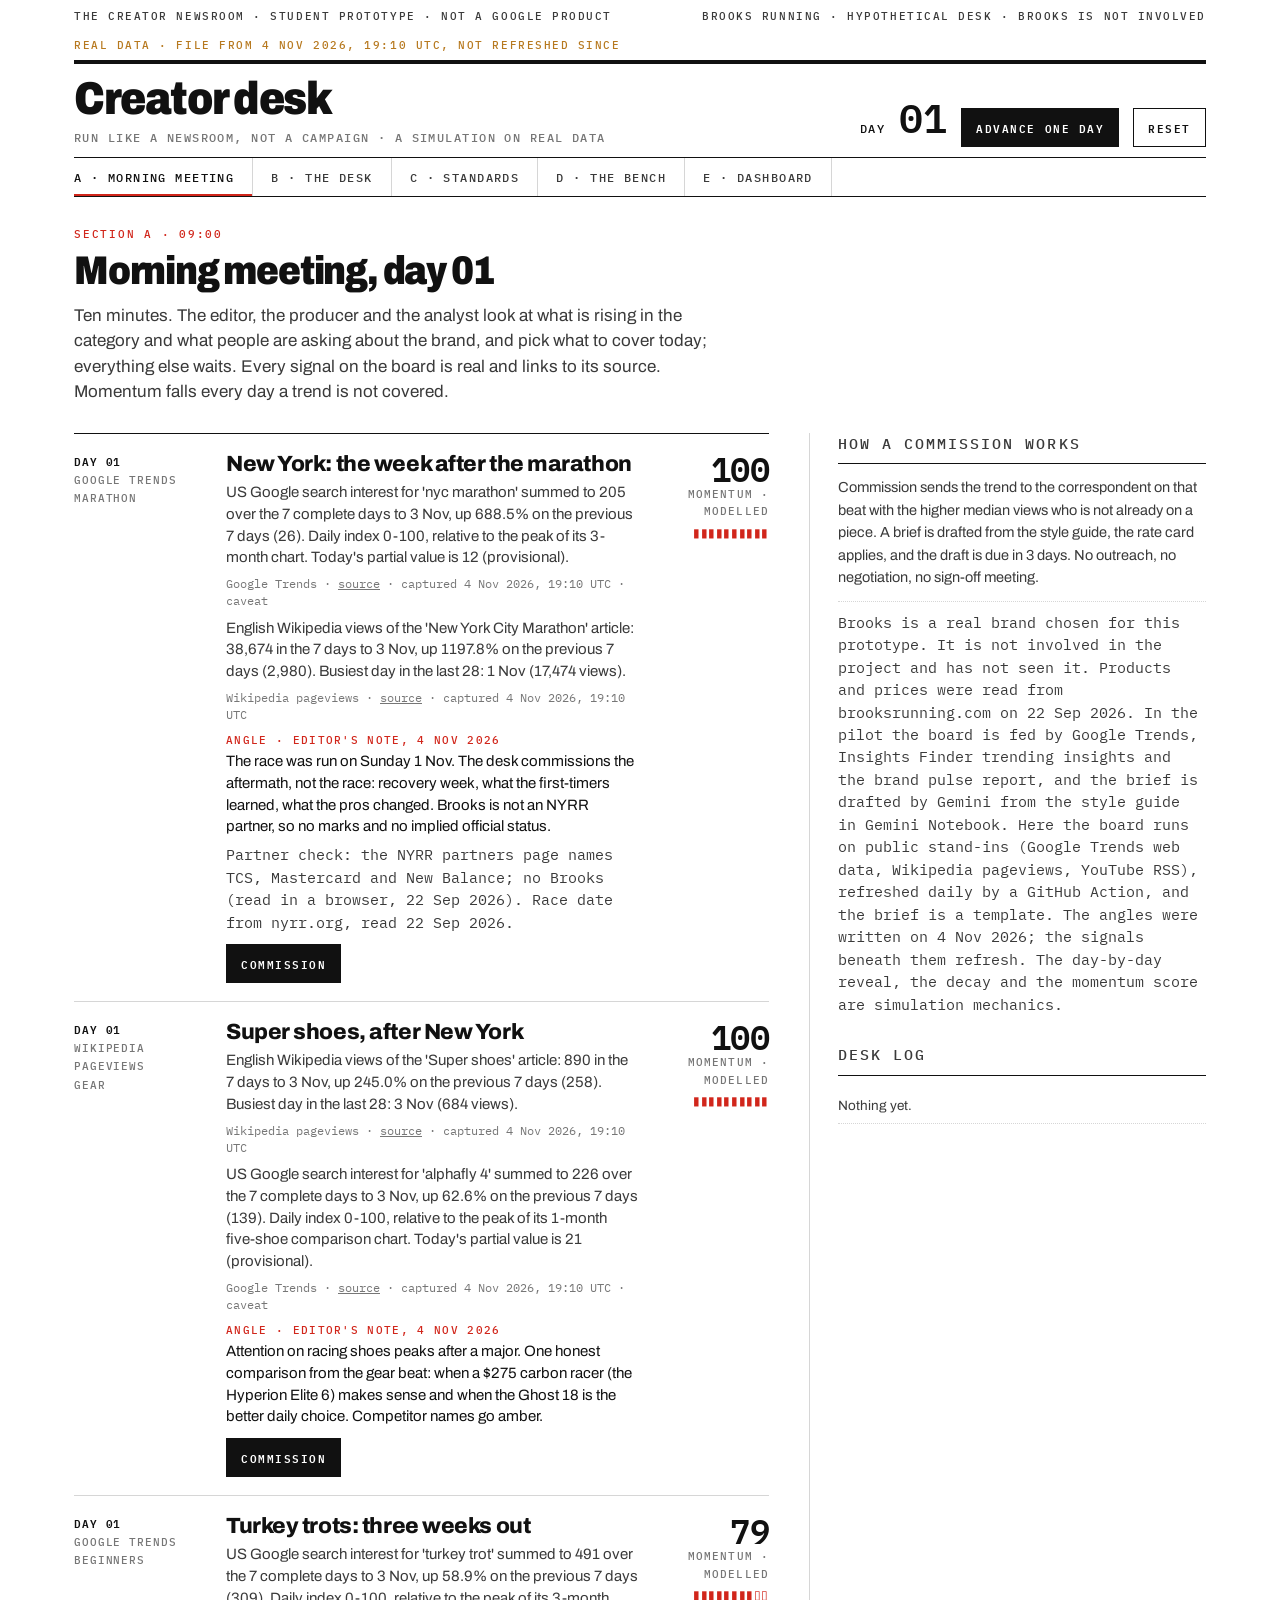
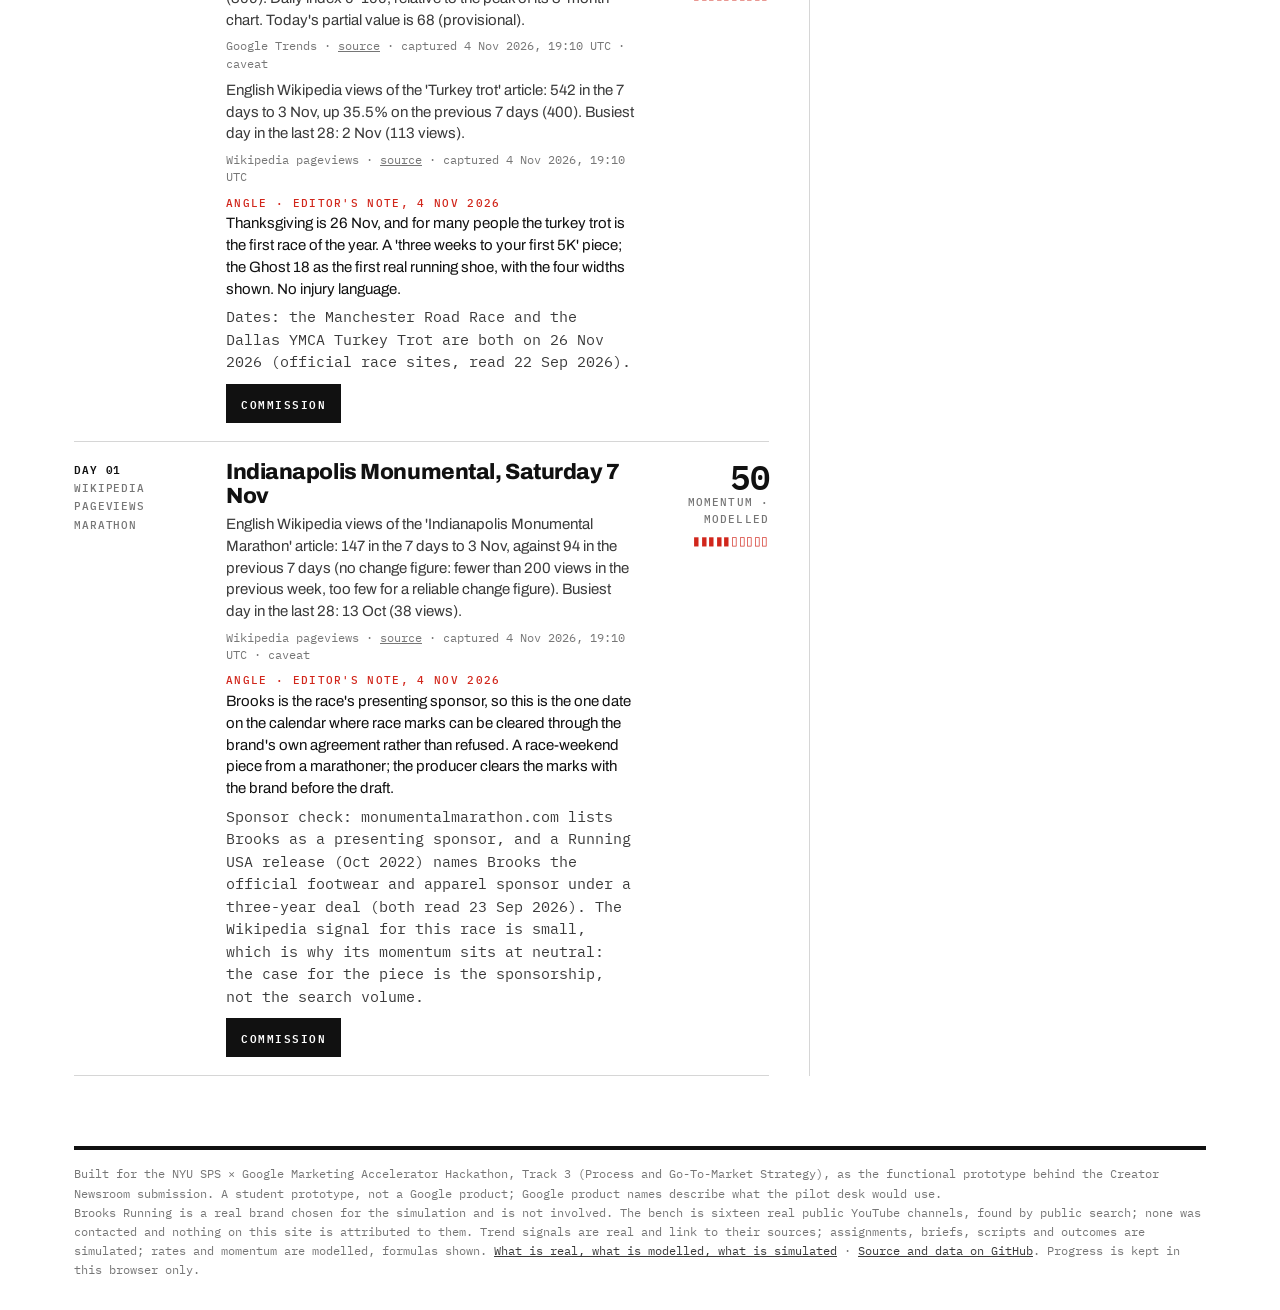
==== commit 4e224ed6: "Redesign as newsroom desk; disclosure check now red; demo deep links" ====
--- a/index.html
+++ b/index.html
@@ -2,860 +2,36 @@
 <html lang="en">
 <head>
 <meta charset="utf-8">
-<meta name="viewport" content="width=device-width, initial-scale=1">
-<title>The Creator Newsroom, a desk simulation on real data</title>
+<meta name="viewport" content="width=device-width, initial-scale=1, viewport-fit=cover">
+<title>The Creator Newsroom</title>
+<meta name="description" content="A student prototype of a creator-marketing desk run like a newsroom, on real data: a morning trend board, a retained bench of real channels, a first read that sorts scripts into green, amber or red. Not a Google product.">
 <link rel="preconnect" href="https://fonts.googleapis.com">
-<link href="https://fonts.googleapis.com/css2?family=Inter:wght@400;500;600;700&family=Source+Serif+4:opsz,wght@8..60,400;8..60,600&display=swap" rel="stylesheet">
-<style>
-  :root{
-    --paper:#f1f2ef; --card:#ffffff; --ink:#16181d; --ink2:#454a54; --mute:#6f7480; --line:#d8dad4; --line2:#e8e9e4;
-    --red:#b03a1b; --red-bg:#f8e6e0; --blue:#2b5ba6; --blue-bg:#e3eaf6;
-    --green:#2f7a3d; --green-bg:#e2f0e4; --amber:#9a6a12; --amber-bg:#f7ecd2;
-    --serif:'Source Serif 4', Georgia, 'Times New Roman', serif; --sans:Inter, -apple-system, 'Segoe UI', Helvetica, Arial, sans-serif;
-  }
-  *{box-sizing:border-box}
-  html,body{margin:0;background:var(--paper);color:var(--ink);font-family:var(--sans);font-size:15px;line-height:1.5}
-  a{color:var(--blue)}
-  button{font:inherit;cursor:pointer}
-  .btn{border:1px solid var(--ink);background:var(--ink);color:#fff;border-radius:6px;padding:8px 14px;font-weight:600;font-size:14px}
-  .btn:hover{background:#2b2f37}
-  .btn.secondary{background:transparent;color:var(--ink);border-color:var(--line)}
-  .btn.secondary:hover{background:#fff}
-  .btn.red{background:var(--red);border-color:var(--red)}
-  .btn.red:hover{background:#8f2e14}
-  .btn.small{padding:5px 10px;font-size:13px}
-  .btn:disabled{opacity:.45;cursor:default}
-  button:focus-visible,[tabindex]:focus-visible{outline:2px solid var(--blue);outline-offset:2px}
-
-  /* top bar */
-  .top{position:sticky;top:0;z-index:5;background:var(--ink);color:#fff;display:flex;align-items:center;gap:20px;padding:10px 22px;flex-wrap:wrap}
-  .top .mast{font-family:var(--serif);font-size:22px;font-weight:600;letter-spacing:-.2px}
-  .top .brand{color:#b9bcc5;font-size:14px}
-  .top .spacer{flex:1}
-  .top .day{display:flex;align-items:center;gap:12px;font-size:14px;color:#dfe1e6}
-  .top .day strong{font-family:var(--serif);font-size:26px;font-weight:600;color:#fff;line-height:1}
-  .top .btn{background:#fff;color:var(--ink);border-color:#fff}
-  .top .btn:hover{background:#e6e7ea}
-  .top .btn.secondary{background:transparent;color:#dfe1e6;border-color:#565b66}
-  .top .btn.secondary:hover{background:#2b2f37}
-  .sim{font-size:12px;color:#b9bcc5;border:1px solid #565b66;border-radius:999px;padding:2px 9px}
-  .sim.live{color:#bfe3c6;border-color:#3f7a4a}
-  .sim.snap{color:#f3e0a8;border-color:#8a6a2a}
-
-  /* layout */
-  .wrap{display:grid;grid-template-columns:220px 1fr;min-height:calc(100vh - 56px)}
-  nav{border-right:1px solid var(--line);padding:18px 12px;background:#eaebe7}
-  nav button{display:block;width:100%;text-align:left;background:none;border:0;border-radius:6px;padding:9px 12px;color:var(--ink2);font-size:14px;font-weight:500}
-  nav button:hover{background:#fff}
-  nav button.on{background:#fff;color:var(--ink);font-weight:600;box-shadow:inset 0 0 0 1px var(--line)}
-  nav .count{float:right;background:var(--red);color:#fff;border-radius:999px;font-size:11px;padding:0 7px;line-height:18px;margin-top:2px}
-  nav .group{font-size:12px;color:var(--mute);padding:14px 12px 4px}
-  main{padding:26px 30px 60px;max-width:1240px;min-width:0}
-  .wrap > *, .card, .grid2 > *, .grid3 > *{min-width:0}
-  h1{font-family:var(--serif);font-weight:600;font-size:30px;letter-spacing:-.3px;margin:0 0 6px}
-  h2{font-family:var(--serif);font-weight:600;font-size:20px;margin:0 0 10px}
-  h3{font-size:15px;font-weight:600;margin:0 0 4px}
-  .lead{color:var(--ink2);max-width:72ch;margin:0 0 22px}
-  .muted{color:var(--mute)}
-  .small{font-size:13px}
-  .row{display:flex;gap:16px;flex-wrap:wrap}
-  .grid2{display:grid;grid-template-columns:1fr 1fr;gap:16px}
-  .grid2.wide{grid-template-columns:1.6fr 1fr}
-  .grid3{display:grid;grid-template-columns:repeat(3,1fr);gap:16px}
-  .card{background:var(--card);border:1px solid var(--line);border-radius:8px;padding:16px 18px}
-  .card.flat{background:transparent}
-  .stat{background:var(--card);border:1px solid var(--line);border-radius:8px;padding:16px 18px}
-  .stat .n{font-family:var(--serif);font-size:44px;font-weight:600;line-height:1.05;letter-spacing:-.5px}
-  .stat .l{color:var(--ink2);font-size:13px;margin-top:6px}
-  .tag{display:inline-block;font-size:12px;border-radius:4px;padding:1px 7px;font-weight:600;white-space:nowrap}
-  .tag.gt{background:var(--blue-bg);color:var(--blue)}
-  .tag.wm{background:#ece6f7;color:#5b3d9e}
-  .tag.yt{background:#fbe3e3;color:#a12626}
-  .tag.gr{background:var(--green-bg);color:var(--green)}
-  .tag.am{background:var(--amber-bg);color:var(--amber)}
-  .tag.rd{background:var(--red-bg);color:var(--red)}
-  .tag.nt{background:var(--line2);color:var(--ink2)}
-  .tag.bl{background:var(--blue-bg);color:var(--blue)}
-  .tag.est{background:#fff;border:1px dashed var(--line);color:var(--mute);font-weight:500}
-  .sim-note{font-size:12px;color:var(--mute);border-left:2px solid var(--line);padding-left:8px;margin-top:10px}
-  .src{font-size:12px;color:var(--mute);margin-top:4px}
-  .src a{color:var(--mute)}
-  table{width:100%;border-collapse:collapse;font-size:14px}
-  th{text-align:left;font-weight:600;color:var(--ink2);font-size:13px;border-bottom:1px solid var(--line);padding:8px 10px}
-  td{padding:9px 10px;border-bottom:1px solid var(--line2);vertical-align:top}
-  tr:last-child td{border-bottom:0}
-  .tablewrap{overflow-x:auto}
-  .bar{height:12px;background:var(--line2);border-radius:999px;overflow:hidden}
-  .bar > i{display:block;height:100%;background:var(--red);border-radius:999px}
-  .bar.blue > i{background:var(--blue)}
-  .bar.grey > i{background:#9a9ea8}
-  .bar.green > i{background:var(--green)}
-  textarea{width:100%;min-height:150px;font:inherit;font-size:14px;line-height:1.5;padding:12px;border:1px solid var(--line);border-radius:6px;background:#fff;color:var(--ink)}
-  mark{border-radius:3px;padding:0 2px}
-  mark.rd{background:#f5c9bd}
-  mark.am{background:#f3e0a8}
-  pre.brief{white-space:pre-wrap;font:inherit;font-size:14px;line-height:1.55;background:#fafaf8;border:1px solid var(--line2);border-radius:6px;padding:14px;margin:8px 0 0}
-  .piece{border:1px solid var(--line);border-radius:8px;background:#fff;padding:16px 18px;margin-bottom:12px}
-  .piece header{display:flex;justify-content:space-between;gap:12px;align-items:flex-start;flex-wrap:wrap}
-  .piece .title{font-family:var(--serif);font-size:19px;font-weight:600}
-  .steps{display:flex;gap:6px;margin:12px 0 10px;flex-wrap:wrap}
-  .steps span{font-size:12px;padding:3px 9px;border-radius:999px;background:var(--line2);color:var(--mute)}
-  .steps span.done{background:var(--ink);color:#fff}
-  .steps span.now{background:var(--red);color:#fff}
-  .actions{display:flex;gap:8px;flex-wrap:wrap;margin-top:10px}
-  details summary{cursor:pointer;color:var(--blue);font-size:14px;margin-top:8px}
-  .trend{display:grid;grid-template-columns:1fr auto;gap:12px;align-items:start;padding:14px 0;border-bottom:1px solid var(--line2)}
-  .trend:last-child{border-bottom:0}
-  .trend .t{font-family:var(--serif);font-size:18px;font-weight:600}
-  .trend.faded{opacity:.45}
-  .mom{font-family:var(--serif);font-size:30px;font-weight:600;line-height:1;text-align:right}
-  .mom small{display:block;font-family:var(--sans);font-size:12px;color:var(--mute);font-weight:400;margin-top:2px}
-  .log{font-size:13px;color:var(--ink2);max-height:420px;overflow:auto}
-  .log div{padding:6px 0;border-bottom:1px solid var(--line2)}
-  .log b{color:var(--ink)}
-  .empty{border:1px dashed var(--line);border-radius:8px;padding:22px;color:var(--mute);text-align:center}
-  .toast{position:fixed;left:50%;bottom:24px;transform:translateX(-50%);background:var(--ink);color:#fff;padding:10px 16px;border-radius:8px;font-size:14px;opacity:0;transition:opacity .2s;pointer-events:none;z-index:9}
-  .toast.show{opacity:1}
-  .kv{display:grid;grid-template-columns:150px 1fr;gap:4px 12px;font-size:14px}
-  .kv dt{color:var(--mute)} .kv dd{margin:0}
-  .wave{border:1px solid var(--line);border-radius:8px;padding:14px 16px;background:#fff}
-  .wave .w{font-family:var(--serif);font-size:18px;font-weight:600}
-  .wave ul{margin:8px 0 0;padding-left:18px;font-size:13px}
-  ul.tight{margin:6px 0 0;padding-left:18px}
-  ul.tight li{margin-bottom:4px}
-  @media (max-width:900px){
-    .top{position:static;gap:8px 12px;padding:10px 16px}
-    .top .brand{display:none}
-    .wrap{grid-template-columns:1fr}
-    nav{border-right:0;border-bottom:1px solid var(--line);display:flex;gap:4px;overflow:auto;padding:8px}
-    nav button{width:auto;white-space:nowrap} nav .group{display:none} nav .count{float:none;margin-left:6px}
-    .grid2,.grid3,.grid2.wide{grid-template-columns:1fr}
-    main{padding:18px 16px 60px}
-    .kv{grid-template-columns:110px 1fr}
-  }
-  @media (prefers-reduced-motion:reduce){.toast{transition:none}}
-</style>
+<link rel="preconnect" href="https://fonts.gstatic.com" crossorigin>
+<link href="https://fonts.googleapis.com/css2?family=Archivo:wdth,wght@75..100,400..900&family=IBM+Plex+Mono:wght@400;500;600&display=swap" rel="stylesheet">
+<link rel="stylesheet" href="style.css">
 </head>
 <body>
-<div class="top">
-  <div class="mast">The Creator Newsroom</div>
-  <div class="brand" id="brandLine"></div>
-  <span class="sim">Simulation on real data</span>
-  <span class="sim" id="dataInd">Data: loading</span>
-  <div class="spacer"></div>
-  <div class="day">Day <strong id="dayNum">1</strong>
-    <button class="btn" onclick="advanceDay()">Advance one day</button>
-    <button class="btn secondary" onclick="resetAll()">Reset</button>
+<div class="wrap">
+  <div class="folio">
+    <span>The Creator Newsroom · student prototype · not a Google product</span>
+    <span id="brandLine">Brooks Running · hypothetical desk · Brooks is not involved</span>
+    <span id="dataInd" class="dataind">Real data · loading</span>
   </div>
-</div>
-<div class="wrap">
-  <nav id="nav"></nav>
+  <div class="mastrow">
+    <h1 class="wordmark">Creator desk<small>Run like a newsroom, not a campaign · a simulation on real data</small></h1>
+    <div class="clock">Day <b id="dayNum">01</b>
+      <button class="btn" onclick="advanceDay()">Advance one day</button>
+      <button class="btn ghost" onclick="resetAll()">Reset</button>
+    </div>
+  </div>
+  <nav class="sections" id="nav" aria-label="Sections"></nav>
   <main id="main"></main>
+  <footer>
+    <span>Built for the NYU SPS × Google Marketing Accelerator Hackathon, Track 3 (Process and Go-To-Market Strategy), as the functional prototype behind the Creator Newsroom submission. A student prototype, not a Google product; Google product names describe what the pilot desk would use.</span>
+    <span>Brooks Running is a real brand chosen for the simulation and is not involved. The bench is sixteen real public YouTube channels, found by public search; none was contacted and nothing on this site is attributed to them. Trend signals are real and link to their sources; assignments, briefs, scripts and outcomes are simulated; rates and momentum are modelled, formulas shown. <a href="#about" onclick="go('about');return false;">What is real, what is modelled, what is simulated</a> · <a href="https://github.com/Lauwoes/creator-newsroom" target="_blank" rel="noopener">Source and data on GitHub</a>. Progress is kept in this browser only.</span>
+  </footer>
 </div>
 <div class="toast" id="toast"></div>
-
-<script>
-/* ===================== SNAPSHOT (real data, embedded fallback; generated from data/live.json) ===================== */
-const SNAPSHOT = /*SNAP*/{"schemaVersion":1,"generatedAt":"2026-11-04T17:11:22Z","generator":"scripts/fetch_data.py","embeddedSnapshot":true,"benchNote":"Illustrative bench of 16 real public YouTube channels found through public YouTube search (not through YouTube Creator Partnerships). No channel has any known relationship with Brooks. Rates, fees and turnaround are not public and are not in this file.","summary":{"creators":16,"creatorsStale":0,"trends":49,"trendsStale":0,"sourcesOk":["youtube_rss","youtube_pages","wikimedia","mediawiki","google_trends"],"sourcesPartial":[],"sourcesFailed":[]},"sources":[{"id":"youtube_rss","name":"YouTube channel RSS feeds","url":"https://www.youtube.com/feeds/videos.xml","status":"ok","ok":19,"failed":0,"lastSuccess":"2026-11-04T17:11:22Z","note":"Latest 15 uploads per channel with public view counts. Server-side only (no CORS)."},{"id":"youtube_pages","name":"YouTube channel pages (public subscriber count)","url":"https://www.youtube.com/","status":"ok","ok":16,"failed":0,"lastSuccess":"2026-11-04T17:11:22Z","note":"Subscriber text read from the channel page header; the channel ID on the page must match."},{"id":"wikimedia","name":"Wikimedia Pageviews REST API","url":"https://wikimedia.org/api/rest_v1/metrics/pageviews/per-article/","status":"ok","ok":25,"failed":0,"lastSuccess":"2026-11-04T17:11:22Z","note":"English Wikipedia daily pageviews, agent=user. Also callable from a browser with a plain fetch()."},{"id":"mediawiki","name":"MediaWiki Action API (article title check)","url":"https://en.wikipedia.org/w/api.php","status":"ok","ok":1,"failed":0,"lastSuccess":"2026-11-04T17:11:22Z","note":"Flags configured article titles that were renamed or deleted."},{"id":"google_trends","name":"Google Trends (unofficial web endpoints)","url":"https://trends.google.com/trends/explore","status":"ok","ok":11,"failed":0,"lastSuccess":"2026-11-04T17:11:22Z","note":"Best effort: rate-limited (HTTP 429) and untested from GitHub Actions IPs. Last good values are kept and marked stale on failure."}],"creators":[{"id":"kofuzi","beat":"gear","name":"kofuzi","handle":"@kofuzi","channelId":"UCe43pe3w4L6w3tNMRkWiJBA","url":"https://www.youtube.com/@kofuzi","flags":["Reviews shoes from many brands, competitors included, so exclusivity terms would not fit."],"medianViews15":44777,"uploads30d":11,"uploads30dIsFloor":false,"shortsInLast15":0,"daysSinceLastUpload":0.2,"feedStale":false,"subscribers":243000,"subscribersText":"243K subscribers","subscribersCapturedAt":"2026-11-04T17:11:22Z","subscribersStale":false,"stale":false,"lastSuccess":"2026-11-04T17:11:22Z"},{"id":"doctorsofrunning","beat":"gear","name":"Doctors of Running","handle":"@DoctorsofRunning","channelId":"UCpUtRsyAx5rluUDmF4k_gHw","url":"https://www.youtube.com/@DoctorsofRunning","flags":["Reviews shoes from many brands, competitors included, so exclusivity terms would not fit."],"medianViews15":8108,"uploads30d":11,"uploads30dIsFloor":false,"shortsInLast15":2,"daysSinceLastUpload":0.9,"feedStale":false,"subscribers":50900,"subscribersText":"50.9K subscribers","subscribersCapturedAt":"2026-11-04T17:11:22Z","subscribersStale":false,"stale":false,"lastSuccess":"2026-11-04T17:11:22Z"},{"id":"keltieoconnor","beat":"beginner","name":"Keltie O'Connor","handle":"@KeltieOConnor","channelId":"UC9zEqIwv7yPQ8IlzNYpB_Aw","url":"https://www.youtube.com/@KeltieOConnor","flags":["General fitness and lifestyle channel, not a dedicated running channel. In the beginner beat for its reach to people who do not run yet; do not call it a running creator."],"medianViews15":104284,"uploads30d":9,"uploads30dIsFloor":false,"shortsInLast15":9,"daysSinceLastUpload":3.1,"feedStale":false,"subscribers":775000,"subscribersText":"775K subscribers","subscribersCapturedAt":"2026-11-04T17:11:22Z","subscribersStale":false,"stale":false,"lastSuccess":"2026-11-04T17:11:22Z"},{"id":"nk-medani","beat":"beginner","name":"NK Medani","handle":"@nk.medani","channelId":"UCNhvxFNlvV3RwR7f3TdAunA","url":"https://www.youtube.com/@nk.medani","flags":[],"medianViews15":7453,"uploads30d":5,"uploads30dIsFloor":false,"shortsInLast15":1,"daysSinceLastUpload":2.9,"feedStale":false,"subscribers":26500,"subscribersText":"26.5K subscribers","subscribersCapturedAt":"2026-11-04T17:11:22Z","subscribersStale":false,"stale":false,"lastSuccess":"2026-11-04T17:11:22Z"},{"id":"philybowden","beat":"marathon","name":"Phily Bowden","handle":"@PhilyBowden","channelId":"UCzCCsm1ry8no4j-gS6TgySQ","url":"https://www.youtube.com/@PhilyBowden","flags":[],"medianViews15":130432,"uploads30d":8,"uploads30dIsFloor":false,"shortsInLast15":7,"daysSinceLastUpload":4.0,"feedStale":false,"subscribers":228000,"subscribersText":"228K subscribers","subscribersCapturedAt":"2026-11-04T17:11:22Z","subscribersStale":false,"stale":false,"lastSuccess":"2026-11-04T17:11:22Z"},{"id":"benisrunning","beat":"marathon","name":"Ben Is Running","handle":"@BenIsRunning","channelId":"UC-vlZFFRyWKx-d3LpoAhNfg","url":"https://www.youtube.com/@BenIsRunning","flags":[],"medianViews15":61790,"uploads30d":5,"uploads30dIsFloor":false,"shortsInLast15":2,"daysSinceLastUpload":3.0,"feedStale":false,"subscribers":159000,"subscribersText":"159K subscribers","subscribersCapturedAt":"2026-11-04T17:11:22Z","subscribersStale":false,"stale":false,"lastSuccess":"2026-11-04T17:11:22Z"},{"id":"jeffpelletier","beat":"trail","name":"Jeff Pelletier","handle":"@JeffPelletier","channelId":"UCNKMpnM_Yvf6E-Hhf9btYqA","url":"https://www.youtube.com/@JeffPelletier","flags":[],"medianViews15":38959,"uploads30d":2,"uploads30dIsFloor":false,"shortsInLast15":6,"daysSinceLastUpload":8.9,"feedStale":false,"subscribers":175000,"subscribersText":"175K subscribers","subscribersCapturedAt":"2026-11-04T17:11:22Z","subscribersStale":false,"stale":false,"lastSuccess":"2026-11-04T17:11:22Z"},{"id":"run4adventure","beat":"trail","name":"Run4Adventure","handle":"@Run4Adventure","channelId":"UCGMbTnk82pK0vmITB5LtiPw","url":"https://www.youtube.com/@Run4Adventure","flags":["A 2026-08-27 livestream title says 'powered by SCOTT Running' (SCOTT sells trail shoes). Relationship unverified.","Reviews shoes from many brands, competitors included, so exclusivity terms would not fit."],"medianViews15":9953,"uploads30d":12,"uploads30dIsFloor":false,"shortsInLast15":1,"daysSinceLastUpload":0.9,"feedStale":false,"subscribers":70500,"subscribersText":"70.5K subscribers","subscribersCapturedAt":"2026-11-04T17:11:22Z","subscribersStale":false,"stale":false,"lastSuccess":"2026-11-04T17:11:22Z"},{"id":"noahanderson14","beat":"community","name":"Noah Anderson","handle":"@noahanderson14","channelId":"UC3B5F11oEtOwI-jXpwT0kHg","url":"https://www.youtube.com/@noahanderson14","flags":[],"medianViews15":87999,"uploads30d":15,"uploads30dIsFloor":true,"shortsInLast15":14,"daysSinceLastUpload":0.0,"feedStale":false,"subscribers":549000,"subscribersText":"549K subscribers","subscribersCapturedAt":"2026-11-04T17:11:22Z","subscribersStale":false,"stale":false,"lastSuccess":"2026-11-04T17:11:22Z"},{"id":"crownmyrun","beat":"community","name":"Crown my Run","handle":"@CrownMyRun","channelId":"UCV9Gjy-Ec1cWMaR_J0KSFXg","url":"https://www.youtube.com/@CrownMyRun","flags":["Below the 20k-subscriber floor (14.7K on 2026-09-22). Kept because no active run-club or parkrun channel between 20k and 200k was found; nearest 20k+ swap is Flora Beverley (@FloraBeverley)."],"medianViews15":11778,"uploads30d":3,"uploads30dIsFloor":false,"shortsInLast15":3,"daysSinceLastUpload":7.9,"feedStale":false,"subscribers":14800,"subscribersText":"14.8K subscribers","subscribersCapturedAt":"2026-11-04T17:11:22Z","subscribersStale":false,"stale":false,"lastSuccess":"2026-11-04T17:11:22Z"},{"id":"allie-ostrander","beat":"womens","name":"Allie Ostrander","handle":"@allie_ostrander","channelId":"UCn5hg2riwFTCNif80JbaA8A","url":"https://www.youtube.com/@allie_ostrander","flags":[],"medianViews15":119464,"uploads30d":12,"uploads30dIsFloor":false,"shortsInLast15":8,"daysSinceLastUpload":1.9,"feedStale":false,"subscribers":141000,"subscribersText":"141K subscribers","subscribersCapturedAt":"2026-11-04T17:11:22Z","subscribersStale":false,"stale":false,"lastSuccess":"2026-11-04T17:11:22Z"},{"id":"hannahtrenches","beat":"womens","name":"Hannah Trenches","handle":"@hannahtrenches","channelId":"UCMbAwEnxe3yIJq06H8Ft5rg","url":"https://www.youtube.com/@hannahtrenches","flags":["A 2026-09-10 title promotes a Gymshark discount code (apparel, not footwear)."],"medianViews15":22028,"uploads30d":9,"uploads30dIsFloor":false,"shortsInLast15":12,"daysSinceLastUpload":2.0,"feedStale":false,"subscribers":27300,"subscribersText":"27.3K subscribers","subscribersCapturedAt":"2026-11-04T17:11:22Z","subscribersStale":false,"stale":false,"lastSuccess":"2026-11-04T17:11:22Z"},{"id":"jamesdunne","beat":"recovery","name":"James Dunne","handle":"@JamesDunne","channelId":"UCEBjuHm_Z6hz8Q6C_dm8bSg","url":"https://www.youtube.com/@JamesDunne","flags":[],"medianViews15":305991,"uploads30d":0,"uploads30dIsFloor":false,"shortsInLast15":0,"daysSinceLastUpload":73.5,"feedStale":false,"subscribers":311000,"subscribersText":"311K subscribers","subscribersCapturedAt":"2026-11-04T17:11:22Z","subscribersStale":false,"stale":false,"lastSuccess":"2026-11-04T17:11:22Z"},{"id":"runbetterwithash","beat":"recovery","name":"Run Better with Ash","handle":"@RunBetterwithAsh","channelId":"UCB2zycIY_qMKZjlE98zO4gg","url":"https://www.youtube.com/@RunBetterwithAsh","flags":[],"medianViews15":7338,"uploads30d":13,"uploads30dIsFloor":false,"shortsInLast15":0,"daysSinceLastUpload":0.0,"feedStale":false,"subscribers":191000,"subscribersText":"191K subscribers","subscribersCapturedAt":"2026-11-04T17:11:22Z","subscribersStale":false,"stale":false,"lastSuccess":"2026-11-04T17:11:22Z"},{"id":"andirenay","beat":"shorts","name":"Andi Renay","handle":"@andirenay","channelId":"UCuchAnfKNzuKQ0T6pBQqurQ","url":"https://www.youtube.com/@andirenay","flags":["Her channel description says she is 21 and runs at FAU. If she is a current college athlete, her school's and the NCAA's NIL rules would apply to any paid deal; not verified."],"medianViews15":8660,"uploads30d":15,"uploads30dIsFloor":true,"shortsInLast15":15,"daysSinceLastUpload":0.1,"feedStale":false,"subscribers":136000,"subscribersText":"136K subscribers","subscribersCapturedAt":"2026-11-04T17:11:22Z","subscribersStale":false,"stale":false,"lastSuccess":"2026-11-04T17:11:22Z"},{"id":"thefashionjogger","beat":"shorts","name":"The Fashion Jogger","handle":"@TheFashionJogger","channelId":"UC6khvHxqs_5VySwJ6amtG8Q","url":"https://www.youtube.com/@TheFashionJogger","flags":["A 2026-09-21 title tags @nikerunning and @nike on a Nike Alphafly 4 video. Any Nike relationship is unverified."],"medianViews15":45115,"uploads30d":15,"uploads30dIsFloor":true,"shortsInLast15":15,"daysSinceLastUpload":0.9,"feedStale":false,"subscribers":1620000,"subscribersText":"1.62M subscribers","subscribersCapturedAt":"2026-11-04T17:11:22Z","subscribersStale":false,"stale":false,"lastSuccess":"2026-11-04T17:11:22Z"}],"trends":[{"id":"wm-hyrox","topic":"Hyrox (fitness racing)","signal_text":"English Wikipedia views of the 'Hyrox' article: 26,819 in the 7 days to 3 Nov, up 115.4% on the previous 7 days (12,448). Busiest day in the last 28: 30 Oct (8,817 views).","metric":"English Wikipedia pageviews (agent=user), sum of the last 7 complete days","value":26819,"change_pct":115.4,"window":"2026-10-28 to 2026-11-03 vs 2026-10-21 to 2026-10-27","source_name":"Wikimedia Pageviews REST API","source_url":"https://wikimedia.org/api/rest_v1/metrics/pageviews/per-article/en.wikipedia/all-access/user/Hyrox/daily/20260901/20261103","captured":"2026-11-04T17:11:22Z","stale":false,"lastSuccess":"2026-11-04T17:11:22Z","article":"Hyrox","articleUrl":"https://en.wikipedia.org/wiki/Hyrox","note":"Research on 2026-09-22 found the September 2026 spike was driven by a controversy (a red-list example, not a brief). Check the cause of any spike before briefing.","caveats":[]},{"id":"wm-half-marathon","topic":"Half marathon","signal_text":"English Wikipedia views of the 'Half marathon' article: 3,198 in the 7 days to 3 Nov, up 17.2% on the previous 7 days (2,728). Busiest day in the last 28: 11 Oct (855 views).","metric":"English Wikipedia pageviews (agent=user), sum of the last 7 complete days","value":3198,"change_pct":17.2,"window":"2026-10-28 to 2026-11-03 vs 2026-10-21 to 2026-10-27","source_name":"Wikimedia Pageviews REST API","source_url":"https://wikimedia.org/api/rest_v1/metrics/pageviews/per-article/en.wikipedia/all-access/user/Half_marathon/daily/20260901/20261103","captured":"2026-11-04T17:11:22Z","stale":false,"lastSuccess":"2026-11-04T17:11:22Z","article":"Half_marathon","articleUrl":"https://en.wikipedia.org/wiki/Half_marathon","note":null,"caveats":[]},{"id":"wm-nyc-marathon","topic":"New York City Marathon","signal_text":"English Wikipedia views of the 'New York City Marathon' article: 38,674 in the 7 days to 3 Nov, up 1197.8% on the previous 7 days (2,980). Busiest day in the last 28: 1 Nov (17,474 views).","metric":"English Wikipedia pageviews (agent=user), sum of the last 7 complete days","value":38674,"change_pct":1197.8,"window":"2026-10-28 to 2026-11-03 vs 2026-10-21 to 2026-10-27","source_name":"Wikimedia Pageviews REST API","source_url":"https://wikimedia.org/api/rest_v1/metrics/pageviews/per-article/en.wikipedia/all-access/user/New_York_City_Marathon/daily/20260901/20261103","captured":"2026-11-04T17:11:22Z","stale":false,"lastSuccess":"2026-11-04T17:11:22Z","article":"New_York_City_Marathon","articleUrl":"https://en.wikipedia.org/wiki/New_York_City_Marathon","note":null,"caveats":[]},{"id":"wm-strava","topic":"Strava","signal_text":"English Wikipedia views of the 'Strava' article: 1,997 in the 7 days to 3 Nov, down 4.4% on the previous 7 days (2,089). Busiest day in the last 28: 20 Oct (363 views).","metric":"English Wikipedia pageviews (agent=user), sum of the last 7 complete days","value":1997,"change_pct":-4.4,"window":"2026-10-28 to 2026-11-03 vs 2026-10-21 to 2026-10-27","source_name":"Wikimedia Pageviews REST API","source_url":"https://wikimedia.org/api/rest_v1/metrics/pageviews/per-article/en.wikipedia/all-access/user/Strava/daily/20260901/20261103","captured":"2026-11-04T17:11:22Z","stale":false,"lastSuccess":"2026-11-04T17:11:22Z","article":"Strava","articleUrl":"https://en.wikipedia.org/wiki/Strava","note":null,"caveats":[]},{"id":"wm-plantar-fasciitis","topic":"Plantar fasciitis (health topic: claims register applies)","signal_text":"English Wikipedia views of the 'Plantar fasciitis' article: 3,352 in the 7 days to 3 Nov, down 8.1% on the previous 7 days (3,646). Busiest day in the last 28: 22 Oct (559 views).","metric":"English Wikipedia pageviews (agent=user), sum of the last 7 complete days","value":3352,"change_pct":-8.1,"window":"2026-10-28 to 2026-11-03 vs 2026-10-21 to 2026-10-27","source_name":"Wikimedia Pageviews REST API","source_url":"https://wikimedia.org/api/rest_v1/metrics/pageviews/per-article/en.wikipedia/all-access/user/Plantar_fasciitis/daily/20260901/20261103","captured":"2026-11-04T17:11:22Z","stale":false,"lastSuccess":"2026-11-04T17:11:22Z","article":"Plantar_fasciitis","articleUrl":"https://en.wikipedia.org/wiki/Plantar_fasciitis","note":null,"caveats":[]},{"id":"gt-trail-running-shoes","topic":"Trail running shoes","signal_text":"US Google search interest for 'trail running shoes' summed to 153 over the 7 complete days to 3 Nov, up 4.1% on the previous 7 days (147). Daily index 0-100, relative to the peak of its 3-month chart. Today's partial value is 15 (provisional).","metric":"Google Trends US search interest (0-100 index, 3-month chart), sum of the last 7 complete days","value":153,"change_pct":4.1,"window":"2026-10-28 to 2026-11-03 vs 2026-10-21 to 2026-10-27","source_name":"Google Trends (unofficial web endpoints, best effort)","source_url":"https://trends.google.com/trends/explore?date=today%203-m&geo=US&q=trail%20running%20shoes","captured":"2026-11-04T17:11:22Z","stale":false,"lastSuccess":"2026-11-04T17:11:22Z","caveats":["Index values are relative to the peak of this chart only; do not compare them with other charts."],"keyword":"trail running shoes","partialToday":{"date":"2026-11-04","value":15}},{"id":"gt-run-club","topic":"Run clubs","signal_text":"US Google search interest for 'run club' summed to 424 over the 7 complete days to 3 Nov, down 9.2% on the previous 7 days (467). Daily index 0-100, relative to the peak of its 3-month chart. Today's partial value is 46 (provisional).","metric":"Google Trends US search interest (0-100 index, 3-month chart), sum of the last 7 complete days","value":424,"change_pct":-9.2,"window":"2026-10-28 to 2026-11-03 vs 2026-10-21 to 2026-10-27","source_name":"Google Trends (unofficial web endpoints, best effort)","source_url":"https://trends.google.com/trends/explore?date=today%203-m&geo=US&q=run%20club","captured":"2026-11-04T17:11:22Z","stale":false,"lastSuccess":"2026-11-04T17:11:22Z","caveats":["Index values are relative to the peak of this chart only; do not compare them with other charts."],"keyword":"run club","partialToday":{"date":"2026-11-04","value":46}},{"id":"gt-couch-to-5k","topic":"Couch to 5K","signal_text":"US Google search interest for 'couch to 5k' summed to 397 over the 7 complete days to 3 Nov, up 14.1% on the previous 7 days (348). Daily index 0-100, relative to the peak of its 3-month chart. Today's partial value is 48 (provisional).","metric":"Google Trends US search interest (0-100 index, 3-month chart), sum of the last 7 complete days","value":397,"change_pct":14.1,"window":"2026-10-28 to 2026-11-03 vs 2026-10-21 to 2026-10-27","source_name":"Google Trends (unofficial web endpoints, best effort)","source_url":"https://trends.google.com/trends/explore?date=today%203-m&geo=US&q=couch%20to%205k","captured":"2026-11-04T17:11:22Z","stale":false,"lastSuccess":"2026-11-04T17:11:22Z","caveats":["Index values are relative to the peak of this chart only; do not compare them with other charts."],"keyword":"couch to 5k","partialToday":{"date":"2026-11-04","value":48}},{"id":"gt-zone-2-running","topic":"Zone 2 running","signal_text":"US Google search interest for 'zone 2 running' summed to 314 over the 7 complete days to 3 Nov, down 1.6% on the previous 7 days (319). Daily index 0-100, relative to the peak of its 3-month chart. Today's partial value is 42 (provisional).","metric":"Google Trends US search interest (0-100 index, 3-month chart), sum of the last 7 complete days","value":314,"change_pct":-1.6,"window":"2026-10-28 to 2026-11-03 vs 2026-10-21 to 2026-10-27","source_name":"Google Trends (unofficial web endpoints, best effort)","source_url":"https://trends.google.com/trends/explore?date=today%203-m&geo=US&q=zone%202%20running","captured":"2026-11-04T17:11:22Z","stale":false,"lastSuccess":"2026-11-04T17:11:22Z","caveats":["Index values are relative to the peak of this chart only; do not compare them with other charts."],"keyword":"zone 2 running","partialToday":{"date":"2026-11-04","value":42}},{"id":"gt-berlin-marathon","topic":"Berlin Marathon","signal_text":"US Google search interest for 'berlin marathon' summed to 36 over the 7 complete days to 3 Nov, up 71.4% on the previous 7 days (21). Daily index 0-100, relative to the peak of its 3-month chart. Today's partial value is 4 (provisional).","metric":"Google Trends US search interest (0-100 index, 3-month chart), sum of the last 7 complete days","value":36,"change_pct":71.4,"window":"2026-10-28 to 2026-11-03 vs 2026-10-21 to 2026-10-27","source_name":"Google Trends (unofficial web endpoints, best effort)","source_url":"https://trends.google.com/trends/explore?date=today%203-m&geo=US&q=berlin%20marathon","captured":"2026-11-04T17:11:22Z","stale":false,"lastSuccess":"2026-11-04T17:11:22Z","caveats":["Index values are relative to the peak of this chart only; do not compare them with other charts."],"keyword":"berlin marathon","partialToday":{"date":"2026-11-04","value":4}},{"id":"gt-chicago-marathon","topic":"Chicago Marathon","signal_text":"US Google search interest for 'chicago marathon' summed to 14 over the 7 complete days to 3 Nov, unchanged on the previous 7 days (14). Daily index 0-100, relative to the peak of its 3-month chart. Today's partial value is 1 (provisional).","metric":"Google Trends US search interest (0-100 index, 3-month chart), sum of the last 7 complete days","value":14,"change_pct":0.0,"window":"2026-10-28 to 2026-11-03 vs 2026-10-21 to 2026-10-27","source_name":"Google Trends (unofficial web endpoints, best effort)","source_url":"https://trends.google.com/trends/explore?date=today%203-m&geo=US&q=chicago%20marathon","captured":"2026-11-04T17:11:22Z","stale":false,"lastSuccess":"2026-11-04T17:11:22Z","caveats":["Index values are relative to the peak of this chart only; do not compare them with other charts."],"keyword":"chicago marathon","partialToday":{"date":"2026-11-04","value":1}},{"id":"gt-nyc-marathon","topic":"New York City Marathon","signal_text":"US Google search interest for 'nyc marathon' summed to 206 over the 7 complete days to 3 Nov, up 724.0% on the previous 7 days (25). Daily index 0-100, relative to the peak of its 3-month chart. Today's partial value is 12 (provisional).","metric":"Google Trends US search interest (0-100 index, 3-month chart), sum of the last 7 complete days","value":206,"change_pct":724.0,"window":"2026-10-28 to 2026-11-03 vs 2026-10-21 to 2026-10-27","source_name":"Google Trends (unofficial web endpoints, best effort)","source_url":"https://trends.google.com/trends/explore?date=today%203-m&geo=US&q=nyc%20marathon","captured":"2026-11-04T17:11:22Z","stale":false,"lastSuccess":"2026-11-04T17:11:22Z","caveats":["Index values are relative to the peak of this chart only; do not compare them with other charts."],"keyword":"nyc marathon","partialToday":{"date":"2026-11-04","value":12}},{"id":"gt-shoes-ghost-18","topic":"Brooks Ghost 18","signal_text":"US Google search interest for 'ghost 18' summed to 495 over the 7 complete days to 3 Nov, up 9.3% on the previous 7 days (453). Daily index 0-100, relative to the peak of its 1-month five-shoe comparison chart. Today's partial value is 52 (provisional).","metric":"Google Trends US search interest (0-100 index, 1-month five-shoe comparison chart), sum of the last 7 complete days","value":495,"change_pct":9.3,"window":"2026-10-28 to 2026-11-03 vs 2026-10-21 to 2026-10-27","source_name":"Google Trends (unofficial web endpoints, best effort)","source_url":"https://trends.google.com/trends/explore?date=today%201-m&geo=US&q=ghost%2018%2Chyperion%20elite%206%2Cclifton%2011%2Calphafly%204%2Cadios%20pro%205","captured":"2026-11-04T17:11:22Z","stale":false,"lastSuccess":"2026-11-04T17:11:22Z","caveats":["Index values are relative to the peak of this chart only; do not compare them with other charts.","The bare keyword 'ghost 18' can also catch searches unrelated to the shoe; read it as an upper bound."],"keyword":"ghost 18","partialToday":{"date":"2026-11-04","value":52}},{"id":"gt-shoes-alphafly-4","topic":"Nike Alphafly 4 (competitor)","signal_text":"US Google search interest for 'alphafly 4' summed to 225 over the 7 complete days to 3 Nov, up 66.7% on the previous 7 days (135). Daily index 0-100, relative to the peak of its 1-month five-shoe comparison chart. Today's partial value is 22 (provisional).","metric":"Google Trends US search interest (0-100 index, 1-month five-shoe comparison chart), sum of the last 7 complete days","value":225,"change_pct":66.7,"window":"2026-10-28 to 2026-11-03 vs 2026-10-21 to 2026-10-27","source_name":"Google Trends (unofficial web endpoints, best effort)","source_url":"https://trends.google.com/trends/explore?date=today%201-m&geo=US&q=ghost%2018%2Chyperion%20elite%206%2Cclifton%2011%2Calphafly%204%2Cadios%20pro%205","captured":"2026-11-04T17:11:22Z","stale":false,"lastSuccess":"2026-11-04T17:11:22Z","caveats":["Index values are relative to the peak of this chart only; do not compare them with other charts."],"keyword":"alphafly 4","partialToday":{"date":"2026-11-04","value":22}},{"id":"gt-shoes-adios-pro-5","topic":"adidas Adios Pro 5 (competitor)","signal_text":"US Google search interest for 'adios pro 5' summed to 67 over the 7 complete days to 3 Nov, down 6.9% on the previous 7 days (72). Daily index 0-100, relative to the peak of its 1-month five-shoe comparison chart. Today's partial value is 6 (provisional).","metric":"Google Trends US search interest (0-100 index, 1-month five-shoe comparison chart), sum of the last 7 complete days","value":67,"change_pct":-6.9,"window":"2026-10-28 to 2026-11-03 vs 2026-10-21 to 2026-10-27","source_name":"Google Trends (unofficial web endpoints, best effort)","source_url":"https://trends.google.com/trends/explore?date=today%201-m&geo=US&q=ghost%2018%2Chyperion%20elite%206%2Cclifton%2011%2Calphafly%204%2Cadios%20pro%205","captured":"2026-11-04T17:11:22Z","stale":false,"lastSuccess":"2026-11-04T17:11:22Z","caveats":["Index values are relative to the peak of this chart only; do not compare them with other charts."],"keyword":"adios pro 5","partialToday":{"date":"2026-11-04","value":6}},{"id":"yt-bench-fastest-short","topic":"Fastest-moving bench Short this week","signal_text":"'#runner #running #relatable #fitness #funny #jokes #comedy #skit #workout #gym #run' by Andi Renay (shorts beat) has 446,004 views (RSS) 2.7 days after publishing, about 163,776 a day: the fastest of 23 bench Shorts published in the last 7 days and at least 24 hours old.","metric":"YouTube views (RSS) per day since publish","value":163776,"change_pct":null,"window":"Short uploads published 2026-10-28 to 2026-11-04, at least 24 hours old","source_name":"YouTube channel RSS feed (Andi Renay)","source_url":"https://www.youtube.com/shorts/JQ5t2RVRT9M","captured":"2026-11-04T17:11:22Z","stale":false,"lastSuccess":"2026-11-04T17:11:22Z","caveats":[]},{"id":"yt-kw-alphafly-4","topic":"Nike Alphafly 4 launch (competitor)","signal_text":"4 uploads in the last 14 days from 3 tracked channels (1 from the bench, 3 from watch channels) match this topic in the title, with 79,412 views in total (RSS). Most viewed: 'Meg's Favorite Marathon Racer is Finally Updated | Nike Alphafly 4 Review' by Believe in the Run, 40,705 views.","metric":"YouTube views (RSS) summed over matching uploads published in the last 14 days","value":79412,"change_pct":null,"window":"uploads published 2026-10-21 to 2026-11-04","source_name":"YouTube channel RSS feeds (16 bench + 3 watch channels: Believe in the Run, The Run Testers, Ben Parkes)","source_url":"https://www.youtube.com/watch?v=UDBuVNORxh0","captured":"2026-11-04T17:11:22Z","stale":false,"lastSuccess":"2026-11-04T17:11:22Z","caveats":["Keyword match on video titles; a match does not mean the video is about the brand or product.","The feed holds only each channel's latest 15 uploads; Andi Renay, The Run Testers posted more than that in 14 days, so their counts are floors."]},{"id":"yt-kw-adios-pro-5","topic":"adidas Adios Pro 5 launch (competitor)","signal_text":"4 uploads in the last 14 days from 2 tracked channels (0 from the bench, 4 from watch channels) match this topic in the title, with 69,817 views in total (RSS). Most viewed: 'Adidas Adizero Adios Pro 5 Review: The verdict after two marathons and 100km' by The Run Testers, 22,507 views.","metric":"YouTube views (RSS) summed over matching uploads published in the last 14 days","value":69817,"change_pct":null,"window":"uploads published 2026-10-21 to 2026-11-04","source_name":"YouTube channel RSS feeds (16 bench + 3 watch channels: Believe in the Run, The Run Testers, Ben Parkes)","source_url":"https://www.youtube.com/watch?v=zdsFEHh-Iig","captured":"2026-11-04T17:11:22Z","stale":false,"lastSuccess":"2026-11-04T17:11:22Z","caveats":["Keyword match on video titles; a match does not mean the video is about the brand or product.","The feed holds only each channel's latest 15 uploads; Andi Renay, The Run Testers posted more than that in 14 days, so their counts are floors."]},{"id":"yt-kw-beginner","topic":"Beginner running","signal_text":"1 upload in the last 14 days from 1 tracked channel (1 from the bench, 0 from watch channels) matches this topic in the title, with 7,453 views in total (RSS). Most viewed: 'realistic week of marathon training *diet, workouts, outfits* a beginner runner (post knee surgery)' by NK Medani, 7,453 views.","metric":"YouTube views (RSS) summed over matching uploads published in the last 14 days","value":7453,"change_pct":null,"window":"uploads published 2026-10-21 to 2026-11-04","source_name":"YouTube channel RSS feeds (16 bench + 3 watch channels: Believe in the Run, The Run Testers, Ben Parkes)","source_url":"https://www.youtube.com/watch?v=x555zQ7JMsA","captured":"2026-11-04T17:11:22Z","stale":false,"lastSuccess":"2026-11-04T17:11:22Z","caveats":["Keyword match on video titles; a match does not mean the video is about the brand or product.","The feed holds only each channel's latest 15 uploads; Andi Renay, The Run Testers posted more than that in 14 days, so their counts are floors."]},{"id":"yt-kw-trail-ultra","topic":"Trail and ultra","signal_text":"6 uploads in the last 14 days from 4 tracked channels (4 from the bench, 2 from watch channels) match this topic in the title, with 338,960 views in total (RSS). Most viewed: 'Day 0 hiking the fisherman's trail' by Noah Anderson, 135,611 views.","metric":"YouTube views (RSS) summed over matching uploads published in the last 14 days","value":338960,"change_pct":null,"window":"uploads published 2026-10-21 to 2026-11-04","source_name":"YouTube channel RSS feeds (16 bench + 3 watch channels: Believe in the Run, The Run Testers, Ben Parkes)","source_url":"https://www.youtube.com/shorts/gIc6omUnAVc","captured":"2026-11-04T17:11:22Z","stale":false,"lastSuccess":"2026-11-04T17:11:22Z","caveats":["Keyword match on video titles; a match does not mean the video is about the brand or product.","The feed holds only each channel's latest 15 uploads; Andi Renay, The Run Testers posted more than that in 14 days, so their counts are floors."]},{"id":"yt-kw-injury-recovery","topic":"Injury, pain and recovery (health topic: claims register applies)","signal_text":"5 uploads in the last 14 days from 2 tracked channels (5 from the bench, 0 from watch channels) match this topic in the title, with 21,882 views in total (RSS). Most viewed: 'realistic week of marathon training *diet, workouts, outfits* a beginner runner (post knee surgery)' by NK Medani, 7,453 views.","metric":"YouTube views (RSS) summed over matching uploads published in the last 14 days","value":21882,"change_pct":null,"window":"uploads published 2026-10-21 to 2026-11-04","source_name":"YouTube channel RSS feeds (16 bench + 3 watch channels: Believe in the Run, The Run Testers, Ben Parkes)","source_url":"https://www.youtube.com/watch?v=x555zQ7JMsA","captured":"2026-11-04T17:11:22Z","stale":false,"lastSuccess":"2026-11-04T17:11:22Z","caveats":["Keyword match on video titles; a match does not mean the video is about the brand or product.","The feed holds only each channel's latest 15 uploads; Andi Renay, The Run Testers posted more than that in 14 days, so their counts are floors."]}]}/*SNAP*/;
-
-/* ===================== DATA (the desk's own settings and the trend board; sources inline) ===================== */
-const DATA = {
-  brand: {
-    name: "Brooks Running", site: "https://www.brooksrunning.com/en_us/",
-    product: "Brooks Ghost 18", short: "Ghost 18", price: 150,
-    productUrl: "https://www.brooksrunning.com/en_us/mens/shoes/road-running-shoes/ghost-18/110493.html",
-    widths: "Narrow, Medium, Wide and Extra Wide (men's page)",
-    racer: "Hyperion Elite 6", racerUrl: "https://www.brooksrunning.com/en_us/featured/unisex-running-shoes/hyperion-elite-6/100054.html",
-    trail: "Cascadia 20", trailUrl: "https://www.brooksrunning.com/en_us/mens/shoes/trail-shoes/cascadia-20/110489.html",
-    hybrid: "Ghost Trail",
-    newProduct: "Ghost Amp",
-    verified: "22 Sep 2026",
-    note: "Brooks is a real brand chosen for this prototype. It is not involved in the project and has not seen it. Products and prices were read from brooksrunning.com on 22 Sep 2026."
-  },
-  // The desk's own terms. These are the pilot's working targets from the deck, not facts about any creator.
-  desk: { amberAllowance: 8, legalTurnaround: 3, draftDays: 3, pilotTargetDays: 7 },
-  boardDate: "22 Sep 2026", // the day the trend cards' angles were written; the signals beneath them refresh daily
-  beats: {
-    gear: "Gear reviews", beginner: "Beginner running", marathon: "Marathon training", trail: "Trail",
-    community: "Run clubs and community", womens: "Women's running", recovery: "Injury and recovery", shorts: "Shorts and comedy"
-  },
-  // Sourced figures used on the dashboard. Every entry names its source.
-  facts: {
-    brief15x: { n: "1.5×", text: "Creator marketing spend is growing 1.5 times faster than overall marketing budgets.", source: "Hackathon brief (NYU SPS × Google, 2026). No public source found for this figure." },
-    brief15pct: { n: "15%", text: "Share of surveyed marketers rated high performers in creator marketing.", source: "Hackathon brief (NYU SPS × Google, 2026). No public source found for this figure." },
-    iab: { n: "4×", text: "US creator ad spend was projected to grow 26% in 2025, to $37 billion, about four times the growth of the total media industry (5.7%).", source: "IAB, 20 Nov 2025 (a full-year projection)", url: "https://www.iab.com/news/creator-economy-ad-spend-to-reach-37-billion-in-2025-growing-4x-faster-than-total-media-industry-according-to-iab/" },
-    timeline: { text: "Typical today: 2 to 6 weeks from first contact to a live sponsored video; a smooth deal with a mid-size brand runs 5 to 6 weeks, and 8 to 12 weeks where enterprise legal review is involved. Deals under two weeks are rare and happen when the relationship exists, the rate is already agreed and the brief is tight.", source: "Creators Agency, Mar 2026 (finance-sector deal data)", url: "https://creatorsagency.co/blog/youtube-brand-deal-timeline-pitch-to-payment", url2: "https://creatorsagency.co/blog/youtube-brand-deals-explained-new-creators", url2label: "the 2 to 6 weeks figure" },
-    slow: { text: "Brands with slow, disorganised approvals fall down creators' priority lists over time.", source: "Creators Agency, Mar 2026", url: "https://creatorsagency.co/blog/how-to-activate-youtube-creator-deal-correctly" },
-    oldDays: 39,
-    oldStages: [["Brief", 6], ["Discovery", 7], ["Contract", 7], ["Script approval", 8], ["Production", 7], ["Final review", 4]],
-    oldNote: "The 39-day split is the team's illustrative timeline for a mid-size brand working through an agency. It is a team estimate, not measured data. Published ranges exist only for two stages: contract 7 to 21 days; script review 5 to 7 business days, longer when compliance or legal must sign off, with the agency advising creators to plan 7 to 10 business days (Creators Agency, Mar 2026, finance-sector deal data)."
-  },
-  // The trend board. Each card points at a real signal in the live data (see SNAPSHOT / data/live.json).
-  // 'appears' and 'decay' are simulation mechanics: the day a card is revealed and how fast its momentum falls.
-  board: [
-    { id:"b1", live:"gt-shoes-alphafly-4", also:"yt-kw-alphafly-4", appears:1, decay:5, beat:"gear", title:"Nike Alphafly 4 launch", angle:"Respond, don't chase. An honest piece on when a $275 carbon racer (the Hyperion Elite 6) makes sense and when the Ghost 18 is the better daily choice. Competitor names go amber." },
-    { id:"b2", live:"wm-hyrox", appears:1, decay:4, beat:"community", redList:true, title:"Hyrox: the red-list example", angle:"Large numbers on 22 Sep, but the September spike followed a controversy at a Hyrox race, not interest in the sport. The red list says: check the cause before briefing, and do not attach the brand to it.", extra:"Editor's note: Reuters, 16 Sep 2026, reported a Hyrox rule change after an on-course incident (headline seen via Google News RSS on 22 Sep 2026; the athlete is not named here). The signal below refreshes daily, so the spike will fade from the numbers." },
-    { id:"b3", live:"gt-berlin-marathon", also:"yt-kw-berlin-marathon", appears:1, decay:6, beat:"marathon", title:"Berlin Marathon week (race day 27 Sep)", angle:"Two bench channels are publishing Berlin Marathon training series this week. A race-week piece: the shakeout in the Ghost 18, the racer for Sunday. No race marks; adidas, not Brooks, is the race's footwear partner.", extra:"Partner check: bmw-berlin-marathon.com/en/partner/ lists adidas; no Brooks (accessed 23 Sep 2026)." },
-    { id:"b4", live:"gt-shoes-adios-pro-5", also:"yt-kw-adios-pro-5", appears:2, decay:5, beat:"gear", title:"adidas Adios Pro 5 launch", angle:"Second competitor racer in a week. One comparison piece from the gear beat is enough; the bench reviewers already cover it. Competitor names go amber." },
-    { id:"b5", live:"gt-trail-running-shoes", also:"yt-kw-trail-ultra", appears:2, decay:5, beat:"trail", title:"Trail running shoes", angle:"A fair test of where a road shoe stops making sense: the Ghost Trail on packed dirt, the Cascadia 20 when it gets technical. Say where each stops being the right shoe." },
-    { id:"b6", live:"gt-shoes-ghost-18", appears:2, decay:4, beat:"womens", title:"Ghost 18 fit: is the forefoot too low?", angle:"Reviews on 22 May (Doctors of Running) and 24 Jun 2026 (RunToTheFinish) call the forefoot low-volume and the shoe polarising. Show the fit on real feet across all four widths, without defensive language.", extra:"Review sources: doctorsofrunning.com/brooks-ghost-18-review-2026 and runtothefinish.com/brooks-ghost-18-review (accessed 22 Sep 2026)." },
-    { id:"b7", live:"gt-run-club", also:"wm-strava", appears:3, decay:4, beat:"community", title:"Run clubs and Strava", angle:"A night with a real club; the brand is the shoes on the floor, not the subject. Brooks Run Club reports 2 million members (Retail Dive, 10 Feb 2026), which is context, not a claim for the script." },
-    { id:"b8", live:"gt-chicago-marathon", appears:3, decay:5, beat:"marathon", title:"Chicago Marathon build-up (race day 11 Oct)", angle:"A taper-week checklist from a marathoner. No race marks; Nike, not Brooks, is the race's official footwear sponsor.", extra:"Editor's note, 22 Sep 2026: Google Trends listed 'chicago marathon finisher jacket' and 'chicago marathon corral start times' as breakout queries that day (rising queries are not stored in the data file). Partner check: chicagomarathon.com/about/sponsors lists Nike; no Brooks (accessed 23 Sep 2026)." },
-    { id:"b9", live:"gt-couch-to-5k", also:"yt-kw-beginner", appears:4, decay:6, beat:"beginner", title:"Couch to 5K and beginner questions", angle:"An eight-week plan for a first 5K; the Ghost 18 as the first real running shoe, with the four widths shown. No injury language." },
-    { id:"b10", live:"wm-half-marathon", appears:4, decay:5, beat:"marathon", title:"Half marathon: after the world record", angle:"Attention on the half after the World Road Running Championships in Copenhagen (20 Sep 2026). A 'first half marathon' piece; the brand appears in the long run.", extra:"Editor's note: a women-only world half-marathon record was set at the World Road Running Championships, Copenhagen, 20 Sep 2026 (worldathletics.org headline, seen via Google News RSS on 22 Sep 2026)." },
-    { id:"b11", live:"yt-bench-fastest-short", appears:5, decay:4, beat:"shorts", title:"The fastest-moving bench Short this week", angle:"Join the format rather than explain it; the brand gets one visual beat. The desk asks for one Short in the same style." },
-    { id:"b12", live:"gt-nyc-marathon", also:"wm-nyc-marathon", appears:5, decay:5, beat:"marathon", title:"NYC Marathon: course-change news (race day 1 Nov)", angle:"A race-week checklist is the wave 2 anchor. Brooks is not an NYRR partner: no marks, no implied official status.", extra:"Editor's note, 22 Sep 2026: the course change was announced that day (Runner's World and NYT headlines seen via Google News RSS, 22 Sep 2026) and the day's partial Google Trends value was already the three-month high; later refreshes will show a different picture. Partner check: the NYRR partners page names TCS, Mastercard and New Balance; no Brooks (read in a browser, 22 Sep 2026)." },
-    { id:"b13", live:"gt-zone-2-running", appears:6, decay:4, beat:"recovery", title:"Zone 2 running explainers", angle:"A physio's view on easy running; the Ghost 18 as the shoe for the slow miles. Any health claim goes to legal, so the script talks about pace, not injury." },
-    { id:"b14", live:"wm-plantar-fasciitis", also:"yt-kw-injury-recovery", appears:7, decay:4, beat:"recovery", title:"Plantar fasciitis: a health topic", angle:"People are reading about heel pain. The desk can commission a recovery piece, but any line that says a shoe prevents or treats it is a health claim and goes red. This card exists to show the red lane." },
-  ],
-  claims: {
-    red: [
-      { re:/prevent(s|ing)? (injur(y|ies)|shin splints|plantar|heel pain)/i, label:"Health claim", detail:"Injury prevention is a health claim. The FTC expects health-benefit claims to be substantiated, and toning-shoe cases cost Reebok $25M and Skechers $40M. Legal must review." },
-      { re:/injury[- ]free|pain[- ]free/i, label:"Health claim", detail:"Implies a medical outcome." },
-      { re:/\b(cures?|cured|heals?|treats?\s+(?:my|your|the|a|an\s+)?\s*(?:knee|shin|heel|plantar|pain|injur\w*)|fix(?:es)?\s+(?:my|your)\s+(?:knee|shin|heel|plantar))\b/i, label:"Health claim", detail:"Treatment language ('cures', 'heals', 'treats my knee') is a medical claim." },
-      { re:/clinically proven|medically proven|doctor[- ]recommended|physio[- ]approved/i, label:"Unsubstantiated endorsement", detail:"Needs documented substantiation and legal sign-off." },
-      { re:/guarantee(d|s)?\b/i, label:"Guarantee", detail:"Guarantees create liability. Legal must review." },
-      { re:/\b(cheapest|lowest price|price match)\b/i, label:"Pricing claim", detail:"Comparative pricing claims are checked by legal." },
-      { re:/giveaway|sweepstake|win a pair/i, label:"Promotion", detail:"Giveaways have their own rules and are not in the agreement." },
-      { re:/\bGhost Amp\b/i, label:"New product", detail:"The Ghost Amp is a new product launched for fall 2026: on sale at brooksrunning.com at $150 when read in a browser on 22 and 23 Sep 2026 (the site blocks scripted access; the exact launch day was not verified). New products always go to legal." },
-      { re:/official (shoe|partner|sponsor)|partner of the (nyc|new york city|chicago|berlin|boston) marathon/i, label:"Implied race partnership", detail:"Brooks is not a partner of the NYC (NYRR partners page, read 22 Sep 2026: TCS, Mastercard, New Balance), Chicago (Nike) or Berlin (adidas) marathons (race sites checked 23 Sep 2026); Boston was not checked. Where Brooks is a race sponsor, as at the Indianapolis Monumental Marathon, the race's own mark rules apply. Implying official status is a legal matter either way." },
-    ],
-    amber: [
-      { re:/\b(best|greatest|perfect)\b/i, label:"Superlative", detail:"Reword as an opinion ('my favourite') or cut." },
-      { re:/\b(fastest|lightest|#1|number one|revolutionary|game[- ]changing)\b/i, label:"Superlative", detail:"Needs an opinion frame or a source." },
-      { re:/\d+\s?%\s?(faster|lighter|more|better|softer|longer)/i, label:"Performance figure", detail:"A number needs a source from the product team." },
-      { re:/\b(HOKA|Clifton|Saucony|Ride 19|ASICS|Novablast|Nike|Pegasus|Alphafly|New Balance|880v15|adidas|Adios Pro)\b/i, label:"Competitor named", detail:"Competitor mentions are amber under the agreement. The list is the daily trainers and racers that compete with the Ghost 18: HOKA Clifton, Saucony Ride 19, ASICS Novablast, Nike Pegasus and Alphafly, New Balance 880v15, adidas Adios Pro (checked on the brands' sites or, for HOKA, trade coverage (Gear Patrol), 22 Sep 2026). Matched in any case." },
-      { re:/(discount|promo) code|\d+\s?% off/i, label:"Commercial terms", detail:"Offers must match what the agreement allows." },
-    ],
-    disclosure: { re:/#ad\b|#sponsored\b|paid partnership|\bthis video is sponsored\b/i, label:"Disclosure missing", detail:"The FTC says the disclosure belongs in the video itself, spoken and on screen, near the start; the description alone is not enough (FTC Endorsement Guides FAQ, 2023)." }
-  },
-  // Desk test scripts. They are used by the simulation to exercise the three lanes.
-  // They are NOT written by, said by or attributed to any correspondent on the bench.
-  drafts: [
-    "#ad Quick one before Sunday's long run. I've been rotating the Brooks Ghost 18 into my easy days for six weeks, and the thing I keep noticing is how quiet the heel is on pavement. It is not a race shoe and it is not pretending to be. If you're building up to a spring half, this is the pair I'd put on for the boring miles. Link in the description.",
-    "#ad Let's talk about the best daily trainer I've run in this year. The Brooks Ghost 18 has replaced two other pairs in my rotation, mostly because the fit is finally right for a wide forefoot. I'll show you the wide version on my actual feet, then we go run.",
-    "#ad Something I get asked constantly: how many pairs do you really need? Two. One for easy days, one for the hard ones. The Ghost 18 is my easy-day pair. I've run 12% more miles this block than last and my legs feel fine.",
-    "Race week in New York. Here's everything I'm doing between now and Sunday, from the shakeout run to what I eat the night before. I'm wearing the Brooks Ghost 18 for the shakeout, which is the shoe I've done most of my easy miles in this block.",
-    "#ad The rocker geometry on the Ghost 18 prevents injury by taking the load off your calves, which is why I've had no niggles this block. If you've been dealing with shin splints, this is the shoe I'd try first.",
-    "#ad Zone 2 is overrated, and I'll explain why as a physio. Easy running matters, the heart-rate obsession doesn't. I run my easy days in the Brooks Ghost 18 because it's soft without being sloppy. That's the whole review.",
-    "#ad I'm guaranteed to take a minute off your 5K with this shoe, and nothing else I've tried comes close. Use my discount code for 20% off.",
-    "#ad I took the Ghost Trail onto the ridge to see where a road shoe stops making sense. Honest answer: it's fine on packed dirt, it's out of its depth on wet rock. Watch to the end for where I'd switch to the Cascadia 20.",
-    "#ad We went to a Thursday night run club in Brooklyn to find out why everyone is suddenly joining one. I'm in the Brooks Ghost 18, which you'll see for about two seconds because this video is about the people. Honestly the best night out I've had in months.",
-  ],
-  // Real race dates, each read from the official race site on 22 Sep 2026.
-  calendar: [
-    { d:"2026-09-27", e:"BMW Berlin Marathon", u:"https://www.bmw-berlin-marathon.com/en/" },
-    { d:"2026-10-04", e:"Twin Cities Marathon", u:"https://www.tcmevents.org/" },
-    { d:"2026-10-11", e:"Bank of America Chicago Marathon", u:"https://www.chicagomarathon.com/" },
-    { d:"2026-10-25", e:"Marine Corps Marathon", u:"https://www.marinemarathon.com/" },
-    { d:"2026-11-01", e:"TCS New York City Marathon", u:"https://www.nyrr.org/tcsnycmarathon" },
-    { d:"2026-11-07", e:"Indianapolis Monumental Marathon", u:"https://www.monumentalmarathon.com/" },
-    { d:"2026-11-21", e:"JFK 50 Mile", u:"https://www.jfk50mile.org/" },
-    { d:"2026-11-22", e:"Philadelphia Marathon", u:"https://www.philadelphiamarathon.com/races/marathon" },
-    { d:"2026-11-26", e:"Thanksgiving: Manchester Road Race, Dallas YMCA Turkey Trot", u:"https://www.manchesterroadrace.com/" },
-    { d:"2026-12-06", e:"California International Marathon", u:"https://www.runcim.org/" },
-  ],
-  // Google products in the pilot desk, with the names Google uses in Sept 2026 (checked on official pages, 22 Sep 2026).
-  products: [
-    ["Trend board", "Google Trends (daily); Insights Finder trending insights (search and YouTube data refreshed monthly, audience data weekly) and the brand pulse report (refresh cadence not published)","https://support.google.com/google-ads/answer/11161206?hl=en", "Here: public stand-ins. Google Trends web data, Wikipedia pageviews and YouTube RSS, refreshed daily by a GitHub Action."],
-    ["Bench", "YouTube Creator Partnerships in Google Ads (search across Partner Program creators; Gemini-assisted matching rolling out)", "https://blog.youtube/news-and-events/youtube-creator-partnerships-newfronts-2026/", "Here: 16 real public channels found by public YouTube search, not through Creator Partnerships."],
-    ["Brief", "Gemini, drafting from the style guide held in Gemini Notebook (formerly NotebookLM, renamed 16 Jul 2026)", "https://blog.google/innovation-and-ai/products/gemini-notebook/notebooklm-gemini-notebook/", "Here: a template filled from the trend card and the correspondent's real channel data."],
-    ["First read", "Gemini reading the draft against the claims register in Gemini Notebook", "https://gemini.google/about/", "Here: a rule list with the same three lanes."],
-    ["48-hour read", "The Analytics tab in YouTube Creator Partnerships (paid and organic views and engagement) plus the creator's own YouTube Studio realtime report; the brand pulse report and Brand Lift confirm over the wave", "https://support.google.com/google-ads/answer/16901705?hl=en", "Here: a projection from the channel's real median views, labelled simulated."],
-    ["Boost", "Creator partnerships boost (formerly Partnership ads, renamed at the March 2026 NewFront): the linked creator video runs as an ad in Demand Gen, Video reach, Video view, Video action, App and Performance Max campaigns; YouTube describes the placements as Shorts and in-stream", "https://support.google.com/google-ads/answer/15223349?hl=en", "Here: an arbitrary ×3.2 multiplier, labelled simulated.", "https://blog.youtube/news-and-events/youtube-creator-partnerships-newfronts-2026/", "rename (NewFront post)"],
-  ],
-};
-
-/* ===================== LIVE DATA ===================== */
-let LIVE = SNAPSHOT;           // replaced by data/live.json when it loads
-let DATA_MODE = "snapshot";    // "live" once data/live.json has loaded
-let WM_REFRESHED = 0;          // Wikipedia cards refreshed in this browser
-
-function liveTrend(id){ return (LIVE.trends || []).find(t => t.id === id) || null; }
-function creatorList(){ return LIVE.creators || []; }
-
-async function loadLive(){
-  try {
-    const ctrl = new AbortController(); const to = setTimeout(() => ctrl.abort(), 6000);
-    const r = await fetch("./data/live.json", { cache: "no-store", signal: ctrl.signal });
-    clearTimeout(to);
-    if (!r.ok) throw new Error("http " + r.status);
-    const j = await r.json();
-    if (j && Array.isArray(j.creators) && j.creators.length >= 8 && Array.isArray(j.trends)) { LIVE = j; DATA_MODE = "live"; }
-  } catch (e) { /* keep the embedded snapshot */ }
-  softRender();
-  refreshWikipedia();
-}
-
-// Wikimedia's pageviews API allows plain browser requests (Access-Control-Allow-Origin: *).
-// Refresh the Wikipedia-backed cards with today's figures; keep the daily file's values if anything fails.
-async function refreshWikipedia(){
-  // Every Wikipedia-backed signal the board shows, including the secondary ('also') ones.
-  const ids = [];
-  DATA.board.forEach(c => [c.live, c.also].forEach(id => { if (id && id.startsWith("wm-") && !ids.includes(id)) ids.push(id); }));
-  const cards = ids.map(liveTrend).filter(t => t && t.article);
-  const end = new Date(Date.now() - 24 * 3600 * 1000); // yesterday UTC (today's total is not complete yet)
-  const start = new Date(end.getTime() - 27 * 24 * 3600 * 1000); // 28 days, like the daily script
-  const ymd = d => d.toISOString().slice(0, 10).replace(/-/g, "");
-  const nice = d => d.toISOString().slice(0, 10);
-  for (const t of cards) {
-    try {
-      const url = `https://wikimedia.org/api/rest_v1/metrics/pageviews/per-article/en.wikipedia/all-access/user/${encodeURIComponent(t.article)}/daily/${ymd(start)}/${ymd(end)}`;
-      const ctrl = new AbortController(); const to = setTimeout(() => ctrl.abort(), 5000);
-      const r = await fetch(url, { signal: ctrl.signal }); clearTimeout(to);
-      if (!r.ok) continue;
-      const items = (await r.json()).items || [];
-      if (items.length < 14) continue;
-      const v = items.slice(-14).map(x => x.views);
-      const last7 = v.slice(7).reduce((a, b) => a + b, 0), prev7 = v.slice(0, 7).reduce((a, b) => a + b, 0);
-      if (prev7 < 200) continue;
-      const peak = items.reduce((a, b) => (b.views > a.views ? b : a));
-      const peakIso = String(peak.timestamp || "").replace(/^(\d{4})(\d{2})(\d{2}).*$/, "$1-$2-$3");
-      t.value = last7; t.previousValue = prev7; t.change_pct = +((last7 / prev7 - 1) * 100).toFixed(1);
-      t.window = `${nice(new Date(end.getTime() - 6 * 24 * 3600 * 1000))} to ${nice(end)} vs the 7 days before`;
-      t.signal_text = `English Wikipedia views of the '${t.article.replace(/_/g, " ")}' article: ${fmt(last7)} in the 7 days to ${fmtDay(nice(end))}, ${t.change_pct >= 0 ? "up" : "down"} ${Math.abs(t.change_pct)}% on the previous 7 days (${fmt(prev7)}). Busiest day in the last ${items.length}: ${fmtDay(peakIso)} (${fmt(peak.views)} views).`;
-      t.captured = new Date().toISOString(); t.browserRefreshed = true; t.stale = false;
-      WM_REFRESHED += 1;
-      await new Promise(res => setTimeout(res, 400));
-    } catch (e) { /* keep the file's value */ }
-  }
-  if (WM_REFRESHED) softRender();
-}
-
-/* ===================== STATE ===================== */
-const KEY = "creator-newsroom-sim-v2";
-let state = null;
-let screen = "meeting";
-let STATE_RESET_NOTE = "";
-
-function freshState(){
-  return { day:1, pieces:[], amberUsed:0, redLogged:0, log:[], seq:0 };
-}
-function load(){
-  let s = null;
-  try { s = JSON.parse(localStorage.getItem(KEY) || "null"); } catch(e){ s = undefined; }
-  if (s && typeof s === "object" && Array.isArray(s.pieces)) { state = Object.assign(freshState(), s); return; }
-  state = freshState();
-  if (s !== null) STATE_RESET_NOTE = "Saved progress was from an older version of the page and was reset.";
-}
-// Drop saved pieces whose trend card or correspondent is no longer in the data (a rebalanced bench, a renamed card, an older build).
-function pruneState(){
-  if (!state || !Array.isArray(state.pieces) || creatorList().length < 8) return;
-  const before = state.pieces.length;
-  state.pieces = state.pieces.filter(p => cardById(p.trendId) && creatorById(p.creatorId));
-  const dropped = before - state.pieces.length;
-  if (dropped) { logIt(`${dropped} saved piece${dropped > 1 ? "s" : ""} dropped: the trend card or the correspondent is no longer in the data.`); save(); }
-}
-function save(){ try { localStorage.setItem(KEY, JSON.stringify(state)); } catch(e){} }
-function logIt(text){ state.log.unshift({ day: state.day, text }); if (state.log.length > 80) state.log.length = 80; }
-
-/* ===================== HELPERS ===================== */
-const esc = s => String(s == null ? "" : s).replace(/[&<>"']/g, c => ({"&":"&amp;","<":"&lt;",">":"&gt;",'"':"&quot;","'":"&#39;"}[c]));
-const cardById = id => DATA.board.find(t => t.id === id);
-const creatorById = id => creatorList().find(c => c.id === id);
-const fmt = n => (n == null || isNaN(n)) ? "–" : Number(n).toLocaleString("en-US");
-const money = n => "$" + Number(n).toLocaleString("en-US");
-const clamp = (x, lo, hi) => Math.max(lo, Math.min(hi, x));
-function fmtDate(iso){ if (!iso) return "–"; const d = new Date(iso); if (isNaN(d)) return esc(iso); return d.toLocaleString("en-GB", { day:"numeric", month:"short", year:"numeric", hour:"2-digit", minute:"2-digit", timeZone:"UTC" }) + " UTC"; }
-function fmtDay(iso){ if (!iso) return "–"; const d = new Date(iso); if (isNaN(d)) return esc(iso); return d.toLocaleString("en-GB", { day:"numeric", month:"short", timeZone:"UTC" }); }
-function toast(msg){ const el = document.getElementById("toast"); el.textContent = msg; el.classList.add("show"); clearTimeout(el._t); el._t = setTimeout(() => el.classList.remove("show"), 2200); }
-function seeded(n){ const x = Math.sin(n * 9301 + 49297) * 233280; return x - Math.floor(x); }
-function srcKind(t){ if (!t) return "nt"; const id = t.id || ""; return id.startsWith("gt-") ? "gt" : id.startsWith("wm-") ? "wm" : id.startsWith("yt-") ? "yt" : "nt"; }
-function srcTag(t){ const k = srcKind(t); const name = k === "gt" ? "Google Trends" : k === "wm" ? "Wikipedia pageviews" : k === "yt" ? "YouTube RSS" : "Source"; return `<span class="tag ${k}">${name}</span>`; }
-
-// Momentum is derived from the real signal. Week-on-week change maps to 50 + change/2 (so +100% = 100, 0% = 50, -80% = 10).
-// YouTube view totals, which have no week-on-week figure, map to 50 + 20 × log10(views / 10,000) (10k = 50, 100k = 70, 1M = 90).
-// A search or pageview signal with no change figure (the fetcher writes null when a day is missing) is neutral, 50.
-function momentumBase(card){
-  const t = liveTrend(card.live);
-  if (!t) return 50;
-  if (t.change_pct != null && !isNaN(t.change_pct)) return clamp(Math.round(50 + t.change_pct / 2), 10, 100);
-  if (srcKind(t) === "yt" && t.value) return clamp(Math.round(50 + 20 * Math.log10(t.value / 10000)), 15, 100);
-  return 50;
-}
-function momentumNote(card){
-  const t = liveTrend(card.live);
-  if (!t) return "no signal in the data: neutral 50";
-  if (t.change_pct != null && !isNaN(t.change_pct)) return "50 + week-on-week change ÷ 2";
-  if (srcKind(t) === "yt" && t.value) return "50 + 20 × log10(views ÷ 10,000)";
-  return "no change figure in the data: neutral 50";
-}
-function momentumNow(card){ if (state.day < card.appears) return null; return Math.max(0, momentumBase(card) - (state.day - card.appears) * card.decay); }
-
-/* ===================== BENCH (real channels; rates and index are computed, and labelled) ===================== */
-// Rate estimate. Sources: Agentio 2026 Playbook (average CPM by views tier: under 50k views $51, 50k to 300k $28, 300k+ $22;
-// pay on first-30-day views); Creators Agency rate card 2026 (fee = normal views / 1,000 × CPM; usage rights +20% per 30 days);
-// Agentio, 3 Sep 2026 (since YouTube's 24 Aug 2026 view-count change, about 52% of new public views in Fitness are engaged views).
-// A Short is priced at half the integration, from one finance-sector Shorts benchmark (Creators Agency), so it is low confidence.
-function estimateRates(c){
-  if (!c.medianViews15) return null;
-  const engaged = Math.round(c.medianViews15 * 0.52);
-  const cpm = engaged < 50000 ? 51 : engaged < 300000 ? 28 : 22;
-  const integration = Math.round(engaged * cpm / 1000 / 10) * 10;
-  return { engaged, cpm, integration: Math.max(50, integration), short: Math.max(30, Math.round(integration * 0.5 / 10) * 10) };
-}
-function viewsPerSub(c){ return (c.medianViews15 && c.subscribers) ? c.medianViews15 / c.subscribers : null; }
-function benchMedianVps(){ const v = creatorList().map(viewsPerSub).filter(x => x != null).sort((a, b) => a - b); if (!v.length) return 1; const m = Math.floor(v.length / 2); return v.length % 2 ? v[m] : (v[m - 1] + v[m]) / 2; }
-function reachIndex(c){ const v = viewsPerSub(c); if (v == null) return null; return +(v / benchMedianVps()).toFixed(2); }
-
-/* ===================== STANDARDS CHECK (stands in for the Gemini first read) ===================== */
-function checkDraft(text){
-  const hits = [];
-  DATA.claims.red.forEach(r => { const m = text.match(r.re); if (m) hits.push({ lane:"red", label:r.label, detail:r.detail, match:m[0] }); });
-  DATA.claims.amber.forEach(r => { const m = text.match(r.re); if (m) hits.push({ lane:"amber", label:r.label, detail:r.detail, match:m[0] }); });
-  if (!DATA.claims.disclosure.re.test(text)) hits.push({ lane:"amber", label:DATA.claims.disclosure.label, detail:DATA.claims.disclosure.detail, match:null });
-  const lane = hits.some(h => h.lane === "red") ? "red" : hits.length ? "amber" : "green";
-  return { lane, hits };
-}
-function highlight(text, hits){
-  let out = esc(text);
-  hits.filter(h => h.match).forEach(h => {
-    const m = esc(h.match).replace(/[.*+?^${}()|[\]\\]/g, "\\$&");
-    out = out.replace(new RegExp(m, "i"), x => `<mark class="${h.lane === "red" ? "rd" : "am"}">${x}</mark>`);
-  });
-  return out;
-}
-
-/* ===================== DESK ACTIONS ===================== */
-const pieceTitle = p => { const t = cardById(p.trendId); return t ? t.title : String(p.trendId); };
-function oldPostDiscovery(){ return DATA.facts.oldStages.slice(2).reduce((s, [, d]) => s + d, 0); } // the stages after a commission exists
-function bestCorrespondent(beat){
-  const busy = new Set(state.pieces.filter(p => ["assigned","amber","legal"].includes(p.status)).map(p => p.creatorId));
-  const cands = creatorList().filter(c => c.beat === beat).sort((a,b) => (b.medianViews15 || 0) - (a.medianViews15 || 0));
-  if (!cands.length) return { c: null, why: "No correspondent on that beat" };
-  const free = cands.find(c => !busy.has(c.id));
-  if (!free) return { c: null, why: `Both ${DATA.beats[beat] || beat} correspondents are on a piece; try again when one clears` };
-  return { c: free, why: "" };
-}
-function makeBrief(card, c, due){
-  const t = liveTrend(card.live);
-  const est = estimateRates(c);
-  const mustNot = "No health or injury claims. No performance figures without a source. No superlatives. No competitor names. No race marks or implied official status. No offers beyond the agreement.";
-  return `Brief for ${c.name} (${c.handle})\n` +
-    `Piece: ${card.title}\n` +
-    `Why now: ${t ? t.signal_text : card.title} Seen on day ${card.appears}, momentum ${momentumNow(card)} today.\n` +
-    `Angle: ${card.angle}\n` +
-    `Say: ${DATA.brand.product} by name once, in your own words. Show it in use.\n` +
-    `Do not say: ${mustNot}\n` +
-    `Deliverable: one integration of 60 to 90 seconds inside a regular upload, plus one Short.\n` +
-    `Disclosure: say it on camera near the start and put #ad in the first line of the description (FTC).\n` +
-    `Rate card (modelled estimate, not ${c.name}'s rate): integration ${est ? money(est.integration) : "–"}, Short ${est ? money(est.short) : "–"}. Boost rights would be included in the quarterly agreement.\n` +
-    `Draft due: day ${due} (the desk's standard term: ${DATA.desk.draftDays} days).\n` +
-    `Simulation note: this brief was not sent. ${c.name} has no relationship with ${DATA.brand.name} or this project.`;
-}
-function commission(cardId){
-  const card = cardById(cardId);
-  if (!card) { toast("Unknown trend card"); return; }
-  if (card.redList) { toast("Red list: the desk does not brief this"); return; }
-  const mom = momentumNow(card);
-  if (mom === null || mom < 25) { toast("Too late: the trend has faded"); return; }
-  if (state.pieces.some(p => p.trendId === cardId && p.status !== "killed")) { toast("Already commissioned"); return; }
-  const pick = bestCorrespondent(card.beat); const c = pick.c;
-  if (!c) { toast(pick.why); return; }
-  const due = state.day + DATA.desk.draftDays;
-  state.seq += 1;
-  const p = { id:"p" + state.seq, n: state.seq, trendId: cardId, creatorId:c.id, commissionedDay: state.day, draftDueDay: due, status:"assigned",
-    brief: makeBrief(card, c, due), draft:null, check:null, publishDay:null, liveDay:null, readDay:null, metrics:null, boosted:false, legalReturnDay:null, history:[`Day ${state.day}: commissioned and assigned to ${c.name}`] };
-  state.pieces.unshift(p);
-  logIt(`Commissioned "${esc(card.title)}" to <b>${esc(c.name)}</b>. Brief drafted from the style guide. Draft due day ${due}.`);
-  save(); render(); toast("Commissioned (simulated). Brief drafted for " + c.name + "; nothing is sent.");
-}
-function resolveAmber(pid, choice){
-  const p = state.pieces.find(x => x.id === pid); if (!p || p.status !== "amber") return; const title = pieceTitle(p);
-  if (choice === "legal") {
-    p.status = "legal"; p.legalReturnDay = state.day + DATA.desk.legalTurnaround; state.redLogged += 1;
-    p.history.push(`Day ${state.day}: editor escalated to legal; back on day ${p.legalReturnDay}`);
-    logIt(`Editor escalated "${esc(title)}" to legal. Logged.`); save(); render(); return;
-  }
-  if (state.amberUsed >= DATA.desk.amberAllowance) { toast(`The monthly amber allowance (${DATA.desk.amberAllowance}) is used: send it to legal or kill it`); return; }
-  state.amberUsed += 1;
-  const extra = choice === "change" ? 1 : 0;
-  p.status = "cleared"; p.publishDay = state.day + 1 + extra;
-  p.history.push(`Day ${state.day}: editor ${choice === "change" ? "asked for one change" : "approved as submitted"} (amber ${state.amberUsed} of ${DATA.desk.amberAllowance})`);
-  logIt(`Amber decision on "${esc(title)}": ${choice === "change" ? "one change requested" : "approved"}. Publishes day ${p.publishDay}.`);
-  save(); render();
-}
-function killPiece(pid){
-  const p = state.pieces.find(x => x.id === pid); if (!p) return; const title = pieceTitle(p);
-  p.status = "killed"; p.history.push(`Day ${state.day}: piece killed`);
-  logIt(`Killed "${esc(title)}". The kill fee in the (simulated) agreement would apply.`); save(); render();
-}
-function boost(pid){
-  const p = state.pieces.find(x => x.id === pid); if (!p || !p.metrics || p.boosted) return; const title = pieceTitle(p);
-  // The 48-hour read stays as it was; the boosted figure is kept separately. ×3.2 is arbitrary: no published benchmark was found.
-  p.boosted = true; p.status = "boosted";
-  p.metrics.boostViews = Math.round(p.metrics.views * 3.2); p.metrics.boostEngaged = Math.round(p.metrics.boostViews * 0.52);
-  p.history.push(`Day ${state.day}: boosted (simulated: an arbitrary ×3.2 on the 48-hour read; in the pilot this is Creator partnerships boost)`);
-  logIt(`Boosted "${esc(title)}" (simulated ×3.2).`); save(); render(); toast("Boosted (simulated)");
-}
-
-/* ===================== THE CLOCK ===================== */
-function advanceDay(){
-  state.day += 1;
-  const d = state.day;
-  state.pieces.forEach(p => {
-    const t = cardById(p.trendId), c = creatorById(p.creatorId);
-    if (!t || !c) return;
-    if (p.status === "assigned" && d >= p.draftDueDay) {
-      const order = [0, 1, 4, 7, 2, 3, 5, 6, 8]; // green, amber, red, green, amber, amber, green, red, amber
-      p.draft = DATA.drafts[order[(p.n - 1) % order.length]];
-      p.check = checkDraft(p.draft);
-      p.history.push(`Day ${d}: test script arrived (stands in for ${c.name}'s draft); first read: ${p.check.lane}`);
-      if (p.check.lane === "green") { p.status = "cleared"; p.publishDay = d + 1; logIt(`"${esc(t.title)}" cleared on first read. Publishes day ${p.publishDay}.`); }
-      else if (p.check.lane === "amber") { p.status = "amber"; p.amberSince = d; logIt(`"${esc(t.title)}" flagged amber (${p.check.hits.map(h => h.label).join(", ")}). Editor decision due within 24 hours.`); }
-      else { p.status = "legal"; p.legalReturnDay = d + DATA.desk.legalTurnaround; state.redLogged += 1; logIt(`"${esc(t.title)}" flagged red (${p.check.hits.filter(h => h.lane === "red").map(h => h.label).join(", ")}). Sent to legal, back day ${p.legalReturnDay}.`); }
-    }
-    if (p.status === "legal" && d >= p.legalReturnDay) {
-      p.status = "cleared"; p.publishDay = d + 1; p.history.push(`Day ${d}: legal returned the piece with changes`);
-      logIt(`Legal returned "${esc(t.title)}" with changes. Publishes day ${p.publishDay}.`);
-    }
-    if (p.status === "cleared" && d >= p.publishDay) {
-      p.status = "live"; p.liveDay = d; p.readDay = d + 2; p.history.push(`Day ${d}: live`);
-      logIt(`"${esc(t.title)}" is live. Trend-to-live: ${d - t.appears} days.`);
-    }
-    if ((p.status === "live" || p.status === "boosted") && !p.metrics && d >= p.readDay) {
-      // Simulated 48-hour projection: the channel's real median views (last 15 uploads, RSS) × (0.35 + 0.45 × momentum/100) × a seeded factor 0.7 to 1.5.
-      const base = c.medianViews15 || 5000;
-      const mom = Math.max(0.2, (momentumNow(t) || 20) / 100);
-      const r = 0.7 + seeded(p.n) * 0.8;
-      const views = Math.round(base * (0.35 + 0.45 * mom) * r);
-      p.metrics = { views, engaged: Math.round(views * 0.52), median: base, vsMedian: Math.round((views / base - 1) * 100) };
-      p.history.push(`Day ${d}: 48-hour read available (simulated projection)`);
-      logIt(`48-hour read on "${esc(t.title)}" (simulated): ${fmt(views)} public views, ${fmt(p.metrics.engaged)} engaged, against a channel median of ${fmt(base)}.`);
-    }
-  });
-  DATA.board.filter(t => t.appears === d).forEach(t => { const lt = liveTrend(t.live); logIt(`New on the trend board: "${esc(t.title)}" (${lt ? esc(lt.source_name) : "signal"}).`); });
-  save(); render();
-}
-function resetAll(){ if (!confirm("Reset the simulation to day 1?")) return; state = freshState(); save(); screen = "meeting"; render(); }
-
-/* ===================== RENDER ===================== */
-const NAV = [
-  ["meeting", "Morning meeting"], ["desk", "The desk"], ["standards", "Standards"], ["bench", "The bench"], ["waves", "Waves and terms"], ["dashboard", "Dashboard"], ["about", "What is real"]
-];
-// Stale counts are computed from the items themselves, so a card refreshed in the browser stops counting.
-function staleCount(){ return (LIVE.creators || []).filter(c => c.stale || c.feedStale || c.subscribersStale).length + (LIVE.trends || []).filter(t => t.stale).length; }
-function fileAgeHours(){ const d = new Date(LIVE.generatedAt); return isNaN(d) ? null : (Date.now() - d.getTime()) / 36e5; }
-const FILE_OLD_AFTER_H = 36; // the Action runs daily; older than this means it has not run or has failed
-function dataIndicator(){
-  const el = document.getElementById("dataInd");
-  const gen = LIVE.generatedAt, age = fileAgeHours(), old = age != null && age > FILE_OLD_AFTER_H;
-  const stale = staleCount();
-  const tail = (stale ? ` · ${stale} stale` : "") + (WM_REFRESHED ? ` · ${WM_REFRESHED} refreshed in browser` : "");
-  const wmNote = WM_REFRESHED ? "; the Wikipedia cards were then refreshed directly from the Wikimedia API in this browser" : "";
-  if (DATA_MODE === "live" && !old) { el.className = "sim live"; el.textContent = `Daily file · refreshed ${fmtDate(gen)}` + tail; el.title = "data/live.json, written by the daily GitHub Action, loaded when the page opened" + wmNote; }
-  else if (DATA_MODE === "live") { el.className = "sim snap"; el.textContent = `Daily file from ${fmtDate(gen)}, not refreshed since` + tail; el.title = `data/live.json loaded, but it is more than ${FILE_OLD_AFTER_H} hours old: the daily GitHub Action has not run or has failed` + wmNote; }
-  else { el.className = "sim snap"; el.textContent = `Snapshot · ${fmtDate(gen)}` + tail; el.title = "data/live.json could not be loaded; this is the copy embedded in the page" + wmNote; }
-}
-// Re-render after data arrives, unless the visitor is typing or on a screen the data does not change.
-function softRender(){
-  const a = document.activeElement;
-  if ((a && a.tagName === "TEXTAREA") || screen === "standards" || screen === "waves") { dataIndicator(); return; }
-  render();
-}
-function render(){
-  pruneState();
-  document.getElementById("dayNum").textContent = state.day;
-  document.getElementById("brandLine").textContent = DATA.brand.name + ", hypothetical desk (Brooks is not involved)";
-  dataIndicator();
-  const pending = state.pieces.filter(p => p.status === "amber").length + state.pieces.filter(p => (p.status === "live") && p.metrics && !p.boosted).length;
-  document.getElementById("nav").innerHTML = `<div class="group">Desk</div>` + NAV.map(([id, label]) =>
-    `<button class="${screen === id ? "on" : ""}" onclick="go('${id}')">${label}${id === "desk" && pending ? `<span class="count">${pending}</span>` : ""}</button>`).join("");
-  const views = { meeting, desk, standards, bench, waves, dashboard, about };
-  document.getElementById("main").innerHTML = views[screen]();
-}
-function go(id){ screen = id; render(); window.scrollTo(0,0); }
-
-function laneTag(l){ return l === "green" ? `<span class="tag gr">Green</span>` : l === "amber" ? `<span class="tag am">Amber</span>` : `<span class="tag rd">Red</span>`; }
-function signalLine(t){
-  if (!t) return `<div class="small muted">No live signal for this card in the data file.</div>`;
-  const when = t.browserRefreshed ? `refreshed in this browser ${fmtDate(t.captured)}` : `captured ${fmtDate(t.captured)}`;
-  return `<div class="small">${esc(t.signal_text)}</div>
-    <div class="src">${srcTag(t)} <a href="${esc(t.source_url)}" target="_blank" rel="noopener">source</a>, ${when}${t.stale ? `, <span class="tag am">stale</span> last good value from ${fmtDay(t.lastSuccess)}` : ""}${t.caveats && t.caveats.length ? ` <span title="${esc(t.caveats.join(" "))}">(caveat)</span>` : ""}</div>`;
-}
-
-function meeting(){
-  const visible = DATA.board.filter(t => state.day >= t.appears).sort((a,b) => (momentumNow(b)||0) - (momentumNow(a)||0));
-  const rows = visible.map(card => {
-    const m = momentumNow(card); const faded = m < 25;
-    const done = state.pieces.find(p => p.trendId === card.id && p.status !== "killed");
-    const killed = done ? null : state.pieces.find(p => p.trendId === card.id && p.status === "killed");
-    const t = liveTrend(card.live), also = card.also ? liveTrend(card.also) : null;
-    const killedTag = killed ? `<span class="tag nt">Killed, piece ${killed.n}</span> ` : "";
-    let action;
-    if (card.redList) action = `<span class="tag rd">Red list: not briefed</span> <span class="small muted">The editor checks the cause and passes.</span>`;
-    else if (done) action = `<span class="tag bl">Commissioned, piece ${done.n}</span>`;
-    else if (faded) action = `${killedTag}<span class="tag nt">Faded, too late to cover</span>`;
-    else action = `${killedTag}<button class="btn small" onclick="commission('${card.id}')">${killed ? "Re-commission" : "Commission"}</button>`;
-    return `<div class="trend ${faded ? "faded" : ""}">
-      <div>
-        <div class="t">${esc(card.title)}</div>
-        <div class="small muted" style="margin:3px 0 6px"><span class="tag nt">${DATA.beats[card.beat] || esc(card.beat)}</span> seen day ${card.appears}</div>
-        ${signalLine(t)}
-        ${also ? `<div class="small" style="margin-top:6px">${esc(also.signal_text)}</div><div class="src">${srcTag(also)} <a href="${esc(also.source_url)}" target="_blank" rel="noopener">source</a>, ${also.browserRefreshed ? "refreshed in this browser" : "captured"} ${fmtDate(also.captured)}${also.stale ? `, <span class="tag am">stale</span> last good value from ${fmtDay(also.lastSuccess)}` : ""}</div>` : ""}
-        <div class="small" style="margin-top:6px"><b>Angle (editor's note, ${esc(DATA.boardDate)}):</b> ${esc(card.angle)}</div>
-        ${card.extra ? `<div class="src">${esc(card.extra)}</div>` : ""}
-        <div class="actions">${action}</div>
-      </div>
-      <div class="mom" title="Modelled: ${esc(momentumNote(card))}, minus ${card.decay} for each day since day ${card.appears}">${m}<small>momentum (modelled)</small></div>
-    </div>`;
-  }).join("");
-  return `<h1>Morning meeting, day ${state.day}</h1>
-  <p class="lead">Ten minutes. The editor, the producer and the analyst look at what is rising in the category and what people are asking about the brand, and pick what to cover today; everything else waits. Every signal on the board is real and links to its source. Momentum falls every day a trend is not covered.</p>
-  <div class="grid2 wide">
-    <div class="card">${rows || `<div class="empty">Nothing on the board yet. Advance a day.</div>`}</div>
-    <div>
-      <div class="card"><h2>How a commission works</h2>
-        <p class="small">Commission sends the trend to the correspondent on that beat with the higher median views who is not already on a piece. A brief is drafted from the style guide, the rate card applies, and the draft is due in ${DATA.desk.draftDays} days. No outreach, no negotiation, no sign-off meeting.</p>
-        <div class="sim-note">${esc(DATA.brand.note)} In the pilot the board is fed by Google Trends, Insights Finder trending insights and the brand pulse report, and the brief is drafted by Gemini from the style guide in Gemini Notebook. Here the board runs on public stand-ins (Google Trends web data, Wikipedia pageviews, YouTube RSS), refreshed daily by a GitHub Action, and the brief is a template. The angles were written on ${esc(DATA.boardDate)}; the signals beneath them refresh. The day-by-day reveal, the decay and the momentum score are simulation mechanics.</div>
-      </div>
-      <div class="card" style="margin-top:16px"><h2>Desk log</h2><div class="log">${state.log.slice(0,12).map(l => `<div>Day ${l.day}: ${l.text}</div>`).join("") || `<div class="muted">Nothing yet.</div>`}</div></div>
-    </div>
-  </div>`;
-}
-
-const STEPS = ["Commissioned", "Draft", "First read", "Cleared", "Live", "Boosted"];
-function stepIndex(p){ return { assigned:1, amber:2, legal:2, cleared:3, live:4, boosted:5, killed:2 }[p.status]; }
-function pieceCard(p){
-  const t = cardById(p.trendId), c = creatorById(p.creatorId);
-  if (!t || !c) return "";
-  const idx = stepIndex(p);
-  const steps = STEPS.map((s, i) => `<span class="${i < idx ? "done" : i === idx ? "now" : ""}">${s}</span>`).join("");
-  let status = "", actions = "";
-  if (p.status === "assigned") status = `<span class="tag nt">Waiting for draft, due day ${p.draftDueDay}</span>`;
-  if (p.status === "amber") {
-    const late = state.day > p.amberSince + 1;
-    const capped = state.amberUsed >= DATA.desk.amberAllowance;
-    status = `${laneTag("amber")} ${late ? `<span class="tag rd">24-hour decision window missed</span>` : `<span class="tag nt">Editor decision due by day ${p.amberSince + 1}</span>`}${capped ? `<div class="small" style="margin-top:6px;color:var(--red)">The monthly amber allowance (${DATA.desk.amberAllowance}) is used: this piece goes to legal or is killed.</div>` : ""}`;
-    actions = `<button class="btn small" onclick="resolveAmber('${p.id}','approve')"${capped ? " disabled title='Amber allowance used this month'" : ""}>Approve as submitted</button>
-      <button class="btn small secondary" onclick="resolveAmber('${p.id}','change')"${capped ? " disabled title='Amber allowance used this month'" : ""}>Ask for one change (+1 day)</button>
-      <button class="btn small secondary" onclick="resolveAmber('${p.id}','legal')">Send to legal</button>
-      <button class="btn small secondary" onclick="killPiece('${p.id}')">Kill</button>`;
-  }
-  if (p.status === "legal") status = `${laneTag("red")} <span class="tag nt">With legal, back day ${p.legalReturnDay}</span>`;
-  if (p.status === "cleared") status = `${laneTag("green")} <span class="tag nt">Publishes day ${p.publishDay}</span>`;
-  if (p.status === "live" || p.status === "boosted") {
-    status = `<span class="tag bl">Live since day ${p.liveDay}</span> <span class="tag nt">Trend-to-live ${p.liveDay - t.appears} days</span>${p.boosted ? ` <span class="tag rd">Boosted</span>` : ""}`;
-    if (p.metrics) {
-      status += `<div class="small" style="margin-top:8px">48-hour read (simulated): <b>${fmt(p.metrics.views)}</b> public views, ${fmt(p.metrics.engaged)} engaged, ${p.metrics.vsMedian >= 0 ? "+" : ""}${p.metrics.vsMedian}% against the channel's real median of ${fmt(p.metrics.median)}</div>${p.metrics.boostViews ? `<div class="small">After boost (simulated, an arbitrary ×3.2): ${fmt(p.metrics.boostViews)} public views, ${fmt(p.metrics.boostEngaged)} engaged</div>` : ""}`;
-      if (!p.boosted) actions = `<button class="btn small red" onclick="boost('${p.id}')" title="In the pilot: Creator partnerships boost. Here: an arbitrary ×3.2 on the 48-hour read.">Boost (simulated)</button>`;
-    } else status += `<div class="small muted" style="margin-top:8px">48-hour read available day ${p.readDay}</div>`;
-  }
-  if (p.status === "killed") status = `<span class="tag nt">Killed</span>`;
-  const check = p.check ? `<details><summary>First read against the standards</summary>
-      <div class="small muted" style="margin-top:6px">Test script used by the simulation. It was not written or said by ${esc(c.name)}.</div>
-      <div style="margin-top:8px">${laneTag(p.check.lane)} ${p.check.hits.length ? "" : `<span class="small muted">Nothing flagged. Disclosure present.</span>`}</div>
-      ${p.check.hits.length ? `<ul class="small" style="margin:8px 0 0;padding-left:18px">${p.check.hits.map(h => `<li><b>${h.label}</b>${h.match ? ` ("${esc(h.match)}")` : ""}: ${h.detail}</li>`).join("")}</ul>` : ""}
-      <pre class="brief">${highlight(p.draft, p.check.hits)}</pre></details>` : "";
-  return `<div class="piece">
-    <header><div><div class="title">${esc(t.title)}</div><div class="small muted">Piece ${p.n}, <a href="${esc(c.url)}" target="_blank" rel="noopener">${esc(c.name)}</a> (${esc(c.handle)}), ${DATA.beats[c.beat] || esc(c.beat)}. Commissioned day ${p.commissionedDay}. Simulated assignment; no contact was made.</div></div><div>${status}</div></header>
-    <div class="steps">${steps}</div>
-    <div class="actions">${actions}</div>
-    <details><summary>Brief</summary><pre class="brief">${esc(p.brief)}</pre></details>
-    ${check}
-    <details><summary>History</summary><ul class="small" style="margin:8px 0 0;padding-left:18px">${p.history.map(h => `<li>${esc(h)}</li>`).join("")}</ul>
-      <div class="small muted" style="margin-top:6px">For comparison: on the illustrative ${DATA.facts.oldDays}-day timeline the stages after a commission exists (contract, script approval, production, final review) take ${oldPostDiscovery()} days, so the same piece would go live about day ${p.commissionedDay + oldPostDiscovery()}; published ranges put a typical deal at 2 to 6 weeks from first contact (Creators Agency, 2026, finance-sector deal data).</div></details>
-  </div>`;
-}
-function desk(){
-  const open = state.pieces.filter(p => !["killed"].includes(p.status));
-  const needs = open.filter(p => p.status === "amber");
-  return `<h1>The desk</h1>
-  <p class="lead">Every piece in flight, from commission to boost. Three people run it: the editor commissions and clears, the producer keeps the bench moving, the analyst reads the numbers. Amber pieces need a decision from the editor within 24 hours. Red pieces are with legal. Everything else moves on its own when you advance the day.</p>
-  ${needs.length ? `<div class="card" style="border-color:var(--amber);background:var(--amber-bg);margin-bottom:16px"><b>${needs.length} amber ${needs.length === 1 ? "piece needs" : "pieces need"} an editor decision.</b> Amber used this month: ${state.amberUsed} of ${DATA.desk.amberAllowance}.${state.amberUsed >= DATA.desk.amberAllowance ? ` <b style="color:var(--red)">Allowance used: further ambers go to legal or are killed.</b>` : ""}</div>` : ""}
-  ${open.length ? open.map(pieceCard).join("") : `<div class="empty">No pieces yet. Go to the morning meeting and commission something.</div>`}
-  ${state.pieces.some(p => p.status === "killed") ? `<details><summary>Killed pieces</summary>${state.pieces.filter(p => p.status === "killed").map(pieceCard).join("")}</details>` : ""}`;
-}
-
-function standards(){
-  const rules = l => DATA.claims[l].map(r => `<tr><td>${r.label}</td><td class="muted">${r.detail}</td></tr>`).join("");
-  return `<h1>Standards</h1>
-  <p class="lead">The style guide, the claims register and the disclosure rule. Legal signs this page once a quarter. Every draft gets a first read against it, which sorts the piece into a lane; only the amber and red lanes involve a person. The register follows the FTC's own advice that an advertiser should give its creators a list of the claims they may make.</p>
-  <div class="grid2">
-    <div>
-      <div class="card"><h2>Test a script</h2>
-        <p class="small muted">Paste a draft, or edit the sample, and run the first read. The sample is a deliberately bad test script; it is not attributed to anyone.</p>
-        <textarea id="testText">#ad The Brooks Ghost 18 is the best shoe for beginners because the rocker prevents injury. I'd pick it over the Saucony Ride 19 every time, it's 20% more comfortable, and I guarantee you'll love it. Use my promo code for 20% off.</textarea>
-        <div class="actions"><button class="btn" onclick="runTest()">Run the first read</button></div>
-        <div id="testOut" style="margin-top:12px"></div>
-      </div>
-      <div class="card" style="margin-top:16px"><h2>Where the rules come from</h2>
-        <ul class="tight small">
-          <li>Disclosure: in the video, spoken and on screen, near the start; the description alone is not enough; a platform's paid-promotion label is not enough on its own. <a href="https://www.ftc.gov/business-guidance/resources/disclosures-101-social-media-influencers" target="_blank" rel="noopener">FTC, Disclosures 101</a>; <a href="https://www.ftc.gov/business-guidance/resources/ftcs-endorsement-guides-what-people-are-asking" target="_blank" rel="noopener">FTC Endorsement Guides FAQ</a>.</li>
-          <li>Health claims need substantiation; the advertiser is liable for what its endorsers say (16 CFR 255.1(d)). <a href="https://www.ftc.gov/business-guidance/resources/health-products-compliance-guidance" target="_blank" rel="noopener">FTC Health Products Compliance Guidance</a>; <a href="https://www.ecfr.gov/current/title-16/chapter-I/subchapter-B/part-255" target="_blank" rel="noopener">16 CFR 255</a>.</li>
-          <li>Footwear precedents: <a href="https://www.ftc.gov/news-events/news/press-releases/2011/09/reebok-pay-25-million-customer-refunds-settle-ftc-charges-deceptive-advertising-easytone-runtone" target="_blank" rel="noopener">Reebok, $25M (FTC, 2011)</a>; <a href="https://www.ftc.gov/news-events/news/press-releases/2012/05/skechers-will-pay-40-million-settle-ftc-charges-it-deceived-consumers-ads-toning-shoes" target="_blank" rel="noopener">Skechers, $40M (FTC, 2012)</a>.</li>
-          <li>The claims register itself: the FTC says advertisers should give their network "a list of the health claims they can make" and monitor them (Endorsement Guides FAQ).</li>
-        </ul>
-        <div class="src">All four FTC and eCFR pages accessed 22 Sep 2026.</div>
-      </div>
-    </div>
-    <div>
-      <div class="card"><h2>The three lanes</h2>
-        <div class="kv"><dt>${laneTag("green")}</dt><dd>Inside the standards. Cleared by the desk the same day; publishes the next.</dd>
-        <dt>${laneTag("amber")}</dt><dd>A flagged claim, a superlative, a competitor, a missing disclosure. The editor decides within 24 hours. Capped at ${DATA.desk.amberAllowance} a month.</dd>
-        <dt>${laneTag("red")}</dt><dd>Health claims, guarantees, pricing, promotions, a new product, an implied race partnership. Always to legal, always logged. Back in ${DATA.desk.legalTurnaround} days.</dd></div>
-        <div class="sim-note">In the pilot the first read is Gemini reading the draft against the register held in Gemini Notebook. Here it is a rule list, which is enough to show where the human decisions sit. The allowance and the legal turnaround are the pilot's working terms.</div>
-      </div>
-      <div class="card" style="margin-top:16px"><h2>Claims register</h2>
-        <table><tr><th>Red, to legal</th><th></th></tr>${rules("red")}</table>
-        <table style="margin-top:12px"><tr><th>Amber, to the editor</th><th></th></tr>${rules("amber")}<tr><td>${DATA.claims.disclosure.label}</td><td class="muted">${DATA.claims.disclosure.detail}</td></tr></table>
-      </div>
-    </div>
-  </div>`;
-}
-function runTest(){
-  const text = document.getElementById("testText").value;
-  const r = checkDraft(text);
-  document.getElementById("testOut").innerHTML = `<div>${laneTag(r.lane)} <span class="small muted">${r.lane === "green" ? "Cleared. Would publish tomorrow." : r.lane === "amber" ? "To the editor. Decision within 24 hours." : "To legal. Logged."}</span></div>
-    ${r.hits.length ? `<ul class="small" style="margin:8px 0 0;padding-left:18px">${r.hits.map(h => `<li><b>${h.label}</b>${h.match ? ` ("${esc(h.match)}")` : ""}: ${h.detail}</li>`).join("")}</ul>` : ""}
-    <pre class="brief">${highlight(text, r.hits)}</pre>`;
-}
-
-function bench(){
-  const busy = new Set(state.pieces.filter(p => ["assigned","amber","legal"].includes(p.status)).map(p => p.creatorId));
-  const list = creatorList();
-  const notes = [];
-  const rows = list.map(c => {
-    const done = state.pieces.filter(p => p.creatorId === c.id && p.liveDay).length;
-    const est = estimateRates(c), idx = reachIndex(c);
-    let flagRef = "";
-    if (c.flags && c.flags.length) { notes.push({ name: c.name, flags: c.flags }); flagRef = ` <sup><a href="#benchnotes" title="${esc(c.flags.join(" "))}">${notes.length}</a></sup>`; }
-    return `<tr><td><b><a href="${esc(c.url)}" target="_blank" rel="noopener">${esc(c.name)}</a></b>${flagRef}<div class="small muted">${esc(c.handle)}</div></td><td>${DATA.beats[c.beat] || esc(c.beat)}</td><td>${esc(c.subscribersText || fmt(c.subscribers))}${c.subscribersStale ? ` <span class="tag am">stale</span>` : ""}</td><td>${fmt(c.medianViews15)}${c.feedStale ? ` <span class="tag am">stale</span>` : ""}</td><td>${fmt(c.uploads30d)}${c.uploads30dIsFloor ? "+" : ""}${c.shortsInLast15 ? `<div class="small muted">${c.shortsInLast15} of 15 are Shorts</div>` : ""}</td><td>${idx == null ? "–" : idx.toFixed(2)}</td><td>${est ? `${money(est.integration)} / ${money(est.short)} <span class="tag est">est.</span>` : "–"}</td><td>${busy.has(c.id) ? `<span class="tag am">On a piece</span>` : `<span class="tag gr">Available</span>`}${done ? ` <span class="tag nt">${done} live</span>` : ""}</td></tr>`;
-  }).join("");
-  const cap = LIVE.creators && LIVE.creators[0] ? (LIVE.creators[0].subscribersCapturedAt || LIVE.generatedAt) : LIVE.generatedAt;
-  return `<h1>The bench</h1>
-  <p class="lead">Sixteen correspondents on a quarterly retainer, two per beat, chosen once and contracted once. When the desk commissions, the brief goes to the available correspondent on that beat with the higher median views. The channels below are real and public; the commercial terms are modelled.</p>
-  <div class="card small" style="border-color:var(--amber);background:var(--amber-bg);margin-bottom:16px"><b>Real channels, hypothetical bench.</b> These sixteen are real public YouTube channels, found through public YouTube search on 22 Sep 2026 (in the pilot the list would come from YouTube Creator Partnerships). None of them is affiliated with ${DATA.brand.name} or with this project, none has been contacted, and none has agreed to anything. Subscriber counts and views are YouTube's public figures. Rates, the reach index and turnaround are calculated or set by the desk and are not facts about the people.</div>
-  <div class="card"><div class="tablewrap"><table><tr><th>Correspondent</th><th>Beat</th><th>Subscribers (YouTube)</th><th>Median views, last 15 uploads (RSS)</th><th>Uploads, 30 days</th><th>Reach index</th><th>Rate card, integration / Short</th><th>Status</th></tr>${rows}</table></div>
-    <div class="src" style="margin-top:8px">Counts captured ${fmtDate(cap)}${DATA_MODE === "live" ? " from the daily data file" : " (embedded snapshot)"}. Subscriber counts are YouTube's rounded public figures. Views are the feed's public count; since 24 Aug 2026 YouTube counts a view from the first frame.</div>
-  </div>
-  ${notes.length ? `<div class="card" style="margin-top:16px" id="benchnotes"><h3>Notes the desk must clear before contracting</h3><ol class="small" style="margin:6px 0 0;padding-left:18px">${notes.map(n => `<li><b>${esc(n.name)}:</b> ${esc(n.flags.join(" "))}</li>`).join("")}</ol></div>` : ""}
-  <div class="grid3" style="margin-top:16px">
-    <div class="card"><h3>Rate card: how the estimate is built</h3><p class="small">Median views of the last 15 uploads × 0.52 (the engaged share of public views in Fitness since YouTube's 24 Aug 2026 counting change) = engaged views. Engaged views ÷ 1,000 × the CPM for the tier: $51 under 50k views, $28 from 50k to 300k, $22 above. A Short is priced at half the integration. Every figure is a modelled estimate, not what the creator charges. Three caveats: for a channel whose last 15 uploads are all Shorts (the table shows the count) the integration price is derived from Shorts views; the 0.52 share describes views counted since 24 Aug 2026 but is applied to all 15 uploads, so a feed with older uploads is understated; and "a Short is half the integration" rests on one finance-sector benchmark, so it is low confidence.</p><div class="src">Sources: <a href="https://static.agentio.com/blog/2026-YouTube-Creator-Marketing-Playbook.pdf" target="_blank" rel="noopener">Agentio 2026 Playbook</a> (CPM by tier, 10,000+ integrations); <a href="https://creatorsagency.co/blog/youtube-sponsorship-rate-card-2026" target="_blank" rel="noopener">Creators Agency rate card 2026</a> (fee = views ÷ 1,000 × CPM; usage +20% per 30 days); <a href="https://www.agentio.com/blog/youtube-new-view-count-60-engaged-view-rate" target="_blank" rel="noopener">Agentio, 3 Sep 2026</a> (52% engaged-view rate, Fitness). Accessed 22 Sep 2026.</div></div>
-    <div class="card"><h3>Reach index: what it means</h3><p class="small">Median views per subscriber, indexed so that the bench median is 1.00. A channel at 2.00 gets twice the views per subscriber of the typical correspondent here. It is recomputed every time the data refreshes. It replaces the invented "performance index" of the first version, and it only ranks these sixteen against each other.</p></div>
-    <div class="card"><h3>Contracted once, refreshed each quarter</h3><p class="small">One agreement per correspondent: a monthly minimum, the rate card above, and pre-priced options for an extra video, a usage extension and Boost rights. An extra wave is a notice, not a renegotiation. The draft term is ${DATA.desk.draftDays} days for everyone. Correspondents whose pieces move the numbers stay; the bench is rebalanced by beat. Every correspondent receives the style guide and claims register at signing.</p></div>
-  </div>`;
-}
-
-function waves(){
-  const cal = DATA.calendar.map(x => `<li><b>${fmtDay(x.d + "T12:00:00Z")}</b>: <a href="${esc(x.u)}" target="_blank" rel="noopener">${esc(x.e)}</a></li>`).join("");
-  return `<h1>Waves and terms</h1>
-  <p class="lead">The brief asks for a shift from one big drop to two or three impact waves over a six-to-eight-week activation, and for deal terms negotiated once. The desk runs both as an ongoing cadence. Below, one eight-week activation is laid over the real fall race calendar. In the 90-day pilot the deck proposes (days 1 to 30 set the standards and sign the bench; days 31 to 75 run the desk; days 76 to 90 read and scale), this simulation is the middle stretch.</p>
-  <div class="grid3">
-    <div class="wave"><div class="w">Wave 1 · Weeks 1 to 2</div><div class="small muted">28 Sep to 11 Oct</div><p class="small">A small cohort publishes. The analyst has a first read within 48 hours of each piece going live, and the first reallocation decision is taken on day three of the wave.</p><ul><li>4 Oct: Twin Cities Marathon</li><li>11 Oct: Chicago Marathon</li></ul></div>
-    <div class="wave"><div class="w">Wave 2 · Weeks 3 to 5</div><div class="small muted">12 Oct to 1 Nov</div><p class="small">Commission more of what moved. The correspondents whose pieces performed get the next briefs; the rest wait for the next trend.</p><ul><li>25 Oct: Marine Corps Marathon</li><li>1 Nov: TCS New York City Marathon</li></ul></div>
-    <div class="wave"><div class="w">Wave 3 · Weeks 6 to 8</div><div class="small muted">2 Nov to 22 Nov</div><p class="small">Boost the winners through Creator partnerships boost as Shorts and in-stream ads. Media spend only follows pieces that have already proved themselves.</p><ul><li>7 Nov: Indianapolis Monumental (Brooks is a race sponsor: the one date where race marks could be cleared)</li><li>21 Nov: JFK 50 Mile</li><li>22 Nov: Philadelphia Marathon</li><li>26 Nov: Thanksgiving turkey trots start the next cycle</li></ul></div>
-  </div>
-  <div class="grid2" style="margin-top:16px">
-    <div class="card"><h2>Deal terms, negotiated once</h2>
-      <ul class="tight small">
-        <li><b>One quarterly agreement</b> per correspondent: a monthly minimum and the rate card on the bench page.</li>
-        <li><b>Pre-priced options</b> for an extra video, a usage extension and Boost rights, so an extra wave is a notice, not a renegotiation. Published benchmarks price usage rights at about 20% of the base fee per 30 days and exclusivity at about 10% (Creators Agency, 2026).</li>
-        <li><b>No exclusivity for the gear beat.</b> Shoe reviewers cover competitors by definition; the agreement says so.</li>
-        <li><b>A kill fee</b> and a 24-hour amber decision window, so a piece is never left waiting on the brand.</li>
-      </ul>
-      <div class="src">The bench's rates are modelled estimates. Terms above are the pilot's design, not an offer to anyone.</div>
-    </div>
-    <div class="card"><h2>The fall calendar the waves sit on</h2><ul class="tight small">${cal}</ul><div class="src">Each date was read from the official race site on 22 Sep 2026. Footwear partners, checked 23 Sep 2026: Brooks is a presenting sponsor of the <a href="https://www.monumentalmarathon.com/" target="_blank" rel="noopener">Indianapolis Monumental Marathon</a> (official footwear and apparel sponsor under a three-year deal <a href="https://www.runningusa.org/industry-news/cno-financial-indianapolis-monumental-marathon-brooks-running-announce-exclusive-sponsorship/" target="_blank" rel="noopener">announced in Oct 2022</a>), so race-mark rules differ there. Berlin lists adidas, Chicago Nike, Marine Corps and JFK 50 Altra; no footwear partner was found on the Twin Cities, Philadelphia and CIM pages read, and Manchester and Dallas were not checked; NYRR's partners are TCS, Mastercard and New Balance (read in a browser, 22 Sep 2026). Everywhere else the desk covers the moment, not the event.</div></div>
-  </div>`;
-}
-
-function dashboard(){
-  const live = state.pieces.filter(p => p.liveDay && cardById(p.trendId) && creatorById(p.creatorId));
-  const ttl = live.map(p => p.liveDay - cardById(p.trendId).appears);
-  const ctl = live.map(p => p.liveDay - p.commissionedDay);
-  const avg = a => a.length ? (a.reduce((x,y) => x+y, 0) / a.length) : null;
-  const avgTtl = avg(ttl), avgCtl = avg(ctl);
-  const boosted = state.pieces.filter(p => p.boosted).length;
-  const withRead = state.pieces.filter(p => p.metrics);
-  const views = withRead.reduce((s,p) => s + p.metrics.views, 0);
-  const old = DATA.facts.oldDays, oldPost = oldPostDiscovery();
-  const w = d => d ? Math.max(4, Math.round(d / old * 100)) : 0;
-  const stages = DATA.facts.oldStages.map(([n, d]) => `<span class="tag nt">${n} ${d}d</span>`).join(" ");
-  const postStages = DATA.facts.oldStages.slice(2).map(([n, d]) => `${n.toLowerCase()} ${d}`).join(", ");
-  const capped = state.amberUsed >= DATA.desk.amberAllowance;
-  const rows = live.sort((a,b) => a.liveDay - b.liveDay).map(p => { const t = cardById(p.trendId), c = creatorById(p.creatorId); return `<tr><td>${esc(t.title)}</td><td>${esc(c.name)}</td><td>${t.appears}</td><td>${p.commissionedDay}</td><td>${p.liveDay}</td><td><b>${p.liveDay - t.appears}</b></td><td>${p.liveDay - p.commissionedDay}</td><td>${p.check ? laneTag(p.check.lane) : ""}</td><td>${p.metrics ? fmt(p.metrics.views) : "<span class='muted'>pending</span>"}${p.metrics && p.metrics.boostViews ? `<div class="small muted">after boost ${fmt(p.metrics.boostViews)}</div>` : p.boosted ? " (boosted)" : ""}</td></tr>`; }).join("");
-  const f = DATA.facts;
-  return `<h1>Dashboard</h1>
-  <p class="lead">The number the desk is held to is trend-to-live: days from a trend appearing on the board to a correspondent's video being up. The pilot target is ${DATA.desk.pilotTargetDays} days. Today's process is shown alongside, like for like.</p>
-  <div class="grid3">
-    <div class="stat"><div class="n">${avgTtl === null ? "–" : avgTtl.toFixed(1)}</div><div class="l">Average trend-to-live, in days${avgTtl === null ? " (no piece live yet)" : ""}. Pilot target: ${DATA.desk.pilotTargetDays}. Illustrative today: ${old} days from brief to live.</div></div>
-    <div class="stat"><div class="n">${avgCtl === null ? "–" : avgCtl.toFixed(1)}</div><div class="l">Average commission-to-live, in days. Like for like today: about ${oldPost} days after discovery on the illustrative timeline; 2 to 6 weeks first contact to live (Creators Agency, 2026, finance-sector deal data).</div></div>
-    <div class="stat"><div class="n">${live.length}</div><div class="l">Pieces live, ${boosted} boosted (simulated)</div></div>
-    <div class="stat"><div class="n"${capped ? ' style="color:var(--red)"' : ""}>${state.amberUsed} <span class="muted" style="font-size:22px">/ ${DATA.desk.amberAllowance}</span></div><div class="l">Amber decisions used this month${capped ? "; allowance used, further ambers go to legal" : ""}</div></div>
-    <div class="stat"><div class="n">${state.redLogged}</div><div class="l">Pieces sent to legal and logged</div></div>
-    <div class="stat"><div class="n">${views ? fmt(views) : "–"}</div><div class="l">Simulated 48-hour views across pieces with a read (before any boost)</div></div>
-  </div>
-  <div class="card" style="margin-top:16px"><h2>Today's process against this desk</h2>
-    <div class="small muted" style="margin-bottom:6px">Illustrative today, ${old} days from brief to live (team estimate): ${stages}</div><div class="bar grey"><i style="width:100%"></i></div>
-    <div class="small muted" style="margin:12px 0 6px">Pilot target: ${DATA.desk.pilotTargetDays} days trend-to-live</div><div class="bar green"><i style="width:${w(DATA.desk.pilotTargetDays)}%"></i></div>
-    <div class="small muted" style="margin:12px 0 6px">This desk, trend-to-live so far: ${avgTtl === null ? "no piece live yet" : avgTtl.toFixed(1) + " days"}</div><div class="bar"><i style="width:${w(avgTtl)}%"></i></div>
-    <div class="small muted" style="margin:16px 0 6px">Like for like on commission-to-live. Today, the stages after discovery (${postStages}): ${oldPost} days</div><div class="bar grey"><i style="width:${w(oldPost)}%"></i></div>
-    <div class="small muted" style="margin:12px 0 6px">This desk, commission-to-live so far: ${avgCtl === null ? "no piece live yet" : avgCtl.toFixed(1) + " days"}</div><div class="bar blue"><i style="width:${w(avgCtl)}%"></i></div>
-    <div class="sim-note">${esc(f.oldNote)} Published figure: ${esc(f.timeline.text)} <a href="${f.timeline.url}" target="_blank" rel="noopener">${esc(f.timeline.source)}</a>${f.timeline.url2 ? `; <a href="${f.timeline.url2}" target="_blank" rel="noopener">${esc(f.timeline.url2label || "second source")}</a>` : ""}. Both accessed 22 and 23 Sep 2026. The desk figures are whatever this simulation produced.</div>
-  </div>
-  <div class="grid3" style="margin-top:16px">
-    <div class="stat"><div class="n">${f.brief15x.n}</div><div class="l">${esc(f.brief15x.text)}<div class="src">${esc(f.brief15x.source)}</div></div></div>
-    <div class="stat"><div class="n">${f.brief15pct.n}</div><div class="l">${esc(f.brief15pct.text)}<div class="src">${esc(f.brief15pct.source)}</div></div></div>
-    <div class="stat"><div class="n">${f.iab.n}</div><div class="l">${esc(f.iab.text)}<div class="src"><a href="${f.iab.url}" target="_blank" rel="noopener">${esc(f.iab.source)}</a></div></div></div>
-  </div>
-  <div class="card" style="margin-top:16px"><h2>Pieces live</h2>
-    ${rows ? `<div class="tablewrap"><table><tr><th>Piece</th><th>Correspondent</th><th>Trend seen</th><th>Commissioned</th><th>Live</th><th>Trend-to-live</th><th>Commission-to-live</th><th>First read (test script)</th><th>48h views (sim.)</th></tr>${rows}</table></div><div class="src" style="margin-top:8px">Every row is simulated. The first read was run on the desk's test scripts, not on anything the correspondent wrote; the views are a projection from the channel's real median.</div>` : `<div class="empty">Nothing live yet. Commission a piece and advance the day a few times.</div>`}
-  </div>`;
-}
-
-function about(){
-  const srcs = (LIVE.sources || []).map(s => `<li><b>${esc(s.name)}</b>: ${esc(s.status)}${s.ok != null ? ` (${s.ok} ok, ${s.failed || 0} failed)` : ""}, last success ${fmtDate(s.lastSuccess)}. <span class="muted">${esc(s.note || "")}</span></li>`).join("");
-  const prod = DATA.products.map(([stage, real, url, here, url2, url2label]) => `<dt>${stage}</dt><dd>${esc(real)} <a href="${esc(url)}" target="_blank" rel="noopener">source</a>${url2 ? `, <a href="${esc(url2)}" target="_blank" rel="noopener">${esc(url2label || "second source")}</a>` : ""}<div class="small muted">${esc(here)}</div></dd>`).join("");
-  const age = fileAgeHours();
-  return `<h1>What is real, what is modelled, what is simulated</h1>
-  <p class="lead">This site was built for the NYU SPS and Google Marketing Accelerator Hackathon, Track 3, as the functional prototype behind the Creator Newsroom submission. It shows what a morning on the desk feels like and where the old sign-off steps disappear. It is a process demonstration on real data, not a product.</p>
-  <div class="grid3">
-    <div class="card"><h2>Real</h2><ul class="tight small">
-      <li><b>The brand and products.</b> ${esc(DATA.brand.name)}, the ${esc(DATA.brand.short)} ($${DATA.brand.price}, ${esc(DATA.brand.widths)}), the ${esc(DATA.brand.racer)} and the ${esc(DATA.brand.trail)}, read from <a href="${DATA.brand.productUrl}" target="_blank" rel="noopener">brooksrunning.com</a> on ${DATA.brand.verified}. ${esc(DATA.brand.note)}</li>
-      <li><b>The sixteen channels</b> on the bench, their handles, subscriber counts and the views of their last 15 uploads (YouTube's public feed and channel pages).</li>
-      <li><b>Every signal on the trend board</b>: Google Trends US search interest, English Wikipedia pageviews and YouTube feed views, each linked to its source with the time it was captured. Google Trends rescales every pull to a 0 to 100 index, so its sums and change figures vary between refreshes and its day boundary is Google's own; treat them as direction, not counts.</li>
-      <li><b>The race dates</b>, from the official race sites; <b>the review findings</b> on the Ghost 18 fit; <b>the FTC rules</b> and footwear cases behind the standards; <b>the Google product names</b>, checked on Google's own pages.</li>
-      <li><b>The figures in the brief</b> (1.5×, 15%) are quoted from the hackathon brief; no public source was found for them. The IAB 4× figure is sourced.</li>
-    </ul></div>
-    <div class="card"><h2>Modelled (formula shown)</h2><ul class="tight small">
-      <li><b>Rate card</b>: median views × 0.52 engaged share ÷ 1,000 × a published CPM tier ($51 / $28 / $22). Short = half. Not any creator's rate.</li>
-      <li><b>Reach index</b>: views per subscriber, bench median = 1.00.</li>
-      <li><b>Momentum</b>: 50 + week-on-week change ÷ 2 for search and pageview signals; 50 + 20 × log10(views ÷ 10,000) for YouTube view totals; a search or pageview signal with no change figure counts as neutral (50). Minus the card's decay for each day it is not covered.</li>
-      <li><b>Today's process</b>: the ${DATA.facts.oldDays}-day split is the team's illustrative timeline; the published range is 2 to 6 weeks from first contact to live (Creators Agency, 2026, finance-sector deal data).</li>
-    </ul></div>
-    <div class="card"><h2>Simulated</h2><ul class="tight small">
-      <li><b>The day-by-day reveal and decay</b> of trends, the ${DATA.desk.draftDays}-day draft term, the ${DATA.desk.legalTurnaround}-day legal turnaround, the amber allowance of ${DATA.desk.amberAllowance}.</li>
-      <li><b>Every assignment, brief, draft and outcome.</b> No correspondent was contacted. The draft scripts are the desk's test scripts and are not written or said by anyone on the bench.</li>
-      <li><b>The 48-hour read</b>: a projection from the channel's real median views (formula in the code), and the boost, an arbitrary ×3.2 multiplier: no published benchmark was found for Boost uplift in 48 hours. No published benchmark gives the share of views arriving in 48 hours either; Brand Lift needs a 10-day study, so no brand-lift number is shown.</li>
-    </ul></div>
-  </div>
-  <div class="card" style="margin-top:16px"><h2>Where Google products sit in the pilot desk</h2><div class="kv">${prod}</div>
-    <div class="src">Names as Google uses them in September 2026: YouTube Creator Partnerships (formerly BrandConnect, announced 23 Mar 2026), Creator partnerships boost, the brand pulse report (launched 9 Oct 2025), Insights Finder, Gemini, Gemini Notebook (NotebookLM was renamed on 16 Jul 2026). Insights Finder needs a Google account representative and its outputs are confidential, which is one reason the prototype uses public stand-ins.</div></div>
-  <div class="card" style="margin-top:16px"><h2>How the data refreshes</h2>
-    <p class="small">A GitHub Action runs <code>scripts/fetch_data.py</code> once a day (09:17 UTC) and commits <code>data/live.json</code> and, with the snapshot re-embedded, <code>index.html</code>. The script uses no API key: YouTube channel feeds and channel pages, the Wikimedia pageviews API and Google Trends' web endpoints. When a source fails, the last good value is kept and marked stale; nothing is estimated or invented. This page loads the file when it opens, falls back to a snapshot embedded in the page, and then refreshes the Wikipedia figures directly in your browser. The top bar reads "Daily file · refreshed" when the file loaded, "Daily file from ..., not refreshed since" when it is more than ${FILE_OLD_AFTER_H} hours old, and "Snapshot" when it fell back to the embedded copy.</p>
-    <ul class="tight small">${srcs || "<li>No source summary in the data file.</li>"}</ul>
-    <div class="src">Data file generated ${fmtDate(LIVE.generatedAt)}${age != null && age > FILE_OLD_AFTER_H ? ` (more than ${FILE_OLD_AFTER_H} hours old: the daily refresh has not run or has failed)` : ""}. Mode now: ${DATA_MODE === "live" ? "daily file" : "embedded snapshot"}.</div>
-  </div>
-  <div class="card" style="margin-top:16px"><h2>A two-minute walkthrough</h2>
-    <ol class="small" style="padding-left:20px;margin:0">
-      <li>On the morning meeting, read the signals, then commission the two trends with the highest momentum. Notice the Hyrox card the desk declines.</li>
-      <li>Advance the day three times. Test scripts arrive and get a first read.</li>
-      <li>On the desk, decide any amber pieces. Watch a red one go to legal and come back.</li>
-      <li>Advance until pieces are live and have a 48-hour read, then boost the strongest.</li>
-      <li>Open the dashboard and compare trend-to-live with the 7-day target and today's published ranges.</li>
-      <li>On standards, paste your own script and run the first read. On the bench, hover the note markers.</li>
-    </ol>
-    <p class="small muted" style="margin-top:12px">Progress is kept in this browser only. Reset clears it.</p>
-  </div>`;
-}
-
-/* ===================== BOOT ===================== */
-load();
-try { render(); }
-catch (e) { console.error("saved state could not be rendered; resetting", e); state = freshState(); save(); STATE_RESET_NOTE = "Saved progress could not be read and was reset."; render(); }
-if (STATE_RESET_NOTE) setTimeout(() => toast(STATE_RESET_NOTE), 300);
-loadLive();
-</script>
+<script src="app.js"></script>
 </body>
 </html>
--- a/style.css
+++ b/style.css
@@ -0,0 +1,210 @@
+/* The Creator Newsroom: a desk, set like a morning edition.
+   Masthead with a folio line, section tabs, hairline rules instead of cards, condensed headlines,
+   monospace slugs and numerals, editor's marks on the script check. Colour is reserved for the lanes. */
+
+:root{
+  --paper:#ffffff; --ink:#111111; --ink-2:#3a3a3a; --mute:#767676; --rule:#111111; --hair:#d6d6d6; --soft:#f2f2f0;
+  --red:#d1261b; --red-soft:#fbe4e1; --amber:#b7791f; --amber-soft:#f8ead2; --green:#2e7d46; --green-soft:#e1f0e5; --blue:#1f4fa3; --blue-soft:#e2e9f6;
+  --sans:'Archivo', 'Helvetica Neue', Arial, sans-serif; --mono:'IBM Plex Mono', 'SFMono-Regular', Menlo, Consolas, monospace;
+  padding-top:env(safe-area-inset-top,0px); padding-bottom:env(safe-area-inset-bottom,0px);
+}
+@media (prefers-color-scheme:dark){
+  :root:not([data-theme="light"]){ --paper:#141414; --ink:#f1f1ee; --ink-2:#cfcfca; --mute:#8f8f89; --rule:#f1f1ee; --hair:#3a3a3a; --soft:#1e1e1d;
+    --red:#ff6a5c; --red-soft:#3a1c19; --amber:#e0a63e; --amber-soft:#3a2c14; --green:#5fc27a; --green-soft:#163421; --blue:#7aa2f0; --blue-soft:#172a4d; }
+}
+:root[data-theme="dark"]{ --paper:#141414; --ink:#f1f1ee; --ink-2:#cfcfca; --mute:#8f8f89; --rule:#f1f1ee; --hair:#3a3a3a; --soft:#1e1e1d;
+  --red:#ff6a5c; --red-soft:#3a1c19; --amber:#e0a63e; --amber-soft:#3a2c14; --green:#5fc27a; --green-soft:#163421; --blue:#7aa2f0; --blue-soft:#172a4d; }
+*{box-sizing:border-box}
+html{scroll-padding-top:env(safe-area-inset-top,0px)}
+body{margin:0;background:var(--paper);color:var(--ink);font-family:var(--sans);font-size:16px;line-height:1.45;-webkit-font-smoothing:antialiased}
+a{color:inherit}
+h1,h2,h3{margin:0;font-weight:800;letter-spacing:-.015em}
+.mono{font-family:var(--mono)}
+.wrap{max-width:1180px;margin:0 auto;padding:0 24px}
+code{font-family:var(--mono);font-size:.92em}
+
+/* masthead */
+.folio{display:flex;justify-content:space-between;gap:16px;padding:10px 0 8px;font:500 11px/1.2 var(--mono);letter-spacing:.14em;text-transform:uppercase;color:var(--ink-2);border-bottom:4px solid var(--rule);flex-wrap:wrap}
+.folio .dataind{color:var(--ink-2)}
+.folio .dataind.live{color:var(--green)}
+.folio .dataind.snap{color:var(--amber)}
+.mastrow{display:flex;align-items:flex-end;justify-content:space-between;gap:24px;padding:14px 0 10px;border-bottom:1px solid var(--rule);flex-wrap:wrap}
+.wordmark{font-size:46px;font-weight:900;line-height:.95;letter-spacing:-.03em;font-stretch:85%}
+.wordmark small{display:block;font:500 12px/1.4 var(--mono);letter-spacing:.12em;text-transform:uppercase;color:var(--mute);margin-top:8px;font-stretch:100%}
+.clock{display:flex;align-items:baseline;gap:14px;font:500 12px var(--mono);letter-spacing:.12em;text-transform:uppercase}
+.clock b{font:600 40px/1 var(--mono);letter-spacing:0;color:var(--ink)}
+.sections{display:flex;gap:0;overflow-x:auto;border-bottom:1px solid var(--rule)}
+.sections button{appearance:none;background:none;border:0;border-right:1px solid var(--hair);padding:12px 18px 11px;font:500 12px var(--mono);letter-spacing:.12em;text-transform:uppercase;color:var(--ink-2);cursor:pointer;white-space:nowrap;position:relative}
+.sections button:first-child{padding-left:0}
+.sections button:hover{color:var(--ink)}
+.sections button.on{color:var(--ink)}
+.sections button.on::after{content:"";position:absolute;left:0;right:0;bottom:-1px;height:3px;background:var(--red)}
+.sections .n{display:inline-block;min-width:18px;padding:0 5px;margin-left:8px;background:var(--red);color:#fff;border-radius:0;font-size:11px;line-height:18px;text-align:center}
+
+/* buttons */
+.btn{appearance:none;border:1px solid var(--ink);background:var(--ink);color:var(--paper);padding:9px 14px;font:600 11px var(--mono);letter-spacing:.14em;text-transform:uppercase;cursor:pointer;border-radius:0}
+.btn:hover{background:var(--ink-2);border-color:var(--ink-2)}
+.btn.ghost{background:transparent;color:var(--ink)}
+.btn.ghost:hover{background:var(--soft)}
+.btn.red{background:var(--red);border-color:var(--red);color:#fff}
+.btn.red:hover{filter:brightness(.92)}
+.btn:disabled{opacity:.4;cursor:default}
+button:focus-visible,textarea:focus-visible,a:focus-visible{outline:2px solid var(--blue);outline-offset:2px}
+
+/* page */
+main{padding:30px 0 70px;min-width:0}
+.kicker{font:500 11px var(--mono);letter-spacing:.16em;text-transform:uppercase;color:var(--red);margin-bottom:10px}
+.headline{font-size:40px;line-height:1;font-weight:900;letter-spacing:-.03em;font-stretch:85%;margin-bottom:12px}
+.dek{font-size:17px;line-height:1.5;color:var(--ink-2);max-width:66ch;margin:0 0 28px}
+.cols{display:grid;grid-template-columns:minmax(0,7fr) minmax(0,4fr);gap:0 40px}
+.cols > .side{border-left:1px solid var(--hair);padding-left:28px}
+.sub{font:500 11px var(--mono);letter-spacing:.14em;text-transform:uppercase;color:var(--mute);border-bottom:1px solid var(--rule);padding-bottom:8px;margin:0 0 14px}
+.side p{font-size:14.5px;line-height:1.55;margin:0 0 12px;color:var(--ink-2)}
+.note{font:400 12px/1.5 var(--mono);color:var(--mute);border-top:1px dotted var(--hair);padding-top:10px;margin-top:14px}
+.srcline{font:400 11.5px/1.5 var(--mono);color:var(--mute);margin:2px 0 6px}
+.srcline a{color:var(--mute)}
+.stale{color:var(--amber)}
+.muted{color:var(--mute)}
+.small{font-size:13.5px}
+ul.tight{margin:6px 0 0;padding-left:18px}
+ul.tight li{margin-bottom:6px;font-size:14px;line-height:1.5;color:var(--ink-2)}
+ul.tight li b{color:var(--ink)}
+
+/* wire list */
+.wire{border-top:1px solid var(--rule)}
+.item{display:grid;grid-template-columns:132px minmax(0,1fr) 110px;gap:0 20px;padding:18px 0;border-bottom:1px solid var(--hair);align-items:start}
+.item.faded{opacity:.42}
+.slug{font:500 11px/1.7 var(--mono);letter-spacing:.08em;text-transform:uppercase;color:var(--mute)}
+.slug b{display:block;color:var(--ink);font-weight:600}
+.item h3{font-size:22px;line-height:1.1;font-weight:800;letter-spacing:-.02em;margin-bottom:6px}
+.item p{margin:0 0 6px;font-size:15px;color:var(--ink-2)}
+.item p.angle{margin-top:8px;color:var(--ink)}
+.item .angle .lab{display:block;font:500 11px/1.8 var(--mono);letter-spacing:.12em;text-transform:uppercase;color:var(--red)}
+.item .actions{margin-top:10px}
+.mom{text-align:right;font:600 34px/1 var(--mono);letter-spacing:-.02em}
+.mom i{display:block;font:500 11px/1.6 var(--mono);letter-spacing:.1em;text-transform:uppercase;color:var(--mute);font-style:normal}
+.mom .bar{display:block;font:400 12px var(--mono);letter-spacing:.05em;color:var(--red);margin-top:4px}
+.actions{display:flex;gap:8px;flex-wrap:wrap;align-items:center}
+.stamp{display:inline-flex;align-items:center;gap:7px;font:600 11px var(--mono);letter-spacing:.12em;text-transform:uppercase}
+.stamp::before{content:"";width:10px;height:10px;background:currentColor;flex:none}
+.stamp.g{color:var(--green)} .stamp.a{color:var(--amber)} .stamp.r{color:var(--red)} .stamp.b{color:var(--blue)} .stamp.n{color:var(--mute)}
+.meta{font:500 11px/1.7 var(--mono);letter-spacing:.08em;text-transform:uppercase;color:var(--mute)}
+.meta a{color:var(--mute)}
+
+/* desk pieces */
+.piece{padding:22px 0;border-bottom:1px solid var(--hair)}
+.piece header{display:flex;justify-content:space-between;gap:20px;align-items:flex-start;flex-wrap:wrap}
+.piece h3{font-size:24px;line-height:1.08;letter-spacing:-.02em;font-weight:800}
+.piece .meta a{color:var(--ink-2)}
+.stages{font:500 11px/1.8 var(--mono);letter-spacing:.1em;text-transform:uppercase;color:var(--mute);margin:12px 0 10px;display:flex;flex-wrap:wrap;gap:0 6px}
+.stages .done{color:var(--ink)} .stages .now{color:var(--red);font-weight:600}
+.stages .sep{color:var(--hair)}
+.status{text-align:right;font-size:13.5px;color:var(--ink-2);display:flex;flex-direction:column;align-items:flex-end;gap:6px;max-width:48%}
+details{margin-top:8px}
+details summary{cursor:pointer;font:500 11px var(--mono);letter-spacing:.12em;text-transform:uppercase;color:var(--blue);list-style:none;display:inline-block;padding:4px 0}
+details summary::-webkit-details-marker{display:none}
+details summary::before{content:"+ ";}
+details[open] summary::before{content:"– ";}
+pre.copy{white-space:pre-wrap;font:400 13.5px/1.6 var(--mono);background:var(--soft);border-left:3px solid var(--ink);padding:14px 16px;margin:8px 0 0;color:var(--ink);overflow-wrap:anywhere}
+.marks{font-size:14px;margin:10px 0 0;padding-left:0;list-style:none}
+.marks li{display:grid;grid-template-columns:28px 1fr;gap:10px;padding:6px 0;border-top:1px dotted var(--hair)}
+.marks li sup{font:600 11px var(--mono);color:var(--red)}
+.marks li.a sup{color:var(--amber)}
+.marks li b{font-family:var(--mono);font-size:11px;letter-spacing:.06em;text-transform:uppercase;font-weight:600}
+mark{background:transparent;color:inherit;border-bottom:2px solid var(--red);padding-bottom:1px}
+mark.a{border-bottom-color:var(--amber)}
+mark sup{font:600 10px var(--mono);color:var(--red);margin-left:1px}
+mark.a sup{color:var(--amber)}
+.alert{border-top:3px solid var(--amber);border-bottom:1px solid var(--hair);padding:12px 0;margin-bottom:8px;font-size:15px}
+.alert b{font-family:var(--mono);font-weight:600;font-size:13px;letter-spacing:.06em;text-transform:uppercase;color:var(--amber);margin-right:10px}
+
+/* standards */
+textarea{width:100%;min-height:230px;font:400 14px/1.6 var(--mono);padding:14px 16px;border:1px solid var(--ink);border-radius:0;background:var(--paper);color:var(--ink);resize:vertical}
+.verdict{border-top:1px solid var(--rule);padding-top:14px}
+.verdict .lane{font:800 34px/1 var(--sans);letter-spacing:-.02em;font-stretch:85%;text-transform:uppercase;display:flex;align-items:center;gap:12px;margin-bottom:6px}
+.verdict .lane::before{content:"";width:18px;height:18px;background:currentColor}
+.verdict .lane.g{color:var(--green)} .verdict .lane.a{color:var(--amber)} .verdict .lane.r{color:var(--red)}
+.rules{width:100%;border-collapse:collapse;font-size:14px}
+.rules th{text-align:left;font:500 11px var(--mono);letter-spacing:.12em;text-transform:uppercase;color:var(--mute);padding:8px 0;border-bottom:1px solid var(--rule)}
+.rules td{padding:9px 0;border-bottom:1px solid var(--hair);vertical-align:top;color:var(--ink-2)}
+.rules td:first-child{font-weight:700;width:38%;padding-right:12px;color:var(--ink)}
+.lanes dt{font:600 11px var(--mono);letter-spacing:.12em;text-transform:uppercase;margin-top:12px;display:flex;align-items:center;gap:8px}
+.lanes dt::before{content:"";width:10px;height:10px;background:currentColor}
+.lanes dt.g{color:var(--green)} .lanes dt.a{color:var(--amber)} .lanes dt.r{color:var(--red)}
+.lanes dd{margin:4px 0 0;font-size:14.5px;color:var(--ink-2)}
+
+/* tables */
+.tablewrap{overflow-x:auto}
+table.ledger{width:100%;border-collapse:collapse;font-size:14.5px}
+.ledger th{text-align:left;font:500 11px var(--mono);letter-spacing:.12em;text-transform:uppercase;color:var(--mute);padding:8px 10px 8px 0;border-bottom:1px solid var(--rule);white-space:nowrap;vertical-align:bottom}
+.ledger td{padding:11px 10px 11px 0;border-bottom:1px solid var(--hair);vertical-align:top}
+.ledger td.num,.ledger th.num{text-align:right;font-family:var(--mono);font-variant-numeric:tabular-nums}
+.ledger td b{font-weight:700}
+.ledger td a{color:var(--ink)}
+sup a{font:600 10px var(--mono);color:var(--red);text-decoration:none}
+
+/* dashboard */
+.stats{display:grid;grid-template-columns:repeat(3,1fr);border-top:1px solid var(--rule);border-left:1px solid var(--hair)}
+.stat{padding:20px 22px 18px;border-right:1px solid var(--hair);border-bottom:1px solid var(--hair);min-width:0}
+.stat .n{font:600 54px/1 var(--mono);letter-spacing:-.03em;font-variant-numeric:tabular-nums}
+.stat .n small{font-size:20px;color:var(--mute);letter-spacing:0}
+.stat .n.alert{color:var(--red);border:0;padding:0;margin:0;font-size:54px}
+.stat .l{font-size:13.5px;color:var(--ink-2);margin-top:10px;line-height:1.4}
+.ruler{position:relative;height:10px;margin:6px 0 2px;background:repeating-linear-gradient(to right,var(--hair) 0 1px,transparent 1px 12.5%)}
+.track{position:relative;height:14px;background:var(--soft)}
+.track i{position:absolute;left:0;top:0;bottom:0;background:var(--ink)}
+.track i.red{background:var(--red)} .track i.green{background:var(--green)} .track i.blue{background:var(--blue)}
+.rowlabel{display:flex;justify-content:space-between;gap:12px;font:500 11px var(--mono);letter-spacing:.1em;text-transform:uppercase;color:var(--mute);margin:16px 0 6px}
+.rowlabel b{color:var(--ink);font-weight:600;white-space:nowrap}
+.empty{border:1px dashed var(--hair);padding:26px;color:var(--mute);text-align:center;font-size:14.5px}
+.waves{display:grid;grid-template-columns:repeat(3,1fr);gap:0 20px}
+.wave{border-top:3px solid var(--rule);padding:10px 0 4px;min-width:0}
+.wave .w{font-size:19px;font-weight:800;letter-spacing:-.02em;font-stretch:90%}
+.wave .when{font:500 11px/1.8 var(--mono);letter-spacing:.1em;text-transform:uppercase;color:var(--mute)}
+.wave p{margin:6px 0 0;color:var(--ink-2)}
+.kv{display:grid;grid-template-columns:110px 1fr;gap:8px 14px;font-size:14px;margin:0}
+.kv dt{font:600 11px/1.8 var(--mono);letter-spacing:.1em;text-transform:uppercase;color:var(--mute)}
+.kv dd{margin:0;color:var(--ink-2)}
+
+/* log */
+.log div{padding:8px 0;border-bottom:1px dotted var(--hair);font-size:13.5px;color:var(--ink-2)}
+.log div b{font-weight:700;color:var(--ink)}
+.log .d{font:500 11px var(--mono);letter-spacing:.08em;color:var(--mute);margin-right:8px}
+
+/* footer */
+footer{border-top:4px solid var(--rule);padding:14px 0 30px;font:400 12px/1.6 var(--mono);color:var(--mute)}
+footer span{display:block}
+footer a{color:var(--ink-2)}
+
+.toast{position:fixed;left:50%;bottom:26px;transform:translateX(-50%);background:var(--ink);color:var(--paper);padding:10px 16px;font:500 12px var(--mono);letter-spacing:.06em;opacity:0;transition:opacity .2s;pointer-events:none;z-index:9;max-width:92vw}
+.toast.show{opacity:1}
+
+/* demo mode: bigger type for projection (#section/demo) */
+body.demo{font-size:19px}
+body.demo .headline{font-size:48px}
+body.demo .dek{font-size:20px}
+body.demo textarea{font-size:17px;min-height:300px}
+body.demo .verdict .lane{font-size:44px}
+body.demo pre.copy{font-size:16px}
+body.demo .marks{font-size:16px}
+body.demo .item h3{font-size:26px}
+body.demo .item p{font-size:17px}
+body.demo .mom{font-size:40px}
+body.demo .rules{font-size:16px}
+body.demo .lanes dd{font-size:16px}
+
+@media (max-width:860px){
+  .cols{grid-template-columns:1fr}
+  .cols > .side{border-left:0;padding-left:0;border-top:1px solid var(--hair);padding-top:20px;margin-top:24px}
+  .item{grid-template-columns:1fr;gap:6px}
+  .mom{text-align:left}
+  .stats{grid-template-columns:1fr 1fr}
+  .waves{grid-template-columns:1fr}
+  .wordmark{font-size:34px}
+  .clock b{font-size:30px}
+  .status{text-align:left;align-items:flex-start;max-width:none}
+  .ledger{font-size:13px}
+  .folio{gap:6px 16px}
+}
+@media (max-width:560px){ .stats{grid-template-columns:1fr} .folio span:nth-child(2){display:none} .wrap{padding:0 16px} }
+@media (prefers-reduced-motion:reduce){ .toast{transition:none} }
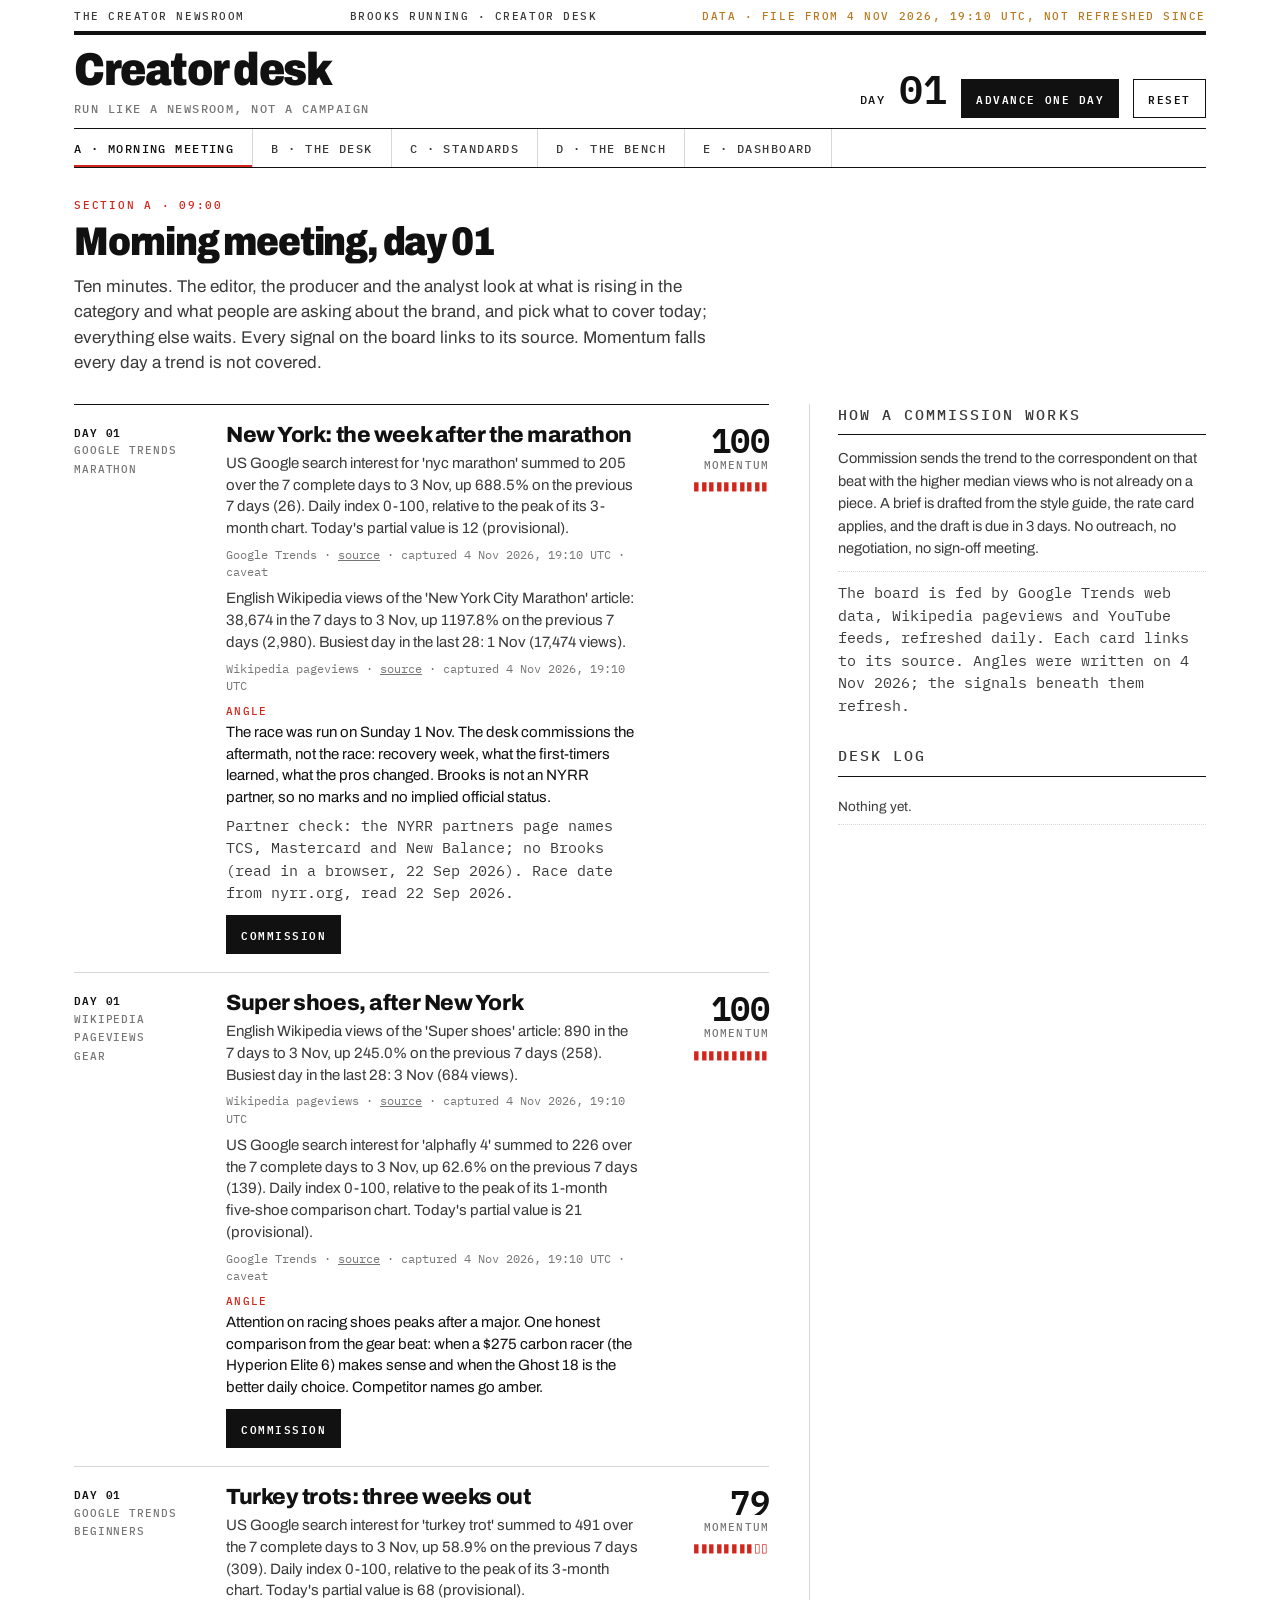
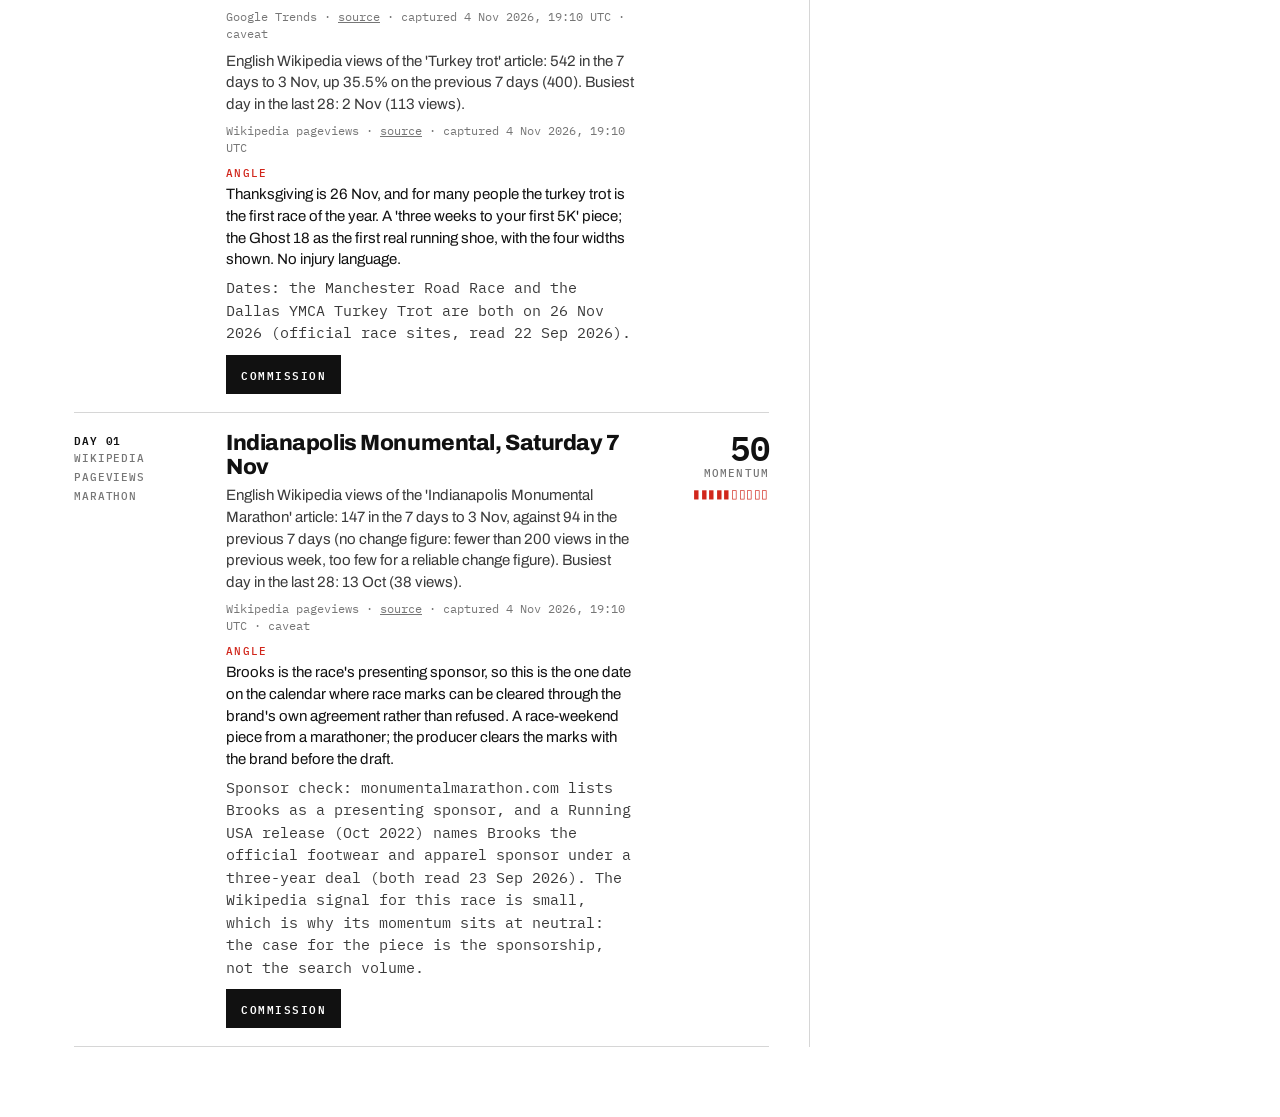
==== commit 318570d2: "Read as a product: labels off the screens, fine print on the dashboard" ====
--- a/index.html
+++ b/index.html
@@ -3,6 +3,7 @@
 <head>
 <meta charset="utf-8">
 <meta name="viewport" content="width=device-width, initial-scale=1, viewport-fit=cover">
+<meta name="color-scheme" content="light">
 <title>The Creator Newsroom</title>
 <meta name="description" content="A student prototype of a creator-marketing desk run like a newsroom, on real data: a morning trend board, a retained bench of real channels, a first read that sorts scripts into green, amber or red. Not a Google product.">
 <link rel="preconnect" href="https://fonts.googleapis.com">
@@ -13,12 +14,12 @@
 <body>
 <div class="wrap">
   <div class="folio">
-    <span>The Creator Newsroom · student prototype · not a Google product</span>
-    <span id="brandLine">Brooks Running · hypothetical desk · Brooks is not involved</span>
-    <span id="dataInd" class="dataind">Real data · loading</span>
+    <span>The Creator Newsroom</span>
+    <span id="brandLine">Brooks Running · creator desk</span>
+    <span id="dataInd" class="dataind">Data · loading</span>
   </div>
   <div class="mastrow">
-    <h1 class="wordmark">Creator desk<small>Run like a newsroom, not a campaign · a simulation on real data</small></h1>
+    <h1 class="wordmark">Creator desk<small>Run like a newsroom, not a campaign</small></h1>
     <div class="clock">Day <b id="dayNum">01</b>
       <button class="btn" onclick="advanceDay()">Advance one day</button>
       <button class="btn ghost" onclick="resetAll()">Reset</button>
@@ -26,10 +27,6 @@
   </div>
   <nav class="sections" id="nav" aria-label="Sections"></nav>
   <main id="main"></main>
-  <footer>
-    <span>Built for the NYU SPS × Google Marketing Accelerator Hackathon, Track 3 (Process and Go-To-Market Strategy), as the functional prototype behind the Creator Newsroom submission. A student prototype, not a Google product; Google product names describe what the pilot desk would use.</span>
-    <span>Brooks Running is a real brand chosen for the simulation and is not involved. The bench is sixteen real public YouTube channels, found by public search; none was contacted and nothing on this site is attributed to them. Trend signals are real and link to their sources; assignments, briefs, scripts and outcomes are simulated; rates and momentum are modelled, formulas shown. <a href="#about" onclick="go('about');return false;">What is real, what is modelled, what is simulated</a> · <a href="https://github.com/Lauwoes/creator-newsroom" target="_blank" rel="noopener">Source and data on GitHub</a>. Progress is kept in this browser only.</span>
-  </footer>
 </div>
 <div class="toast" id="toast"></div>
 <script src="app.js"></script>
--- a/style.css
+++ b/style.css
@@ -7,13 +7,8 @@
   --red:#d1261b; --red-soft:#fbe4e1; --amber:#b7791f; --amber-soft:#f8ead2; --green:#2e7d46; --green-soft:#e1f0e5; --blue:#1f4fa3; --blue-soft:#e2e9f6;
   --sans:'Archivo', 'Helvetica Neue', Arial, sans-serif; --mono:'IBM Plex Mono', 'SFMono-Regular', Menlo, Consolas, monospace;
   padding-top:env(safe-area-inset-top,0px); padding-bottom:env(safe-area-inset-bottom,0px);
+  color-scheme:light; /* always the paper edition, whatever the system setting */
 }
-@media (prefers-color-scheme:dark){
-  :root:not([data-theme="light"]){ --paper:#141414; --ink:#f1f1ee; --ink-2:#cfcfca; --mute:#8f8f89; --rule:#f1f1ee; --hair:#3a3a3a; --soft:#1e1e1d;
-    --red:#ff6a5c; --red-soft:#3a1c19; --amber:#e0a63e; --amber-soft:#3a2c14; --green:#5fc27a; --green-soft:#163421; --blue:#7aa2f0; --blue-soft:#172a4d; }
-}
-:root[data-theme="dark"]{ --paper:#141414; --ink:#f1f1ee; --ink-2:#cfcfca; --mute:#8f8f89; --rule:#f1f1ee; --hair:#3a3a3a; --soft:#1e1e1d;
-  --red:#ff6a5c; --red-soft:#3a1c19; --amber:#e0a63e; --amber-soft:#3a2c14; --green:#5fc27a; --green-soft:#163421; --blue:#7aa2f0; --blue-soft:#172a4d; }
 *{box-sizing:border-box}
 html{scroll-padding-top:env(safe-area-inset-top,0px)}
 body{margin:0;background:var(--paper);color:var(--ink);font-family:var(--sans);font-size:16px;line-height:1.45;-webkit-font-smoothing:antialiased}
